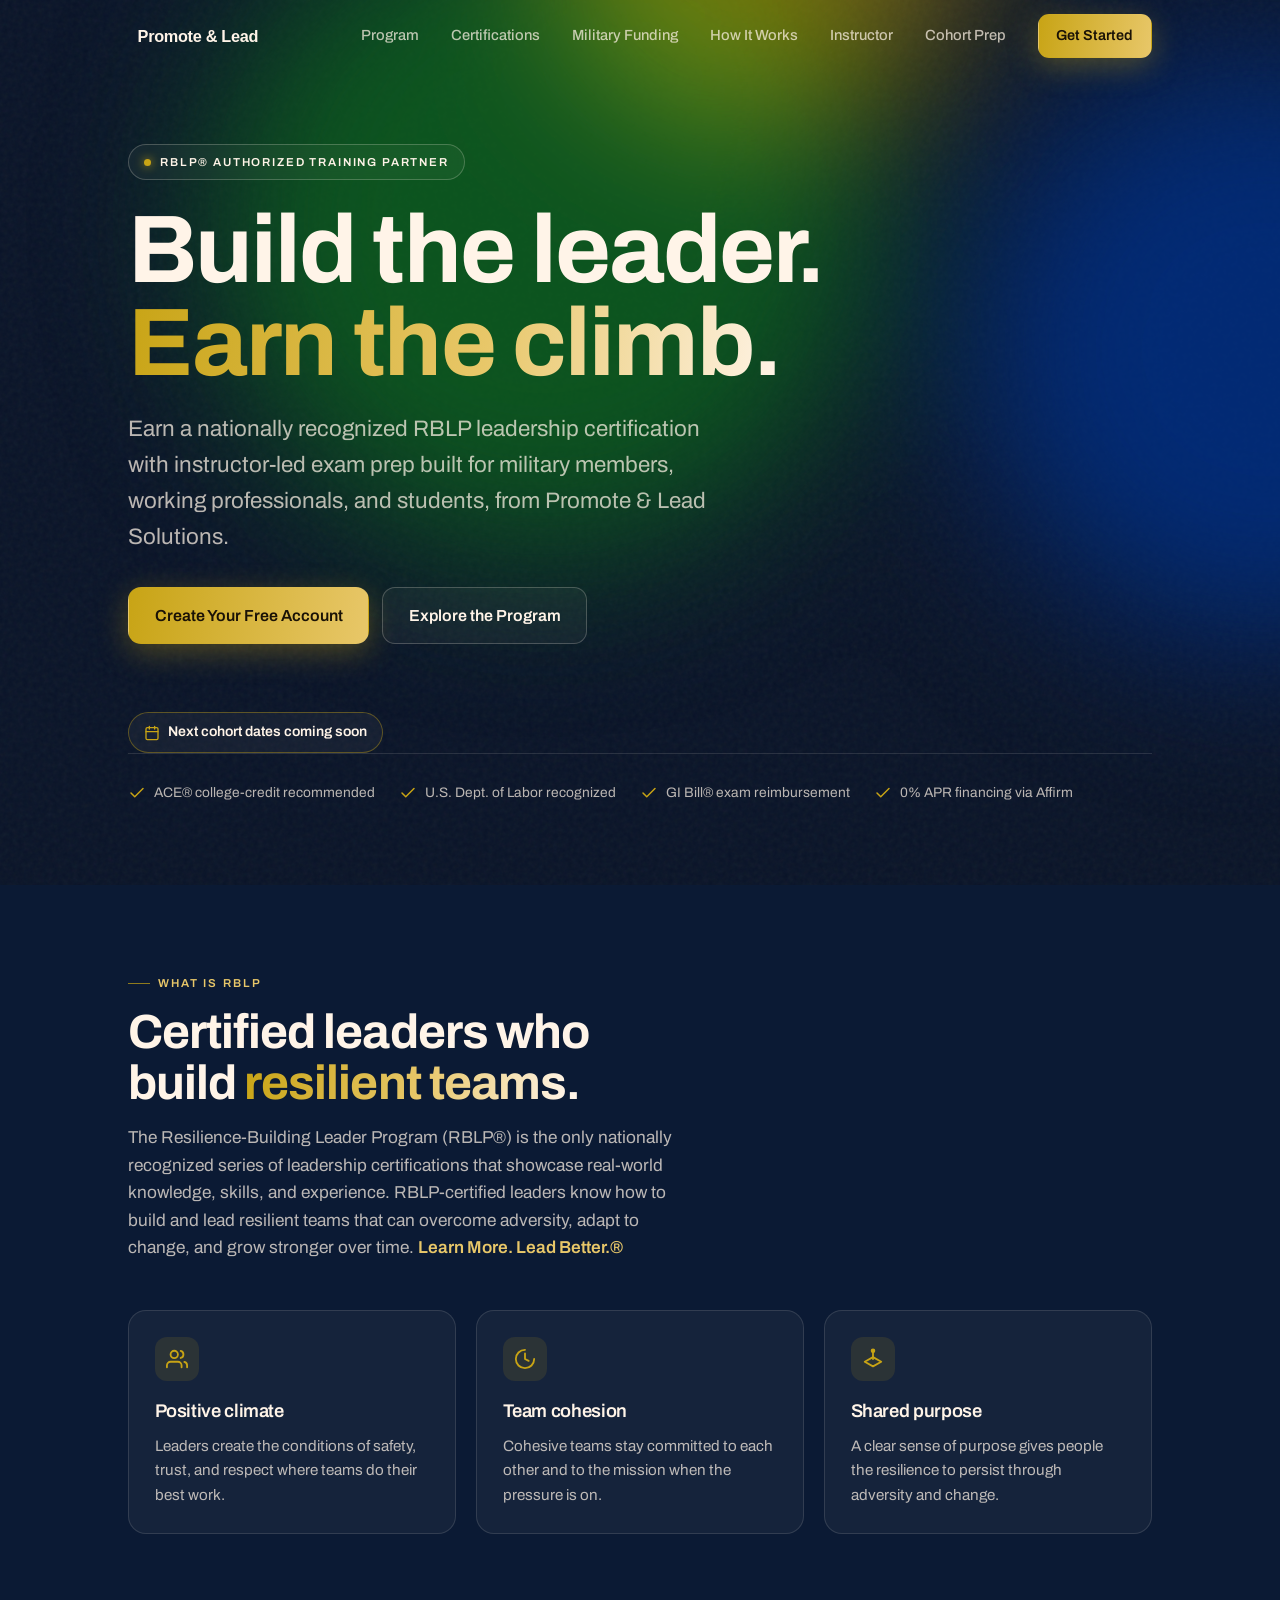
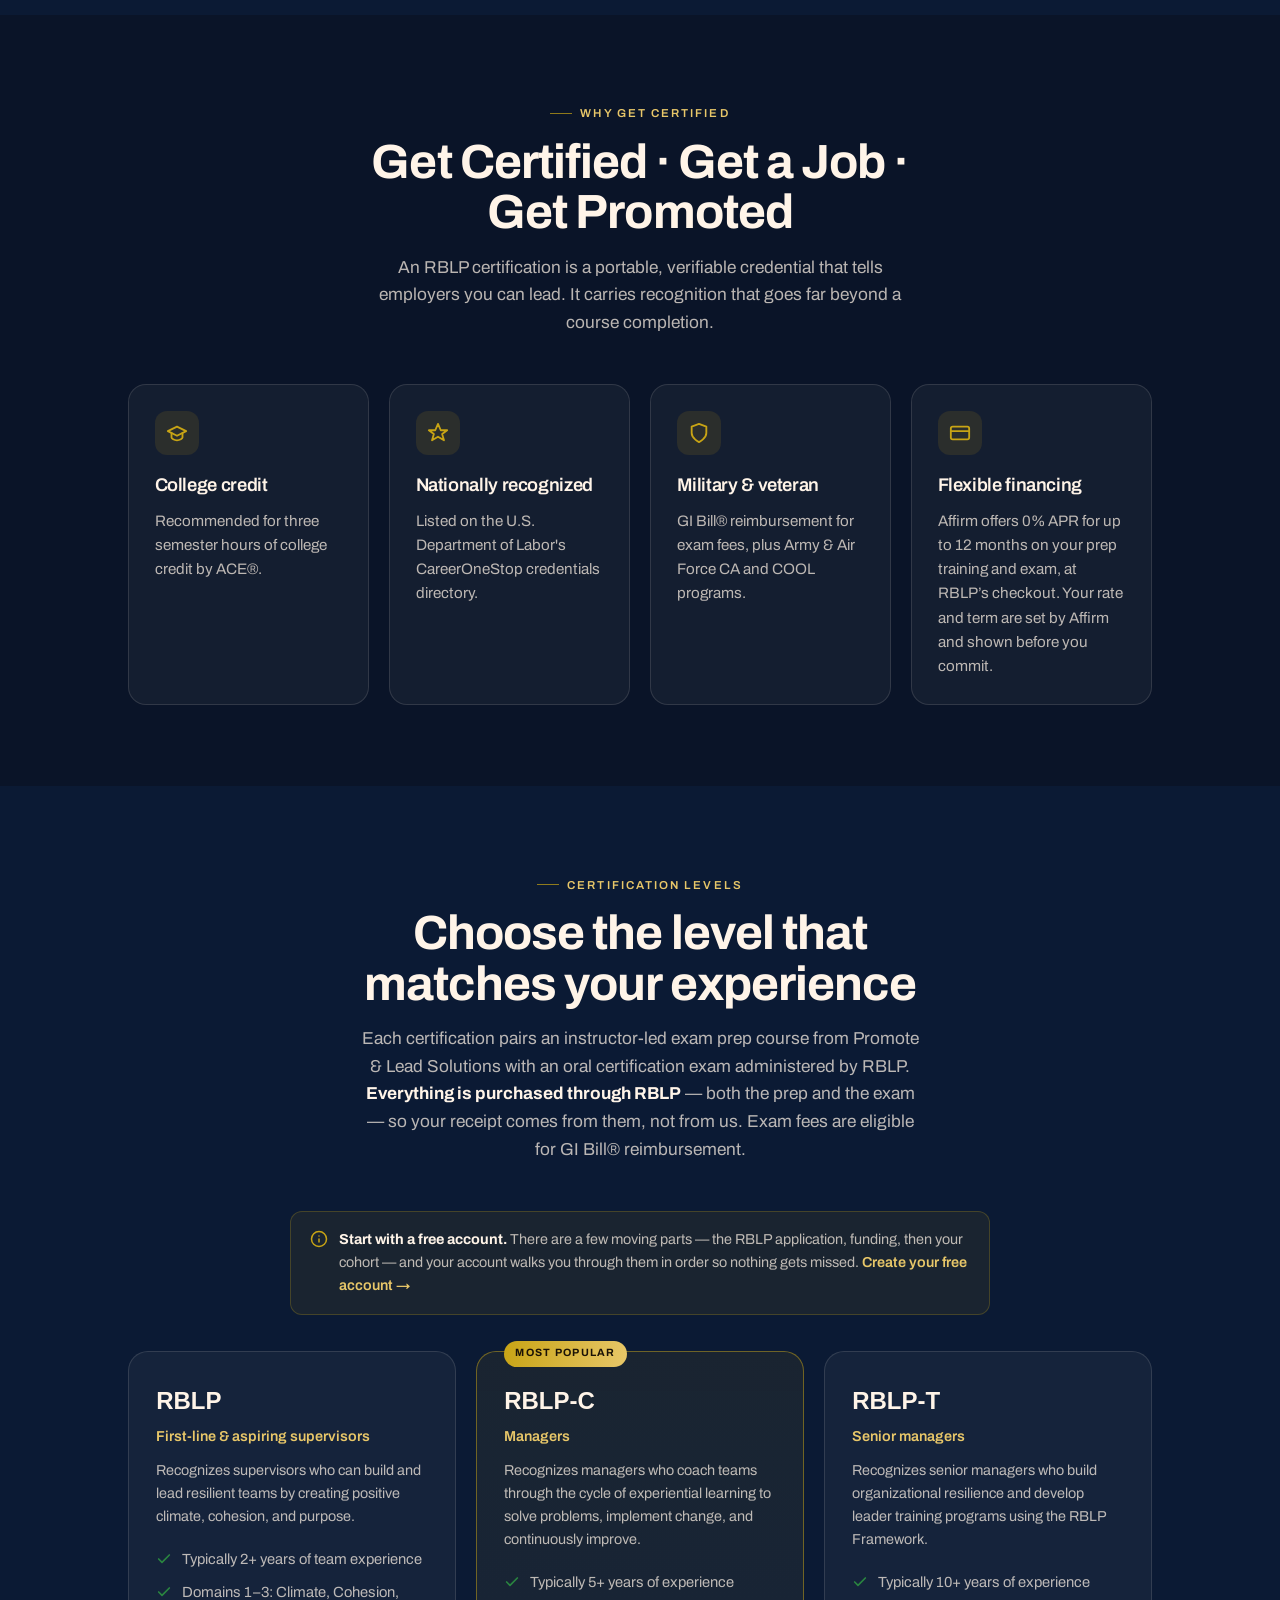
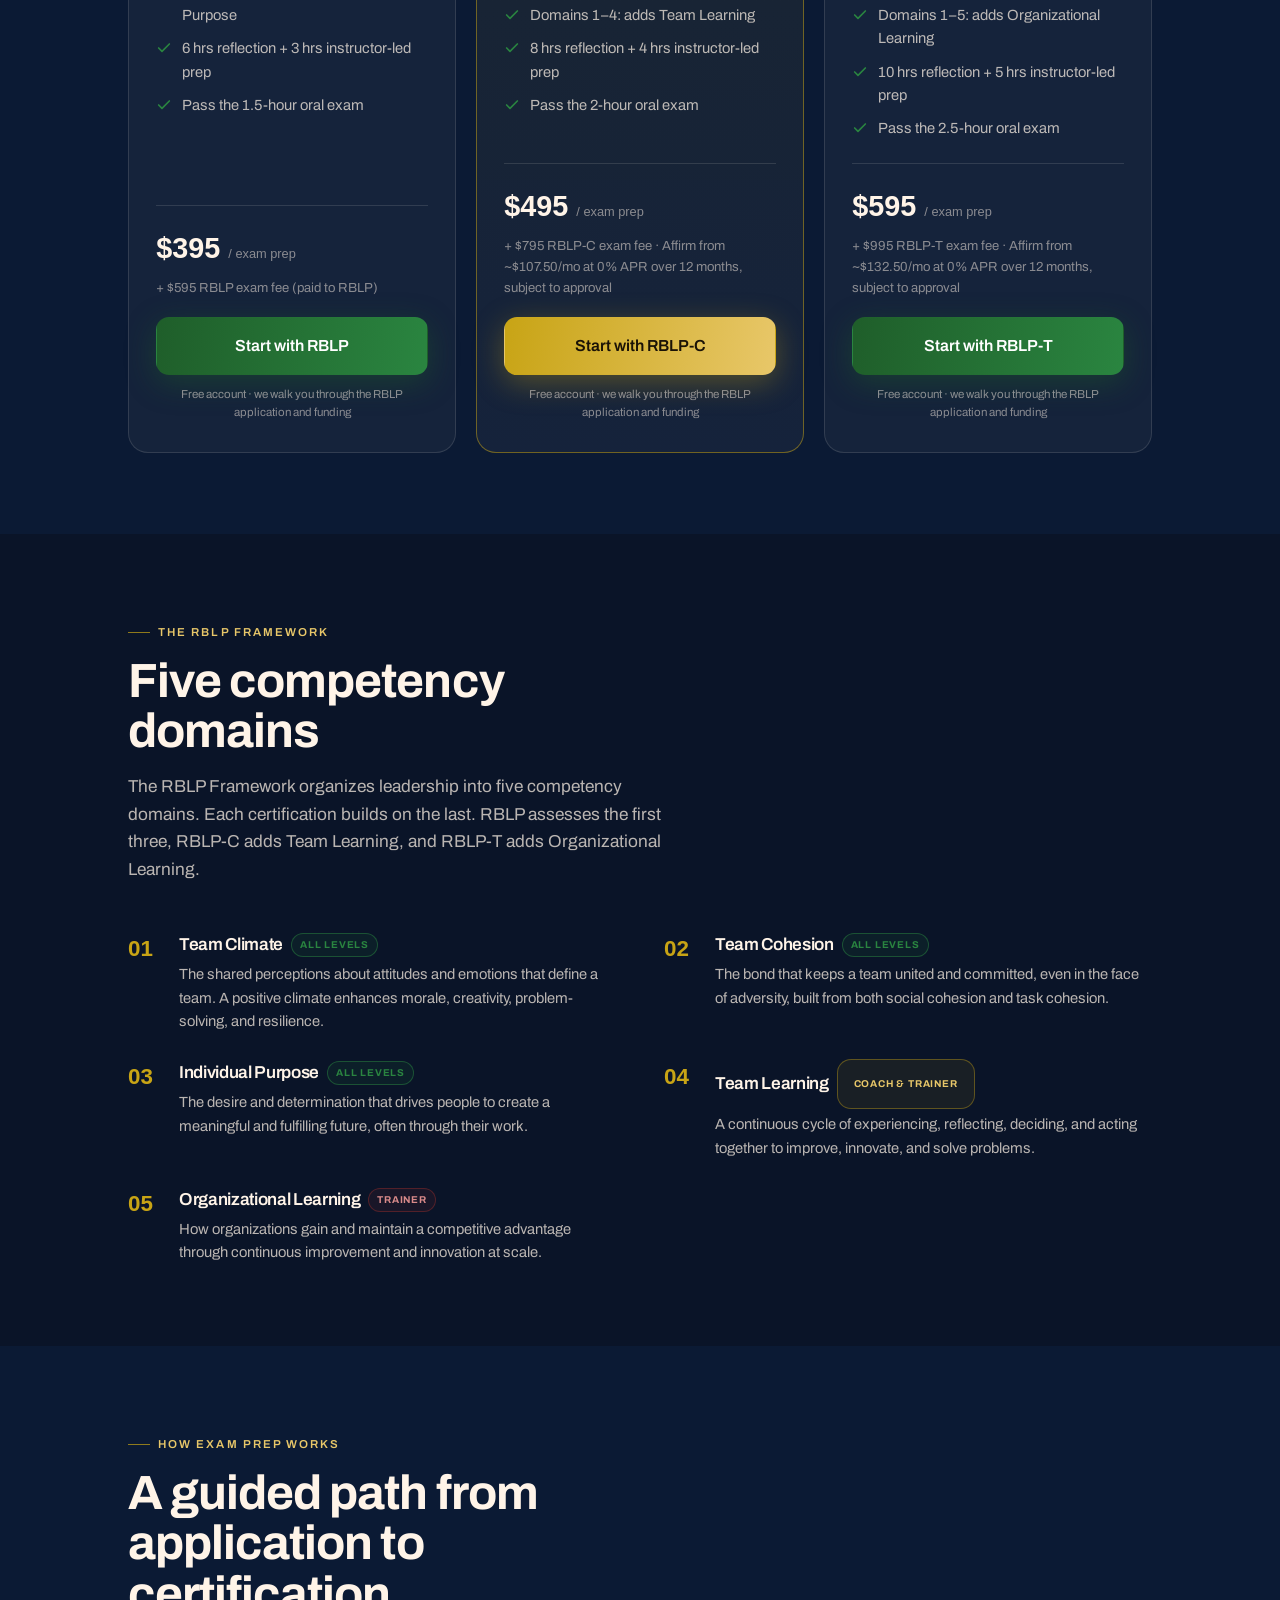
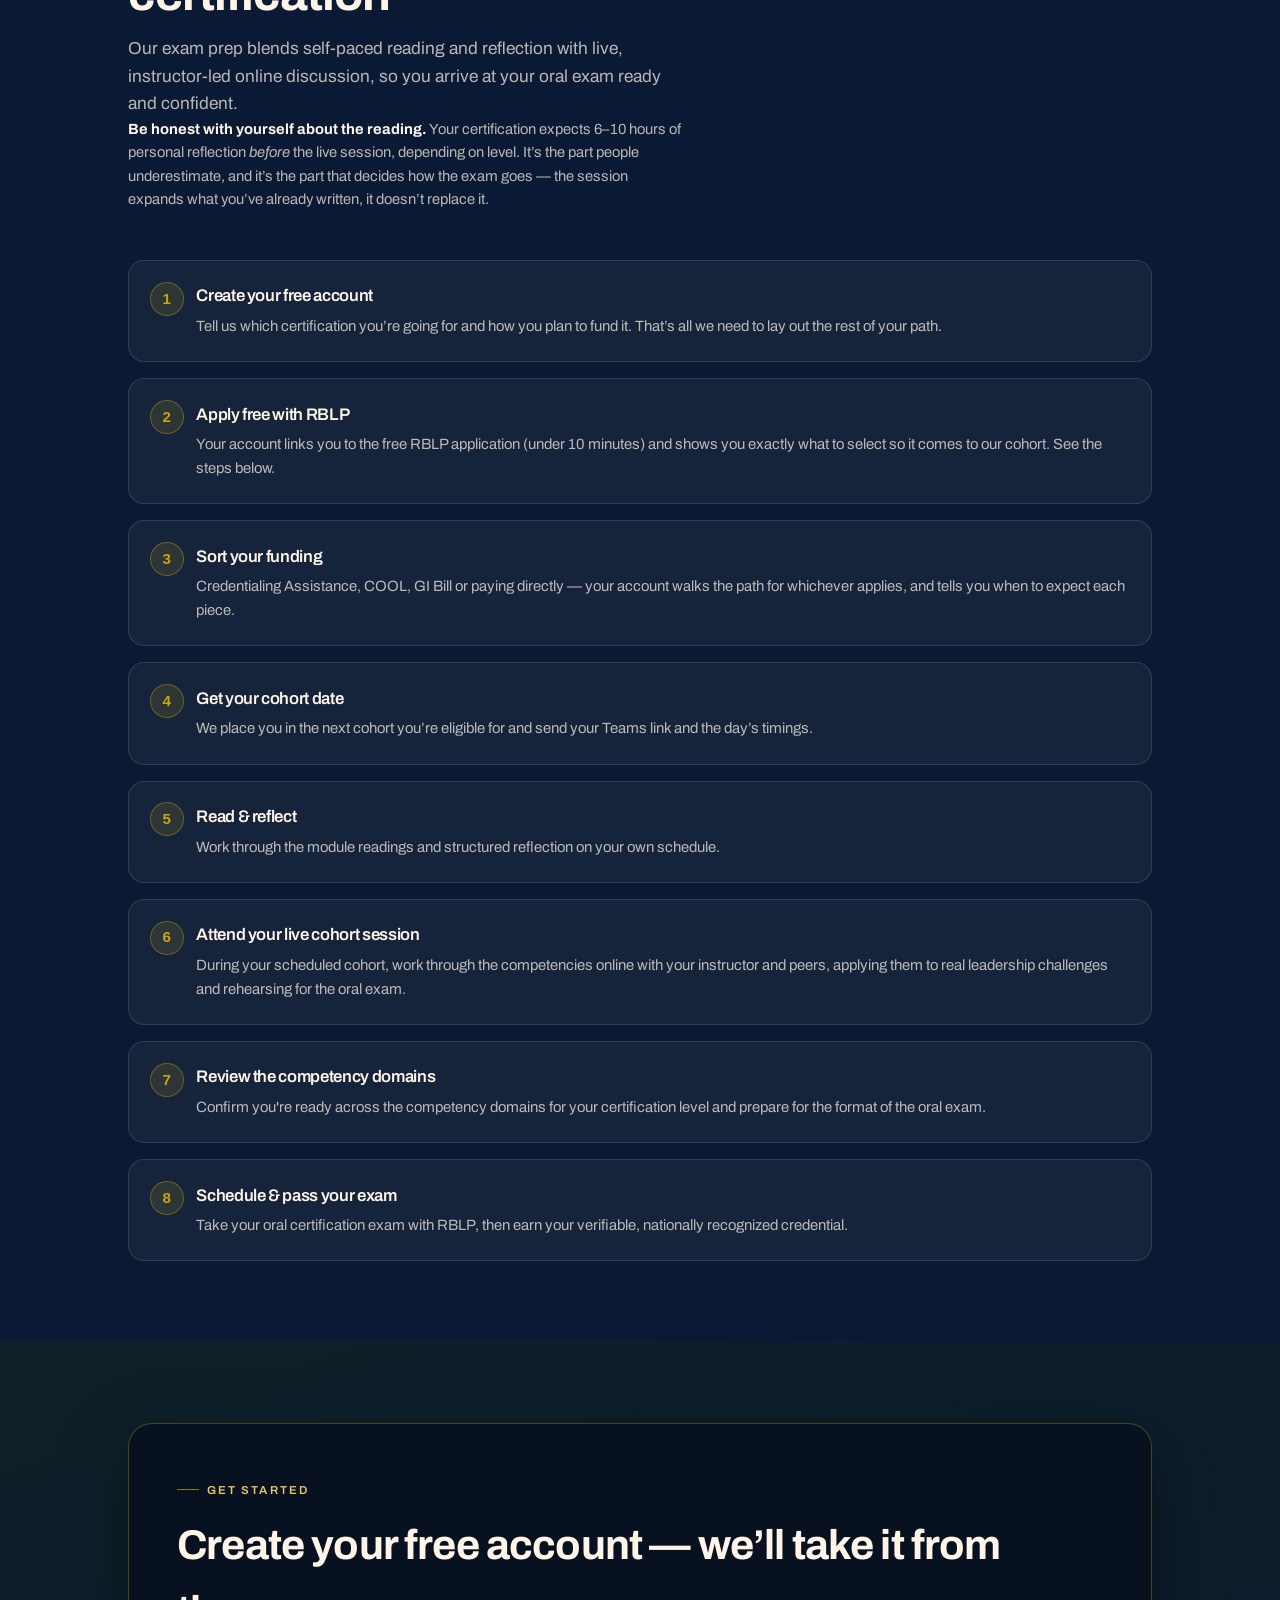
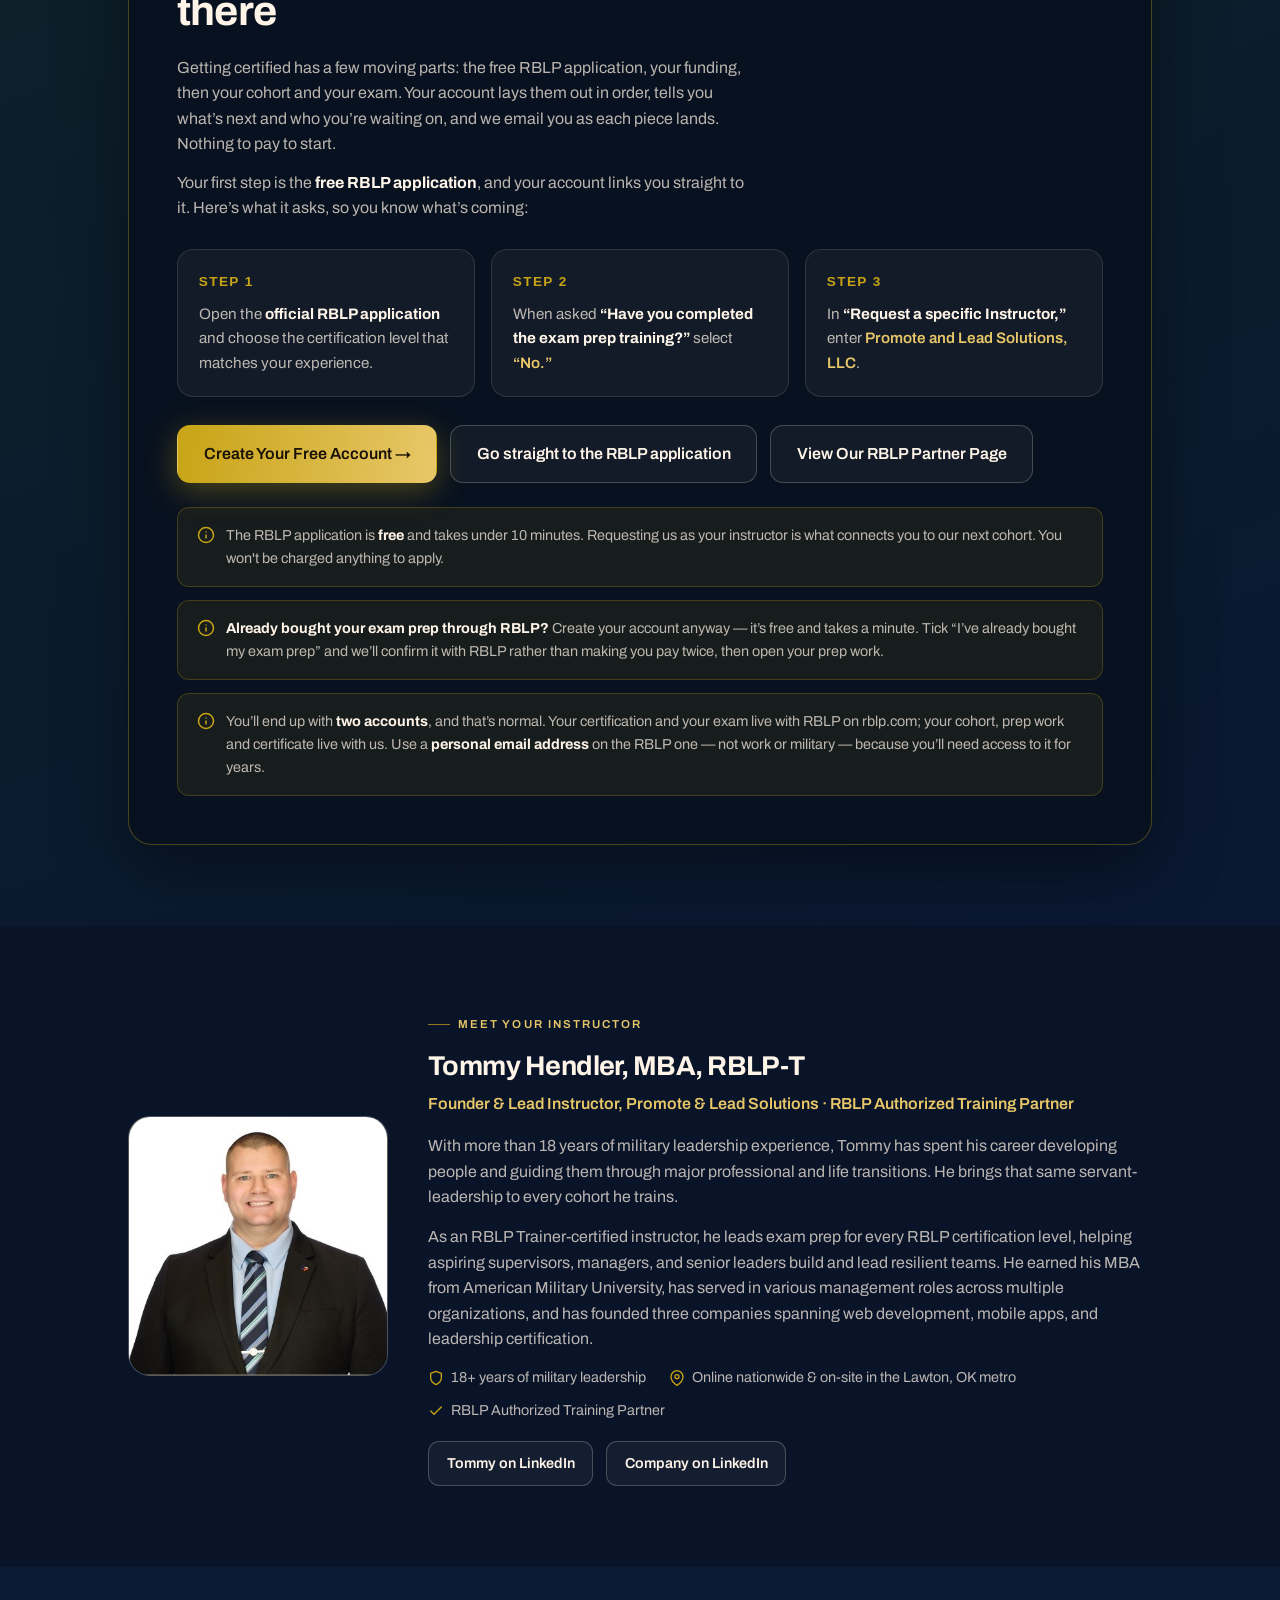
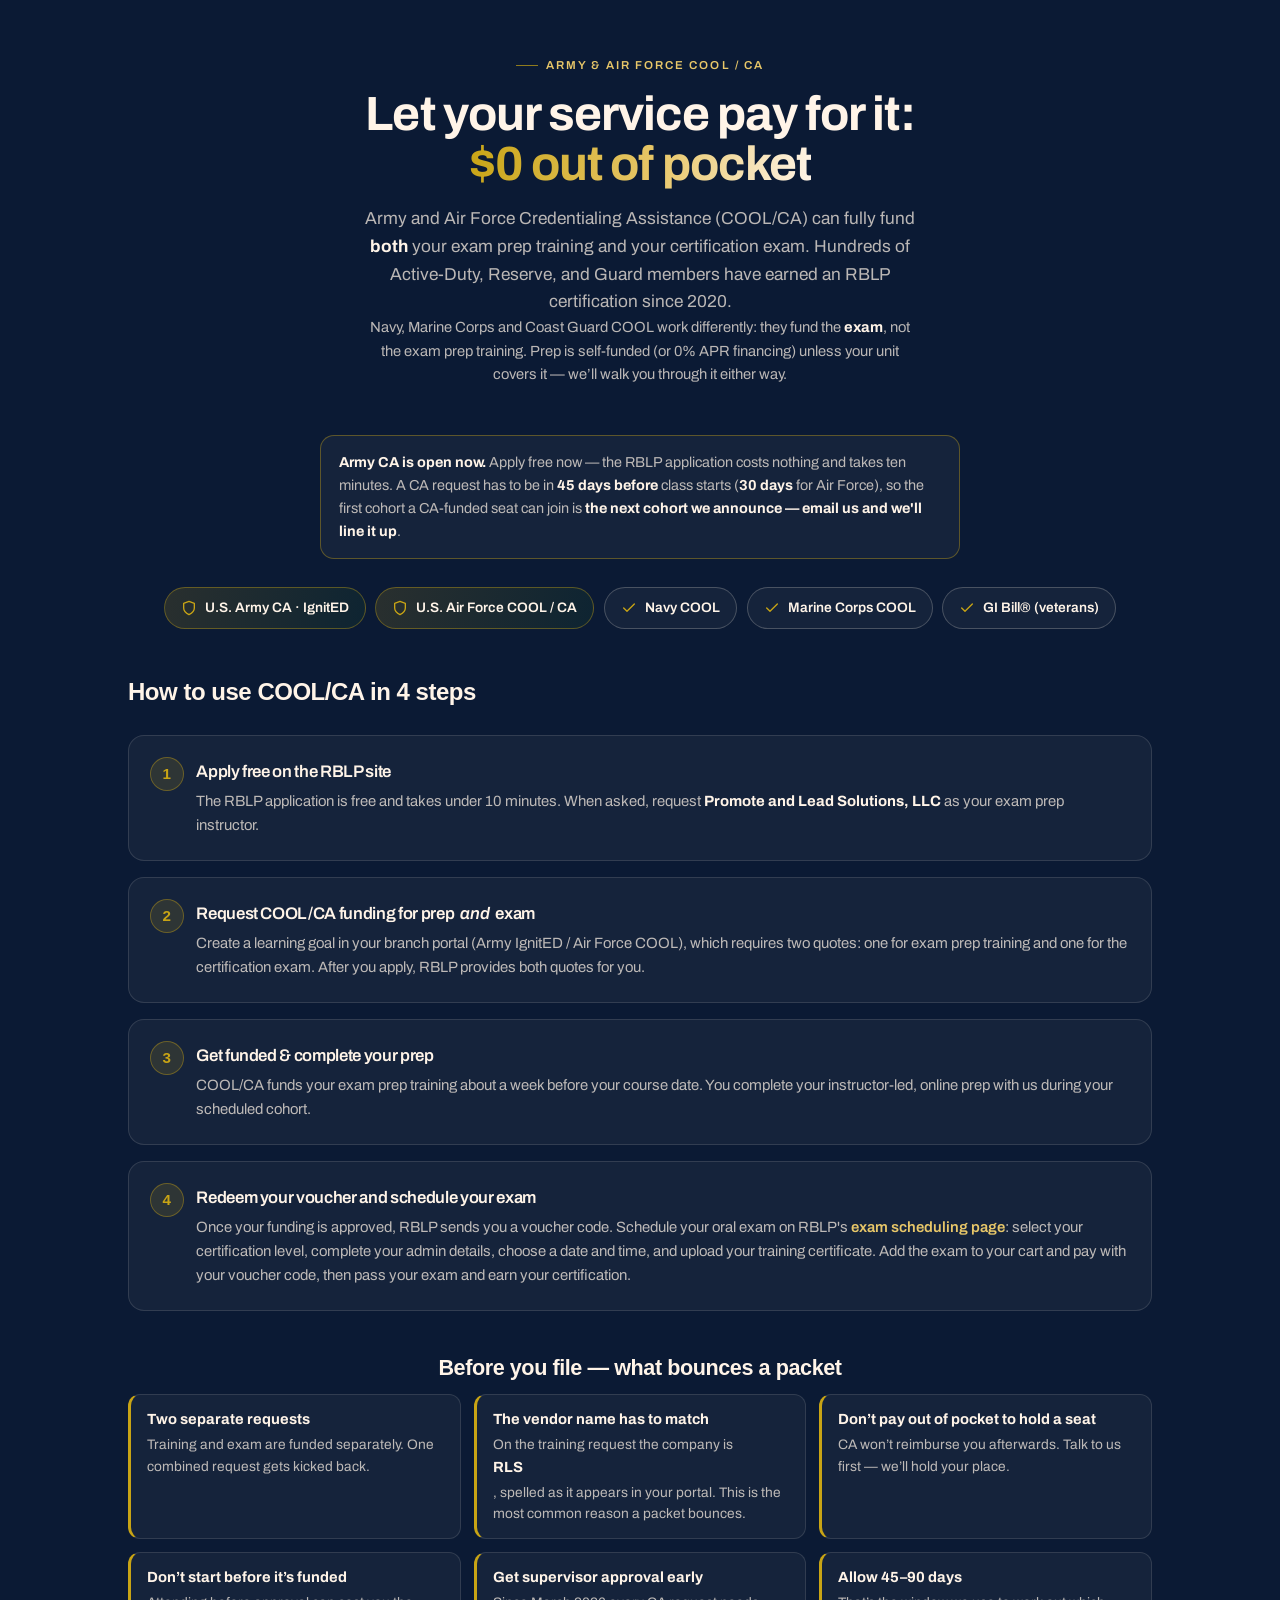
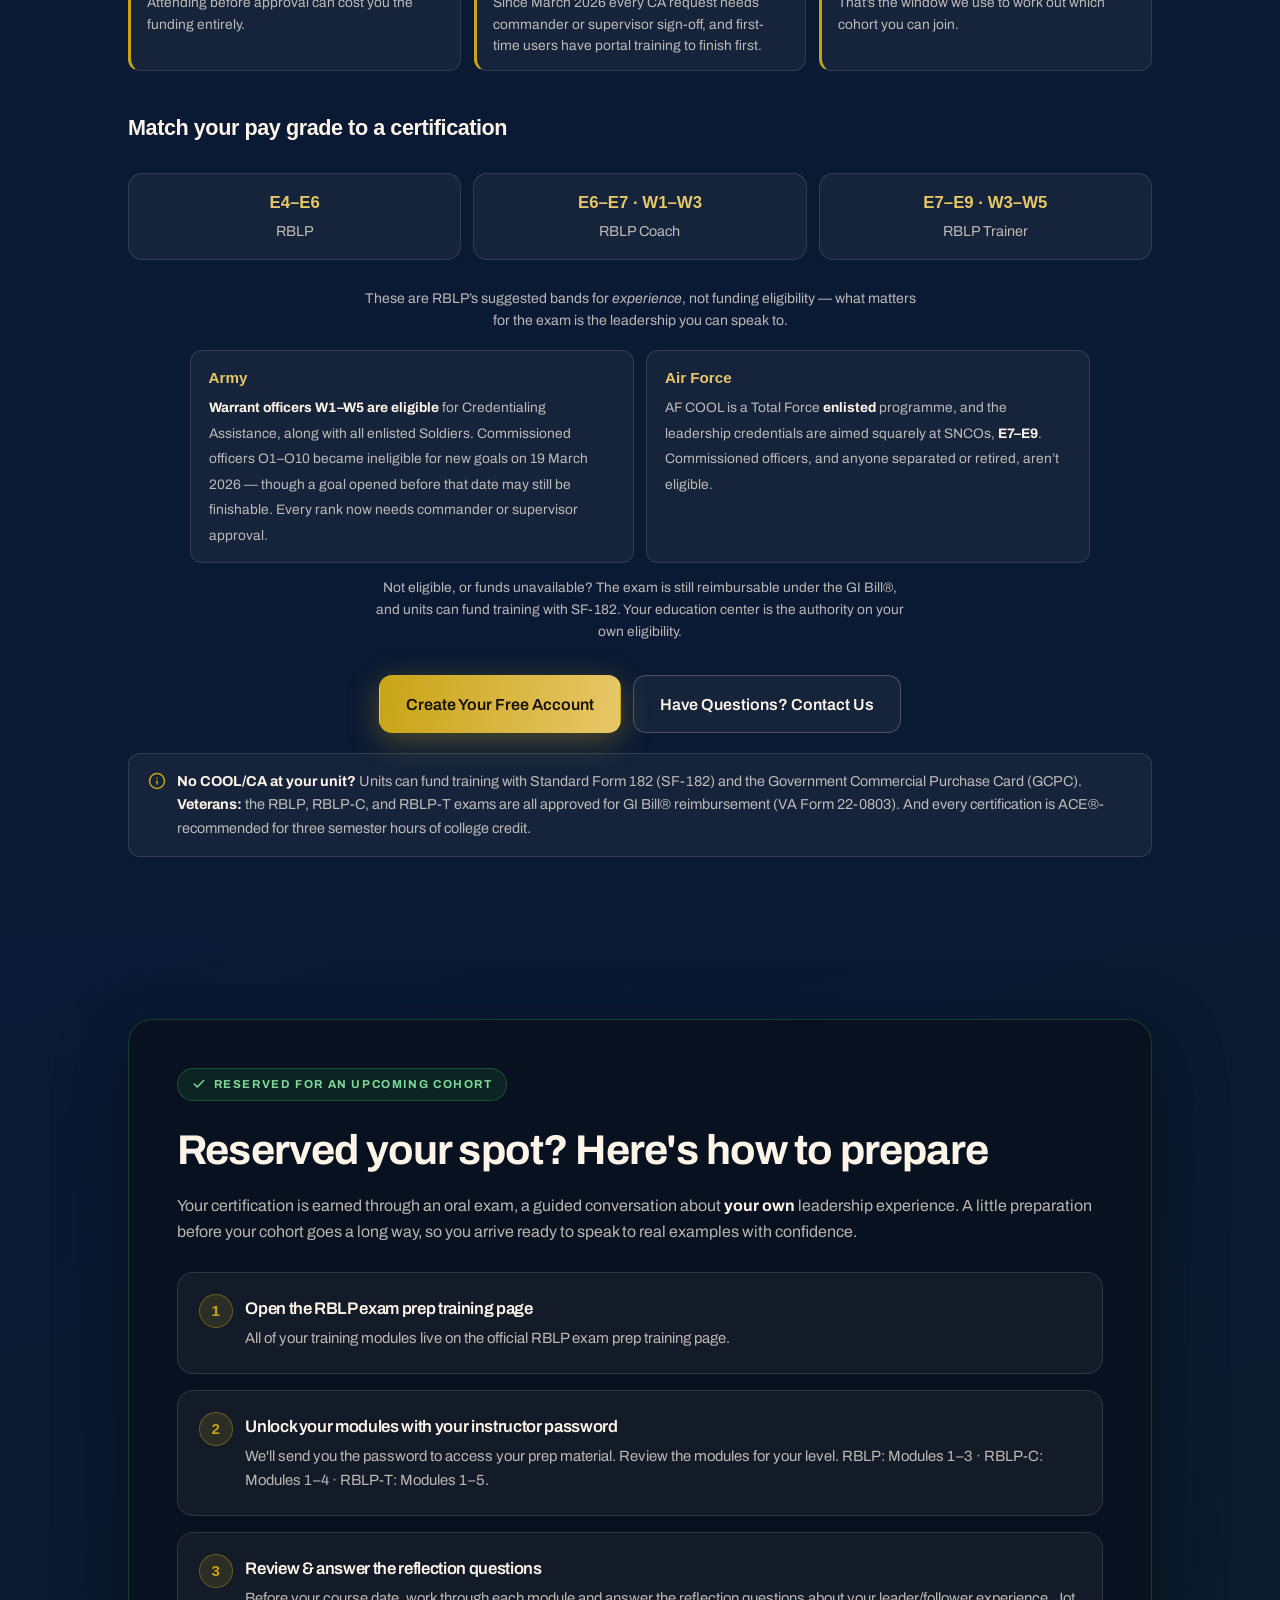
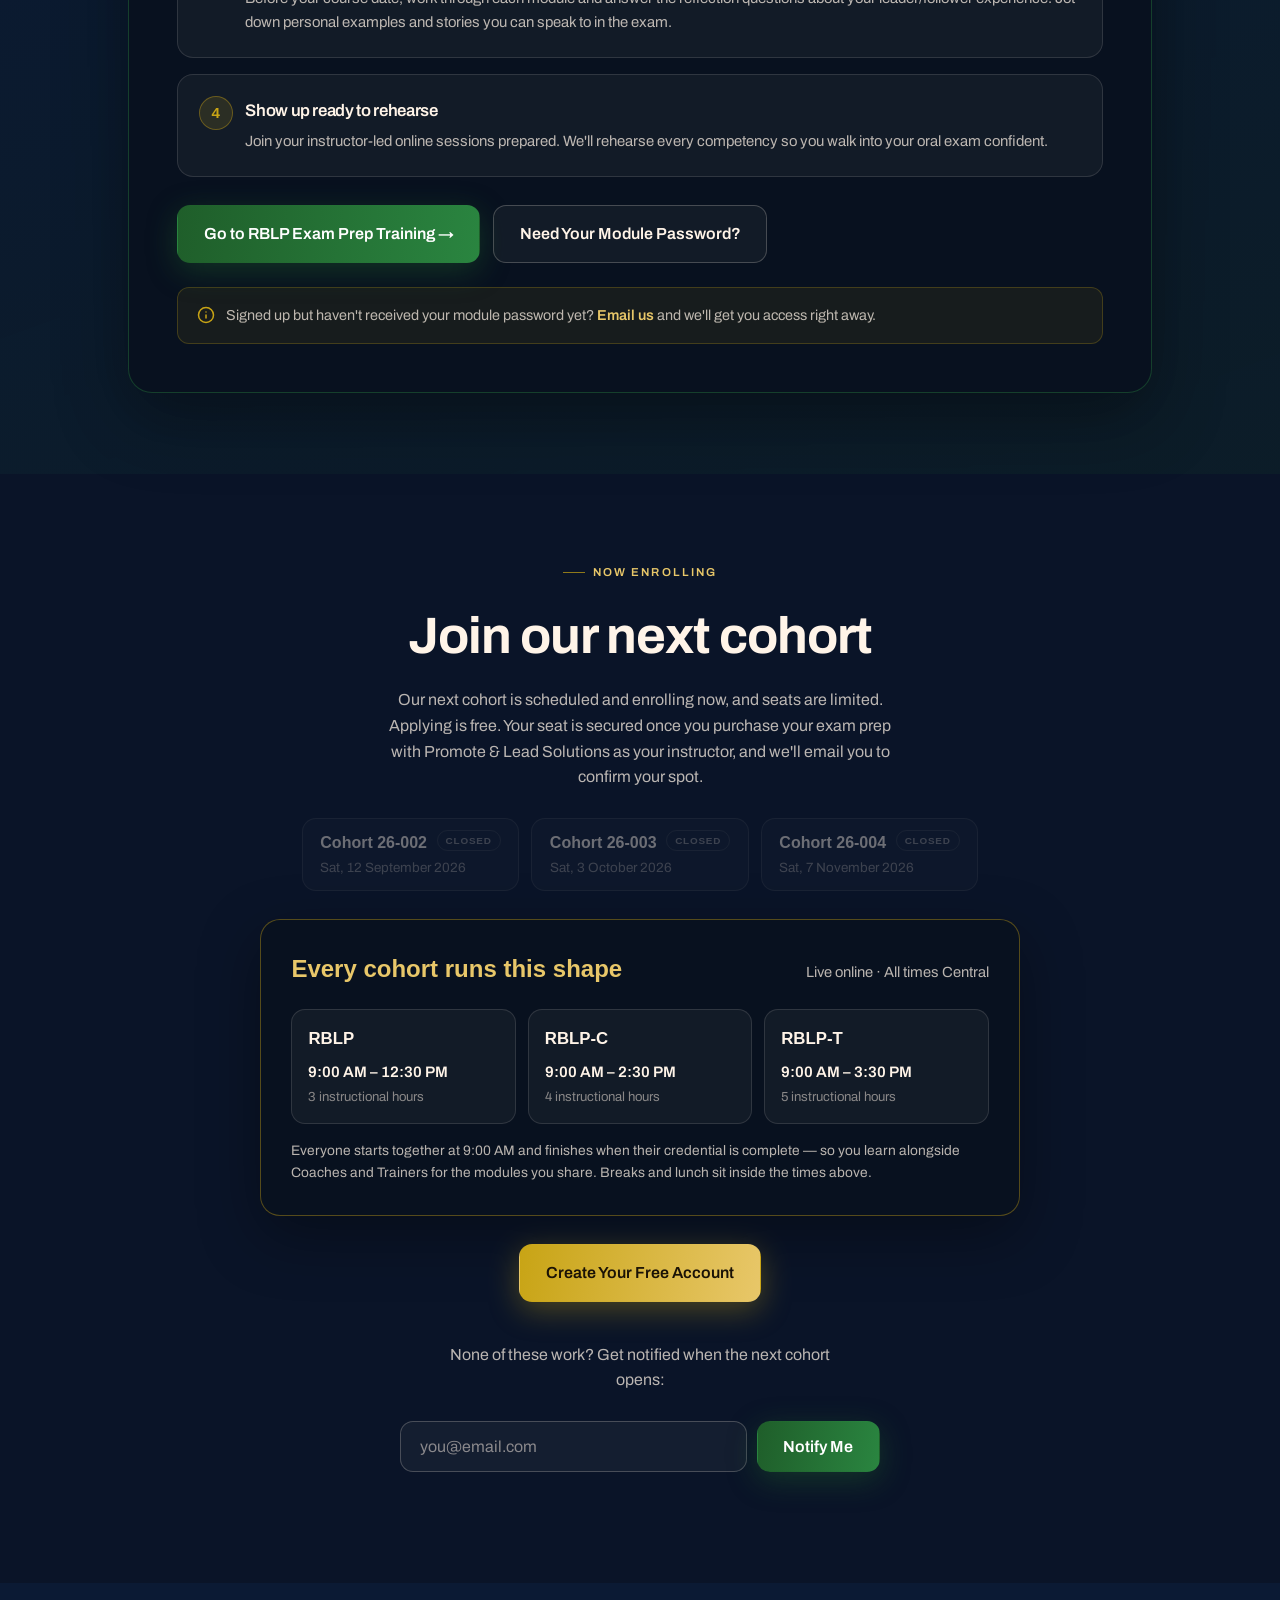
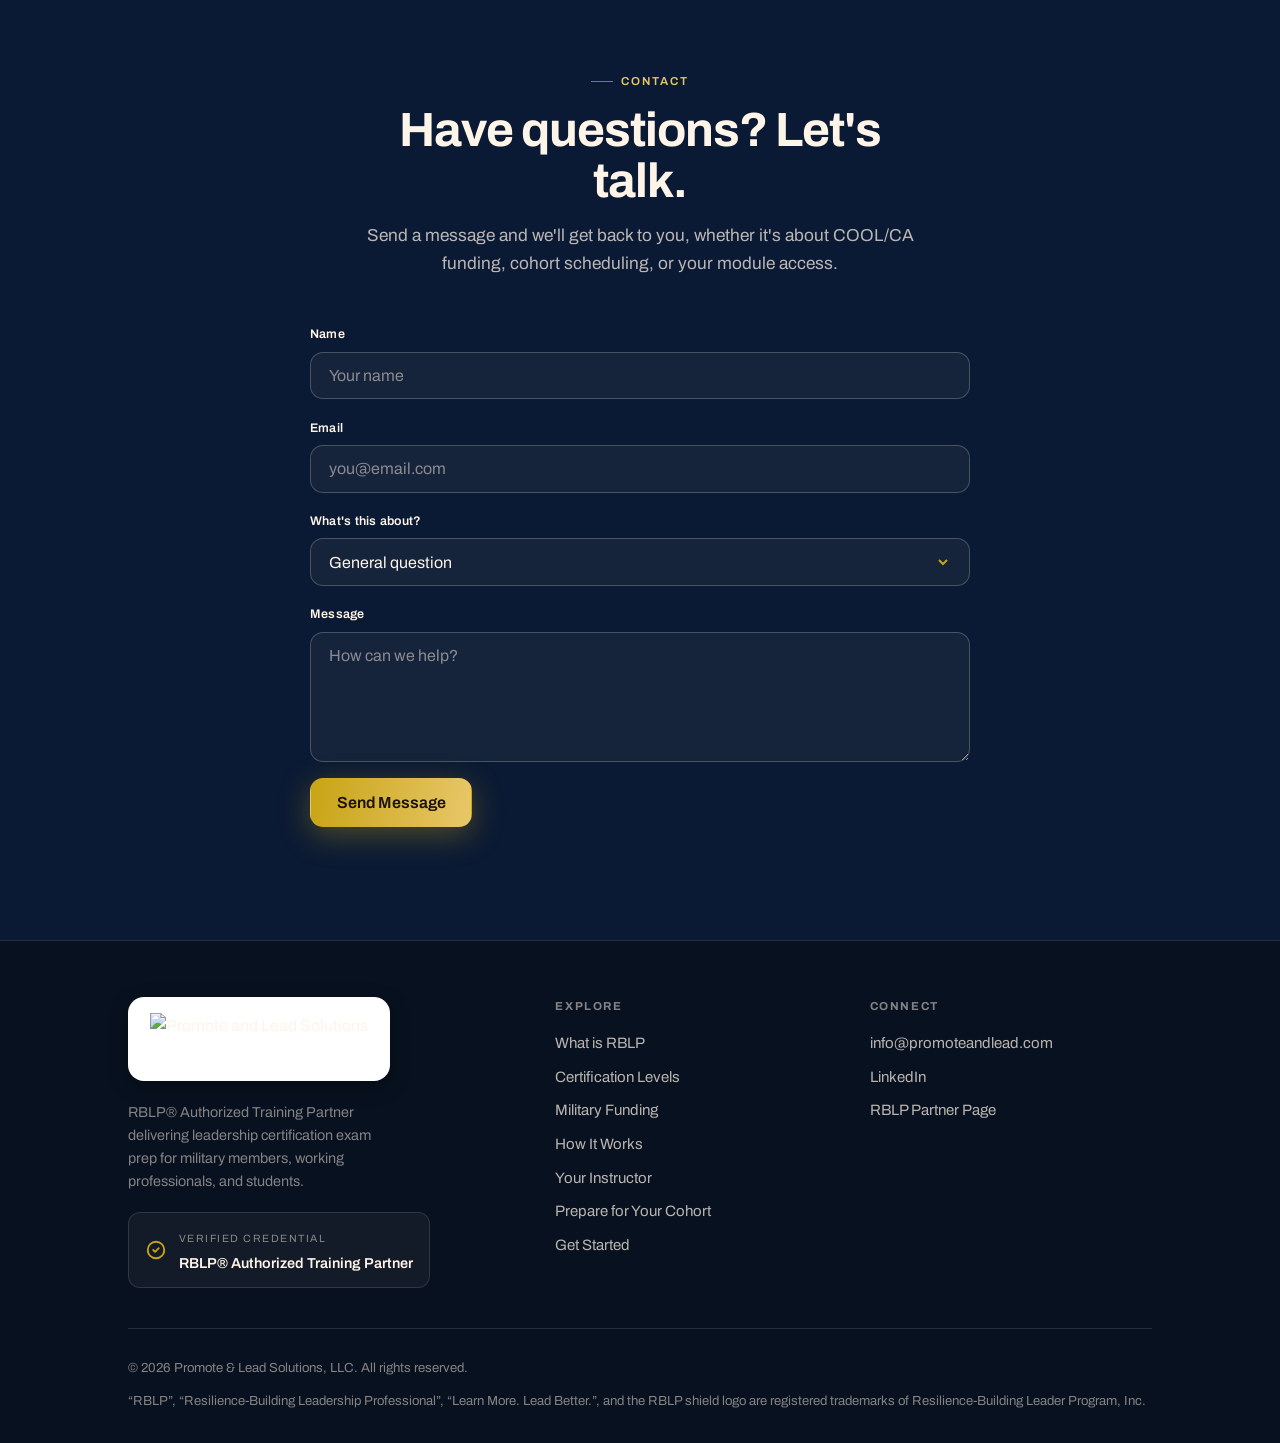
==== index.html @ 511f56ae "Scope CA rules per service — Army and Air Force are not the same programme An Air Force student was " ====
<!DOCTYPE html>
<html lang="en">
<head>
<meta charset="UTF-8" />
<meta name="viewport" content="width=device-width, initial-scale=1.0" />
<title>Promote &amp; Lead Solutions | RBLP Leadership Certification Training</title>
<meta name="description" content="Promote &amp; Lead Solutions is an RBLP Authorized Training Partner. Earn a nationally recognized RBLP, RBLP-C, or RBLP-T leadership certification with instructor-led exam prep for military members, working professionals, and students. ACE college credit, GI Bill eligible, 0% APR financing." />
<link rel="canonical" href="https://www.promoteandlead.com/" />

<!-- Open Graph -->
<meta property="og:title" content="Promote &amp; Lead Solutions | RBLP Leadership Certification Training" />
<meta property="og:description" content="Earn a nationally recognized RBLP leadership certification. Instructor-led exam prep for military members, working professionals, and students. ACE college credit, GI Bill eligible." />
<meta property="og:type" content="website" />
<meta property="og:url" content="https://www.promoteandlead.com/" />
<meta property="og:image" content="/assets/logo-full.png" />
<meta name="twitter:card" content="summary_large_image" />

<link rel="icon" type="image/png" sizes="32x32" href="/assets/favicon-32.png" />
<link rel="icon" type="image/png" sizes="16x16" href="/assets/favicon-16.png" />
<link rel="apple-touch-icon" sizes="180x180" href="/assets/apple-touch-icon.png" />

<link rel="preconnect" href="https://fonts.googleapis.com" />
<link rel="preconnect" href="https://fonts.gstatic.com" crossorigin />
<link href="https://fonts.googleapis.com/css2?family=Archivo:wght@400;500;600;700&display=swap" rel="stylesheet" />
<!-- Clash Display + General Sans via Fontshare -->
<link href="https://api.fontshare.com/v2/css?f[]=clash-display@600,700&f[]=general-sans@400,500,600&display=swap" rel="stylesheet" />

<!-- Structured data: Organization + Course offerings -->
<script type="application/ld+json">
{
  "@context": "https://schema.org",
  "@type": "ProfessionalService",
  "name": "Promote and Lead Solutions, LLC",
  "description": "RBLP Authorized Training Partner offering instructor-led exam prep for RBLP, RBLP-C, and RBLP-T leadership certifications.",
  "url": "https://www.promoteandlead.com/",
  "areaServed": "United States",
  "email": "info@promoteandlead.com",
  "founder": { "@type": "Person", "name": "Tommy Hendler" },
  "sameAs": [
    "https://www.linkedin.com/company/promote-and-lead-solutions/",
    "https://rblp.com/authorized-training-partners/promote-and-lead-solutions-llc/"
  ]
}
</script>

<style>
  :root {
    --ink:    #0a1428;
    --ink-2:  #0b1a34;
    --ink-3:  #08111f;
    --green:  #1F5E2A;
    --green-2:#2A8540;
    --navy:   #0B2E6D;
    --gold:   #C8A415;
    --gold-2: #e8c769;
    --red:    #8B2C2C;
    --cream:  #fff4e8;
    --surface:      rgba(255,244,232,0.045);
    --surface-2:    rgba(255,244,232,0.07);
    --border:       rgba(255,244,232,0.12);
    --border-strong:rgba(255,244,232,0.22);
    --text-soft:    rgba(255,244,232,0.72);
    --text-faint:   rgba(255,244,232,0.5);
    --maxw: 1120px;
  }

  * { margin: 0; padding: 0; box-sizing: border-box; }
  html { scroll-behavior: smooth; scroll-padding-top: 84px; }
  html, body { min-height: 100%; }

  body {
    font-family: "General Sans", "Archivo", sans-serif;
    background: var(--ink);
    color: var(--cream);
    overflow-x: hidden;
    -webkit-font-smoothing: antialiased;
    line-height: 1.6;
  }

  h1, h2, h3, .display { font-family: "Clash Display", "Archivo", sans-serif; letter-spacing: -0.02em; }

  a { color: inherit; }
  img { max-width: 100%; display: block; }

  .container { width: 100%; max-width: var(--maxw); margin: 0 auto; padding: 0 clamp(1.25rem, 5vw, 3rem); }

  .eyebrow {
    display: inline-flex; align-items: center; gap: 0.5rem;
    font-size: 0.72rem; font-weight: 600; letter-spacing: 0.18em; text-transform: uppercase;
    color: var(--gold-2);
  }
  .eyebrow::before { content: ""; width: 22px; height: 1px; background: var(--gold); opacity: 0.7; }

  .grad {
    background: linear-gradient(100deg, var(--gold), var(--gold-2) 55%, var(--cream));
    -webkit-background-clip: text; background-clip: text; color: transparent;
  }

  /* ---------------- buttons ---------------- */
  .btn {
    display: inline-flex; align-items: center; justify-content: center; gap: 0.5rem;
    padding: 0.95rem 1.6rem; font-size: 1rem; font-weight: 600; font-family: inherit;
    border-radius: 13px; border: 1px solid transparent; cursor: pointer;
    text-decoration: none; white-space: nowrap; transition: transform .15s, box-shadow .2s, background .2s, border-color .2s;
  }
  .btn-primary { color: #fff; background: linear-gradient(100deg, var(--green), var(--green-2)); box-shadow: 0 8px 30px rgba(31,94,42,.45); }
  .btn-primary:hover { transform: translateY(-2px); box-shadow: 0 12px 40px rgba(31,94,42,.6); }
  .btn-gold { color: #1a1206; background: linear-gradient(100deg, var(--gold), var(--gold-2)); box-shadow: 0 8px 30px rgba(200,164,21,.35); }
  .btn-gold:hover { transform: translateY(-2px); box-shadow: 0 12px 40px rgba(200,164,21,.5); }
  .btn-ghost { color: var(--cream); background: var(--surface); border-color: var(--border-strong); }
  .btn-ghost:hover { background: var(--surface-2); transform: translateY(-2px); }
  .btn-sm { padding: 0.6rem 1.1rem; font-size: 0.9rem; border-radius: 11px; }

  /* ---------------- header ---------------- */
  header.site {
    position: fixed; top: 0; left: 0; right: 0; z-index: 50;
    transition: background .3s, box-shadow .3s, border-color .3s;
    border-bottom: 1px solid transparent;
  }
  header.site.scrolled {
    background: rgba(8,17,31,0.82); backdrop-filter: blur(14px);
    border-bottom-color: var(--border); box-shadow: 0 6px 30px rgba(0,0,0,.35);
  }
  .nav { display: flex; align-items: center; justify-content: space-between; height: 72px; }
  .brand { display: flex; align-items: center; gap: 0.6rem; text-decoration: none; }
  .brand img { height: 34px; width: auto; filter: drop-shadow(0 2px 6px rgba(0,0,0,.45)); }
  .brand span { font-family: "Clash Display", sans-serif; font-weight: 700; font-size: 1.02rem; letter-spacing: -0.02em; }
  .nav-links { display: flex; align-items: center; gap: 2rem; }
  .nav-links a.link { font-size: 0.92rem; font-weight: 500; color: var(--text-soft); text-decoration: none; transition: color .2s; }
  .nav-links a.link:hover { color: var(--cream); }
  .nav-toggle { display: none; background: none; border: 1px solid var(--border-strong); border-radius: 10px; padding: 0.5rem; cursor: pointer; color: var(--cream); }
  .mobile-menu { display: none; flex-direction: column; padding: 0.25rem 1rem 1rem; background: rgba(8,17,31,0.98); backdrop-filter: blur(14px); border-bottom: 1px solid var(--border); }
  .mobile-menu a { padding: 0.95rem 0.4rem; color: var(--cream); text-decoration: none; font-weight: 500; border-bottom: 1px solid var(--border); }
  .mobile-menu a:last-child { border-bottom: none; }
  .mobile-menu a.mm-apply { color: var(--gold-2); font-weight: 700; }

  @media (max-width: 860px) {
    .nav-links .link { display: none; }
    .nav-toggle { display: inline-flex; }
    .nav-links { gap: 0.75rem; }
    header.site.menu-open { background: rgba(8,17,31,0.98); backdrop-filter: blur(14px); border-bottom-color: var(--border); }
    header.site.menu-open .mobile-menu { display: flex; }
  }

  /* ---------------- hero ---------------- */
  .hero { position: relative; overflow: hidden; padding: clamp(9rem, 16vh, 12rem) 0 clamp(4rem, 9vh, 7rem); }
  .hero-bg { position: absolute; inset: -25% -10% 0; z-index: 0; filter: blur(80px) saturate(140%); pointer-events: none; }
  .blob { position: absolute; border-radius: 50%; mix-blend-mode: screen; opacity: 0.8; animation: drift 20s ease-in-out infinite alternate; }
  .blob.a { width: 52vw; height: 52vw; background: var(--green); top: 10%; left: 22%; }
  .blob.b { width: 46vw; height: 46vw; background: var(--navy);  top: 25%; right: -10%; animation-delay: -7s; }
  .blob.c { width: 34vw; height: 34vw; background: var(--gold);  top: -8%; left: 44%; animation-delay: -13s; opacity: 0.5; }
  @keyframes drift { 0% { transform: translate(0,0) scale(1); } 100% { transform: translate(5%,7%) scale(1.16); } }

  .grain { position: fixed; inset: 0; z-index: 1; pointer-events: none; opacity: 0.05;
    background-image: url("data:image/svg+xml,%3Csvg viewBox='0 0 200 200' xmlns='http://www.w3.org/2000/svg'%3E%3Cfilter id='n'%3E%3CfeTurbulence type='fractalNoise' baseFrequency='0.9' numOctaves='3'/%3E%3C/filter%3E%3Crect width='100%25' height='100%25' filter='url(%23n)'/%3E%3C/svg%3E"); }

  .hero .container { position: relative; z-index: 2; }
  .hero-pill {
    display: inline-flex; align-items: center; gap: 0.55rem; margin-bottom: 1.5rem;
    font-size: 0.72rem; font-weight: 600; letter-spacing: 0.16em; text-transform: uppercase;
    padding: 0.5rem 0.95rem; border: 1px solid var(--border-strong); border-radius: 100px;
    background: var(--surface); backdrop-filter: blur(8px); color: var(--cream);
  }
  .hero-pill .dot { width: 7px; height: 7px; border-radius: 50%; background: var(--gold); box-shadow: 0 0 10px var(--gold); }
  .hero h1 { font-weight: 700; font-size: clamp(2.9rem, 8.5vw, 6rem); line-height: 0.96; margin-bottom: 1.4rem; }
  .hero .lead { font-size: clamp(1.08rem, 2.2vw, 1.4rem); max-width: 46ch; color: var(--text-soft); margin-bottom: 2rem; }
  .hero-cta { display: flex; flex-wrap: wrap; gap: 0.8rem; margin-bottom: 2.75rem; }

  .trust-strip { display: flex; flex-wrap: wrap; gap: 0.65rem 1.5rem; padding-top: 1.75rem; border-top: 1px solid var(--border); }
  .trust-item { display: flex; align-items: center; gap: 0.5rem; font-size: 0.86rem; color: var(--text-soft); }
  .trust-item svg { color: var(--gold); flex-shrink: 0; }

  /* ---------------- generic section ---------------- */
  section { position: relative; z-index: 2; padding: clamp(4rem, 9vh, 7rem) 0; }
  section.tint { background: var(--ink-2); }
  .section-head { max-width: 62ch; margin-bottom: 3rem; }
  .section-head.center { margin-left: auto; margin-right: auto; text-align: center; }
  .section-head h2 { font-weight: 700; font-size: clamp(2rem, 4.5vw, 3rem); line-height: 1.05; margin: 0.9rem 0 1rem; }
  .section-head p { font-size: 1.08rem; color: var(--text-soft); }

  /* ---------------- cards ---------------- */
  .grid { display: grid; gap: 1.25rem; }
  .grid-2 { grid-template-columns: repeat(2, 1fr); }
  .grid-3 { grid-template-columns: repeat(3, 1fr); }
  .grid-4 { grid-template-columns: repeat(4, 1fr); }
  @media (max-width: 900px) { .grid-3, .grid-4 { grid-template-columns: repeat(2, 1fr); } }
  @media (max-width: 620px) { .grid-2, .grid-3, .grid-4 { grid-template-columns: 1fr; } }

  .card {
    background: var(--surface); border: 1px solid var(--border); border-radius: 18px;
    padding: 1.6rem; transition: transform .2s, border-color .2s, background .2s;
  }
  .card:hover { transform: translateY(-3px); border-color: var(--border-strong); background: var(--surface-2); }
  .card .ico {
    width: 44px; height: 44px; border-radius: 12px; display: grid; place-items: center;
    background: rgba(200,164,21,0.12); color: var(--gold); margin-bottom: 1rem;
  }
  .card h3 { font-size: 1.15rem; font-weight: 600; margin-bottom: 0.5rem; }
  .card p { font-size: 0.95rem; color: var(--text-soft); }

  /* ---------------- level cards ---------------- */
  .levels { display: grid; grid-template-columns: repeat(3,1fr); gap: 1.25rem; align-items: stretch; }
  @media (max-width: 900px) { .levels { grid-template-columns: 1fr; } }
  .level {
    position: relative; background: var(--surface); border: 1px solid var(--border);
    border-radius: 20px; padding: 1.9rem 1.7rem; display: flex; flex-direction: column;
  }
  .level.featured { border-color: rgba(200,164,21,0.5); background: linear-gradient(180deg, rgba(200,164,21,0.08), var(--surface)); }
  .level .tag { position: absolute; top: -11px; left: 1.7rem; font-size: 0.66rem; font-weight: 700; letter-spacing: 0.12em; text-transform: uppercase; padding: 0.3rem 0.7rem; border-radius: 100px; background: linear-gradient(100deg, var(--gold), var(--gold-2)); color: #1a1206; }
  .level .code { font-family: "Clash Display", sans-serif; font-weight: 700; font-size: 1.5rem; }
  .level .who { font-size: 0.9rem; color: var(--gold-2); font-weight: 600; margin: 0.3rem 0 0.7rem; }
  .level .lvl-desc { font-size: 0.9rem; color: var(--text-soft); margin-bottom: 1.2rem; }
  .level ul { list-style: none; display: flex; flex-direction: column; gap: 0.6rem; margin-bottom: 1.4rem; }
  .level li { display: flex; gap: 0.6rem; font-size: 0.92rem; color: var(--text-soft); }
  .level li svg { color: var(--green-2); flex-shrink: 0; margin-top: 3px; }
  .level .price { margin-top: auto; padding-top: 1.2rem; border-top: 1px solid var(--border); }
  .level .price .amt { font-family: "Clash Display", sans-serif; font-weight: 700; font-size: 1.8rem; }
  .level .price .amt small { font-size: 0.8rem; font-weight: 500; color: var(--text-faint); font-family: inherit; }
  .level .price .exam { font-size: 0.82rem; color: var(--text-faint); margin-top: 0.35rem; }
  .lvl-cta { width: 100%; margin-top: 1.2rem; }
  .lvl-note { font-size: 0.72rem; color: var(--text-faint); text-align: center; margin-top: 0.6rem; }

  /* ---------------- modules ---------------- */
  .module { display: flex; gap: 1rem; align-items: flex-start; }
  .module .num { font-family: "Clash Display", sans-serif; font-weight: 700; font-size: 1.4rem; color: var(--gold); min-width: 2.2rem; }
  .module h3 { font-size: 1.08rem; font-weight: 600; margin-bottom: 0.25rem; display: flex; flex-wrap: wrap; align-items: center; gap: 0.5rem; }
  .module p { font-size: 0.92rem; color: var(--text-soft); }
  .cover { font-size: 0.62rem; font-weight: 700; letter-spacing: 0.08em; text-transform: uppercase; padding: 0.18rem 0.5rem; border-radius: 100px; border: 1px solid var(--border); color: var(--text-faint); white-space: nowrap; }
  .cover.all { color: var(--green-2); border-color: rgba(42,133,64,0.5); background: rgba(42,133,64,0.1); }
  .cover.ct  { color: var(--gold-2); border-color: rgba(200,164,21,0.4); background: rgba(200,164,21,0.08); }
  .cover.t   { color: #d98a8a; border-color: rgba(139,44,44,0.5); background: rgba(139,44,44,0.12); }

  /* ---------------- steps ---------------- */
  .steps { counter-reset: step; display: grid; gap: 1rem; }
  .step { position: relative; background: var(--surface); border: 1px solid var(--border); border-radius: 16px; padding: 1.4rem 1.4rem 1.4rem 4.2rem; }
  .step::before {
    counter-increment: step; content: counter(step);
    position: absolute; left: 1.3rem; top: 1.3rem; width: 2rem; height: 2rem; border-radius: 50%;
    display: grid; place-items: center; font-family: "Clash Display", sans-serif; font-weight: 700; font-size: 0.95rem;
    background: rgba(200,164,21,0.14); color: var(--gold); border: 1px solid rgba(200,164,21,0.4);
  }
  .step h3 { font-size: 1.05rem; font-weight: 600; margin-bottom: 0.3rem; }
  .step p { font-size: 0.93rem; color: var(--text-soft); }

  /* ---------------- APPLY (referral) block ---------------- */
  .apply-band { background: linear-gradient(160deg, rgba(31,94,42,0.18), rgba(11,46,109,0.14)); }
  .prep-band { background: linear-gradient(160deg, rgba(11,46,109,0.2), rgba(31,94,42,0.12)); }
  .prep-card { background: var(--ink-3); border: 1px solid rgba(42,133,64,0.4); border-radius: 24px; padding: clamp(1.75rem, 4vw, 3rem); box-shadow: 0 24px 70px rgba(0,0,0,0.4); }
  .prep-badge { display: inline-flex; align-items: center; gap: 0.5rem; font-size: 0.72rem; font-weight: 700; letter-spacing: 0.14em; text-transform: uppercase; padding: 0.4rem 0.85rem; border-radius: 100px; background: rgba(42,133,64,0.16); border: 1px solid rgba(42,133,64,0.5); color: #7fd897; margin-bottom: 1rem; }
  .apply-card {
    background: var(--ink-3); border: 1px solid rgba(200,164,21,0.35);
    border-radius: 24px; padding: clamp(1.75rem, 4vw, 3rem);
    box-shadow: 0 24px 70px rgba(0,0,0,0.4);
  }
  .apply-steps { display: grid; grid-template-columns: repeat(3,1fr); gap: 1rem; margin: 1.75rem 0; }
  @media (max-width: 780px) { .apply-steps { grid-template-columns: 1fr; } }
  .apply-step { background: var(--surface); border: 1px solid var(--border); border-radius: 16px; padding: 1.3rem; }
  .apply-step .n { font-family: "Clash Display", sans-serif; font-weight: 700; color: var(--gold); font-size: 0.85rem; letter-spacing: 0.1em; margin-bottom: 0.6rem; }
  .apply-step p { font-size: 0.95rem; color: var(--text-soft); }
  .apply-step strong { color: var(--cream); }
  .apply-step .hl { color: var(--gold-2); font-weight: 600; }
  .apply-note { display: flex; gap: 0.7rem; align-items: flex-start; margin-top: 1.5rem; padding: 1rem 1.2rem; background: rgba(200,164,21,0.08); border: 1px solid rgba(200,164,21,0.25); border-radius: 12px; font-size: 0.9rem; color: var(--text-soft); }
  .apply-note svg { color: var(--gold); flex-shrink: 0; margin-top: 2px; }

  /* ---------------- instructor ---------------- */
  .instructor { display: grid; grid-template-columns: 260px 1fr; gap: 2.5rem; align-items: center; }
  @media (max-width: 760px) { .instructor { grid-template-columns: 1fr; gap: 1.75rem; } }
  .headshot {
    aspect-ratio: 1; border-radius: 22px; overflow: hidden; position: relative;
    background: radial-gradient(120% 120% at 30% 20%, rgba(200,164,21,0.25), rgba(11,46,109,0.35));
    border: 1px solid var(--border-strong); display: grid; place-items: center;
  }
  .headshot img { position: absolute; inset: 0; width: 100%; height: 100%; object-fit: cover; z-index: 1; }
  .headshot .initials { font-family: "Clash Display", sans-serif; font-weight: 700; font-size: 4rem; color: var(--gold-2); }
  .instructor h3 { font-size: 1.7rem; font-weight: 700; }
  .instructor .role { color: var(--gold-2); font-weight: 600; margin: 0.2rem 0 1rem; }
  .instructor p { color: var(--text-soft); margin-bottom: 0.9rem; }
  .instructor .meta { display: flex; flex-wrap: wrap; gap: 0.6rem 1.4rem; font-size: 0.9rem; color: var(--text-soft); margin-bottom: 1.2rem; }
  .instructor .meta span { display: inline-flex; align-items: center; gap: 0.45rem; }
  .instructor .meta svg { color: var(--gold); }

  /* ---------------- military ---------------- */
  .mil { display: grid; grid-template-columns: 1.1fr 1fr; gap: 2.5rem; align-items: center; }
  @media (max-width: 820px) { .mil { grid-template-columns: 1fr; } }
  .mil ul { list-style: none; display: grid; gap: 0.9rem; }
  .mil li { display: flex; gap: 0.7rem; }
  .mil li svg { color: var(--gold); flex-shrink: 0; margin-top: 3px; }
  .mil li strong { display: block; color: var(--cream); font-weight: 600; }
  .mil li span { color: var(--text-soft); font-size: 0.94rem; }

  /* military funding section */
  .branches { display: flex; flex-wrap: wrap; gap: 0.6rem; justify-content: center; margin-bottom: 2.75rem; }
  .branch { display: inline-flex; align-items: center; gap: 0.5rem; font-size: 0.86rem; font-weight: 600; padding: 0.55rem 1rem; border-radius: 100px; background: var(--surface); border: 1px solid var(--border-strong); color: var(--cream); text-decoration: none; transition: transform .15s, border-color .2s, background .2s; }
  .branch:hover { transform: translateY(-2px); border-color: var(--gold); background: var(--surface-2); }
  .branch svg { color: var(--gold); }
  .branch.lead { background: linear-gradient(100deg, rgba(200,164,21,0.16), rgba(31,94,42,0.16)); border-color: rgba(200,164,21,0.4); }
  .grades { display: grid; grid-template-columns: repeat(3,1fr); gap: 0.75rem; margin: 1.75rem 0; }
  @media (max-width: 620px) { .grades { grid-template-columns: 1fr; } }
  .grade { text-align: center; padding: 1rem; background: var(--surface); border: 1px solid var(--border); border-radius: 14px; }
  .grade .rk { font-family: "Clash Display", sans-serif; font-weight: 700; color: var(--gold-2); font-size: 1.05rem; }
  .grade .lv { font-size: 0.9rem; color: var(--text-soft); margin-top: 0.15rem; }
  .fund-note { display: flex; gap: 0.7rem; align-items: flex-start; margin-top: 1.25rem; padding: 1rem 1.2rem; background: var(--surface); border: 1px solid var(--border); border-radius: 12px; font-size: 0.9rem; color: var(--text-soft); }
  .fund-note svg { color: var(--gold); flex-shrink: 0; margin-top: 2px; }
  .fund-note strong { color: var(--cream); }

  /* ---------------- final cta / form ---------------- */
  .cohort { text-align: center; }
  .cohort-card { max-width: 760px; margin: 1.75rem auto 0; text-align: left; background: var(--ink-3); border: 1px solid rgba(200,164,21,0.4); border-radius: 20px; padding: clamp(1.4rem, 3vw, 1.9rem); box-shadow: 0 20px 60px rgba(0,0,0,0.35); }
  .cohort-head { display: flex; flex-wrap: wrap; align-items: baseline; justify-content: space-between; gap: 0.4rem 1rem; margin-bottom: 1.25rem; }
  .cohort-id { font-family: "Clash Display", sans-serif; font-weight: 700; font-size: 1.5rem; color: var(--gold-2); }
  .cohort-date { color: var(--text-soft); font-size: 0.92rem; }
  .cohort-times { display: grid; grid-template-columns: repeat(3,1fr); gap: 0.75rem; }
  @media (max-width: 620px) { .cohort-times { grid-template-columns: 1fr; } }
  .ct { background: var(--surface); border: 1px solid var(--border); border-radius: 14px; padding: 1rem; }
  .ct-code { font-family: "Clash Display", sans-serif; font-weight: 700; color: var(--cream); font-size: 1.05rem; }
  .ct-time { color: var(--cream); font-weight: 600; font-size: 0.95rem; margin-top: 0.45rem; }
  .ct-dur { color: var(--text-faint); font-size: 0.82rem; margin-top: 0.15rem; }
  .cohort-note { color: var(--text-soft); font-size: 0.86rem; line-height: 1.6; margin: 1rem 0 0; }
  .ca-gotchas { display: grid; grid-template-columns: repeat(auto-fit,minmax(260px,1fr)); gap: 0.8rem; }
  .ca-gotchas div { background: var(--surface); border: 1px solid var(--border); border-left: 3px solid var(--gold); border-radius: 12px; padding: 0.85rem 1rem; color: var(--text-soft); font-size: 0.86rem; line-height: 1.55; }
  .ca-gotchas b { display: block; color: var(--cream); font-size: 0.92rem; margin-bottom: 0.2rem; }
  .elig { display: grid; grid-template-columns: repeat(auto-fit,minmax(300px,1fr)); gap: 0.8rem; max-width: 900px; margin: 1.1rem auto 0; text-align: left; }
  .elig div { background: var(--surface); border: 1px solid var(--border); border-radius: 12px; padding: 0.9rem 1.1rem; }
  .elig b { display: block; font-family: "Clash Display", sans-serif; color: var(--gold-2); font-size: 0.95rem; margin-bottom: 0.25rem; }
  .elig span { color: var(--text-soft); font-size: 0.86rem; line-height: 1.6; }
  .cohort-list { list-style: none; display: flex; flex-wrap: wrap; justify-content: center; gap: 0.75rem; margin: 1.75rem 0 0; padding: 0; }
  .cohort-list li { background: var(--surface); border: 1px solid var(--border); border-radius: 14px; padding: 0.7rem 1.1rem; text-align: left; min-width: 190px; }
  .cohort-list li b { display: block; font-family: "Clash Display", sans-serif; color: var(--cream); font-size: 1rem; }
  .cohort-list li span { display: block; color: var(--text-faint); font-size: 0.84rem; margin-top: 0.1rem; }
  .cohort-list li.next { border-color: rgba(200,164,21,0.55); background: rgba(200,164,21,0.08); }
  .cohort-list li.next b::after { content: "Next"; float: right; font-family: inherit; font-size: 0.62rem; letter-spacing: 0.08em; text-transform: uppercase; color: var(--ink-3); background: var(--gold-2); border-radius: 100px; padding: 0.1rem 0.5rem; margin-left: 0.6rem; }
  .cohort-list li.past { opacity: 0.4; }
  .cohort-list li.past b::after { content: "Closed"; float: right; font-size: 0.62rem; letter-spacing: 0.08em; text-transform: uppercase; color: var(--text-faint); border: 1px solid var(--border); border-radius: 100px; padding: 0.1rem 0.5rem; margin-left: 0.6rem; }
  .ca-status { max-width: 640px; margin: 0 auto 1.75rem; text-align: left; background: var(--surface); border: 1px solid rgba(200,164,21,0.4); border-radius: 14px; padding: 0.95rem 1.15rem; color: var(--text-soft); font-size: 0.9rem; line-height: 1.6; }
  .ca-status b { color: var(--cream); }
  .enroll-note { display: inline-flex; align-items: center; gap: 0.5rem; margin-top: 1.5rem; font-size: 0.88rem; font-weight: 600; color: var(--cream); text-decoration: none; padding: 0.5rem 0.95rem; border-radius: 100px; background: var(--surface); border: 1px solid rgba(200,164,21,0.4); transition: border-color .2s, transform .15s; }
  .enroll-note:hover { border-color: var(--gold); transform: translateY(-2px); }
  .enroll-note svg { color: var(--gold); }

  /* contact form */
  .contact-form { max-width: 660px; margin: 0 auto; display: flex; flex-direction: column; gap: 0.7rem; text-align: left; }
  .cf-label { font-size: 0.78rem; font-weight: 600; letter-spacing: 0.02em; color: var(--cream); margin: 0.5rem 0 -0.3rem; }
  .cf-label:first-child { margin-top: 0; }
  .cf-row { display: flex; gap: 0.8rem; }
  @media (max-width: 560px) { .cf-row { flex-direction: column; } }
  .contact-form input, .contact-form select, .contact-form textarea {
    width: 100%; padding: 0.9rem 1.1rem; font-size: 1rem; font-family: inherit; color: var(--cream);
    background: var(--surface); border: 1px solid var(--border-strong); border-radius: 13px; outline: none;
    transition: border-color .2s, box-shadow .2s;
  }
  .contact-form textarea { resize: vertical; min-height: 130px; }
  .contact-form select { appearance: none; cursor: pointer; background-image: url("data:image/svg+xml,%3Csvg xmlns='http://www.w3.org/2000/svg' width='16' height='16' fill='none' stroke='%23c8a415' stroke-width='2'%3E%3Cpath d='M4 6l4 4 4-4'/%3E%3C/svg%3E"); background-repeat: no-repeat; background-position: right 1.1rem center; padding-right: 2.6rem; }
  .contact-form option { background: var(--ink-2); color: var(--cream); }
  .contact-form input::placeholder, .contact-form textarea::placeholder { color: var(--text-faint); }
  .contact-form input:focus, .contact-form select:focus, .contact-form textarea:focus { border-color: var(--gold); box-shadow: 0 0 0 4px rgba(200,164,21,0.2); }
  .contact-form button { align-self: flex-start; margin-top: 0.3rem; }
  .contact-form .msg { font-size: 0.92rem; min-height: 1.4em; color: var(--gold-2); }
  .contact-form .msg.error { color: #ff8a8a; }
  .cohort form { margin: 1.75rem auto 0.6rem; display: flex; gap: 0.6rem; flex-wrap: wrap; max-width: 480px; justify-content: center; }
  .cohort input[type=email] {
    flex: 1 1 240px; padding: 1rem 1.2rem; font-size: 1rem; font-family: inherit; color: var(--cream);
    background: var(--surface); border: 1px solid var(--border-strong); border-radius: 13px; outline: none;
    transition: border-color .2s, box-shadow .2s;
  }
  .cohort input[type=email]::placeholder { color: var(--text-faint); }
  .cohort input[type=email]:focus { border-color: var(--gold); box-shadow: 0 0 0 4px rgba(200,164,21,0.2); }
  .cohort .msg { margin-top: 0.5rem; font-size: 0.92rem; min-height: 1.4em; color: var(--gold-2); opacity: 0; transition: opacity .3s; }
  .cohort .msg.show { opacity: 1; }
  .cohort .msg.error { color: #ff8a8a; }

  /* ---------------- footer ---------------- */
  footer.site { background: var(--ink-3); border-top: 1px solid var(--border); padding: 3.5rem 0 2rem; position: relative; z-index: 2; }
  .foot-grid { display: grid; grid-template-columns: 1.4fr 1fr 1fr; gap: 2rem; margin-bottom: 2.5rem; }
  @media (max-width: 760px) { .foot-grid { grid-template-columns: 1fr; gap: 1.75rem; } }
  .foot-brand img { height: 84px; width: auto; margin-bottom: 1.25rem; display: inline-block; background: #fff; padding: 16px 22px; border-radius: 16px; box-shadow: 0 6px 20px rgba(0,0,0,0.3); }
  .foot-brand p { color: var(--text-faint); font-size: 0.9rem; max-width: 34ch; }
  .foot-col h4 { font-size: 0.72rem; letter-spacing: 0.14em; text-transform: uppercase; color: var(--text-faint); margin-bottom: 1rem; }
  .foot-col a, .foot-col span { display: block; color: var(--text-soft); text-decoration: none; font-size: 0.94rem; margin-bottom: 0.6rem; transition: color .2s; }
  .foot-col a:hover { color: var(--gold); }
  .credential {
    display: inline-flex; align-items: center; gap: 0.75rem; padding: 0.7rem 1rem; margin-top: 1.2rem;
    background: var(--surface); border: 1px solid var(--border); border-radius: 12px; text-decoration: none; transition: background .2s, border-color .2s;
  }
  .credential:hover { background: rgba(200,164,21,0.08); border-color: rgba(200,164,21,0.35); }
  .credential .ci { color: var(--gold); display: flex; }
  .credential .cl { font-size: 0.66rem; letter-spacing: 0.14em; text-transform: uppercase; color: var(--text-faint); }
  .credential .cv { font-size: 0.9rem; font-weight: 600; color: var(--cream); }
  .foot-bottom { display: flex; justify-content: space-between; flex-wrap: wrap; gap: 0.75rem; padding-top: 1.75rem; border-top: 1px solid var(--border); font-size: 0.82rem; color: var(--text-faint); }
  .foot-bottom a { color: var(--text-faint); text-decoration: none; }
  .foot-bottom a:hover { color: var(--gold); }

  /* ---------------- reveal anim ---------------- */
  .reveal { opacity: 0; transform: translateY(26px); transition: opacity .7s cubic-bezier(.2,.8,.2,1), transform .7s cubic-bezier(.2,.8,.2,1); }
  .reveal.in { opacity: 1; transform: none; }

  @media (prefers-reduced-motion: reduce) {
    *, *::before, *::after { animation: none !important; transition: none !important; }
    .reveal { opacity: 1; transform: none; }
    html { scroll-behavior: auto; }
  }
</style>
</head>
<body>
  <div class="grain" aria-hidden="true"></div>

  <!-- ============ HEADER ============ -->
  <header class="site" id="siteHeader">
    <div class="container nav">
      <a class="brand" href="#top" aria-label="Promote and Lead Solutions home">
        <img src="/assets/logo-icon.png" alt="" />
        <span>Promote&nbsp;&amp;&nbsp;Lead</span>
      </a>
      <nav class="nav-links" aria-label="Primary">
        <a class="link" href="#program">Program</a>
        <a class="link" href="#levels">Certifications</a>
        <a class="link" href="#military">Military Funding</a>
        <a class="link" href="#how">How It Works</a>
        <a class="link" href="#instructor">Instructor</a>
        <a class="link" href="#prep">Cohort Prep</a>
        <a class="btn btn-gold btn-sm" href="#start">Get Started</a>
        <button class="nav-toggle" id="navToggle" aria-label="Menu" aria-expanded="false" aria-controls="mobileMenu">
          <svg width="20" height="20" viewBox="0 0 24 24" fill="none" stroke="currentColor" stroke-width="2" stroke-linecap="round"><path d="M4 6h16M4 12h16M4 18h16"/></svg>
        </button>
      </nav>
    </div>
    <div class="mobile-menu" id="mobileMenu">
      <a href="#program">Program</a>
      <a href="#levels">Certifications</a>
      <a href="#military">Military Funding</a>
      <a href="#how">How It Works</a>
      <a href="#instructor">Instructor</a>
      <a href="#prep">Cohort Prep</a>
      <a class="mm-apply" href="#start">Get Started</a>
    </div>
  </header>

  <!-- ============ HERO ============ -->
  <section class="hero" id="top">
    <div class="hero-bg" aria-hidden="true">
      <div class="blob a"></div><div class="blob b"></div><div class="blob c"></div>
    </div>
    <div class="container">
      <span class="hero-pill"><span class="dot"></span>RBLP&reg; Authorized Training Partner</span>
      <h1>Build the leader.<br /><span class="grad">Earn the climb.</span></h1>
      <p class="lead">Earn a nationally recognized RBLP leadership certification with instructor-led exam prep built for military members, working professionals, and students, from Promote &amp; Lead Solutions.</p>
      <div class="hero-cta">
        <a class="btn btn-gold" href="/classroom">Create Your Free Account</a>
        <a class="btn btn-ghost" href="#program">Explore the Program</a>
      </div>
      <a class="enroll-note" href="#schedule">
        <svg width="16" height="16" viewBox="0 0 24 24" fill="none" stroke="currentColor" stroke-width="2" stroke-linecap="round" stroke-linejoin="round"><rect x="3" y="4" width="18" height="18" rx="2"/><path d="M16 2v4M8 2v4M3 10h18"/></svg>
        <span id="heroCohort">Now enrolling: Cohort 26&#8209;002 &middot; Sat, 12 September (Central)</span>
      </a>
      <div class="trust-strip">
        <span class="trust-item"><svg width="18" height="18" viewBox="0 0 24 24" fill="none" stroke="currentColor" stroke-width="2" stroke-linecap="round" stroke-linejoin="round"><path d="M20 6L9 17l-5-5"/></svg>ACE&reg; college-credit recommended</span>
        <span class="trust-item"><svg width="18" height="18" viewBox="0 0 24 24" fill="none" stroke="currentColor" stroke-width="2" stroke-linecap="round" stroke-linejoin="round"><path d="M20 6L9 17l-5-5"/></svg>U.S. Dept. of Labor recognized</span>
        <span class="trust-item"><svg width="18" height="18" viewBox="0 0 24 24" fill="none" stroke="currentColor" stroke-width="2" stroke-linecap="round" stroke-linejoin="round"><path d="M20 6L9 17l-5-5"/></svg>GI Bill&reg; exam reimbursement</span>
        <span class="trust-item"><svg width="18" height="18" viewBox="0 0 24 24" fill="none" stroke="currentColor" stroke-width="2" stroke-linecap="round" stroke-linejoin="round"><path d="M20 6L9 17l-5-5"/></svg>0% APR financing via Affirm</span>
      </div>
    </div>
  </section>

  <!-- ============ WHAT IS RBLP ============ -->
  <section id="program" class="tint">
    <div class="container">
      <div class="section-head reveal">
        <span class="eyebrow">What is RBLP</span>
        <h2>Certified leaders who build <span class="grad">resilient teams</span>.</h2>
        <p>The Resilience-Building Leader Program (RBLP&reg;) is the only nationally recognized series of leadership certifications that showcase real-world knowledge, skills, and experience. RBLP-certified leaders know how to build and lead resilient teams that can overcome adversity, adapt to change, and grow stronger over time. <em style="color:var(--gold-2);font-style:normal;font-weight:600;">Learn More. Lead Better.&reg;</em></p>
      </div>
      <div class="grid grid-3">
        <div class="card reveal">
          <div class="ico"><svg width="22" height="22" viewBox="0 0 24 24" fill="none" stroke="currentColor" stroke-width="2" stroke-linecap="round" stroke-linejoin="round"><path d="M17 21v-2a4 4 0 0 0-4-4H5a4 4 0 0 0-4 4v2"/><circle cx="9" cy="7" r="4"/><path d="M23 21v-2a4 4 0 0 0-3-3.87M16 3.13a4 4 0 0 1 0 7.75"/></svg></div>
          <h3>Positive climate</h3>
          <p>Leaders create the conditions of safety, trust, and respect where teams do their best work.</p>
        </div>
        <div class="card reveal">
          <div class="ico"><svg width="22" height="22" viewBox="0 0 24 24" fill="none" stroke="currentColor" stroke-width="2" stroke-linecap="round" stroke-linejoin="round"><path d="M12 2a10 10 0 1 0 10 10"/><path d="M12 6v6l4 2"/></svg></div>
          <h3>Team cohesion</h3>
          <p>Cohesive teams stay committed to each other and to the mission when the pressure is on.</p>
        </div>
        <div class="card reveal">
          <div class="ico"><svg width="22" height="22" viewBox="0 0 24 24" fill="none" stroke="currentColor" stroke-width="2" stroke-linecap="round" stroke-linejoin="round"><path d="M12 20l9-5-9-5-9 5 9 5z"/><path d="M12 12V4"/><circle cx="12" cy="3" r="1.5" fill="currentColor"/></svg></div>
          <h3>Shared purpose</h3>
          <p>A clear sense of purpose gives people the resilience to persist through adversity and change.</p>
        </div>
      </div>
    </div>
  </section>

  <!-- ============ WHY CERTIFY ============ -->
  <section>
    <div class="container">
      <div class="section-head center reveal">
        <span class="eyebrow">Why get certified</span>
        <h2>Get Certified &middot; Get a Job &middot; Get Promoted</h2>
        <p>An RBLP certification is a portable, verifiable credential that tells employers you can lead. It carries recognition that goes far beyond a course completion.</p>
      </div>
      <div class="grid grid-4">
        <div class="card reveal">
          <div class="ico"><svg width="22" height="22" viewBox="0 0 24 24" fill="none" stroke="currentColor" stroke-width="2" stroke-linecap="round" stroke-linejoin="round"><path d="M22 10L12 5 2 10l10 5 10-5z"/><path d="M6 12v5c0 1 2.7 3 6 3s6-2 6-3v-5"/></svg></div>
          <h3>College credit</h3>
          <p>Recommended for three semester hours of college credit by ACE&reg;.</p>
        </div>
        <div class="card reveal">
          <div class="ico"><svg width="22" height="22" viewBox="0 0 24 24" fill="none" stroke="currentColor" stroke-width="2" stroke-linecap="round" stroke-linejoin="round"><path d="M12 2l3 7h7l-5.5 4 2 7L12 16l-6.5 4 2-7L2 9h7z"/></svg></div>
          <h3>Nationally recognized</h3>
          <p>Listed on the U.S. Department of Labor's CareerOneStop credentials directory.</p>
        </div>
        <div class="card reveal">
          <div class="ico"><svg width="22" height="22" viewBox="0 0 24 24" fill="none" stroke="currentColor" stroke-width="2" stroke-linecap="round" stroke-linejoin="round"><path d="M12 22s8-4 8-10V5l-8-3-8 3v7c0 6 8 10 8 10z"/></svg></div>
          <h3>Military &amp; veteran</h3>
          <p>GI Bill&reg; reimbursement for exam fees, plus Army &amp; Air Force CA and COOL programs.</p>
        </div>
        <div class="card reveal">
          <div class="ico"><svg width="22" height="22" viewBox="0 0 24 24" fill="none" stroke="currentColor" stroke-width="2" stroke-linecap="round" stroke-linejoin="round"><rect x="2" y="5" width="20" height="14" rx="2"/><path d="M2 10h20"/></svg></div>
          <h3>Flexible financing</h3>
          <p>Affirm offers 0% APR for up to 12 months on your prep training and exam, at RBLP&rsquo;s checkout. Your rate and term are set by Affirm and shown before you commit.</p>
        </div>
      </div>
    </div>
  </section>

  <!-- ============ CERTIFICATION LEVELS ============ -->
  <section id="levels" class="tint">
    <div class="container">
      <div class="section-head center reveal">
        <span class="eyebrow">Certification levels</span>
        <h2>Choose the level that matches your experience</h2>
        <p>Each certification pairs an instructor-led exam prep course from Promote &amp; Lead Solutions with an oral certification exam administered by RBLP. <strong style="color:var(--cream)">Everything is purchased through RBLP</strong> &mdash; both the prep and the exam &mdash; so your receipt comes from them, not from us. Exam fees are eligible for GI Bill&reg; reimbursement.</p>
      </div>
      <div class="apply-note reveal" style="max-width:700px;margin:0 auto 2.25rem;">
        <svg width="18" height="18" viewBox="0 0 24 24" fill="none" stroke="currentColor" stroke-width="2" stroke-linecap="round" stroke-linejoin="round"><circle cx="12" cy="12" r="10"/><path d="M12 16v-4M12 8h.01"/></svg>
        <span><strong style="color:var(--cream)">Start with a free account.</strong> There are a few moving parts &mdash; the RBLP application, funding, then your cohort &mdash; and your account walks you through them in order so nothing gets missed. <a href="/classroom" style="color:var(--gold-2);font-weight:600;text-decoration:none;">Create your free account &rarr;</a></span>
      </div>
      <div class="levels">
        <div class="level reveal">
          <div class="code">RBLP</div>
          <div class="who">First-line &amp; aspiring supervisors</div>
          <p class="lvl-desc">Recognizes supervisors who can build and lead resilient teams by creating positive climate, cohesion, and purpose.</p>
          <ul>
            <li><svg width="16" height="16" viewBox="0 0 24 24" fill="none" stroke="currentColor" stroke-width="2.5" stroke-linecap="round" stroke-linejoin="round"><path d="M20 6L9 17l-5-5"/></svg>Typically 2+ years of team experience</li>
            <li><svg width="16" height="16" viewBox="0 0 24 24" fill="none" stroke="currentColor" stroke-width="2.5" stroke-linecap="round" stroke-linejoin="round"><path d="M20 6L9 17l-5-5"/></svg>Domains 1&ndash;3: Climate, Cohesion, Purpose</li>
            <li><svg width="16" height="16" viewBox="0 0 24 24" fill="none" stroke="currentColor" stroke-width="2.5" stroke-linecap="round" stroke-linejoin="round"><path d="M20 6L9 17l-5-5"/></svg>6 hrs reflection + 3 hrs instructor-led prep</li>
            <li><svg width="16" height="16" viewBox="0 0 24 24" fill="none" stroke="currentColor" stroke-width="2.5" stroke-linecap="round" stroke-linejoin="round"><path d="M20 6L9 17l-5-5"/></svg>Pass the 1.5-hour oral exam</li>
          </ul>
          <div class="price">
            <div class="amt">$395 <small>/ exam prep</small></div>
            <div class="exam">+ $595 RBLP exam fee (paid to RBLP)</div>
          </div>
          <a class="btn btn-primary lvl-cta" href="/classroom">Start with RBLP</a>
          <div class="lvl-note">Free account &middot; we walk you through the RBLP application and funding</div>
        </div>

        <div class="level featured reveal">
          <span class="tag">Most popular</span>
          <div class="code">RBLP&#8209;C</div>
          <div class="who">Managers</div>
          <p class="lvl-desc">Recognizes managers who coach teams through the cycle of experiential learning to solve problems, implement change, and continuously improve.</p>
          <ul>
            <li><svg width="16" height="16" viewBox="0 0 24 24" fill="none" stroke="currentColor" stroke-width="2.5" stroke-linecap="round" stroke-linejoin="round"><path d="M20 6L9 17l-5-5"/></svg>Typically 5+ years of experience</li>
            <li><svg width="16" height="16" viewBox="0 0 24 24" fill="none" stroke="currentColor" stroke-width="2.5" stroke-linecap="round" stroke-linejoin="round"><path d="M20 6L9 17l-5-5"/></svg>Domains 1&ndash;4: adds Team Learning</li>
            <li><svg width="16" height="16" viewBox="0 0 24 24" fill="none" stroke="currentColor" stroke-width="2.5" stroke-linecap="round" stroke-linejoin="round"><path d="M20 6L9 17l-5-5"/></svg>8 hrs reflection + 4 hrs instructor-led prep</li>
            <li><svg width="16" height="16" viewBox="0 0 24 24" fill="none" stroke="currentColor" stroke-width="2.5" stroke-linecap="round" stroke-linejoin="round"><path d="M20 6L9 17l-5-5"/></svg>Pass the 2-hour oral exam</li>
          </ul>
          <div class="price">
            <div class="amt">$495 <small>/ exam prep</small></div>
            <div class="exam">+ $795 RBLP&#8209;C exam fee &middot; Affirm from ~$107.50/mo at 0% APR over 12 months, subject to approval</div>
          </div>
          <a class="btn btn-gold lvl-cta" href="/classroom">Start with RBLP&#8209;C</a>
          <div class="lvl-note">Free account &middot; we walk you through the RBLP application and funding</div>
        </div>

        <div class="level reveal">
          <div class="code">RBLP&#8209;T</div>
          <div class="who">Senior managers</div>
          <p class="lvl-desc">Recognizes senior managers who build organizational resilience and develop leader training programs using the RBLP Framework.</p>
          <ul>
            <li><svg width="16" height="16" viewBox="0 0 24 24" fill="none" stroke="currentColor" stroke-width="2.5" stroke-linecap="round" stroke-linejoin="round"><path d="M20 6L9 17l-5-5"/></svg>Typically 10+ years of experience</li>
            <li><svg width="16" height="16" viewBox="0 0 24 24" fill="none" stroke="currentColor" stroke-width="2.5" stroke-linecap="round" stroke-linejoin="round"><path d="M20 6L9 17l-5-5"/></svg>Domains 1&ndash;5: adds Organizational Learning</li>
            <li><svg width="16" height="16" viewBox="0 0 24 24" fill="none" stroke="currentColor" stroke-width="2.5" stroke-linecap="round" stroke-linejoin="round"><path d="M20 6L9 17l-5-5"/></svg>10 hrs reflection + 5 hrs instructor-led prep</li>
            <li><svg width="16" height="16" viewBox="0 0 24 24" fill="none" stroke="currentColor" stroke-width="2.5" stroke-linecap="round" stroke-linejoin="round"><path d="M20 6L9 17l-5-5"/></svg>Pass the 2.5-hour oral exam</li>
          </ul>
          <div class="price">
            <div class="amt">$595 <small>/ exam prep</small></div>
            <div class="exam">+ $995 RBLP&#8209;T exam fee &middot; Affirm from ~$132.50/mo at 0% APR over 12 months, subject to approval</div>
          </div>
          <a class="btn btn-primary lvl-cta" href="/classroom">Start with RBLP&#8209;T</a>
          <div class="lvl-note">Free account &middot; we walk you through the RBLP application and funding</div>
        </div>
      </div>
    </div>
  </section>

  <!-- ============ MODULES ============ -->
  <section>
    <div class="container">
      <div class="section-head reveal">
        <span class="eyebrow">The RBLP Framework</span>
        <h2>Five competency domains</h2>
        <p>The RBLP Framework organizes leadership into five competency domains. Each certification builds on the last. RBLP assesses the first three, RBLP&#8209;C adds Team Learning, and RBLP&#8209;T adds Organizational Learning.</p>
      </div>
      <div class="grid grid-2" style="gap:1.6rem 3rem;">
        <div class="module reveal"><div class="num">01</div><div><h3>Team Climate <span class="cover all">All levels</span></h3><p>The shared perceptions about attitudes and emotions that define a team. A positive climate enhances morale, creativity, problem-solving, and resilience.</p></div></div>
        <div class="module reveal"><div class="num">02</div><div><h3>Team Cohesion <span class="cover all">All levels</span></h3><p>The bond that keeps a team united and committed, even in the face of adversity, built from both social cohesion and task cohesion.</p></div></div>
        <div class="module reveal"><div class="num">03</div><div><h3>Individual Purpose <span class="cover all">All levels</span></h3><p>The desire and determination that drives people to create a meaningful and fulfilling future, often through their work.</p></div></div>
        <div class="module reveal"><div class="num">04</div><div><h3>Team Learning <span class="cover ct">Coach &amp; Trainer</span></h3><p>A continuous cycle of experiencing, reflecting, deciding, and acting together to improve, innovate, and solve problems.</p></div></div>
        <div class="module reveal"><div class="num">05</div><div><h3>Organizational Learning <span class="cover t">Trainer</span></h3><p>How organizations gain and maintain a competitive advantage through continuous improvement and innovation at scale.</p></div></div>
      </div>
    </div>
  </section>

  <!-- ============ HOW IT WORKS ============ -->
  <section id="how" class="tint">
    <div class="container">
      <div class="section-head reveal">
        <span class="eyebrow">How exam prep works</span>
        <h2>A guided path from application to certification</h2>
        <p>Our exam prep blends self-paced reading and reflection with live, instructor-led online discussion, so you arrive at your oral exam ready and confident.</p>
        <p style="font-size:0.92rem;"><strong style="color:var(--cream)">Be honest with yourself about the reading.</strong> Your certification expects 6&ndash;10 hours of personal reflection <em>before</em> the live session, depending on level. It&rsquo;s the part people underestimate, and it&rsquo;s the part that decides how the exam goes &mdash; the session expands what you&rsquo;ve already written, it doesn&rsquo;t replace it.</p>
      </div>
      <div class="steps">
        <div class="step reveal"><h3>Create your free account</h3><p>Tell us which certification you&rsquo;re going for and how you plan to fund it. That&rsquo;s all we need to lay out the rest of your path.</p></div>
        <div class="step reveal"><h3>Apply free with RBLP</h3><p>Your account links you to the free RBLP application (under 10 minutes) and shows you exactly what to select so it comes to our cohort. See the steps below.</p></div>
        <div class="step reveal"><h3>Sort your funding</h3><p>Credentialing Assistance, COOL, GI Bill or paying directly &mdash; your account walks the path for whichever applies, and tells you when to expect each piece.</p></div>
        <div class="step reveal"><h3>Get your cohort date</h3><p>We place you in the next cohort you&rsquo;re eligible for and send your Teams link and the day&rsquo;s timings.</p></div>
        <div class="step reveal"><h3>Read &amp; reflect</h3><p>Work through the module readings and structured reflection on your own schedule.</p></div>
        <div class="step reveal"><h3>Attend your live cohort session</h3><p>During your scheduled cohort, work through the competencies online with your instructor and peers, applying them to real leadership challenges and rehearsing for the oral exam.</p></div>
        <div class="step reveal"><h3>Review the competency domains</h3><p>Confirm you're ready across the competency domains for your certification level and prepare for the format of the oral exam.</p></div>
        <div class="step reveal"><h3>Schedule &amp; pass your exam</h3><p>Take your oral certification exam with RBLP, then earn your verifiable, nationally recognized credential.</p></div>
      </div>
    </div>
  </section>

  <!-- ============ APPLY (referral) ============ -->
  <section id="start" class="apply-band">
    <div class="container">
      <div class="apply-card reveal">
        <span class="eyebrow">Get started</span>
        <h2 style="font-size:clamp(1.8rem,4vw,2.6rem);font-weight:700;margin:0.8rem 0 0.6rem;">Create your free account &mdash; we&rsquo;ll take it from there</h2>
        <p style="color:var(--text-soft);max-width:64ch;">Getting certified has a few moving parts: the free RBLP application, your funding, then your cohort and your exam. Your account lays them out in order, tells you what&rsquo;s next and who you&rsquo;re waiting on, and we email you as each piece lands. Nothing to pay to start.</p>
        <p style="color:var(--text-soft);max-width:64ch;margin-top:0.8rem;">Your first step is the <strong style="color:var(--cream)">free RBLP application</strong>, and your account links you straight to it. Here&rsquo;s what it asks, so you know what&rsquo;s coming:</p>

        <div class="apply-steps">
          <div class="apply-step">
            <div class="n">STEP 1</div>
            <p>Open the <strong>official RBLP application</strong> and choose the certification level that matches your experience.</p>
          </div>
          <div class="apply-step">
            <div class="n">STEP 2</div>
            <p>When asked <strong>&ldquo;Have you completed the exam prep training?&rdquo;</strong> select <span class="hl">&ldquo;No.&rdquo;</span></p>
          </div>
          <div class="apply-step">
            <div class="n">STEP 3</div>
            <p>In <strong>&ldquo;Request a specific Instructor,&rdquo;</strong> enter <span class="hl">Promote and Lead Solutions, LLC</span>.</p>
          </div>
        </div>

        <div class="hero-cta" style="margin:0;">
          <a class="btn btn-gold" href="/classroom">Create Your Free Account &rarr;</a>
          <a class="btn btn-ghost" href="https://rblp.com/leadership-certifications/apply/" target="_blank" rel="noopener">Go straight to the RBLP application</a>
          <a class="btn btn-ghost" href="https://rblp.com/authorized-training-partners/promote-and-lead-solutions-llc/" target="_blank" rel="noopener">View Our RBLP Partner Page</a>
        </div>

        <div class="apply-note">
          <svg width="18" height="18" viewBox="0 0 24 24" fill="none" stroke="currentColor" stroke-width="2" stroke-linecap="round" stroke-linejoin="round"><circle cx="12" cy="12" r="10"/><path d="M12 16v-4M12 8h.01"/></svg>
          <span>The RBLP application is <strong style="color:var(--cream)">free</strong> and takes under 10 minutes. Requesting us as your instructor is what connects you to our next cohort. You won't be charged anything to apply.</span>
        </div>
        <div class="apply-note" style="margin-top:0.8rem;">
          <svg width="18" height="18" viewBox="0 0 24 24" fill="none" stroke="currentColor" stroke-width="2" stroke-linecap="round" stroke-linejoin="round"><circle cx="12" cy="12" r="10"/><path d="M12 16v-4M12 8h.01"/></svg>
          <span><strong style="color:var(--cream)">Already bought your exam prep through RBLP?</strong> Create your account anyway &mdash; it&rsquo;s free and takes a minute. Tick &ldquo;I&rsquo;ve already bought my exam prep&rdquo; and we&rsquo;ll confirm it with RBLP rather than making you pay twice, then open your prep work.</span>
        </div>
        <div class="apply-note" style="margin-top:0.8rem;">
          <svg width="18" height="18" viewBox="0 0 24 24" fill="none" stroke="currentColor" stroke-width="2" stroke-linecap="round" stroke-linejoin="round"><circle cx="12" cy="12" r="10"/><path d="M12 16v-4M12 8h.01"/></svg>
          <span>You&rsquo;ll end up with <strong style="color:var(--cream)">two accounts</strong>, and that&rsquo;s normal. Your certification and your exam live with RBLP on rblp.com; your cohort, prep work and certificate live with us. Use a <strong style="color:var(--cream)">personal email address</strong> on the RBLP one &mdash; not work or military &mdash; because you&rsquo;ll need access to it for years.</span>
        </div>
      </div>
    </div>
  </section>

  <!-- ============ INSTRUCTOR ============ -->
  <section id="instructor">
    <div class="container">
      <div class="instructor reveal">
        <div class="headshot">
          <span class="initials" aria-hidden="true">TH</span>
          <img src="/assets/instructor.jpg" alt="Tommy Hendler, MBA, RBLP-T" onerror="this.remove()" />
        </div>
        <div>
          <span class="eyebrow">Meet your instructor</span>
          <h3 style="margin-top:0.7rem;">Tommy Hendler, MBA, RBLP&#8209;T</h3>
          <div class="role">Founder &amp; Lead Instructor, Promote &amp; Lead Solutions &middot; RBLP Authorized Training Partner</div>
          <p>With more than 18 years of military leadership experience, Tommy has spent his career developing people and guiding them through major professional and life transitions. He brings that same servant-leadership to every cohort he trains.</p>
          <p>As an RBLP Trainer-certified instructor, he leads exam prep for every RBLP certification level, helping aspiring supervisors, managers, and senior leaders build and lead resilient teams. He earned his MBA from American Military University, has served in various management roles across multiple organizations, and has founded three companies spanning web development, mobile apps, and leadership certification.</p>
          <div class="meta">
            <span><svg width="16" height="16" viewBox="0 0 24 24" fill="none" stroke="currentColor" stroke-width="2" stroke-linecap="round" stroke-linejoin="round"><path d="M12 22s8-4 8-10V5l-8-3-8 3v7c0 6 8 10 8 10z"/></svg>18+ years of military leadership</span>
            <span><svg width="16" height="16" viewBox="0 0 24 24" fill="none" stroke="currentColor" stroke-width="2" stroke-linecap="round" stroke-linejoin="round"><path d="M21 10c0 7-9 13-9 13s-9-6-9-13a9 9 0 0 1 18 0z"/><circle cx="12" cy="10" r="3"/></svg>Online nationwide &amp; on-site in the Lawton, OK metro</span>
            <span><svg width="16" height="16" viewBox="0 0 24 24" fill="none" stroke="currentColor" stroke-width="2" stroke-linecap="round" stroke-linejoin="round"><path d="M20 6L9 17l-5-5"/></svg>RBLP Authorized Training Partner</span>
          </div>
          <div class="hero-cta" style="margin:0;">
            <a class="btn btn-ghost btn-sm" href="https://www.linkedin.com/in/tommy-hendler-mba-rblp-t-6b7a83110/" target="_blank" rel="noopener">Tommy on LinkedIn</a>
            <a class="btn btn-ghost btn-sm" href="https://www.linkedin.com/company/promote-and-lead-solutions/" target="_blank" rel="noopener">Company on LinkedIn</a>
          </div>
        </div>
      </div>
    </div>
  </section>

  <!-- ============ MILITARY FUNDING (ad landing target: /#military) ============ -->
  <section id="military" class="tint">
    <div class="container">
      <div class="section-head center reveal">
        <span class="eyebrow" style="justify-content:center;">Army &amp; Air Force COOL / CA</span>
        <h2>Let your service pay for it: <span class="grad">$0 out of pocket</span></h2>
        <p>Army and Air Force Credentialing Assistance (COOL/CA) can fully fund <strong style="color:var(--cream)">both</strong> your exam prep training and your certification exam. Hundreds of Active-Duty, Reserve, and Guard members have earned an RBLP certification since 2020.</p>
        <p style="font-size:0.92rem;">Navy, Marine Corps and Coast Guard COOL work differently: they fund the <strong style="color:var(--cream)">exam</strong>, not the exam prep training. Prep is self-funded (or 0% APR financing) unless your unit covers it &mdash; we&rsquo;ll walk you through it either way.</p>
      </div>

      <!-- Default wording is the pre-reopen one on purpose: with JS off we under-claim rather
           than advertise CA before the Army window is actually open. -->
      <div class="ca-status" id="caStatus">
        <b id="caLead">Army CA reopens 14 September 2026.</b>
        Apply free now &mdash; the RBLP application costs nothing and takes ten minutes. A CA request
        has to be in <b>45 days before</b> class starts (<b>30 days</b> for Air Force), so the first
        cohort a CA-funded seat can join is <b id="caCohort">Cohort 26&#8209;004 &middot; Sat, 7 November 2026</b><span id="caDeadline"></span>.
      </div>

      <div class="branches reveal">
        <a class="branch lead" href="https://rblp.com/follow-these-steps-to-use-army-cool-ca/" target="_blank" rel="noopener"><svg width="16" height="16" viewBox="0 0 24 24" fill="none" stroke="currentColor" stroke-width="2" stroke-linecap="round" stroke-linejoin="round"><path d="M12 22s8-4 8-10V5l-8-3-8 3v7c0 6 8 10 8 10z"/></svg>U.S. Army CA &middot; IgnitED</a>
        <a class="branch lead" href="https://rblp.com/follow-these-steps-to-use-air-force-cool-ca/" target="_blank" rel="noopener"><svg width="16" height="16" viewBox="0 0 24 24" fill="none" stroke="currentColor" stroke-width="2" stroke-linecap="round" stroke-linejoin="round"><path d="M12 22s8-4 8-10V5l-8-3-8 3v7c0 6 8 10 8 10z"/></svg>U.S. Air Force COOL / CA</a>
        <a class="branch" href="https://rblp.com/follow-these-steps-to-use-navy-cool/" target="_blank" rel="noopener"><svg width="16" height="16" viewBox="0 0 24 24" fill="none" stroke="currentColor" stroke-width="2" stroke-linecap="round" stroke-linejoin="round"><path d="M20 6L9 17l-5-5"/></svg>Navy COOL</a>
        <a class="branch" href="https://rblp.com/follow-these-steps-to-use-marine-corps-cool/" target="_blank" rel="noopener"><svg width="16" height="16" viewBox="0 0 24 24" fill="none" stroke="currentColor" stroke-width="2" stroke-linecap="round" stroke-linejoin="round"><path d="M20 6L9 17l-5-5"/></svg>Marine Corps COOL</a>
        <a class="branch" href="https://rblp.com/does-the-gi-bill-pay-for-rblp-leadership-certifications/" target="_blank" rel="noopener"><svg width="16" height="16" viewBox="0 0 24 24" fill="none" stroke="currentColor" stroke-width="2" stroke-linecap="round" stroke-linejoin="round"><path d="M20 6L9 17l-5-5"/></svg>GI Bill&reg; (veterans)</a>
      </div>

      <div class="section-head reveal" style="margin-bottom:1.5rem;">
        <h3 style="font-family:'Clash Display',sans-serif;font-weight:700;font-size:1.5rem;">How to use COOL/CA in 4 steps</h3>
      </div>
      <div class="steps">
        <div class="step reveal"><h3>Apply free on the RBLP site</h3><p>The RBLP application is free and takes under 10 minutes. When asked, request <strong style="color:var(--cream)">Promote and Lead Solutions, LLC</strong> as your exam prep instructor.</p></div>
        <div class="step reveal"><h3>Request COOL/CA funding for prep <em style="margin:0 0.2em;">and</em> exam</h3><p>Create a learning goal in your branch portal (Army IgnitED / Air Force COOL), which requires two quotes: one for exam prep training and one for the certification exam. After you apply, RBLP provides both quotes for you.</p></div>
        <div class="step reveal"><h3>Get funded &amp; complete your prep</h3><p>COOL/CA funds your exam prep training about a week before your course date. You complete your instructor-led, online prep with us during your scheduled cohort.</p></div>
        <div class="step reveal"><h3>Redeem your voucher and schedule your exam</h3><p>Once your funding is approved, RBLP sends you a voucher code. Schedule your oral exam on RBLP's <a href="https://rblp.com/leadership-certifications/schedule-exam/" target="_blank" rel="noopener" style="color:var(--gold-2);text-decoration:none;font-weight:600;">exam scheduling page</a>: select your certification level, complete your admin details, choose a date and time, and upload your training certificate. Add the exam to your cart and pay with your voucher code, then pass your exam and earn your certification.</p></div>
      </div>

      <div class="section-head reveal" style="margin:2.5rem auto 0.5rem;text-align:center;">
        <h3 style="font-family:'Clash Display',sans-serif;font-weight:700;font-size:1.35rem;">Before you file &mdash; what bounces a packet</h3>
      </div>
      <div class="ca-gotchas reveal">
        <div><b>Two separate requests</b>Training and exam are funded separately. One combined request gets kicked back.</div>
        <div><b>The vendor name has to match</b>On the training request the company is <b style="color:var(--cream)">RLS</b>, spelled as it appears in your portal. This is the most common reason a packet bounces.</div>
        <div><b>Don&rsquo;t pay out of pocket to hold a seat</b>CA won&rsquo;t reimburse you afterwards. Talk to us first &mdash; we&rsquo;ll hold your place.</div>
        <div><b>Don&rsquo;t start before it&rsquo;s funded</b>Attending before approval can cost you the funding entirely.</div>
        <div><b>Get supervisor approval early</b>Since March 2026 every CA request needs commander or supervisor sign-off, and first-time users have portal training to finish first.</div>
        <div><b>Allow 45&ndash;90 days</b>That&rsquo;s the window we use to work out which cohort you can join.</div>
      </div>

      <div class="section-head reveal" style="margin:2.5rem 0 1.5rem;">
        <h3 style="font-family:'Clash Display',sans-serif;font-weight:700;font-size:1.35rem;">Match your pay grade to a certification</h3>
      </div>
      <div class="grades reveal">
        <div class="grade"><div class="rk">E4&ndash;E6</div><div class="lv">RBLP</div></div>
        <div class="grade"><div class="rk">E6&ndash;E7 &middot; W1&ndash;W3</div><div class="lv">RBLP Coach</div></div>
        <div class="grade"><div class="rk">E7&ndash;E9 &middot; W3&ndash;W5</div><div class="lv">RBLP Trainer</div></div>
      </div>
      <p style="color:var(--text-soft);font-size:0.88rem;text-align:center;margin:0.9rem auto 0;max-width:70ch;">These are RBLP&rsquo;s suggested bands for <em>experience</em>, not funding eligibility &mdash; what matters for the exam is the leadership you can speak to.</p>
      <div class="elig">
        <div>
          <b>Army</b>
          <span><strong style="color:var(--cream)">Warrant officers W1&ndash;W5 are eligible</strong> for Credentialing Assistance, along with all enlisted Soldiers. Commissioned officers O1&ndash;O10 became ineligible for new goals on 19 March 2026 &mdash; though a goal opened before that date may still be finishable. Every rank now needs commander or supervisor approval.</span>
        </div>
        <div>
          <b>Air Force</b>
          <span>AF COOL is a Total Force <strong style="color:var(--cream)">enlisted</strong> programme, and the leadership credentials are aimed squarely at SNCOs, <strong style="color:var(--cream)">E7&ndash;E9</strong>. Commissioned officers, and anyone separated or retired, aren&rsquo;t eligible.</span>
        </div>
      </div>
      <p style="color:var(--text-soft);font-size:0.86rem;text-align:center;margin:0.9rem auto 0;max-width:66ch;">Not eligible, or funds unavailable? The exam is still reimbursable under the GI Bill&reg;, and units can fund training with SF&#8209;182. Your education center is the authority on your own eligibility.</p>

      <div class="hero-cta reveal" style="justify-content:center;margin:2rem 0 0;">
        <a class="btn btn-gold" href="/classroom">Create Your Free Account</a>
        <a class="btn btn-ghost" href="#contact" onclick="var t=document.getElementById('cf-topic'); if(t) t.value='COOL/CA or GI Bill funding';">Have Questions? Contact Us</a>
      </div>

      <div class="fund-note reveal">
        <svg width="18" height="18" viewBox="0 0 24 24" fill="none" stroke="currentColor" stroke-width="2" stroke-linecap="round" stroke-linejoin="round"><circle cx="12" cy="12" r="10"/><path d="M12 16v-4M12 8h.01"/></svg>
        <span><strong>No COOL/CA at your unit?</strong> Units can fund training with Standard Form 182 (SF-182) and the Government Commercial Purchase Card (GCPC). <strong>Veterans:</strong> the RBLP, RBLP&#8209;C, and RBLP&#8209;T exams are all approved for GI Bill&reg; reimbursement (VA Form 22-0803). And every certification is ACE&reg;-recommended for three semester hours of college credit.</span>
      </div>
    </div>
  </section>

  <!--
  ============ TESTIMONIALS (add real quotes, then uncomment) ============
  Replace each placeholder with a genuine cohort/client quote before publishing.
  <section id="stories">
    <div class="container">
      <div class="section-head center reveal">
        <span class="eyebrow">Stories from our cohorts</span>
        <h2>What leaders say</h2>
      </div>
      <div class="grid grid-3">
        <blockquote class="card reveal"><p>&ldquo;REAL QUOTE HERE.&rdquo;</p><footer style="margin-top:1rem;color:var(--gold-2);font-weight:600;">Name, Title</footer></blockquote>
        <blockquote class="card reveal"><p>&ldquo;REAL QUOTE HERE.&rdquo;</p><footer style="margin-top:1rem;color:var(--gold-2);font-weight:600;">Name, Title</footer></blockquote>
        <blockquote class="card reveal"><p>&ldquo;REAL QUOTE HERE.&rdquo;</p><footer style="margin-top:1rem;color:var(--gold-2);font-weight:600;">Name, Title</footer></blockquote>
      </div>
    </div>
  </section>
  -->

  <!-- ============ COHORT PREP (deep-link enrolled students: /#prep) ============ -->
  <section id="prep" class="prep-band">
    <div class="container">
      <div class="prep-card reveal">
        <span class="prep-badge"><svg width="14" height="14" viewBox="0 0 24 24" fill="none" stroke="currentColor" stroke-width="2.5" stroke-linecap="round" stroke-linejoin="round"><path d="M20 6L9 17l-5-5"/></svg>Reserved for an upcoming cohort</span>
        <h2 style="font-size:clamp(1.8rem,4vw,2.6rem);font-weight:700;margin:0 0 0.6rem;">Reserved your spot? Here's how to prepare</h2>
        <p style="color:var(--text-soft);">Your certification is earned through an oral exam, a guided conversation about <strong style="color:var(--cream)">your own</strong> leadership experience. A little preparation before your cohort goes a long way, so you arrive ready to speak to real examples with confidence.</p>

        <div class="steps" style="margin-top:1.75rem;">
          <div class="step reveal"><h3>Open the RBLP exam prep training page</h3><p>All of your training modules live on the official RBLP exam prep training page.</p></div>
          <div class="step reveal"><h3>Unlock your modules with your instructor password</h3><p>We'll send you the password to access your prep material. Review the modules for your level. RBLP: Modules 1&ndash;3 &middot; RBLP&#8209;C: Modules 1&ndash;4 &middot; RBLP&#8209;T: Modules 1&ndash;5.</p></div>
          <div class="step reveal"><h3>Review &amp; answer the reflection questions</h3><p>Before your course date, work through each module and answer the reflection questions about your leader/follower experience. Jot down personal examples and stories you can speak to in the exam.</p></div>
          <div class="step reveal"><h3>Show up ready to rehearse</h3><p>Join your instructor-led online sessions prepared. We'll rehearse every competency so you walk into your oral exam confident.</p></div>
        </div>

        <div class="hero-cta" style="margin:1.75rem 0 0;">
          <a class="btn btn-primary" href="https://rblp.com/exam-prep-training/" target="_blank" rel="noopener">Go to RBLP Exam Prep Training &rarr;</a>
          <a class="btn btn-ghost" href="#contact" onclick="var t=document.getElementById('cf-topic'); if(t) t.value='Module password / access';">Need Your Module Password?</a>
        </div>

        <div class="apply-note" style="margin-top:1.5rem;">
          <svg width="18" height="18" viewBox="0 0 24 24" fill="none" stroke="currentColor" stroke-width="2" stroke-linecap="round" stroke-linejoin="round"><circle cx="12" cy="12" r="10"/><path d="M12 16v-4M12 8h.01"/></svg>
          <span>Signed up but haven't received your module password yet? <a href="#contact" onclick="var t=document.getElementById('cf-topic'); if(t) t.value='Module password / access';" style="color:var(--gold-2);font-weight:600;text-decoration:none;">Email us</a> and we'll get you access right away.</span>
        </div>
      </div>
    </div>
  </section>

  <!-- ============ NEXT COHORT + CTA / COHORT LIST ============ -->
  <section class="cohort" id="schedule">
    <div class="container reveal">
      <span class="eyebrow" style="justify-content:center;">Now enrolling</span>
      <h2 style="font-size:clamp(2rem,5vw,3.2rem);font-weight:700;margin:0.9rem 0 0.6rem;">Join our next cohort</h2>
      <p style="color:var(--text-soft);max-width:56ch;margin:0 auto;">Our next cohort is scheduled and enrolling now, and seats are limited. Applying is free. Your seat is secured once you purchase your exam prep with Promote &amp; Lead Solutions as your instructor, and we'll email you to confirm your spot.</p>

      <ul class="cohort-list" id="cohortList">
        <li data-date="2026-09-12"><b>Cohort 26&#8209;002</b><span>Sat, 12 September 2026</span></li>
        <li data-date="2026-10-03"><b>Cohort 26&#8209;003</b><span>Sat, 3 October 2026</span></li>
        <li data-date="2026-11-07"><b>Cohort 26&#8209;004</b><span>Sat, 7 November 2026</span></li>
      </ul>

      <div class="cohort-card">
        <div class="cohort-head">
          <div class="cohort-id">Every cohort runs this shape</div>
          <div class="cohort-date">Live online &middot; All times Central</div>
        </div>
        <div class="cohort-times">
          <div class="ct"><div class="ct-code">RBLP</div><div class="ct-time">9:00 AM &ndash; 12:30 PM</div><div class="ct-dur">3 instructional hours</div></div>
          <div class="ct"><div class="ct-code">RBLP&#8209;C</div><div class="ct-time">9:00 AM &ndash; 2:30 PM</div><div class="ct-dur">4 instructional hours</div></div>
          <div class="ct"><div class="ct-code">RBLP&#8209;T</div><div class="ct-time">9:00 AM &ndash; 3:30 PM</div><div class="ct-dur">5 instructional hours</div></div>
        </div>
        <p class="cohort-note">Everyone starts together at 9:00 AM and finishes when their credential is complete &mdash; so you learn alongside Coaches and Trainers for the modules you share. Breaks and lunch sit inside the times above.</p>
      </div>

      <div class="hero-cta" style="justify-content:center;margin:1.75rem 0 0;">
        <a class="btn btn-gold" href="/classroom">Create Your Free Account</a>
      </div>

      <p style="color:var(--text-soft);max-width:44ch;margin:2.5rem auto 0;">None of these work? Get notified when the next cohort opens:</p>
      <form id="waitlist" novalidate>
        <input type="email" id="email" name="email" placeholder="you@email.com" required autocomplete="email" aria-label="Email address" />
        <button type="submit" class="btn btn-primary" id="submitBtn">Notify Me</button>
      </form>
      <p class="msg" id="msg" role="status" aria-live="polite"></p>
    </div>
  </section>

  <!-- ============ CONTACT ============ -->
  <section id="contact" class="tint">
    <div class="container">
      <div class="section-head center reveal">
        <span class="eyebrow" style="justify-content:center;">Contact</span>
        <h2>Have questions? Let's talk.</h2>
        <p>Send a message and we'll get back to you, whether it's about COOL/CA funding, cohort scheduling, or your module access.</p>
      </div>
      <form id="contactForm" class="contact-form reveal" novalidate>
        <label class="cf-label" for="cf-name">Name</label>
        <input id="cf-name" name="name" placeholder="Your name" required autocomplete="name" />
        <label class="cf-label" for="cf-email">Email</label>
        <input id="cf-email" type="email" name="email" placeholder="you@email.com" required autocomplete="email" />
        <label class="cf-label" for="cf-topic">What's this about?</label>
        <select id="cf-topic" name="topic">
          <option value="General question">General question</option>
          <option value="COOL/CA or GI Bill funding">COOL/CA or GI Bill funding</option>
          <option value="Cohort scheduling">Cohort scheduling</option>
          <option value="Module password / access">Module password / access</option>
          <option value="Something else">Something else</option>
        </select>
        <label class="cf-label" for="cf-message">Message</label>
        <textarea id="cf-message" name="message" rows="5" placeholder="How can we help?" required></textarea>
        <button type="submit" class="btn btn-gold" id="contactBtn">Send Message</button>
        <p class="msg" id="contactMsg" role="status" aria-live="polite"></p>
      </form>
    </div>
  </section>

  <!-- ============ FOOTER ============ -->
  <footer class="site">
    <div class="container">
      <div class="foot-grid">
        <div class="foot-brand">
          <img src="/assets/logo-full.png" alt="Promote and Lead Solutions" />
          <p>RBLP&reg; Authorized Training Partner delivering leadership certification exam prep for military members, working professionals, and students.</p>
          <a class="credential" href="https://www.credly.com/badges/c2d5768a-b165-4a51-a8f9-cc6739038cb9/public_url" target="_blank" rel="noopener noreferrer" aria-label="Verify our RBLP Authorized Training Partner credential on Credly">
            <span class="ci" aria-hidden="true"><svg viewBox="0 0 24 24" width="22" height="22" fill="none" stroke="currentColor" stroke-width="2" stroke-linecap="round" stroke-linejoin="round"><path d="M9 12l2 2 4-4"/><path d="M21 12a9 9 0 1 1-18 0 9 9 0 0 1 18 0z"/></svg></span>
            <span><span class="cl">Verified Credential</span><br /><span class="cv">RBLP&reg; Authorized Training Partner</span></span>
          </a>
        </div>
        <div class="foot-col">
          <h4>Explore</h4>
          <a href="#program">What is RBLP</a>
          <a href="#levels">Certification Levels</a>
          <a href="#military">Military Funding</a>
          <a href="#how">How It Works</a>
          <a href="#instructor">Your Instructor</a>
          <a href="#prep">Prepare for Your Cohort</a>
          <a href="#start">Get Started</a>
        </div>
        <div class="foot-col">
          <h4>Connect</h4>
          <a href="mailto:info@promoteandlead.com">info@promoteandlead.com</a>
          <a href="https://www.linkedin.com/company/promote-and-lead-solutions/" target="_blank" rel="noopener">LinkedIn</a>
          <a href="https://rblp.com/authorized-training-partners/promote-and-lead-solutions-llc/" target="_blank" rel="noopener">RBLP Partner Page</a>
        </div>
      </div>
      <div class="foot-bottom">
        <span>&copy; <span id="year"></span> Promote &amp; Lead Solutions, LLC. All rights reserved.</span>
        <span>&ldquo;RBLP&rdquo;, &ldquo;Resilience-Building Leadership Professional&rdquo;, &ldquo;Learn More. Lead Better.&rdquo;, and the RBLP shield logo are registered trademarks of Resilience-Building Leader Program, Inc.</span>
      </div>
    </div>
  </footer>

<script>
  // year
  document.getElementById("year").textContent = new Date().getFullYear();

  // sticky header shadow
  var header = document.getElementById("siteHeader");
  var onScroll = function () { header.classList.toggle("scrolled", window.scrollY > 12); };
  onScroll(); window.addEventListener("scroll", onScroll, { passive: true });

  // mobile menu toggle
  var navToggle = document.getElementById("navToggle");
  if (navToggle) {
    navToggle.addEventListener("click", function () {
      var open = header.classList.toggle("menu-open");
      navToggle.setAttribute("aria-expanded", open ? "true" : "false");
    });
    document.querySelectorAll("#mobileMenu a").forEach(function (a) {
      a.addEventListener("click", function () {
        header.classList.remove("menu-open");
        navToggle.setAttribute("aria-expanded", "false");
      });
    });
  }

  // scroll reveal
  if ("IntersectionObserver" in window && !window.matchMedia("(prefers-reduced-motion: reduce)").matches) {
    var io = new IntersectionObserver(function (entries) {
      entries.forEach(function (e) { if (e.isIntersecting) { e.target.classList.add("in"); io.unobserve(e.target); } });
    }, { threshold: 0.12, rootMargin: "0px 0px -8% 0px" });
    document.querySelectorAll(".reveal").forEach(function (el) { io.observe(el); });
  } else {
    document.querySelectorAll(".reveal").forEach(function (el) { el.classList.add("in"); });
  }

  // cohort email capture -> /api/subscribe
  var form = document.getElementById("waitlist");
  var emailInput = document.getElementById("email");
  var msg = document.getElementById("msg");
  var btn = document.getElementById("submitBtn");

  function showMsg(text, isError) {
    msg.textContent = text;
    msg.classList.add("show");
    msg.classList.toggle("error", !!isError);
  }

  form.addEventListener("submit", async function (e) {
    e.preventDefault();
    var email = emailInput.value.trim();
    var valid = /^[^\s@]+@[^\s@]+\.[^\s@]+$/.test(email);
    if (!valid) { showMsg("Please enter a valid email address.", true); emailInput.focus(); return; }

    btn.disabled = true; btn.textContent = "Joining…";
    try {
      var res = await fetch("/api/subscribe", {
        method: "POST",
        headers: { "Content-Type": "application/json" },
        body: JSON.stringify({ email: email })
      });
      if (res.ok) {
        form.style.display = "none";
        showMsg("You're on the list. We'll be in touch about our next cohort.", false);
      } else {
        var data = await res.json().catch(function () { return {}; });
        showMsg(data.error || "Something went wrong. Please try again.", true);
        btn.disabled = false; btn.textContent = "Notify Me";
      }
    } catch (err) {
      showMsg("Network error. Please try again.", true);
      btn.disabled = false; btn.textContent = "Notify Me";
    }
  });

  // contact form -> /api/contact
  var cForm = document.getElementById("contactForm");
  if (cForm) {
    var cBtn = document.getElementById("contactBtn");
    var cMsg = document.getElementById("contactMsg");
    cForm.addEventListener("submit", async function (e) {
      e.preventDefault();
      var payload = {
        name: document.getElementById("cf-name").value.trim(),
        email: document.getElementById("cf-email").value.trim(),
        topic: document.getElementById("cf-topic").value,
        message: document.getElementById("cf-message").value.trim()
      };
      var okEmail = /^[^\s@]+@[^\s@]+\.[^\s@]+$/.test(payload.email);
      if (!payload.name || !okEmail || !payload.message) {
        cMsg.classList.add("error");
        cMsg.textContent = "Please add your name, a valid email, and a message.";
        return;
      }
      cBtn.disabled = true; cBtn.textContent = "Sending…";
      try {
        var res = await fetch("/api/contact", {
          method: "POST",
          headers: { "Content-Type": "application/json" },
          body: JSON.stringify(payload)
        });
        if (res.ok) {
          cForm.reset();
          cMsg.classList.remove("error");
          cMsg.textContent = "Thanks! Your message is on its way. We'll be in touch soon.";
          cBtn.textContent = "Sent ✓";
        } else {
          var d = await res.json().catch(function () { return {}; });
          cMsg.classList.add("error");
          cMsg.textContent = d.error || "Something went wrong. Please email info@promoteandlead.com.";
          cBtn.disabled = false; cBtn.textContent = "Send Message";
        }
      } catch (err) {
        cMsg.classList.add("error");
        cMsg.textContent = "Network error. Please email info@promoteandlead.com.";
        cBtn.disabled = false; cBtn.textContent = "Send Message";
      }
    });
  }

  // ---------------------------------------------------------------- cohort schedule + CA
  // The cohort dates live in the markup (crawlable, and correct with JS off); this only marks
  // which one is next and which have closed, and swaps the CA line once the Army window opens.
  //
  // CA_WINDOW_DAYS mirrors admin/index.html — a request has to be in this many days before the
  // class starts, so a CA student's first possible cohort is the first one that far out. Keep
  // the two in step if a branch ever changes its lead time.
  var CA_WINDOW_DAYS = { Army: 45, "Air Force": 30 };
  var CA_REOPENS = "2026-09-14";

  (function () {
    var todayIso = new Date().toISOString().slice(0, 10);
    var items = Array.prototype.slice.call(document.querySelectorAll("#cohortList li"));
    if (!items.length) return;

    var upcoming = items.filter(function (li) { return li.dataset.date >= todayIso; });
    items.forEach(function (li) { if (li.dataset.date < todayIso) li.classList.add("past"); });
    if (upcoming.length) upcoming[0].classList.add("next");

    // The hero badge names a date, so it goes stale the morning after that cohort runs.
    var hero = document.getElementById("heroCohort");
    if (hero) {
      hero.textContent = upcoming.length
        ? "Now enrolling: " + upcoming[0].querySelector("b").textContent.trim() + " \u00b7 " +
          upcoming[0].querySelector("span").textContent.trim().replace(/^Sat, /, "Sat, ") + " (Central)"
        : "Next cohort dates coming soon";
    }

    // First cohort far enough out to satisfy the longest branch window, counted from whichever
    // is later: today, or the day the Army window reopens.
    var from = todayIso > CA_REOPENS ? todayIso : CA_REOPENS;
    var lead = Math.max(CA_WINDOW_DAYS.Army, CA_WINDOW_DAYS["Air Force"]);
    var earliest = new Date(from + "T12:00:00Z");
    earliest.setUTCDate(earliest.getUTCDate() + lead);
    var earliestIso = earliest.toISOString().slice(0, 10);

    var target = items.filter(function (li) { return li.dataset.date >= earliestIso; })[0];
    var label = document.getElementById("caCohort");
    var deadlineEl = document.getElementById("caDeadline");
    if (label) {
      // Once every announced cohort is inside the lead time, naming one would promise a seat
      // CA can't fund in time. Say so rather than leave a date that has quietly gone stale.
      label.textContent = target
        ? target.querySelector("b").textContent.trim() + " \u00b7 " + target.querySelector("span").textContent.trim()
        : "the next cohort we announce \u2014 email us and we'll line it up";
    }
    // The actionable number isn't the class date, it's the day the paperwork has to be in by.
    if (deadlineEl && target) {
      var due = new Date(target.dataset.date + "T12:00:00Z");
      due.setUTCDate(due.getUTCDate() - CA_WINDOW_DAYS.Army);
      if (due.toISOString().slice(0, 10) >= todayIso) {
        deadlineEl.textContent = " \u2014 get your Army request in by " +
          due.toLocaleDateString("en-GB", { day: "numeric", month: "long", timeZone: "UTC" });
      }
    }

    // Once the window is open, lead with that instead of the reopening date.
    if (todayIso >= CA_REOPENS) {
      var box = document.getElementById("caStatus");
      var lead1 = document.getElementById("caLead");
      if (box && box.firstChild && box.firstChild.nodeType === 3) box.firstChild.nodeValue = "";
      if (lead1) lead1.textContent = "Army CA is open now.";
    }
  })();

  // lightweight visit beacon — coarse geo (state/country/city) added server-side
  try {
    fetch("/api/track", {
      method: "POST",
      headers: { "Content-Type": "application/json" },
      body: JSON.stringify({ path: location.pathname, ref: document.referrer || "" }),
      keepalive: true
    });
  } catch (e) {}
</script>
</body>
</html>
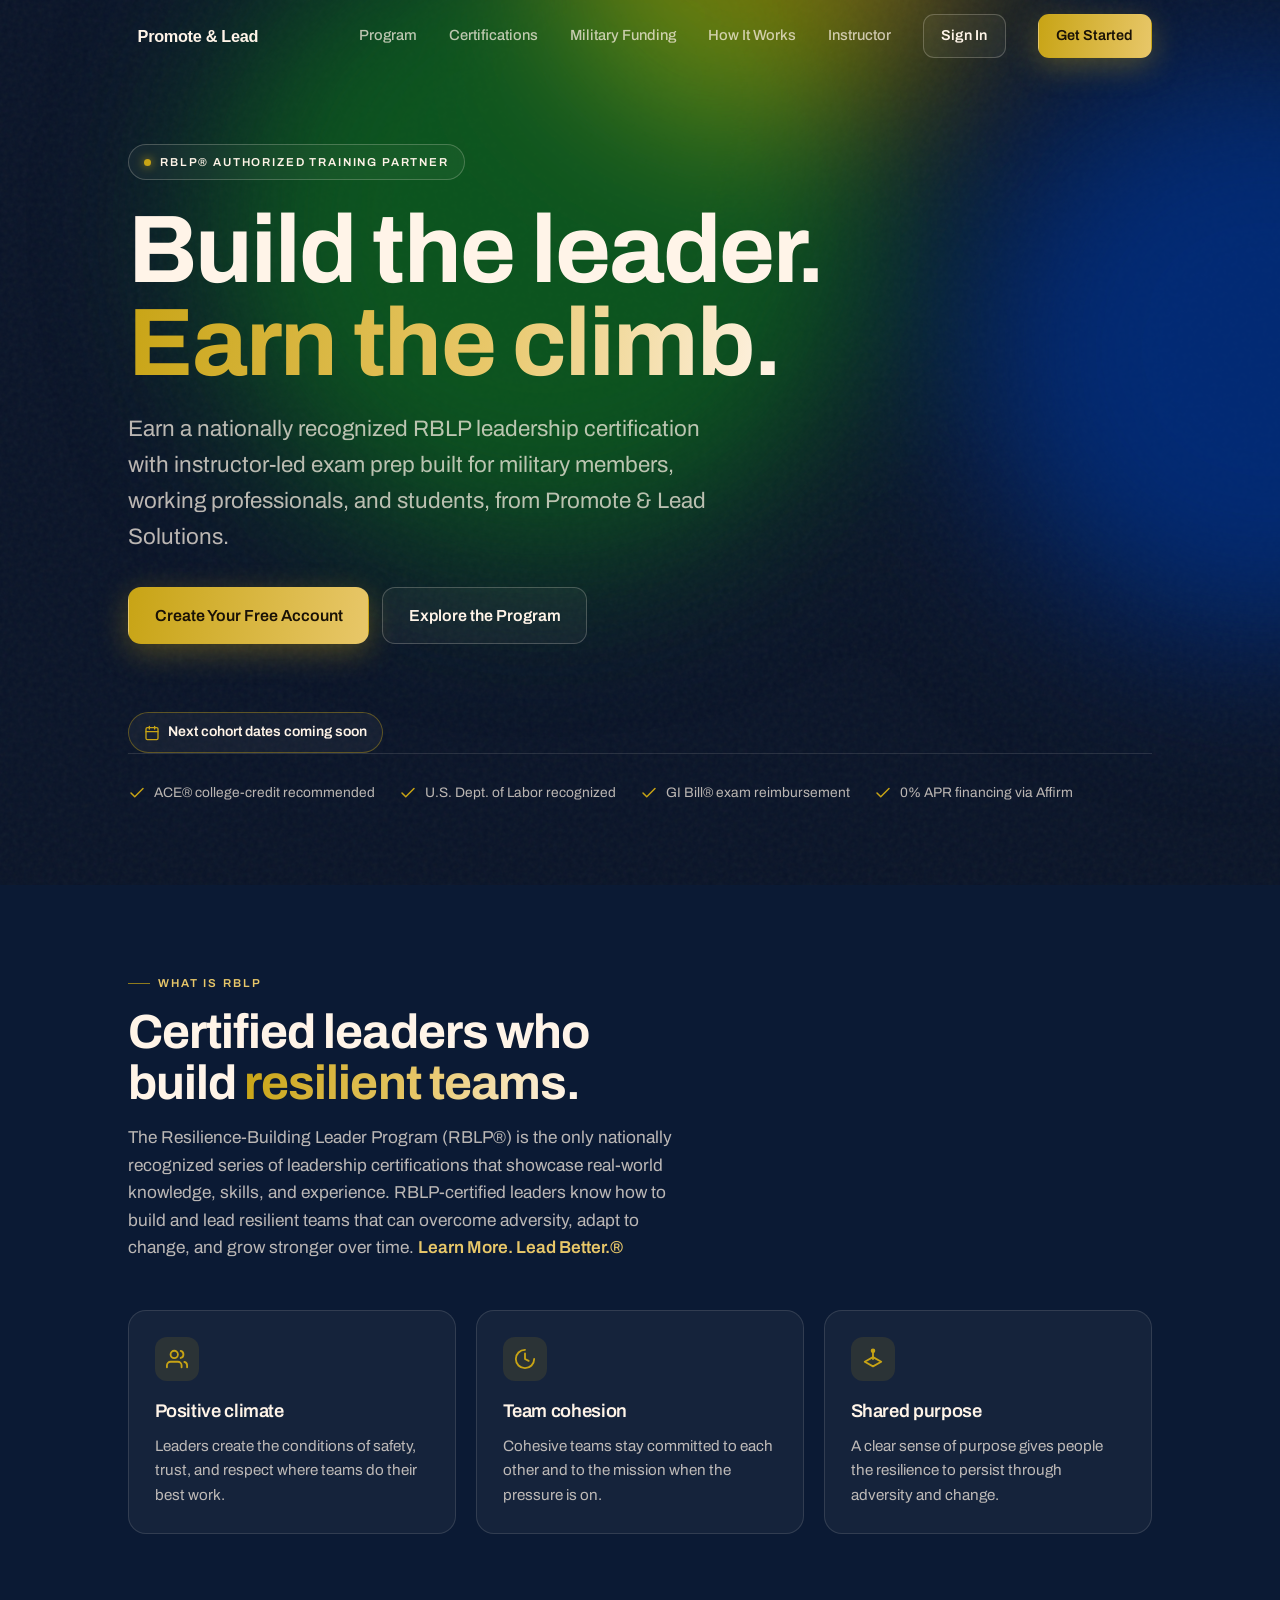
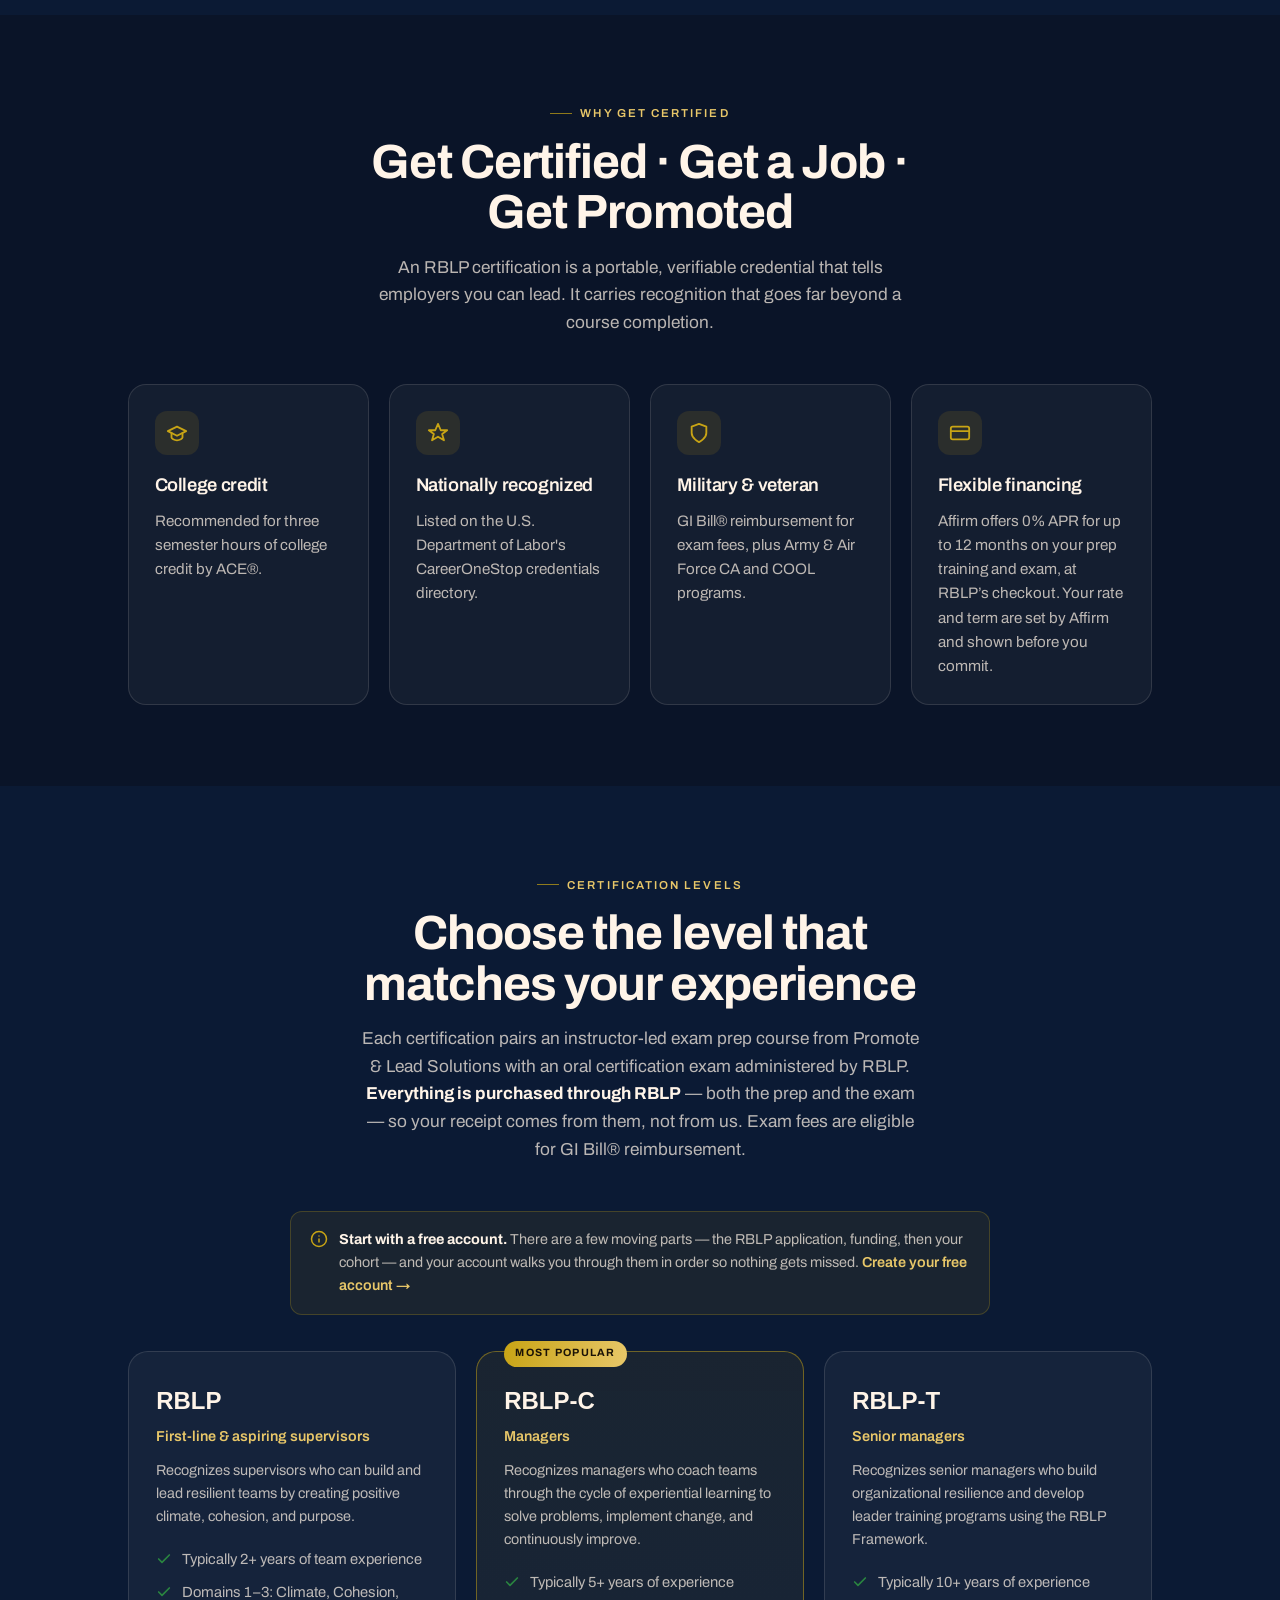
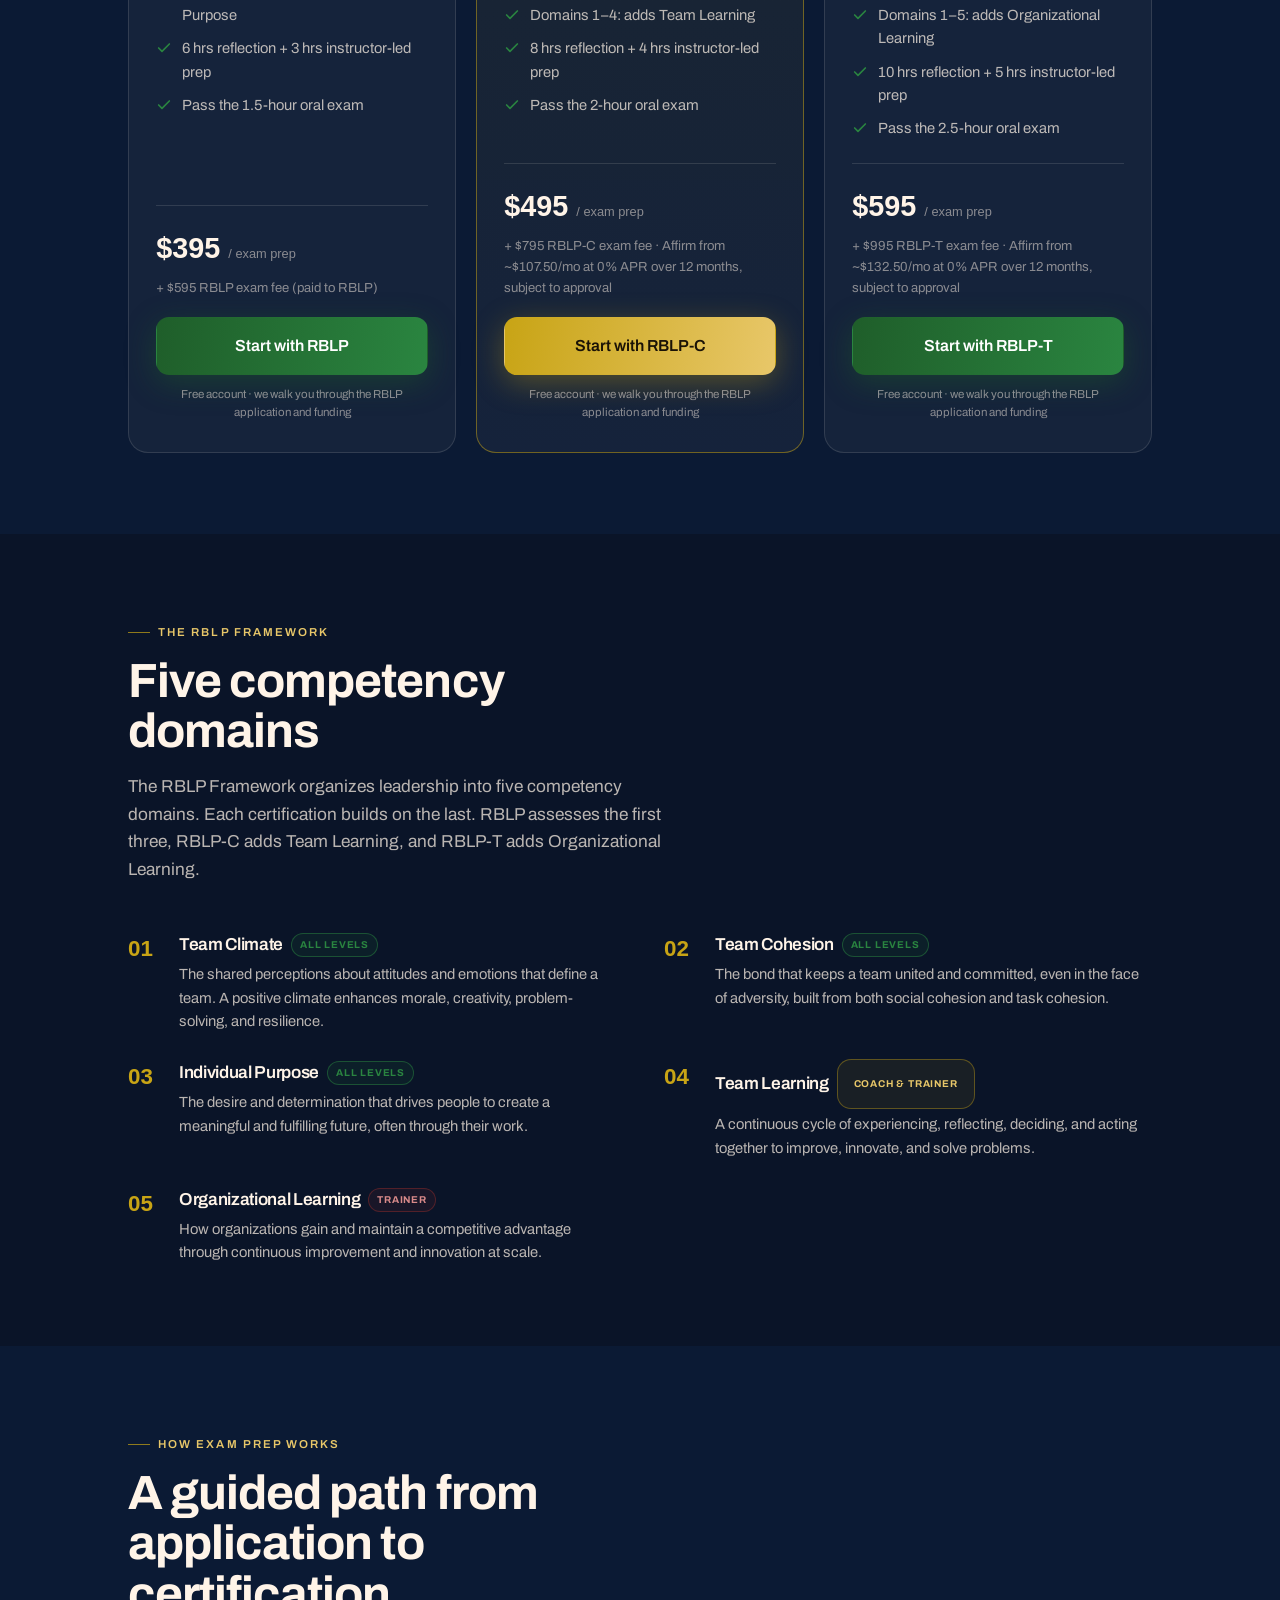
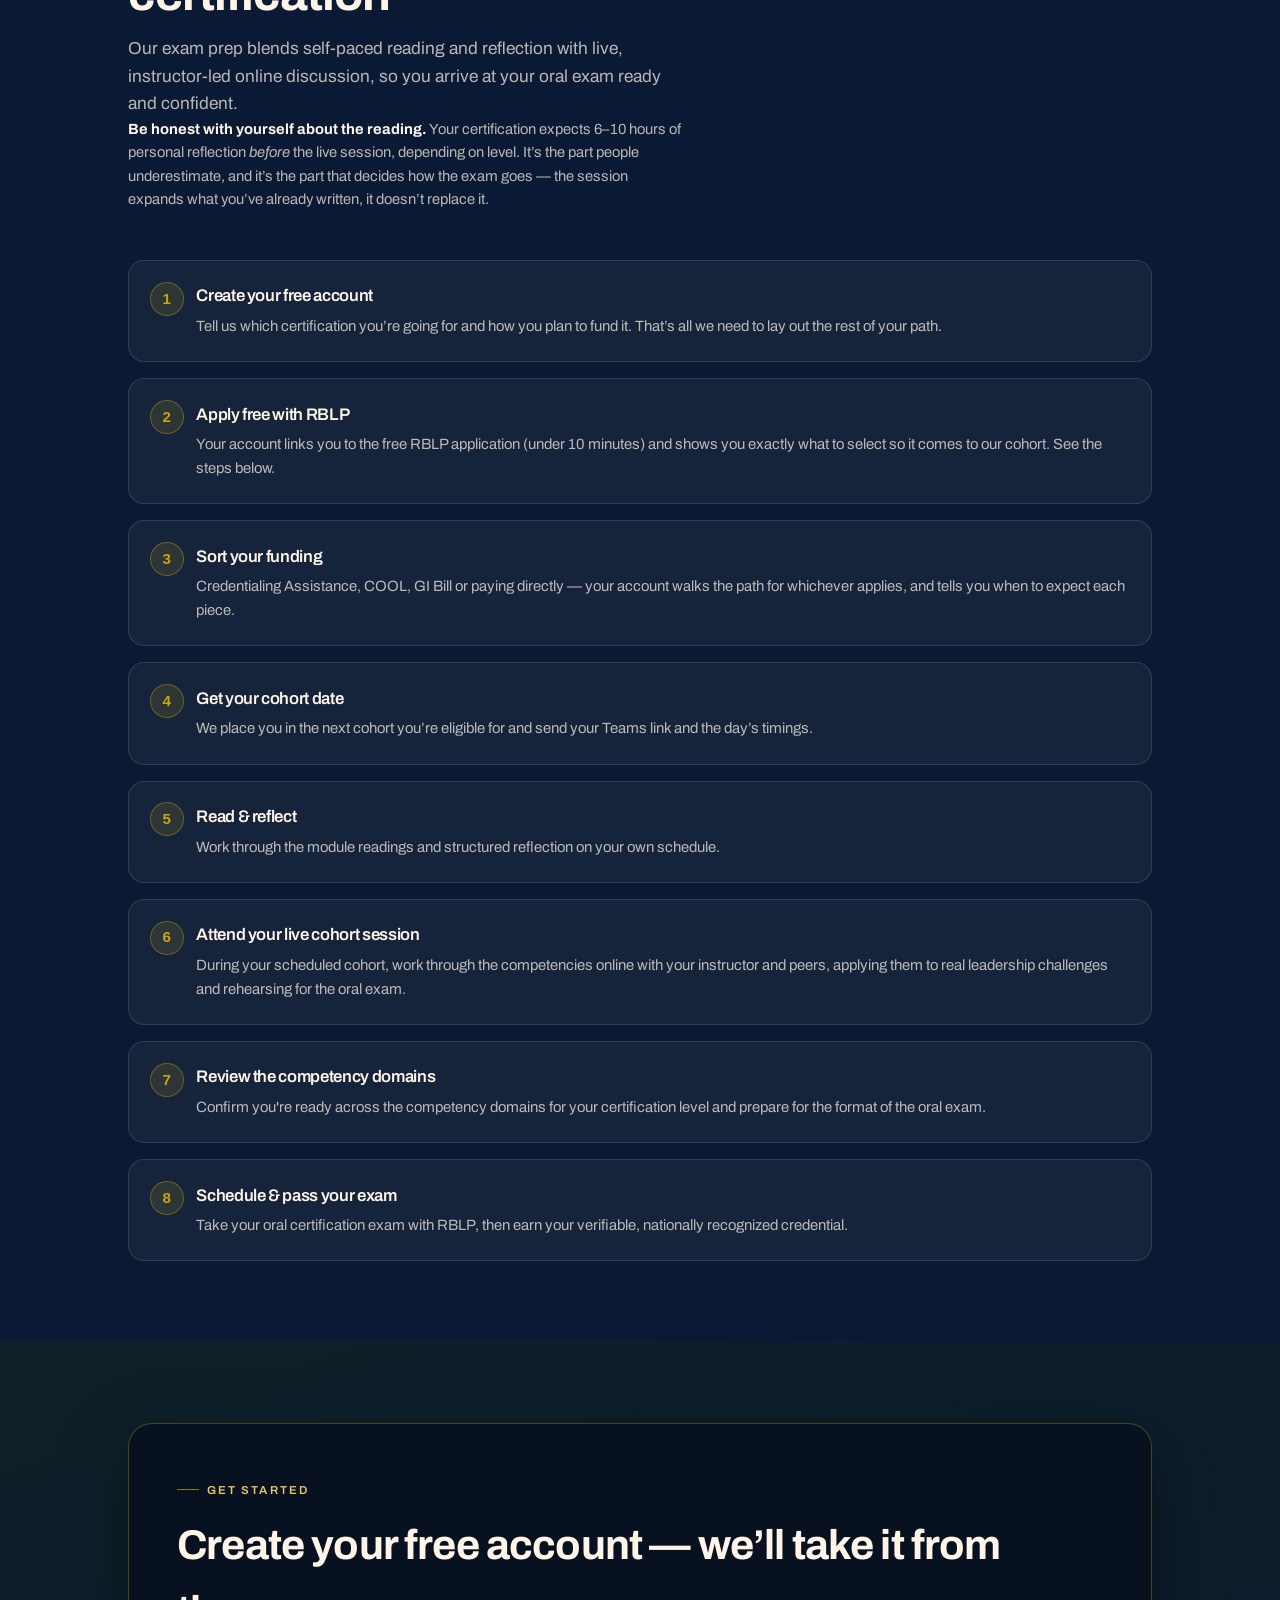
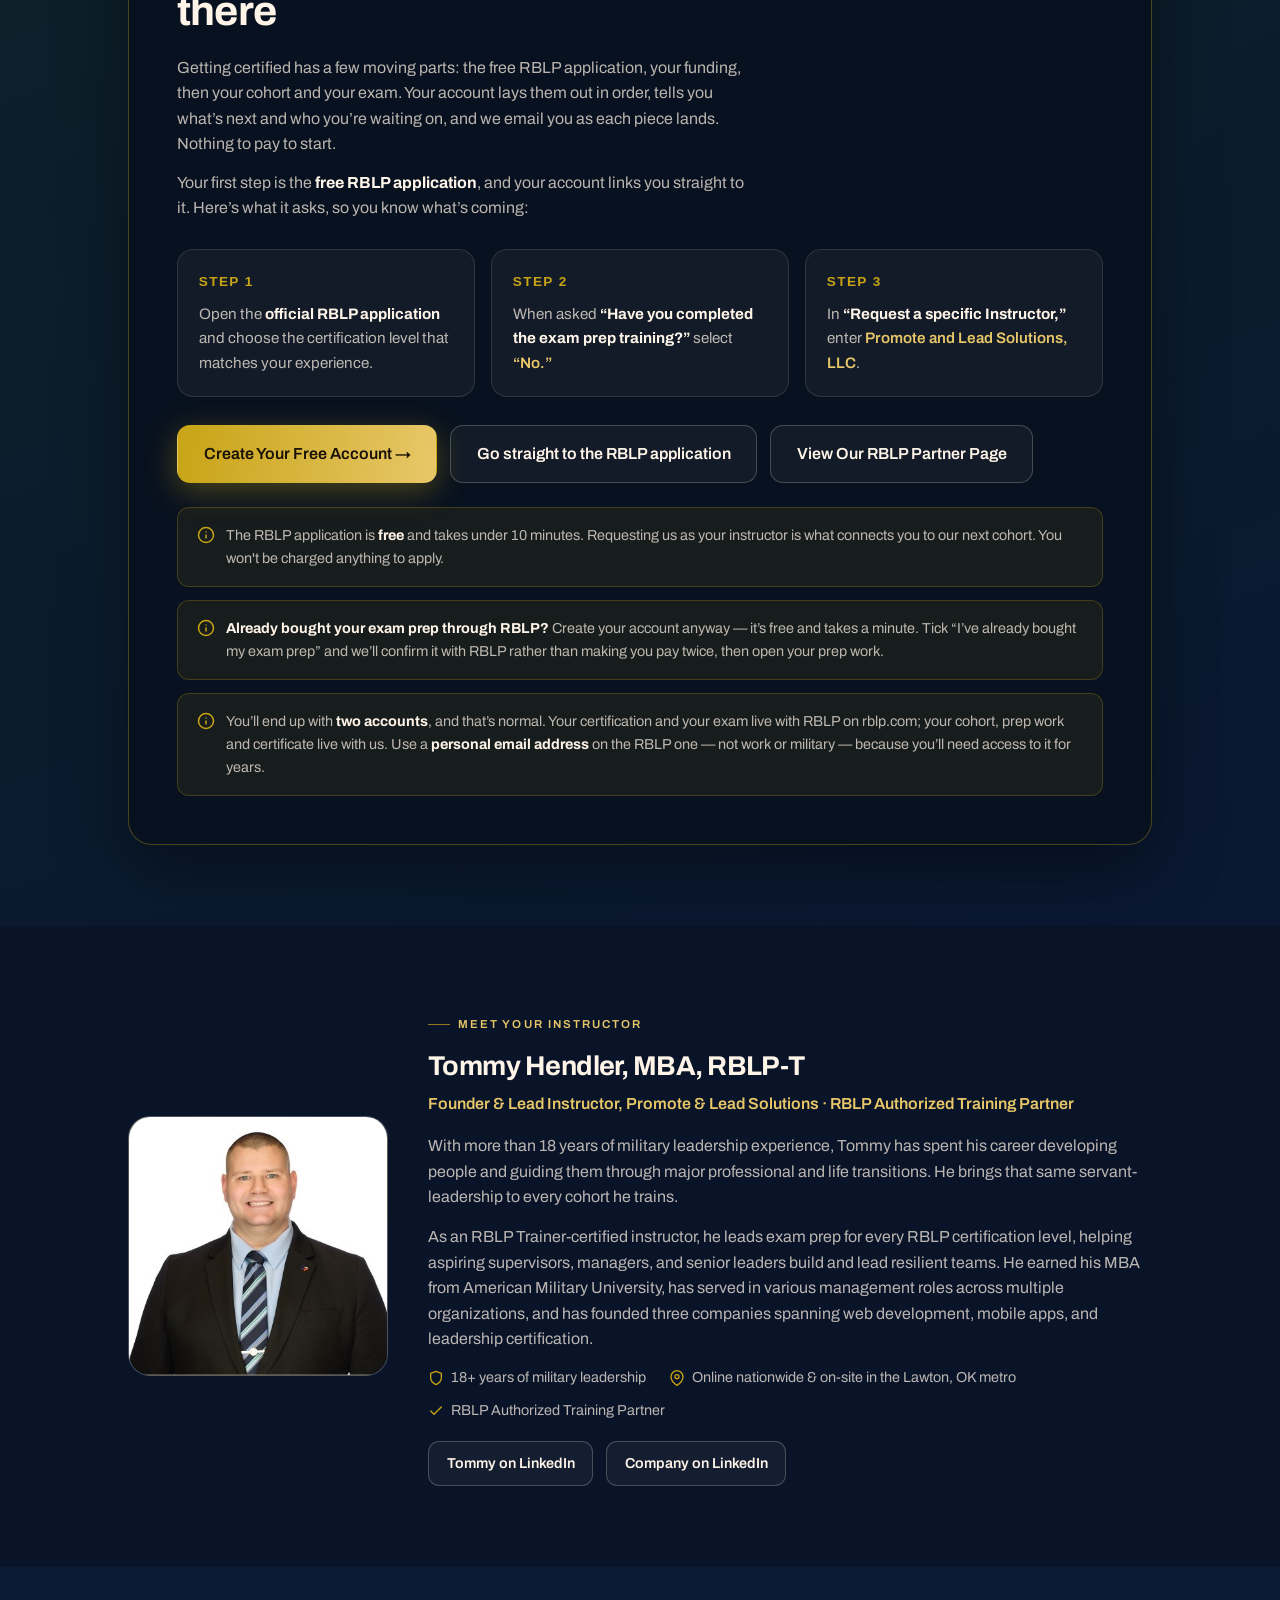
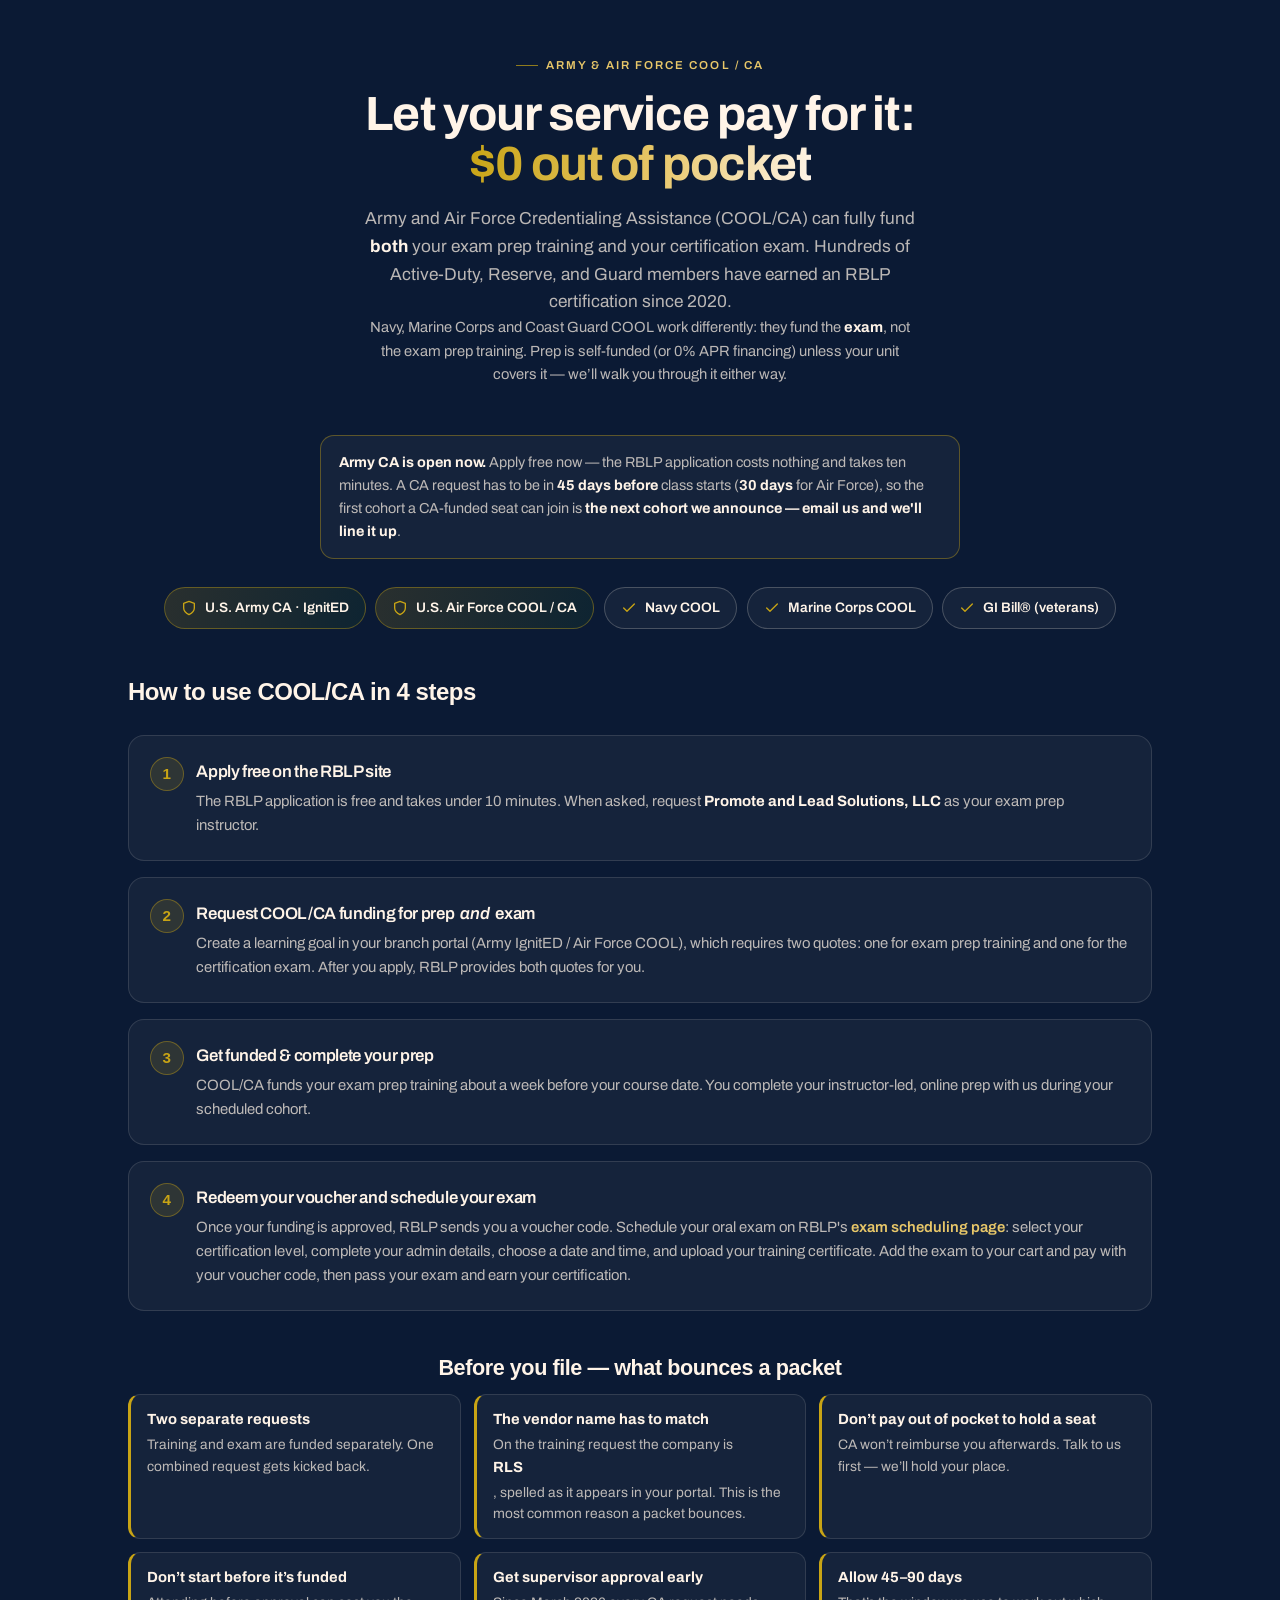
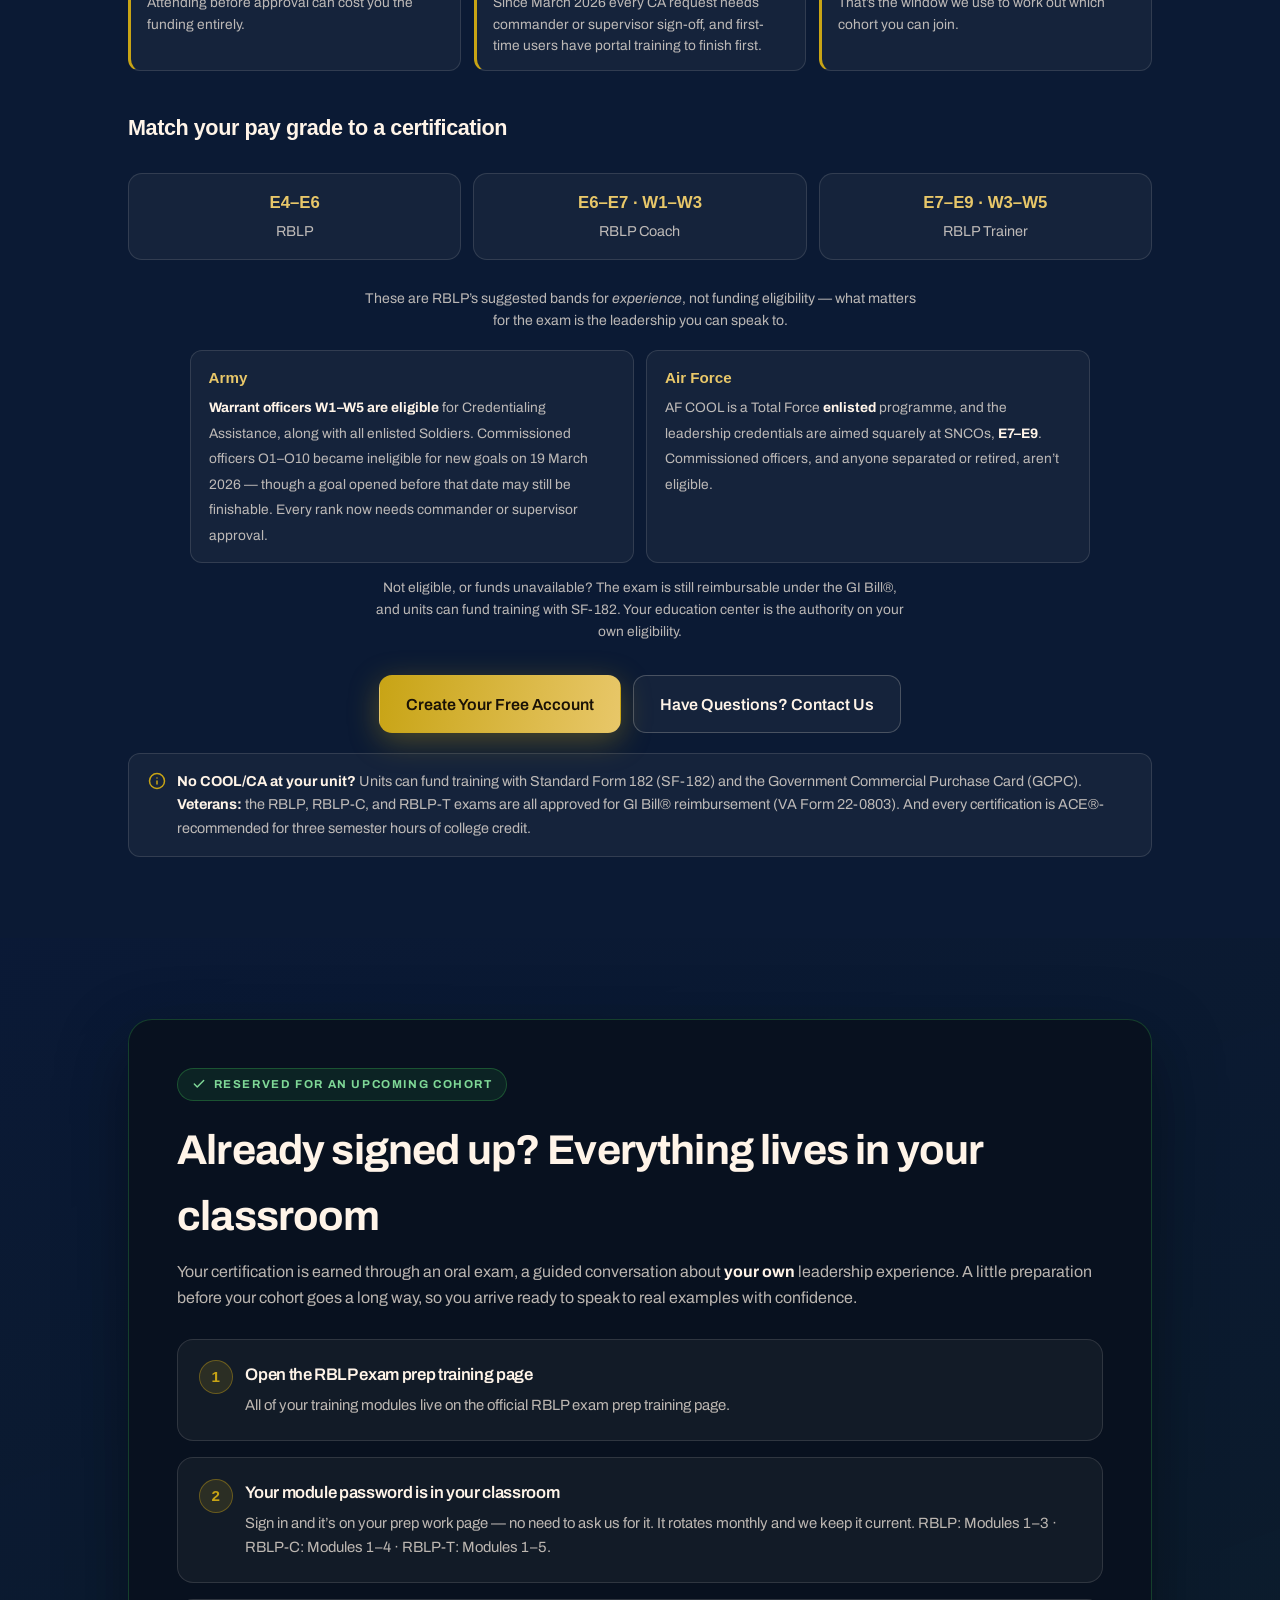
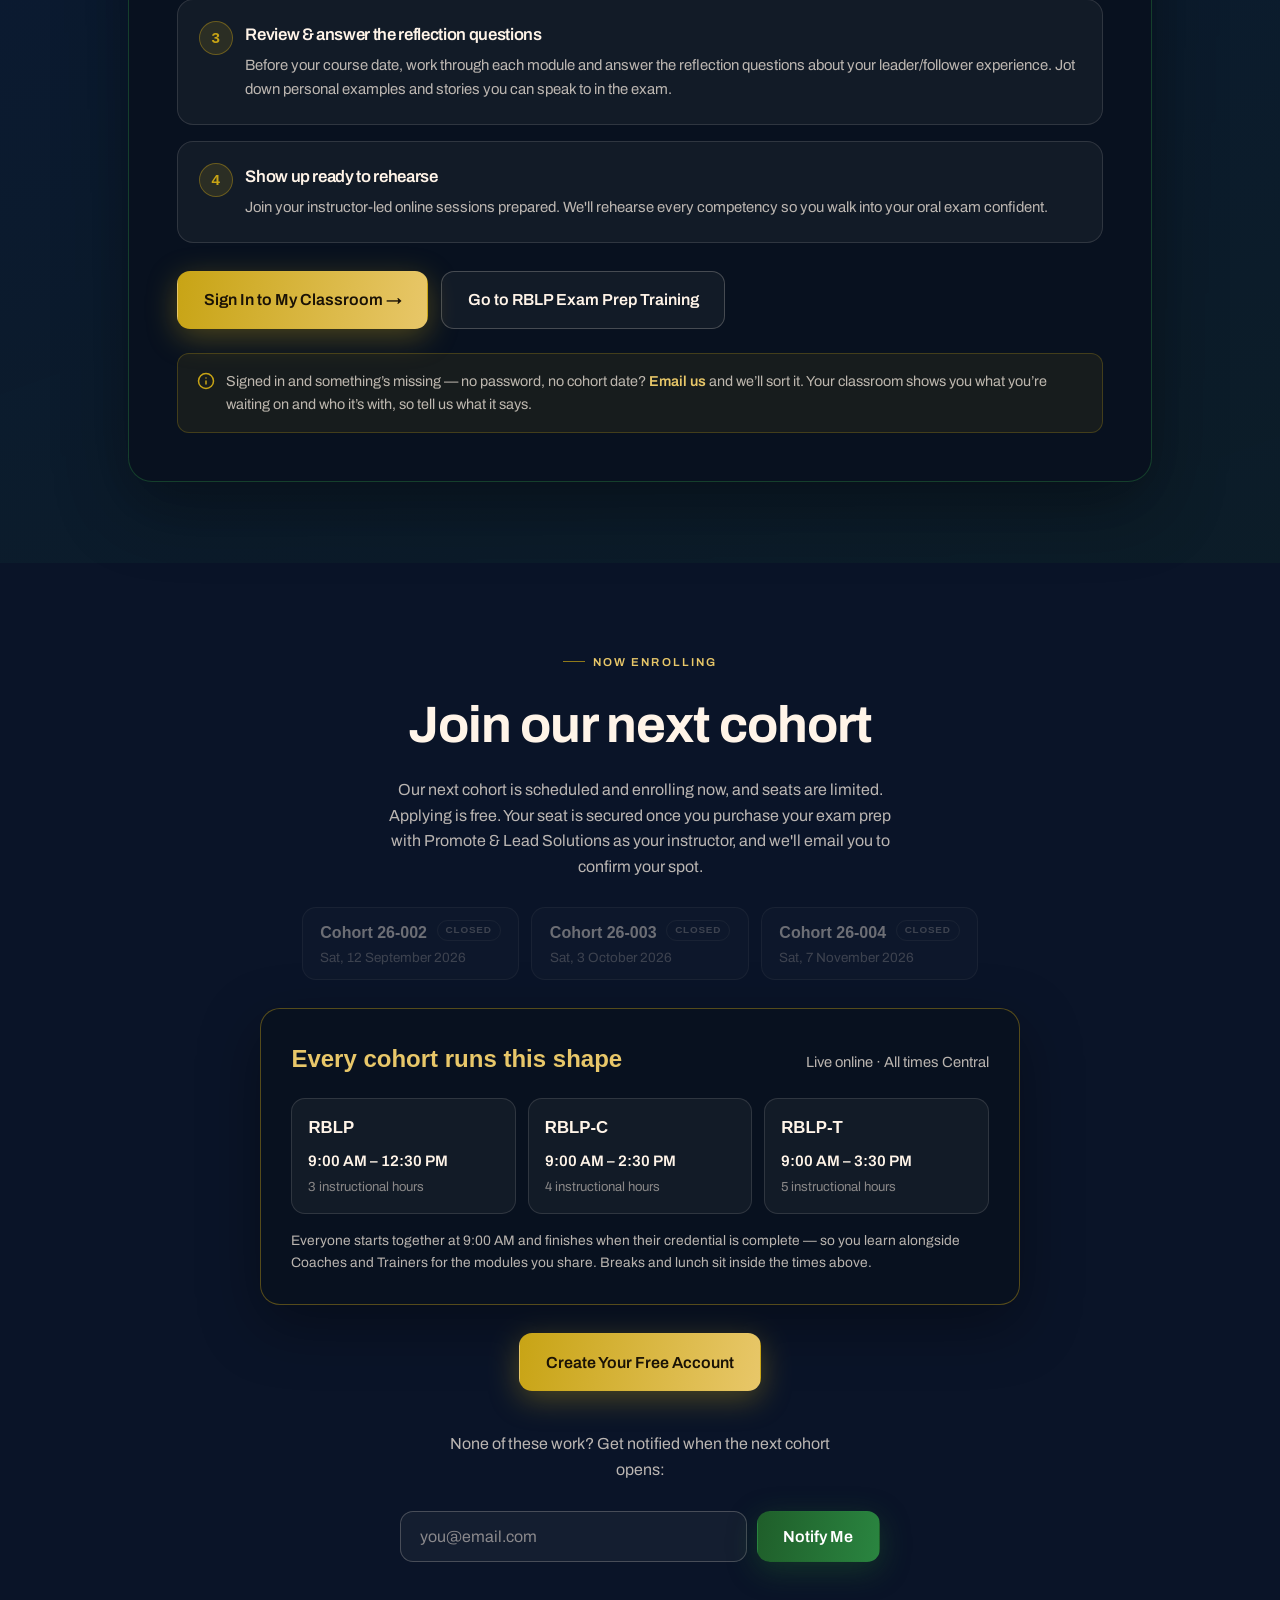
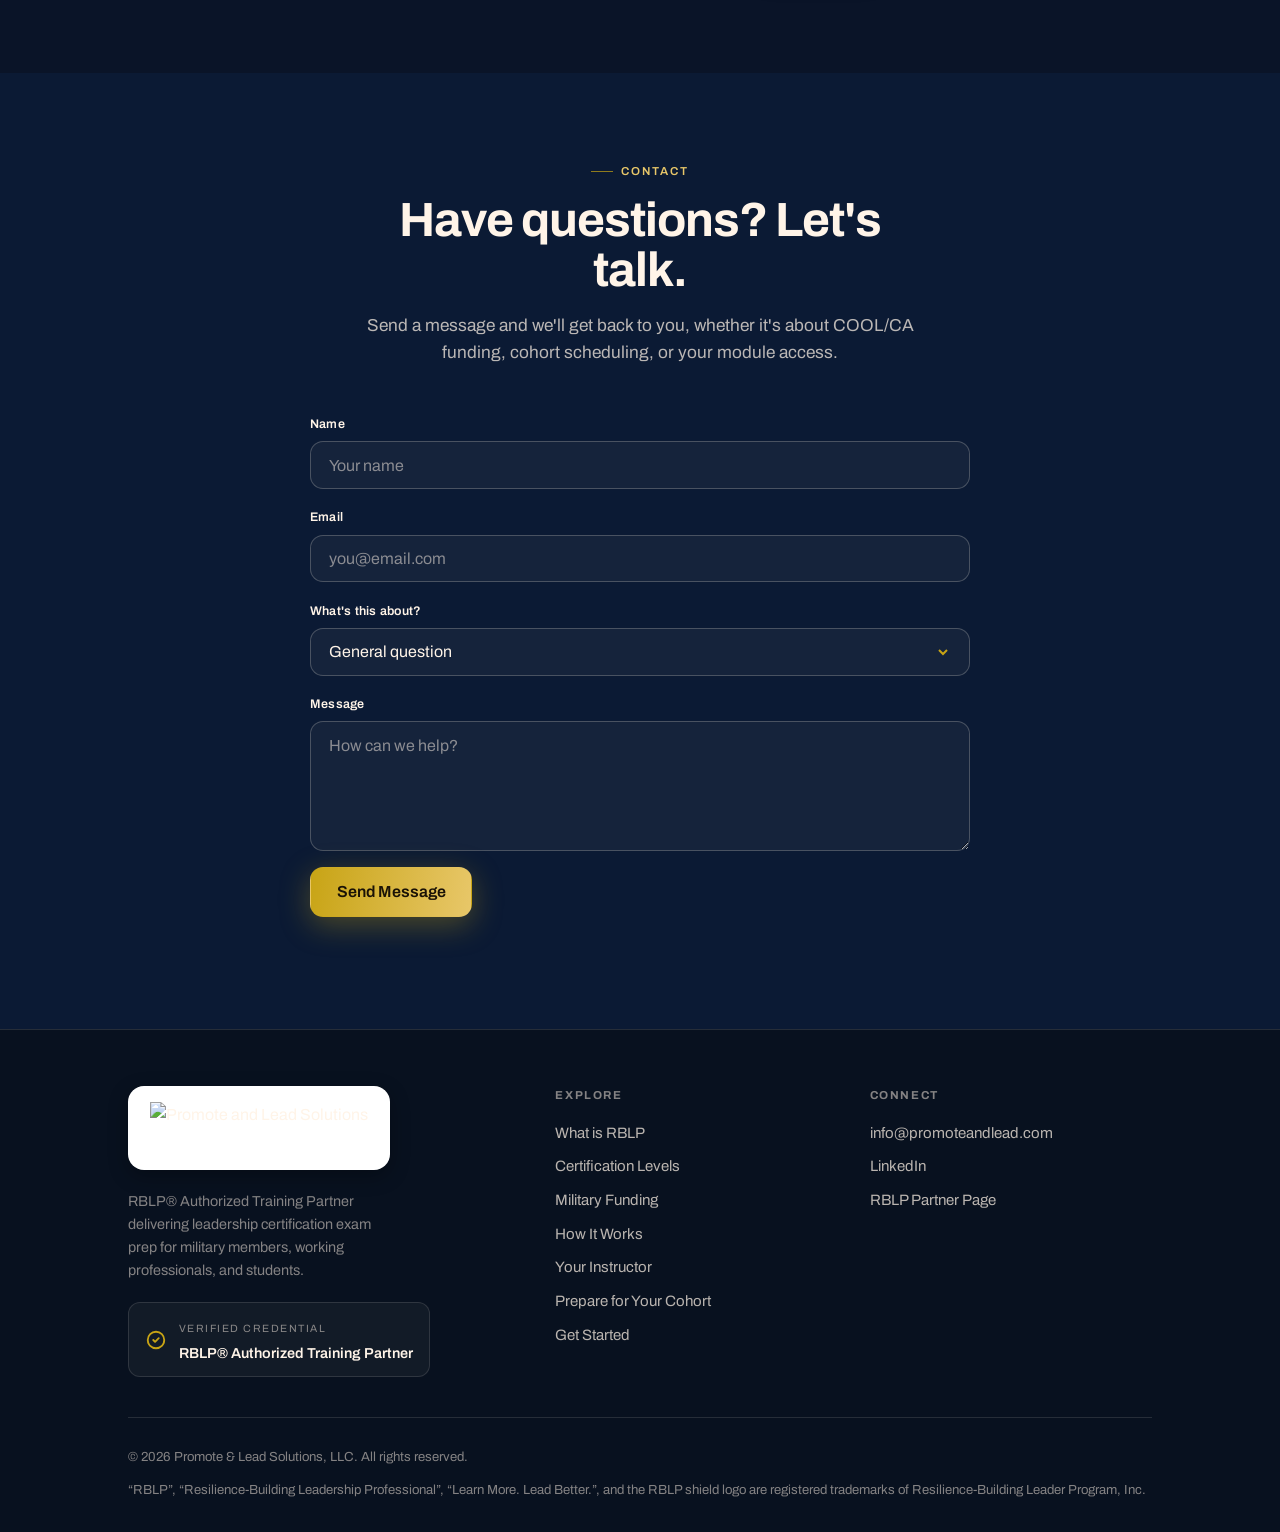
==== commit 5c4a6e0f: "Add a real Sign In button; retire the "Cohort Prep" jump link There was no way into the classroom fr" ====
--- a/index.html
+++ b/index.html
@@ -133,6 +133,7 @@
   .mobile-menu a { padding: 0.95rem 0.4rem; color: var(--cream); text-decoration: none; font-weight: 500; border-bottom: 1px solid var(--border); }
   .mobile-menu a:last-child { border-bottom: none; }
   .mobile-menu a.mm-apply { color: var(--gold-2); font-weight: 700; }
+  .mobile-menu a.mm-signin { color: var(--cream); font-weight: 700; }
 
   @media (max-width: 860px) {
     .nav-links .link { display: none; }
@@ -416,7 +417,7 @@
         <a class="link" href="#military">Military Funding</a>
         <a class="link" href="#how">How It Works</a>
         <a class="link" href="#instructor">Instructor</a>
-        <a class="link" href="#prep">Cohort Prep</a>
+        <a class="btn btn-ghost btn-sm" href="/classroom">Sign In</a>
         <a class="btn btn-gold btn-sm" href="#start">Get Started</a>
         <button class="nav-toggle" id="navToggle" aria-label="Menu" aria-expanded="false" aria-controls="mobileMenu">
           <svg width="20" height="20" viewBox="0 0 24 24" fill="none" stroke="currentColor" stroke-width="2" stroke-linecap="round"><path d="M4 6h16M4 12h16M4 18h16"/></svg>
@@ -429,7 +430,7 @@
       <a href="#military">Military Funding</a>
       <a href="#how">How It Works</a>
       <a href="#instructor">Instructor</a>
-      <a href="#prep">Cohort Prep</a>
+      <a class="mm-signin" href="/classroom">Sign in to my classroom</a>
       <a class="mm-apply" href="#start">Get Started</a>
     </div>
   </header>
@@ -811,24 +812,24 @@
     <div class="container">
       <div class="prep-card reveal">
         <span class="prep-badge"><svg width="14" height="14" viewBox="0 0 24 24" fill="none" stroke="currentColor" stroke-width="2.5" stroke-linecap="round" stroke-linejoin="round"><path d="M20 6L9 17l-5-5"/></svg>Reserved for an upcoming cohort</span>
-        <h2 style="font-size:clamp(1.8rem,4vw,2.6rem);font-weight:700;margin:0 0 0.6rem;">Reserved your spot? Here's how to prepare</h2>
+        <h2 style="font-size:clamp(1.8rem,4vw,2.6rem);font-weight:700;margin:0 0 0.6rem;">Already signed up? Everything lives in your classroom</h2>
         <p style="color:var(--text-soft);">Your certification is earned through an oral exam, a guided conversation about <strong style="color:var(--cream)">your own</strong> leadership experience. A little preparation before your cohort goes a long way, so you arrive ready to speak to real examples with confidence.</p>
 
         <div class="steps" style="margin-top:1.75rem;">
           <div class="step reveal"><h3>Open the RBLP exam prep training page</h3><p>All of your training modules live on the official RBLP exam prep training page.</p></div>
-          <div class="step reveal"><h3>Unlock your modules with your instructor password</h3><p>We'll send you the password to access your prep material. Review the modules for your level. RBLP: Modules 1&ndash;3 &middot; RBLP&#8209;C: Modules 1&ndash;4 &middot; RBLP&#8209;T: Modules 1&ndash;5.</p></div>
+          <div class="step reveal"><h3>Your module password is in your classroom</h3><p>Sign in and it&rsquo;s on your prep work page &mdash; no need to ask us for it. It rotates monthly and we keep it current. RBLP: Modules 1&ndash;3 &middot; RBLP&#8209;C: Modules 1&ndash;4 &middot; RBLP&#8209;T: Modules 1&ndash;5.</p></div>
           <div class="step reveal"><h3>Review &amp; answer the reflection questions</h3><p>Before your course date, work through each module and answer the reflection questions about your leader/follower experience. Jot down personal examples and stories you can speak to in the exam.</p></div>
           <div class="step reveal"><h3>Show up ready to rehearse</h3><p>Join your instructor-led online sessions prepared. We'll rehearse every competency so you walk into your oral exam confident.</p></div>
         </div>
 
         <div class="hero-cta" style="margin:1.75rem 0 0;">
-          <a class="btn btn-primary" href="https://rblp.com/exam-prep-training/" target="_blank" rel="noopener">Go to RBLP Exam Prep Training &rarr;</a>
-          <a class="btn btn-ghost" href="#contact" onclick="var t=document.getElementById('cf-topic'); if(t) t.value='Module password / access';">Need Your Module Password?</a>
+          <a class="btn btn-gold" href="/classroom">Sign In to My Classroom &rarr;</a>
+          <a class="btn btn-ghost" href="https://rblp.com/exam-prep-training/" target="_blank" rel="noopener">Go to RBLP Exam Prep Training</a>
         </div>
 
         <div class="apply-note" style="margin-top:1.5rem;">
           <svg width="18" height="18" viewBox="0 0 24 24" fill="none" stroke="currentColor" stroke-width="2" stroke-linecap="round" stroke-linejoin="round"><circle cx="12" cy="12" r="10"/><path d="M12 16v-4M12 8h.01"/></svg>
-          <span>Signed up but haven't received your module password yet? <a href="#contact" onclick="var t=document.getElementById('cf-topic'); if(t) t.value='Module password / access';" style="color:var(--gold-2);font-weight:600;text-decoration:none;">Email us</a> and we'll get you access right away.</span>
+          <span>Signed in and something&rsquo;s missing &mdash; no password, no cohort date? <a href="#contact" onclick="var t=document.getElementById('cf-topic'); if(t) t.value='Module password / access';" style="color:var(--gold-2);font-weight:600;text-decoration:none;">Email us</a> and we&rsquo;ll sort it. Your classroom shows you what you&rsquo;re waiting on and who it&rsquo;s with, so tell us what it says.</span>
         </div>
       </div>
     </div>
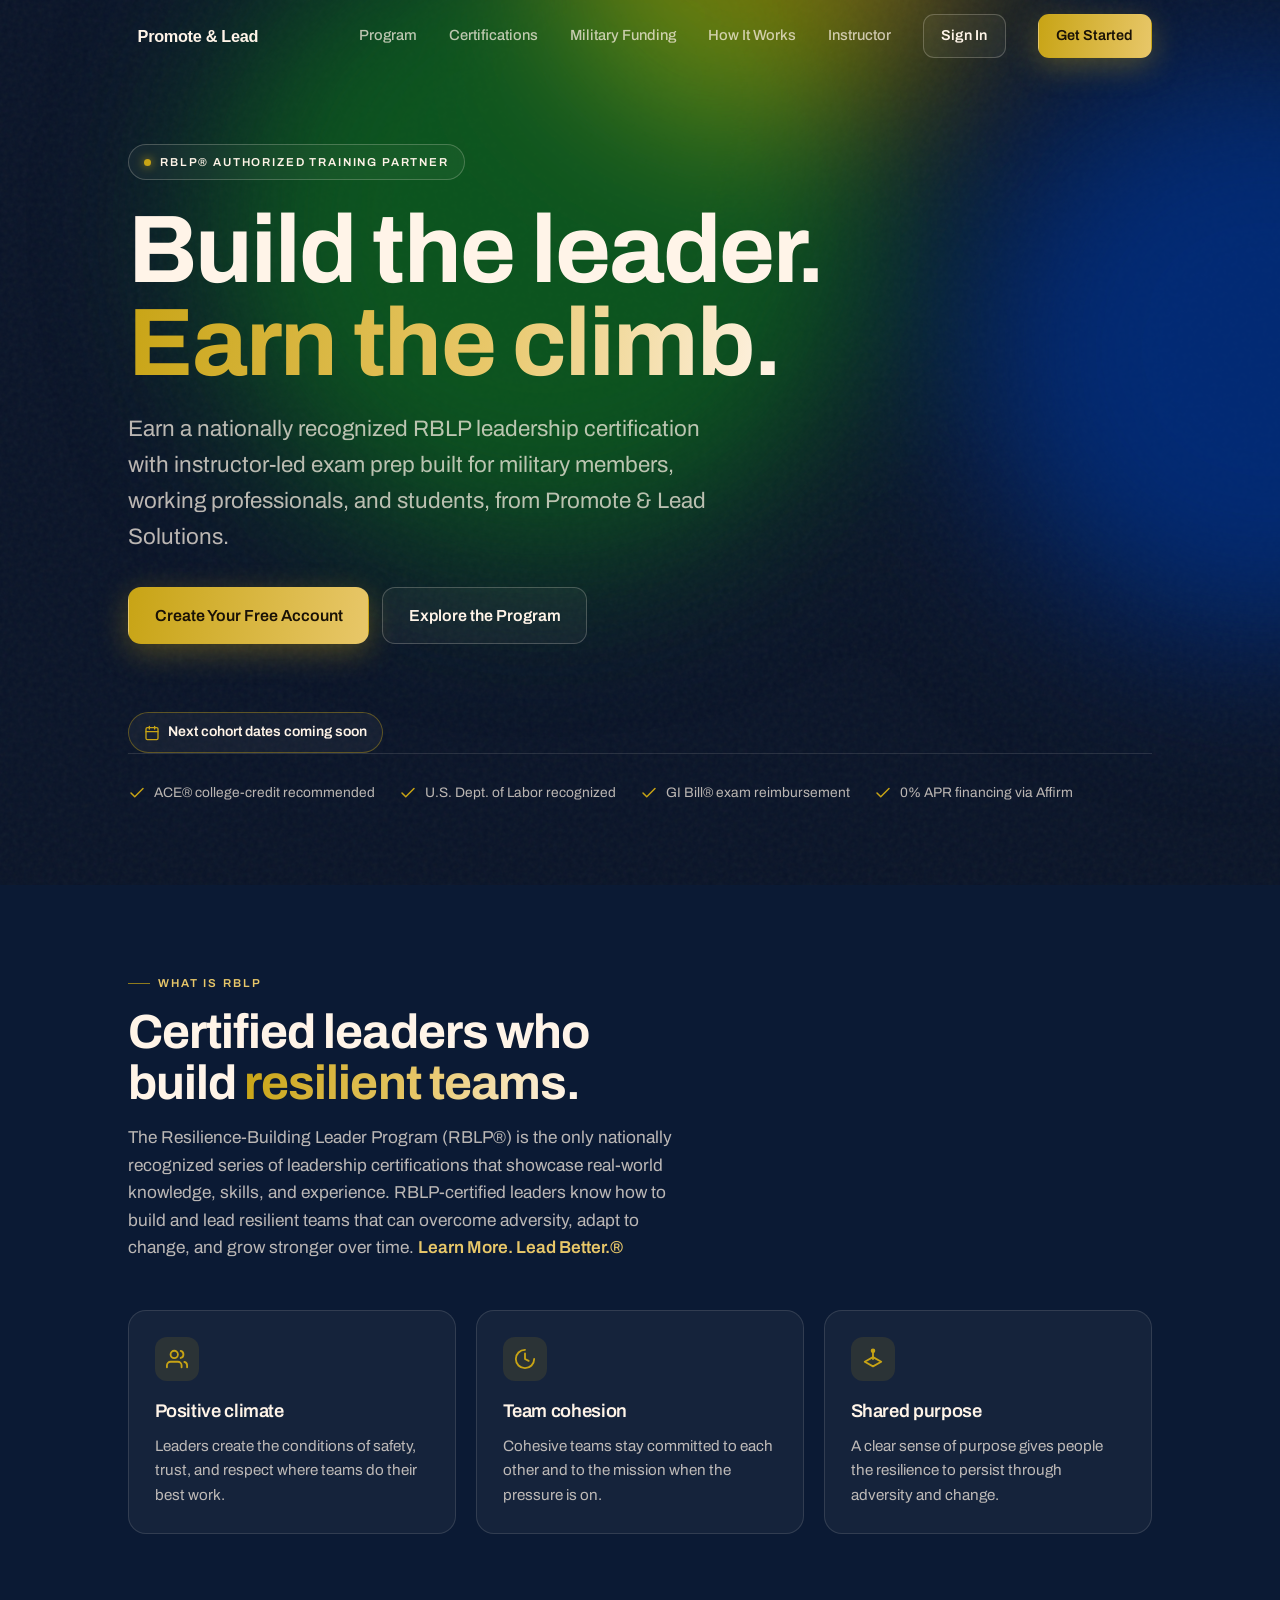
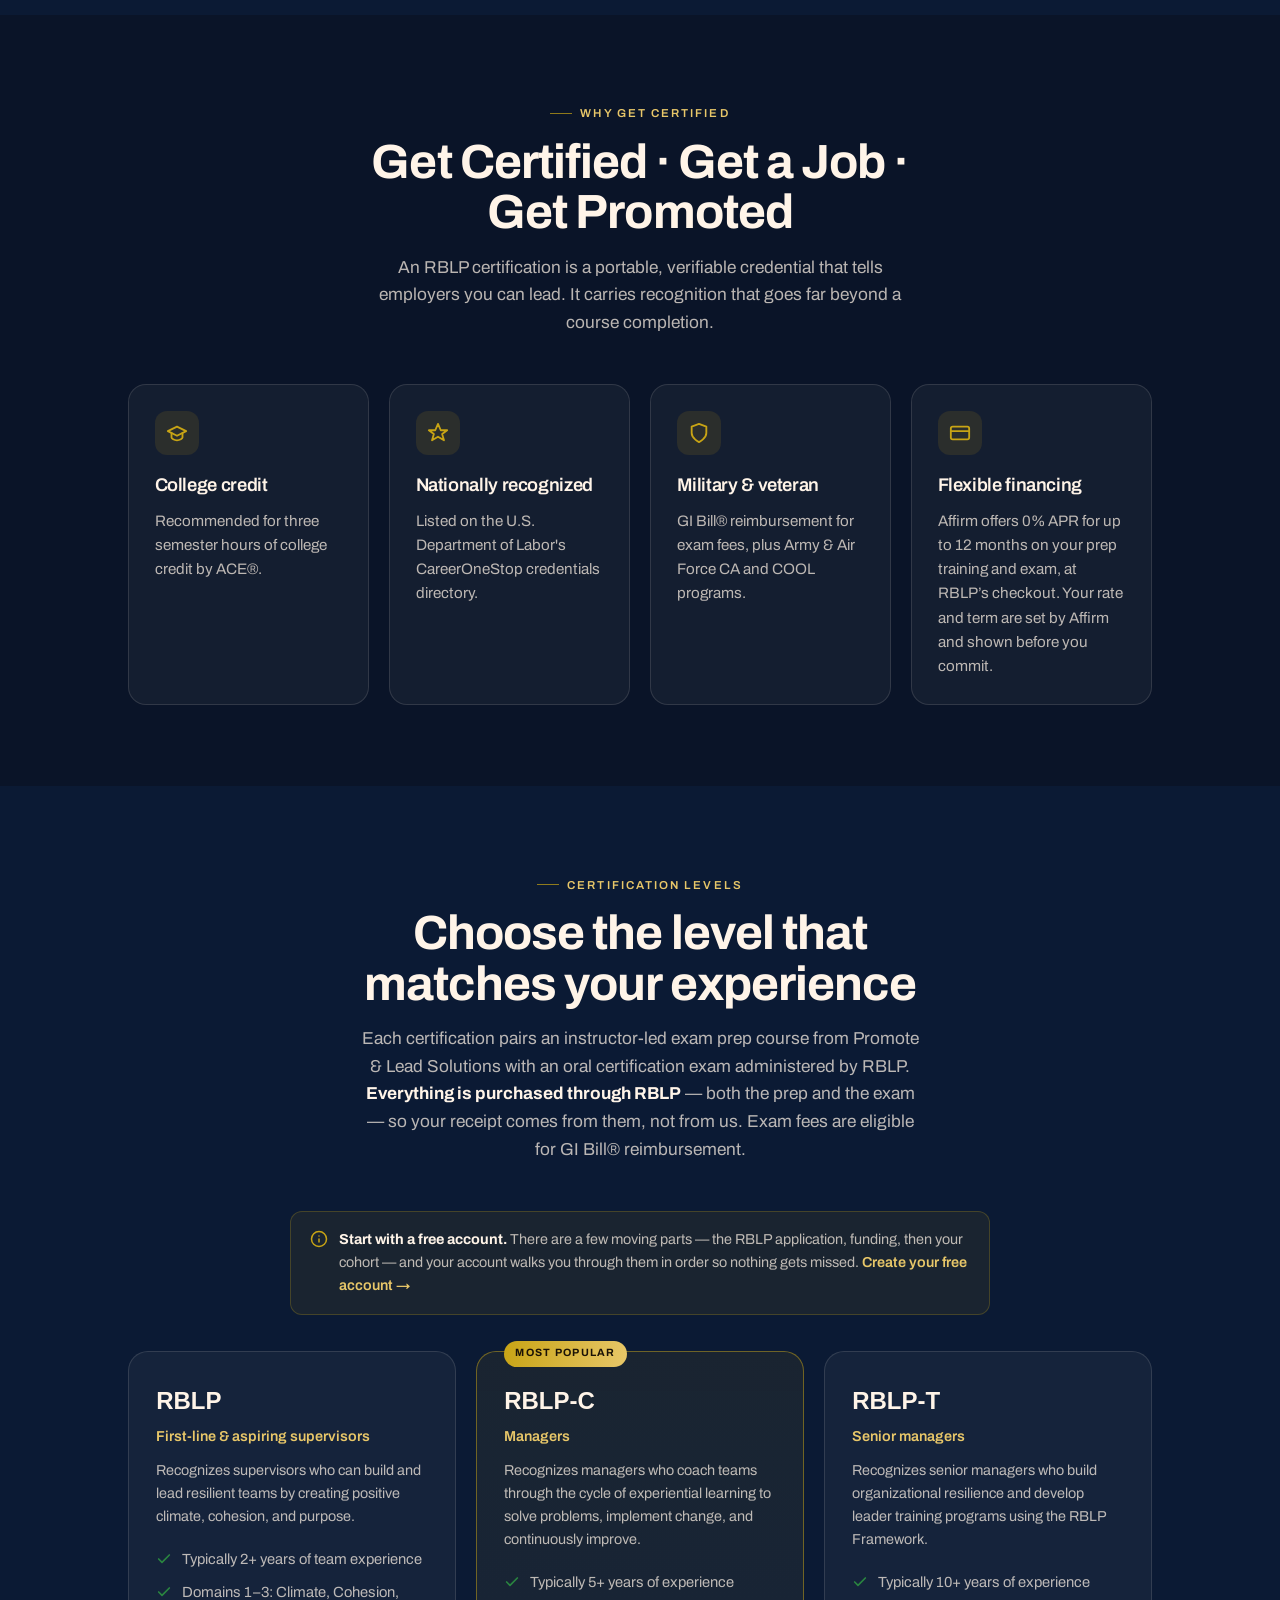
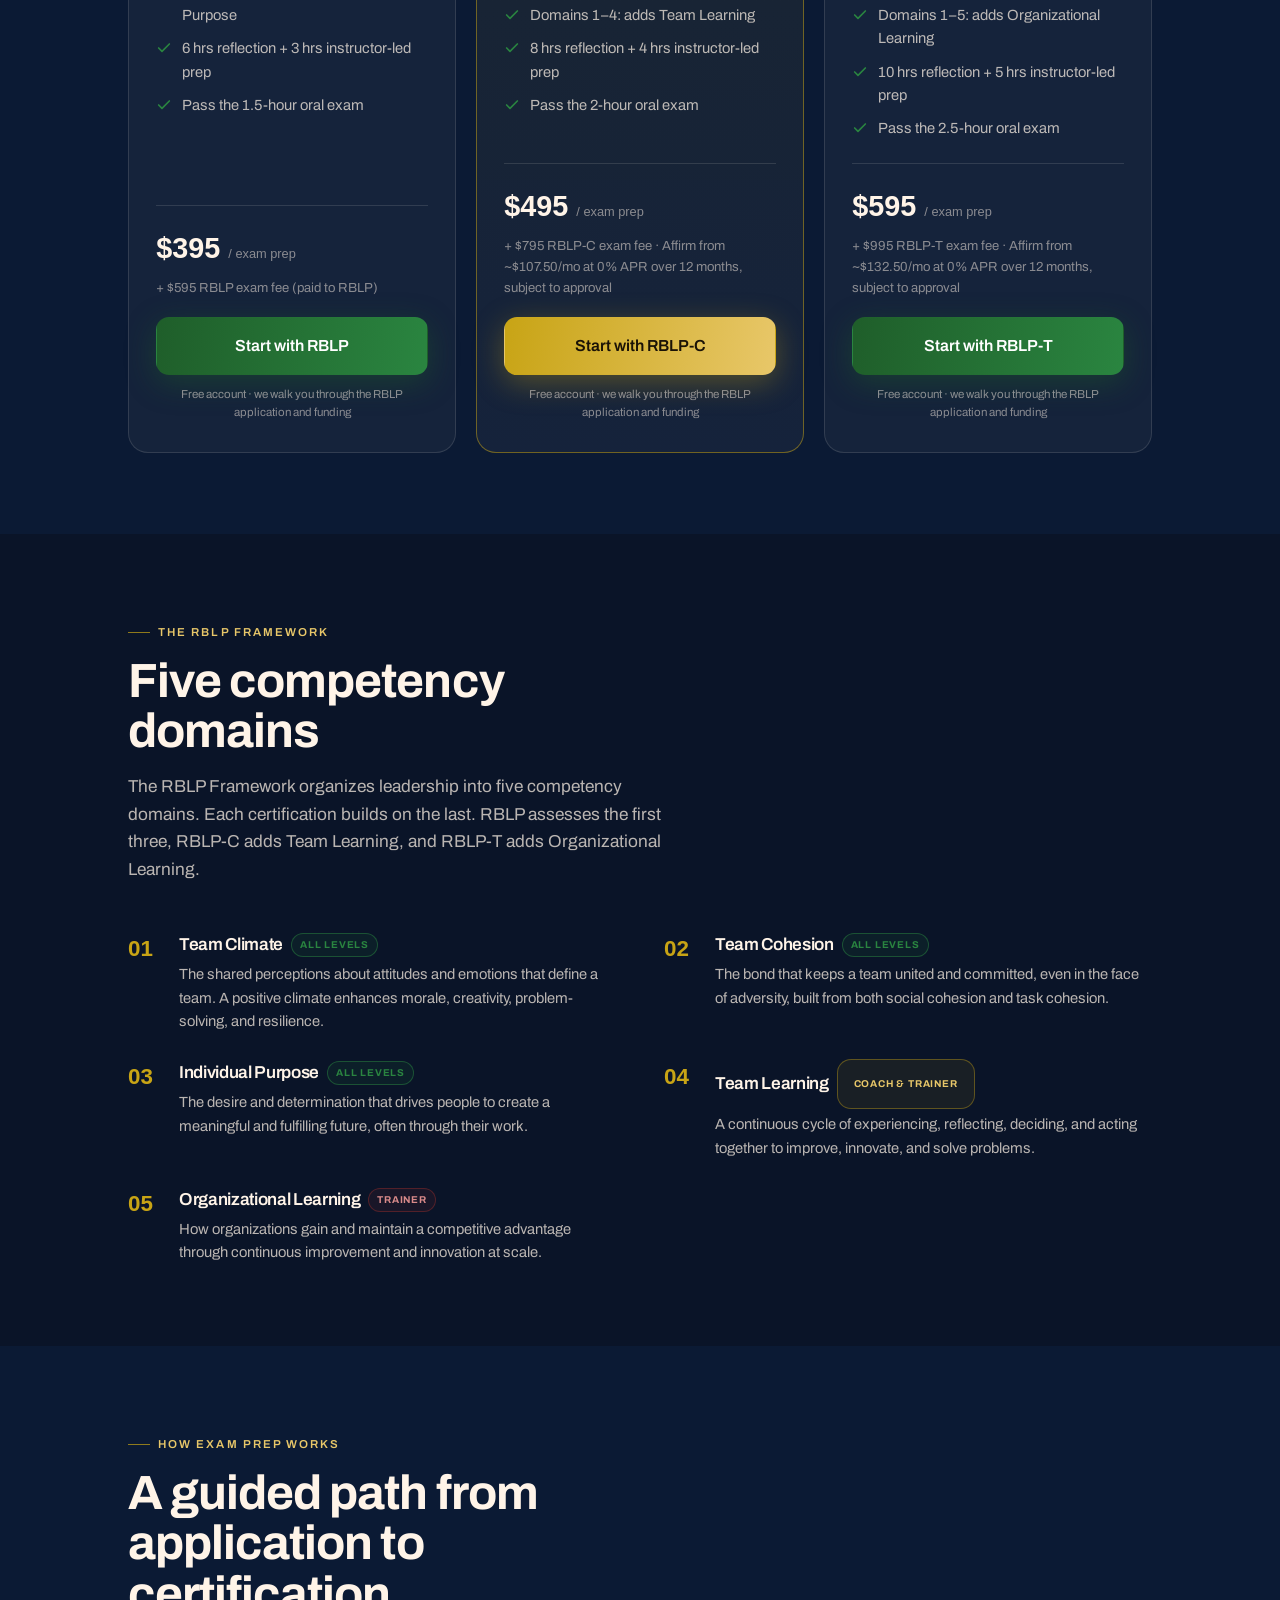
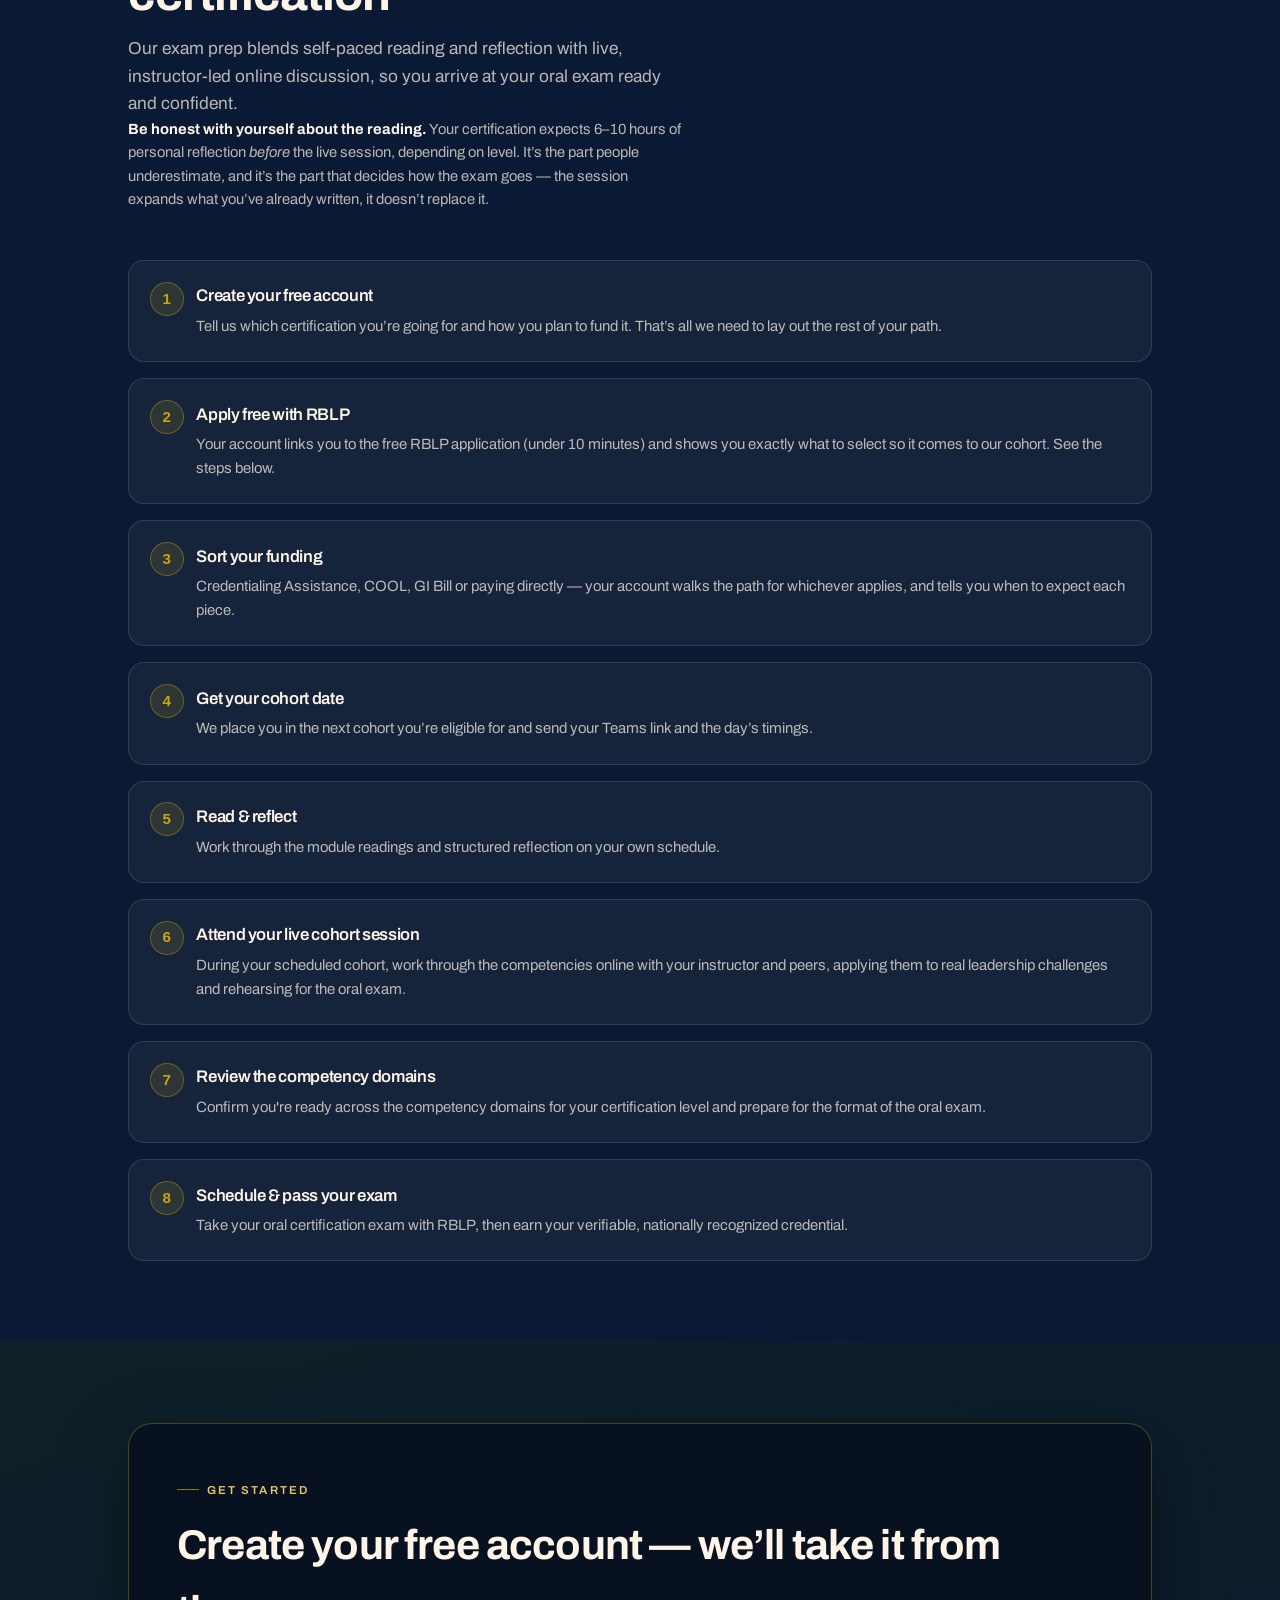
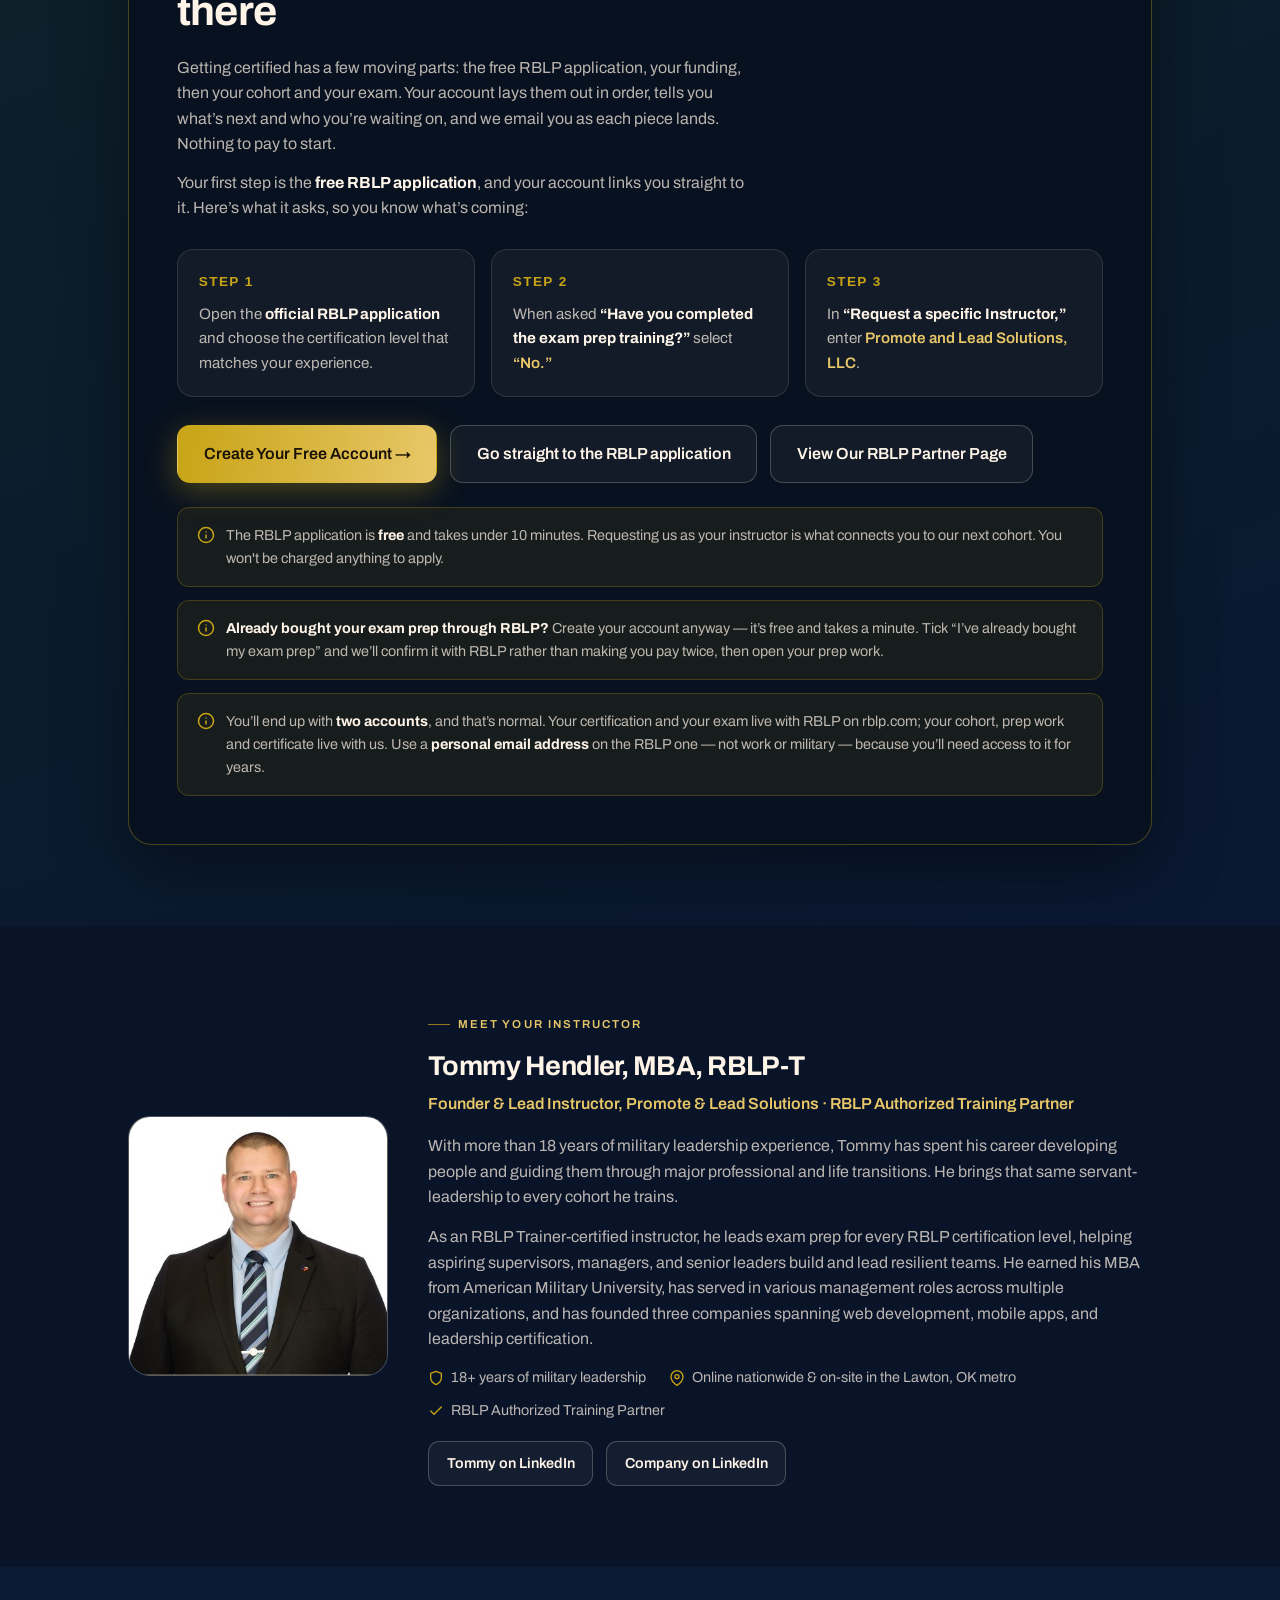
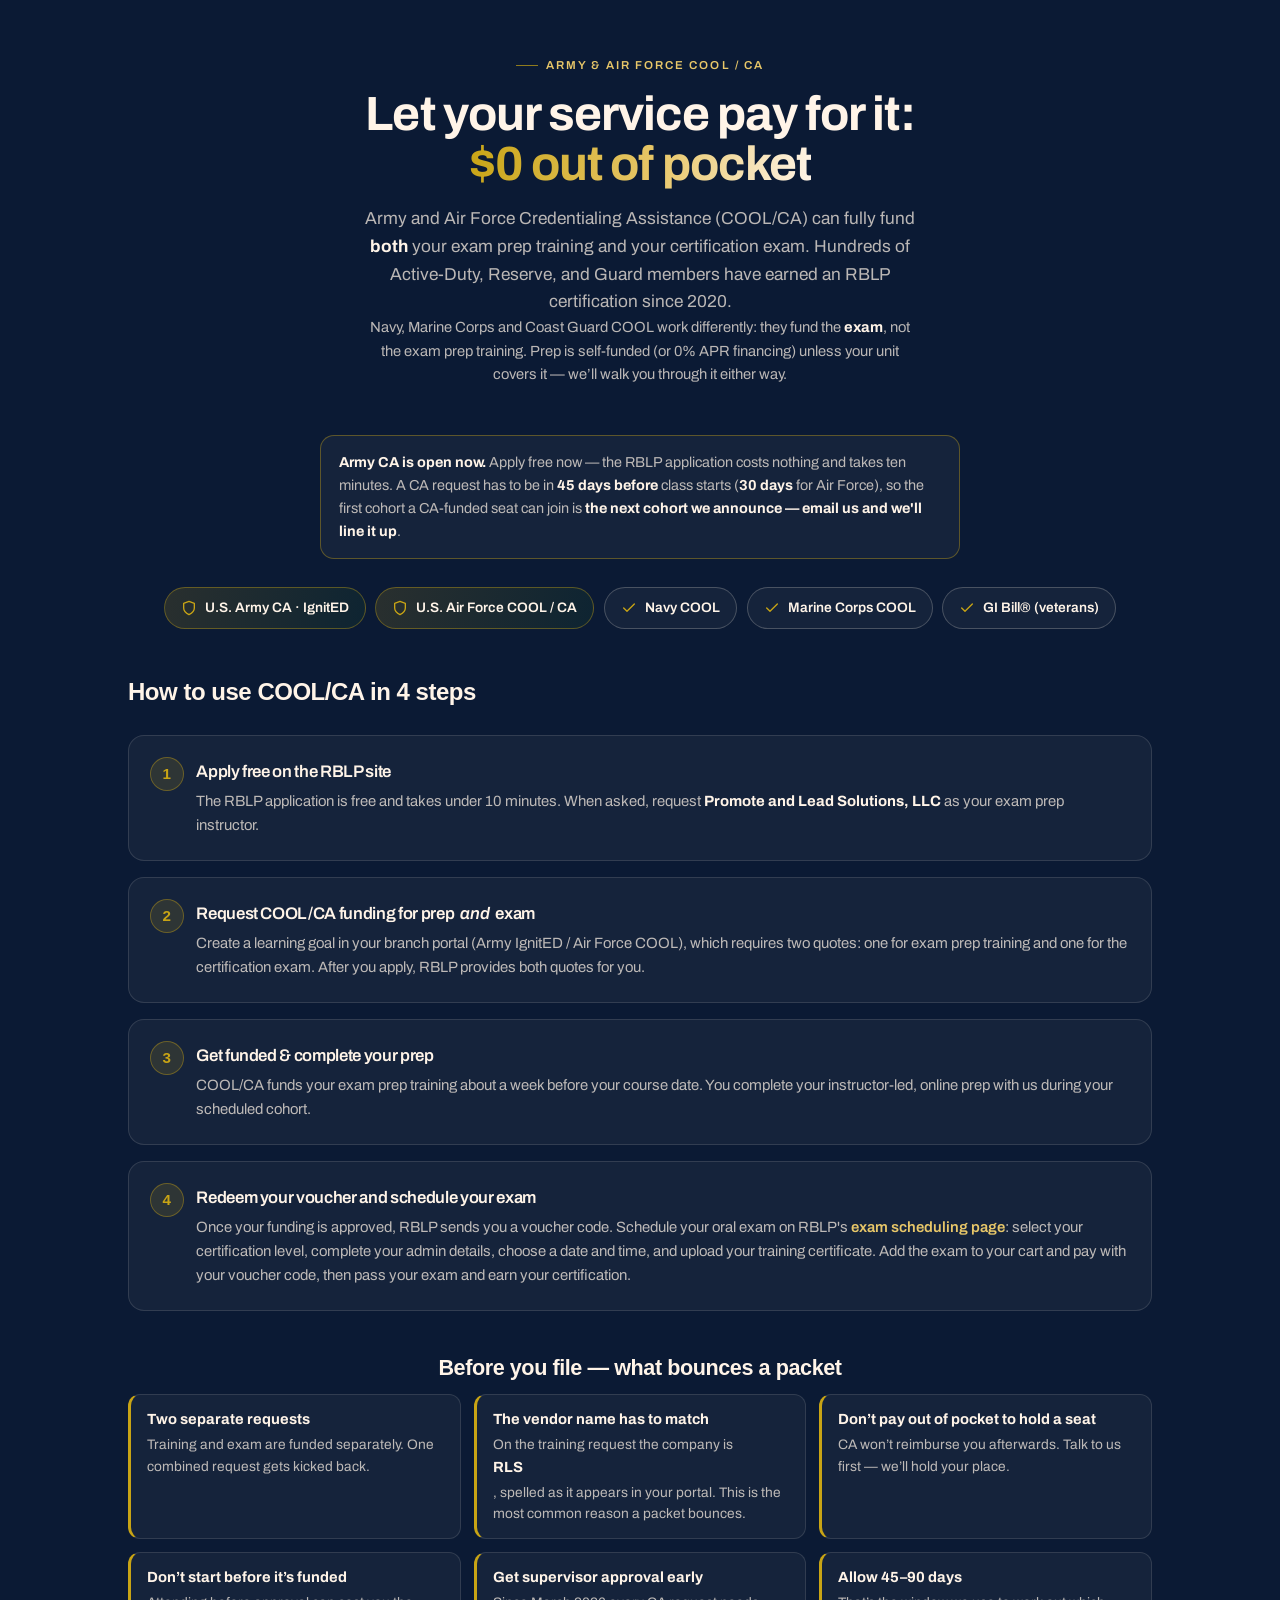
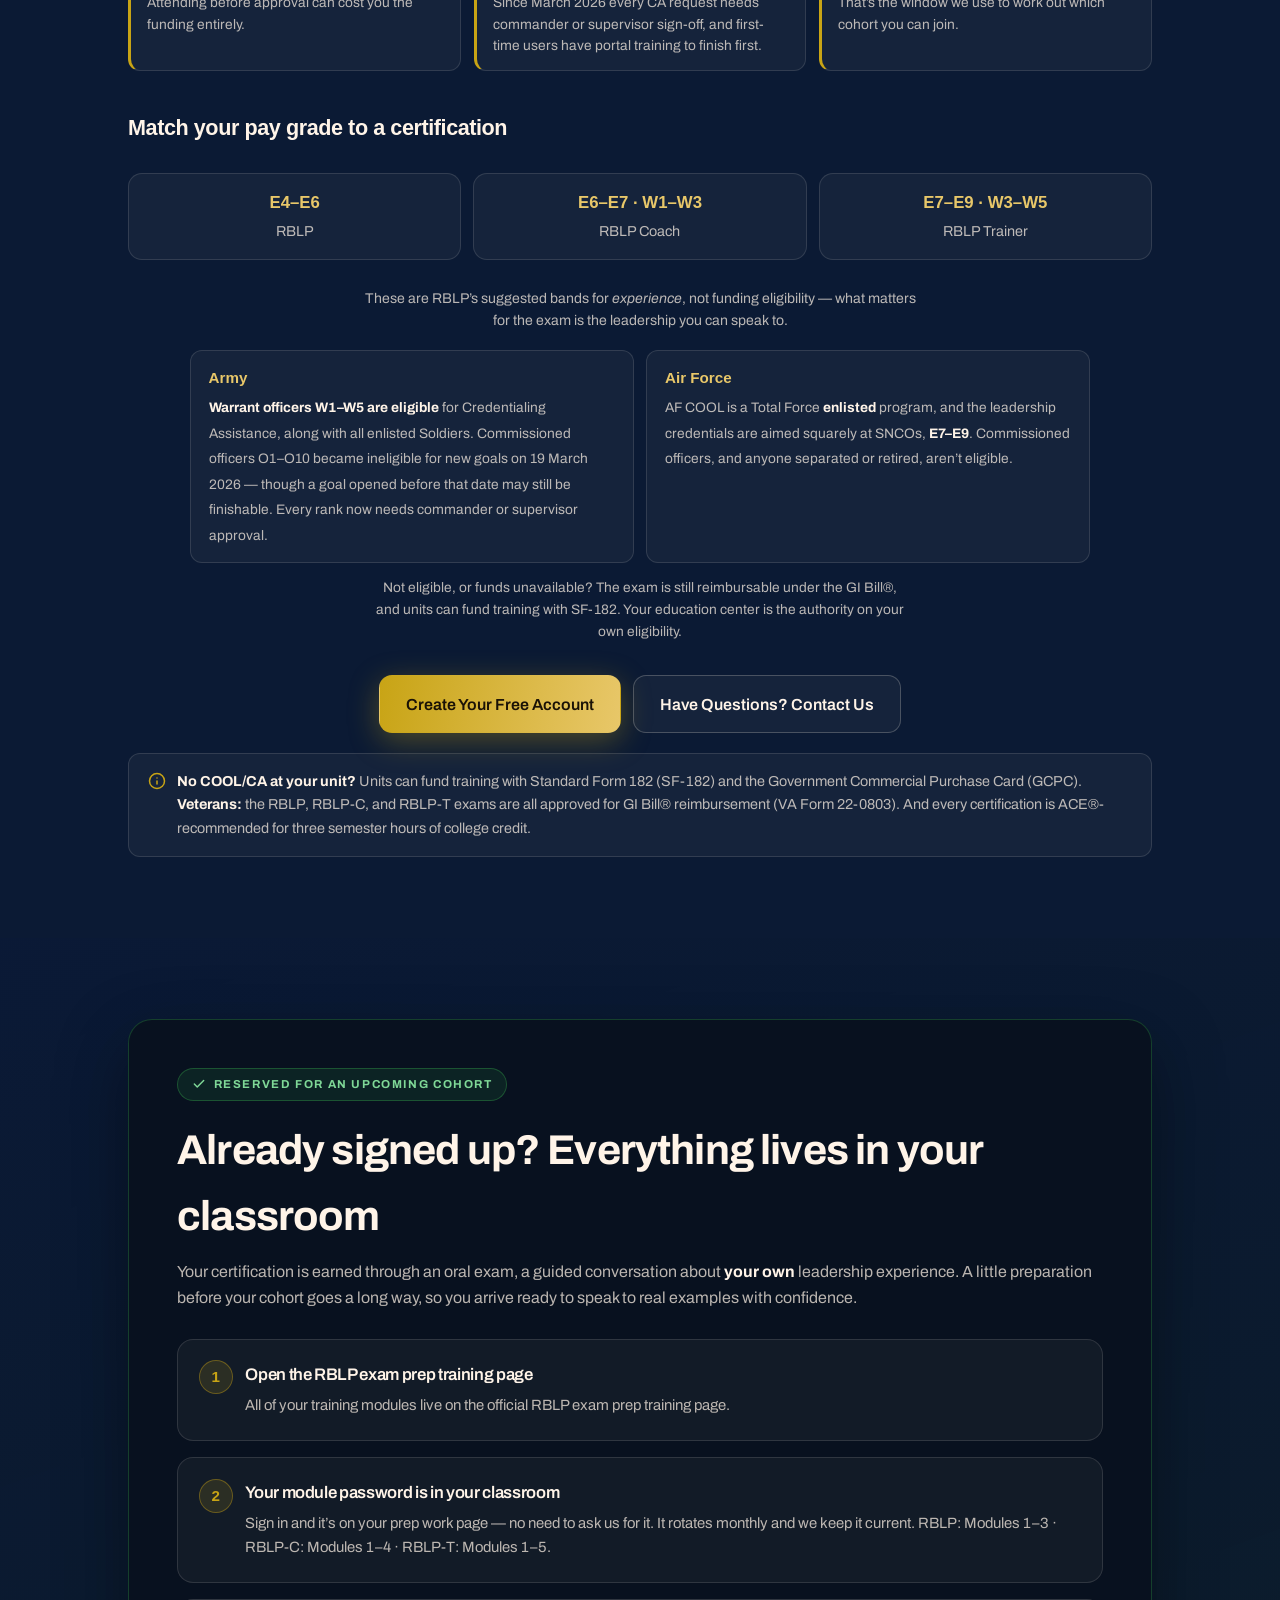
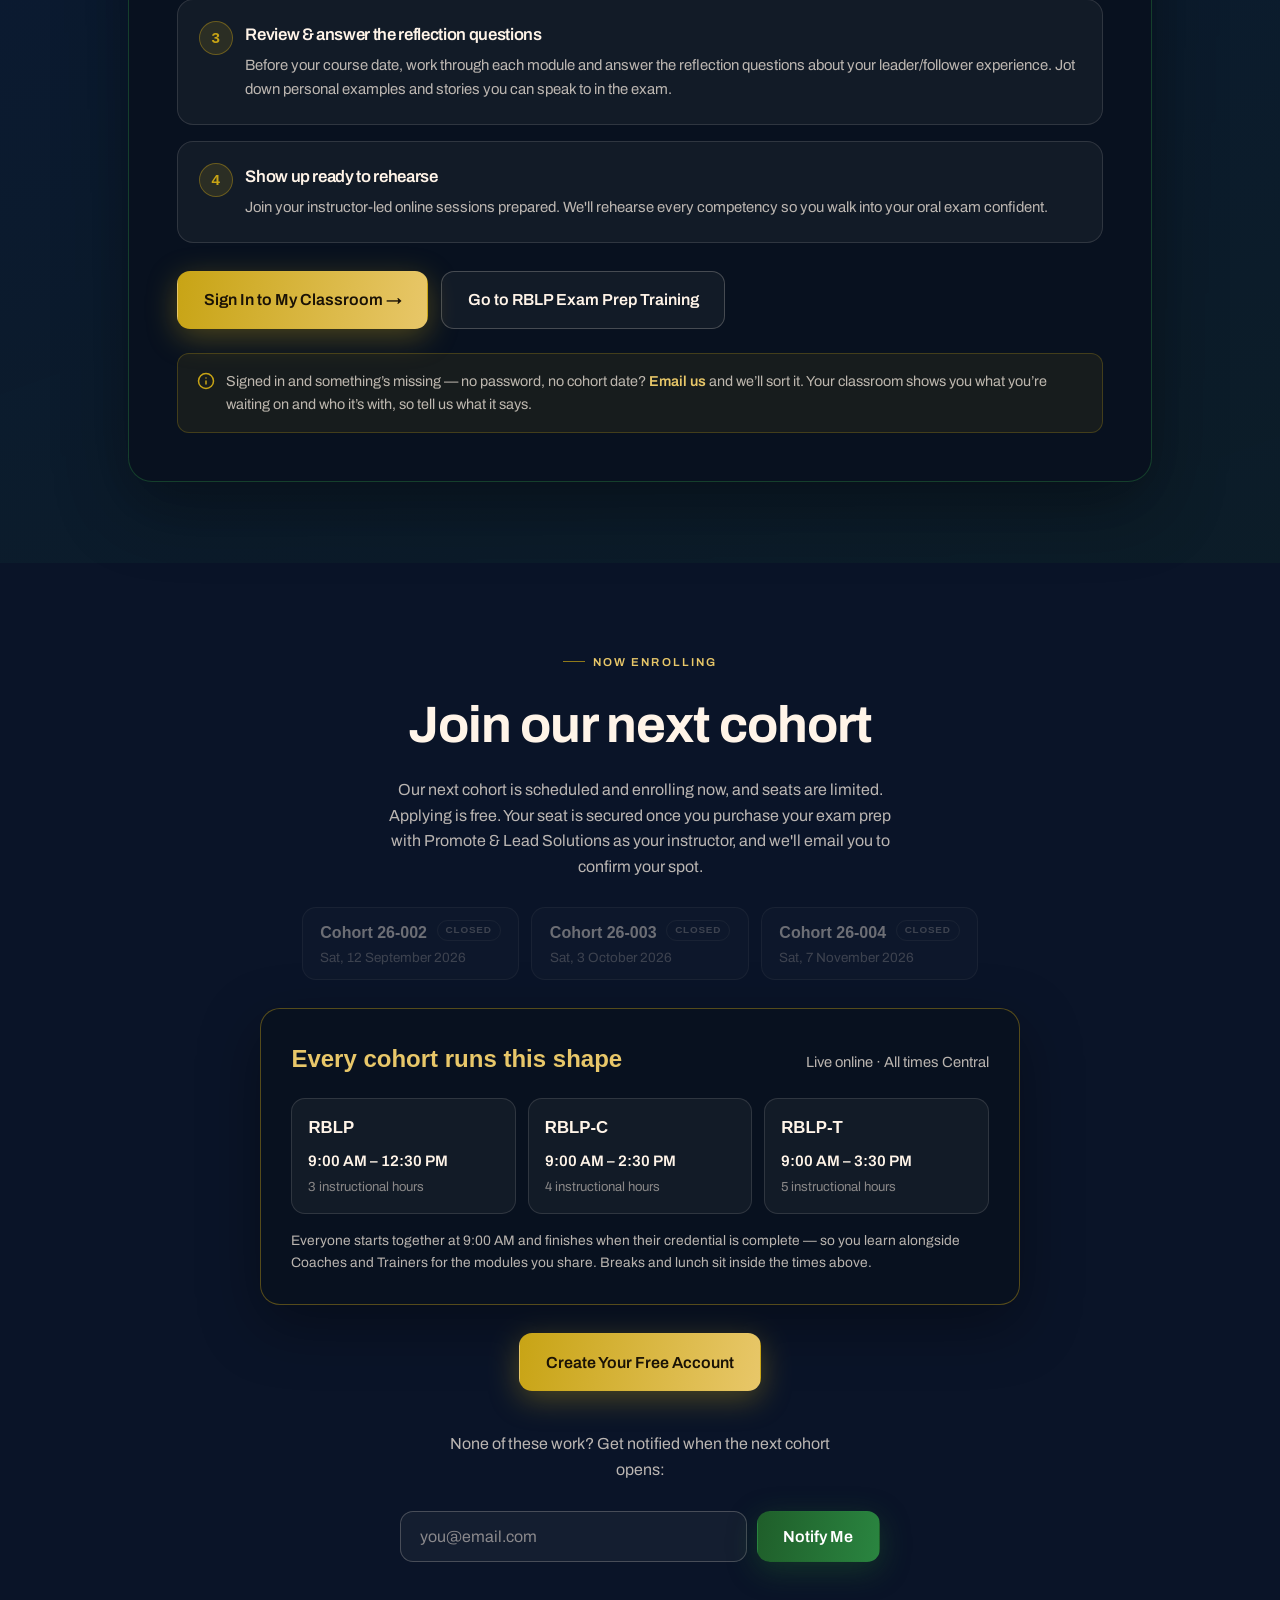
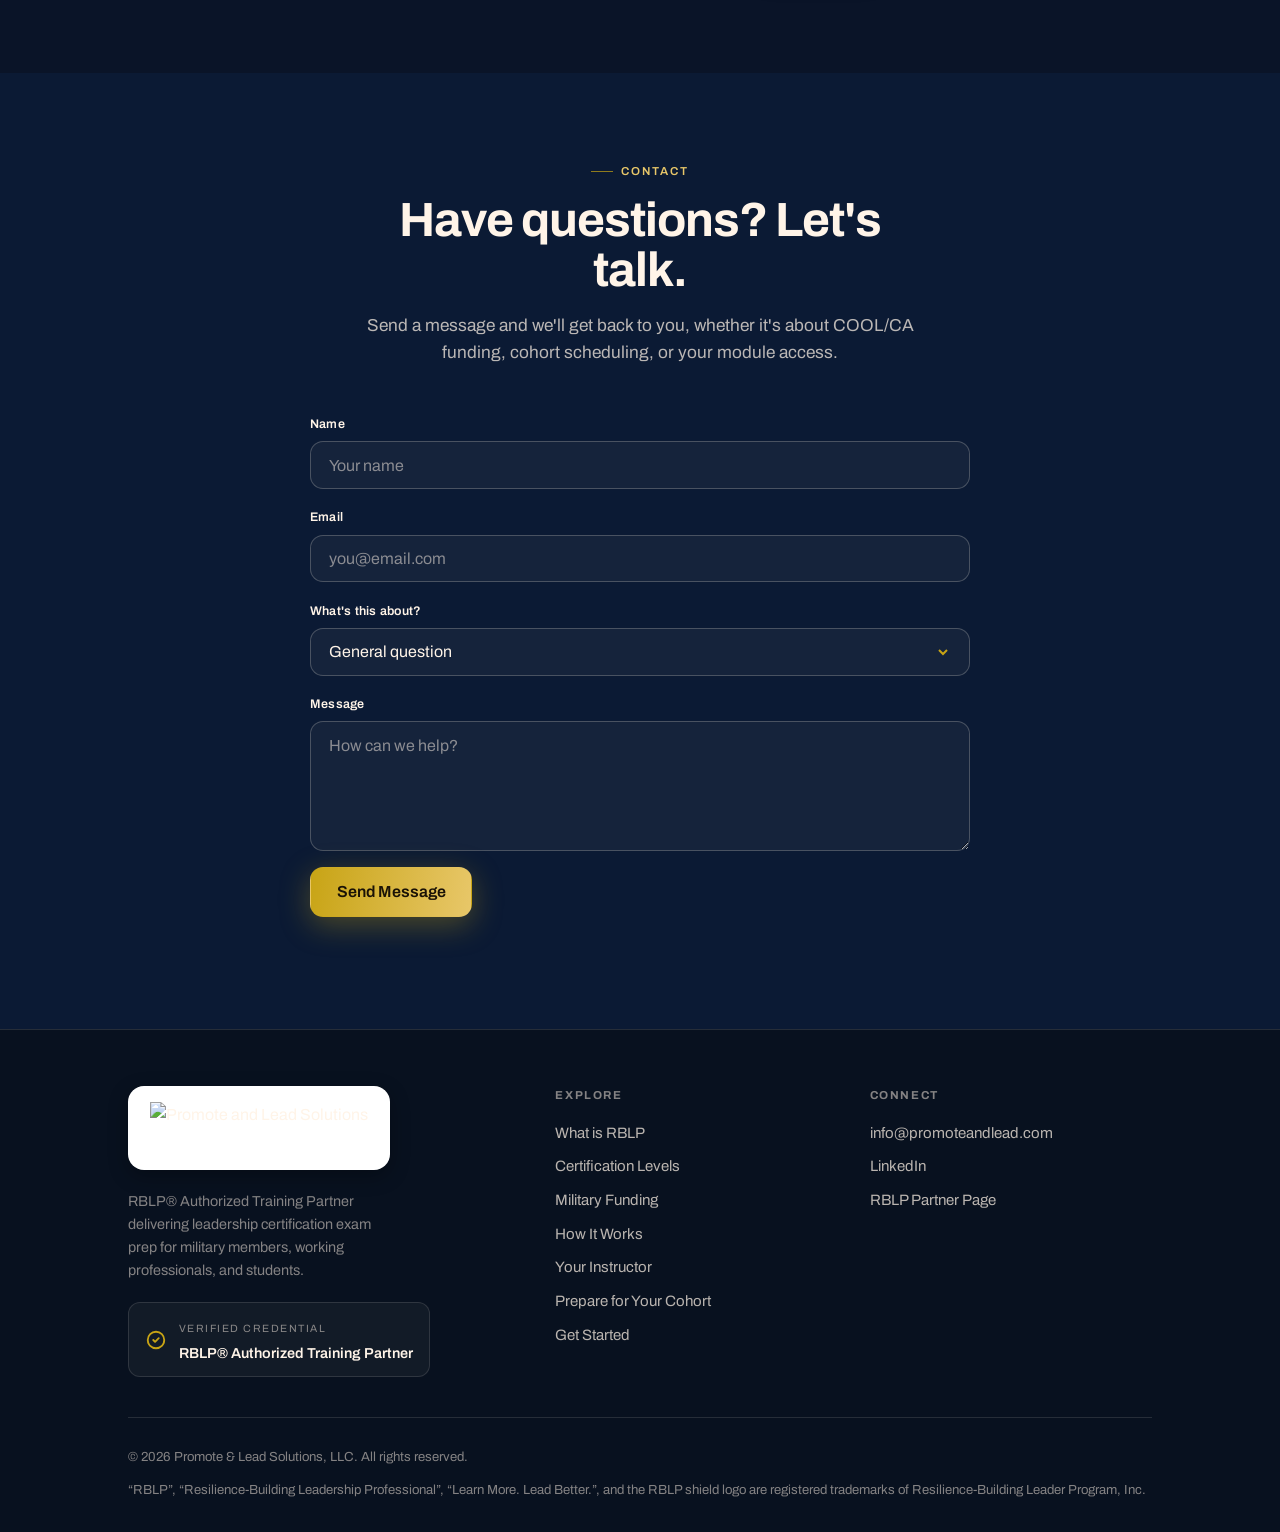
==== commit 5fe4cb62: "American English throughout — the audience is US military "RBLP raise that one" is British business " ====
--- a/index.html
+++ b/index.html
@@ -772,7 +772,7 @@
         </div>
         <div>
           <b>Air Force</b>
-          <span>AF COOL is a Total Force <strong style="color:var(--cream)">enlisted</strong> programme, and the leadership credentials are aimed squarely at SNCOs, <strong style="color:var(--cream)">E7&ndash;E9</strong>. Commissioned officers, and anyone separated or retired, aren&rsquo;t eligible.</span>
+          <span>AF COOL is a Total Force <strong style="color:var(--cream)">enlisted</strong> program, and the leadership credentials are aimed squarely at SNCOs, <strong style="color:var(--cream)">E7&ndash;E9</strong>. Commissioned officers, and anyone separated or retired, aren&rsquo;t eligible.</span>
         </div>
       </div>
       <p style="color:var(--text-soft);font-size:0.86rem;text-align:center;margin:0.9rem auto 0;max-width:66ch;">Not eligible, or funds unavailable? The exam is still reimbursable under the GI Bill&reg;, and units can fund training with SF&#8209;182. Your education center is the authority on your own eligibility.</p>
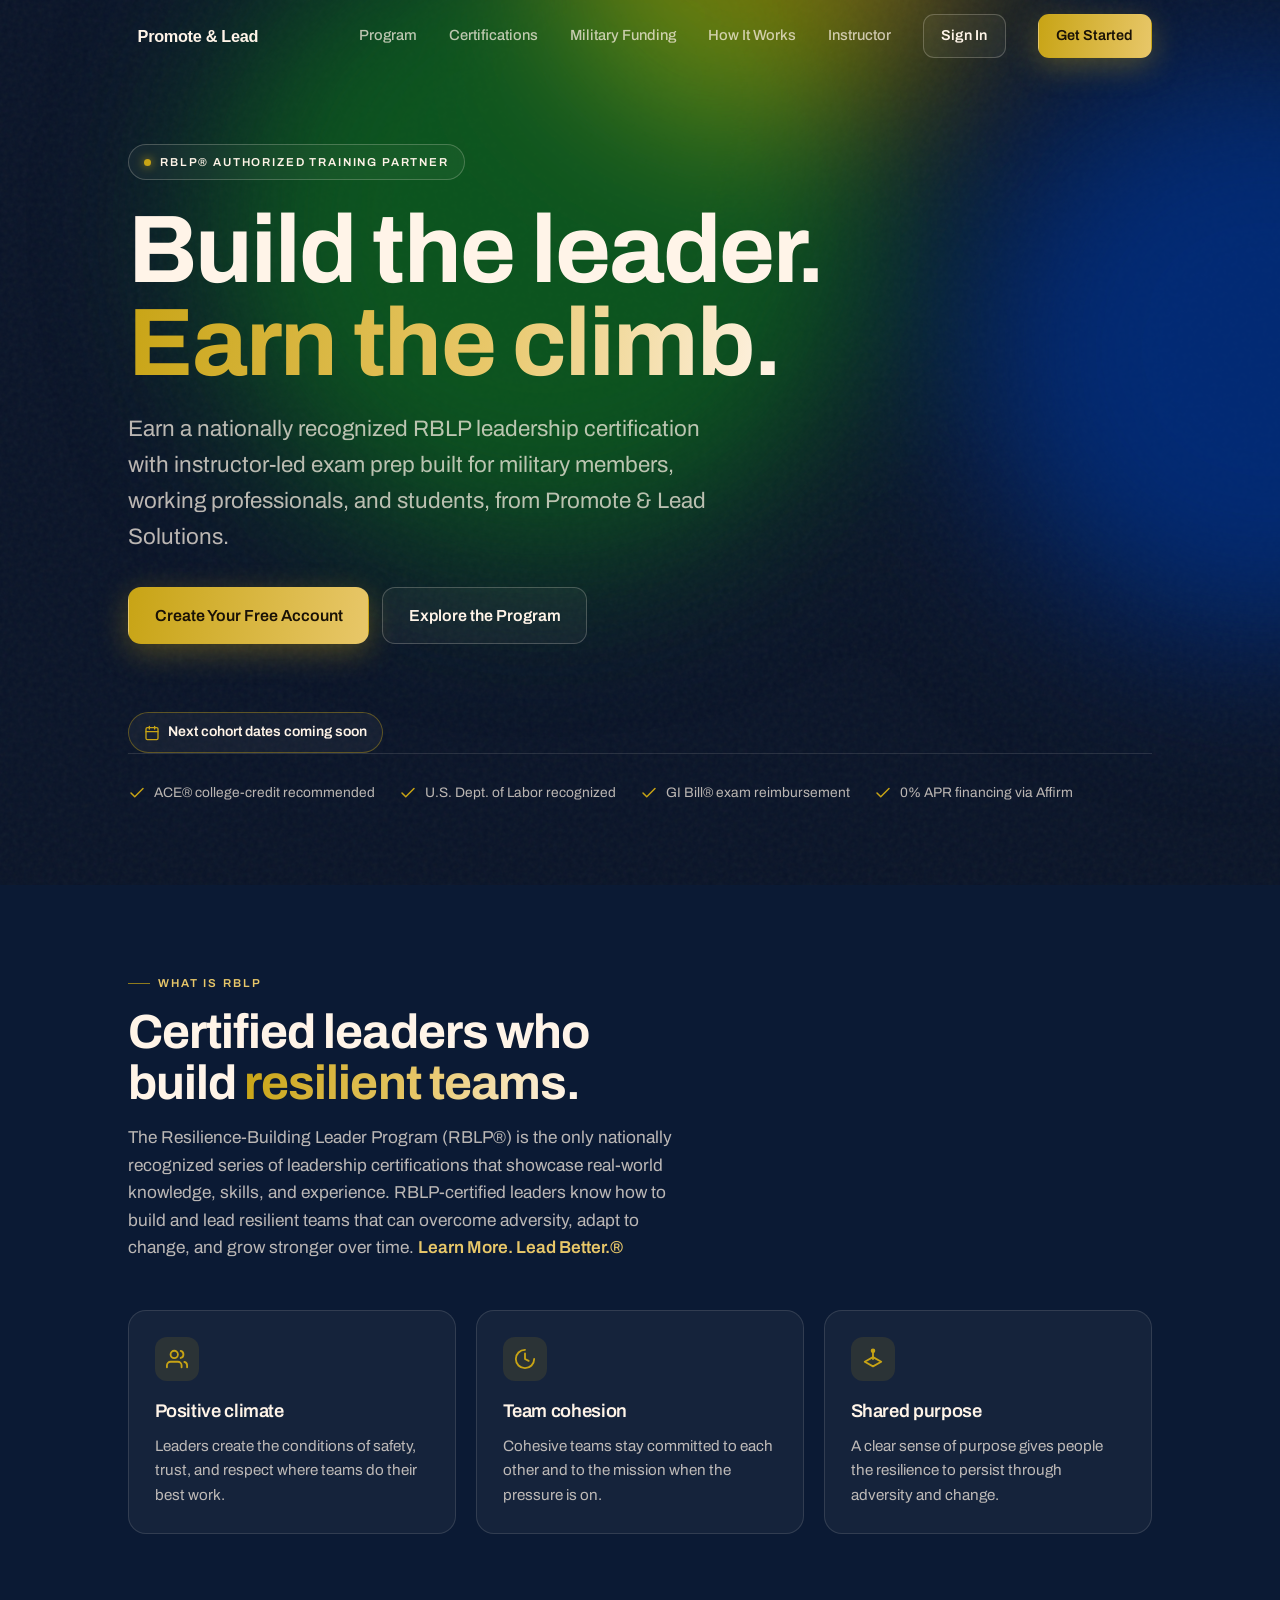
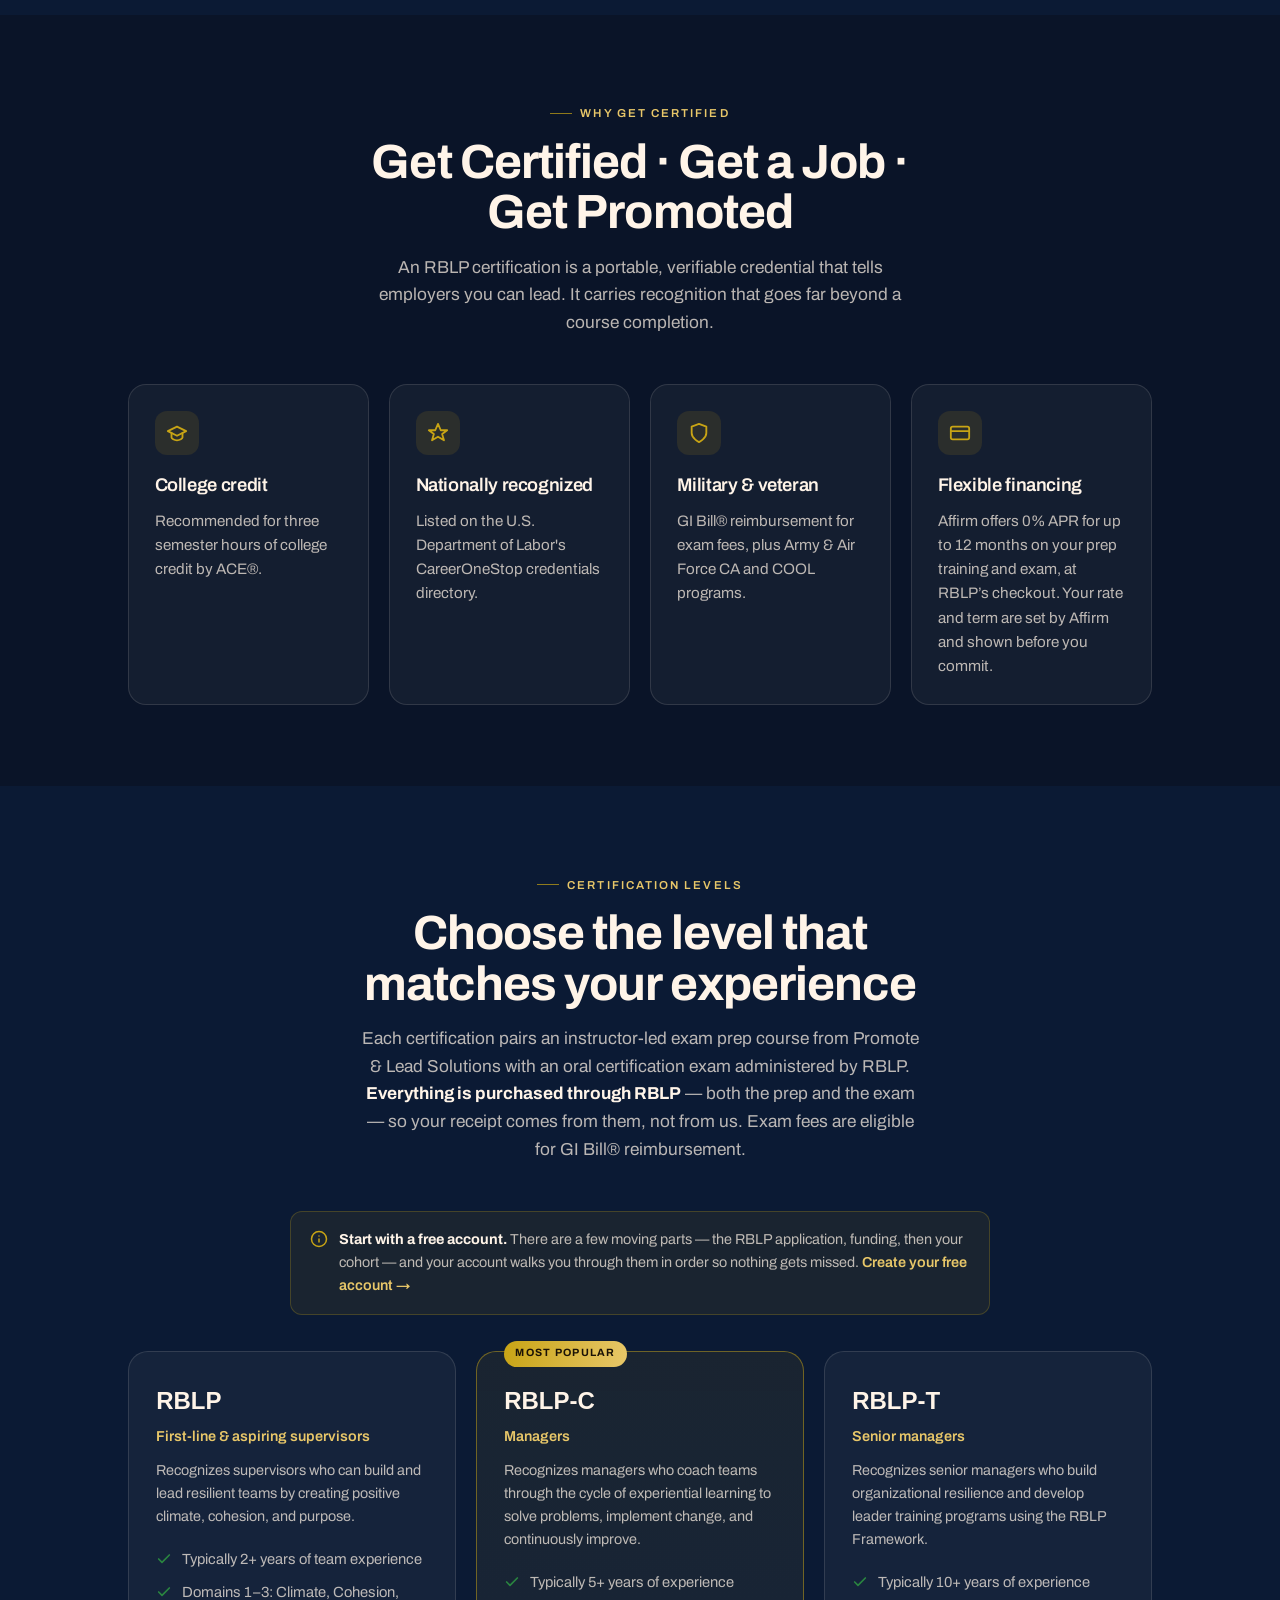
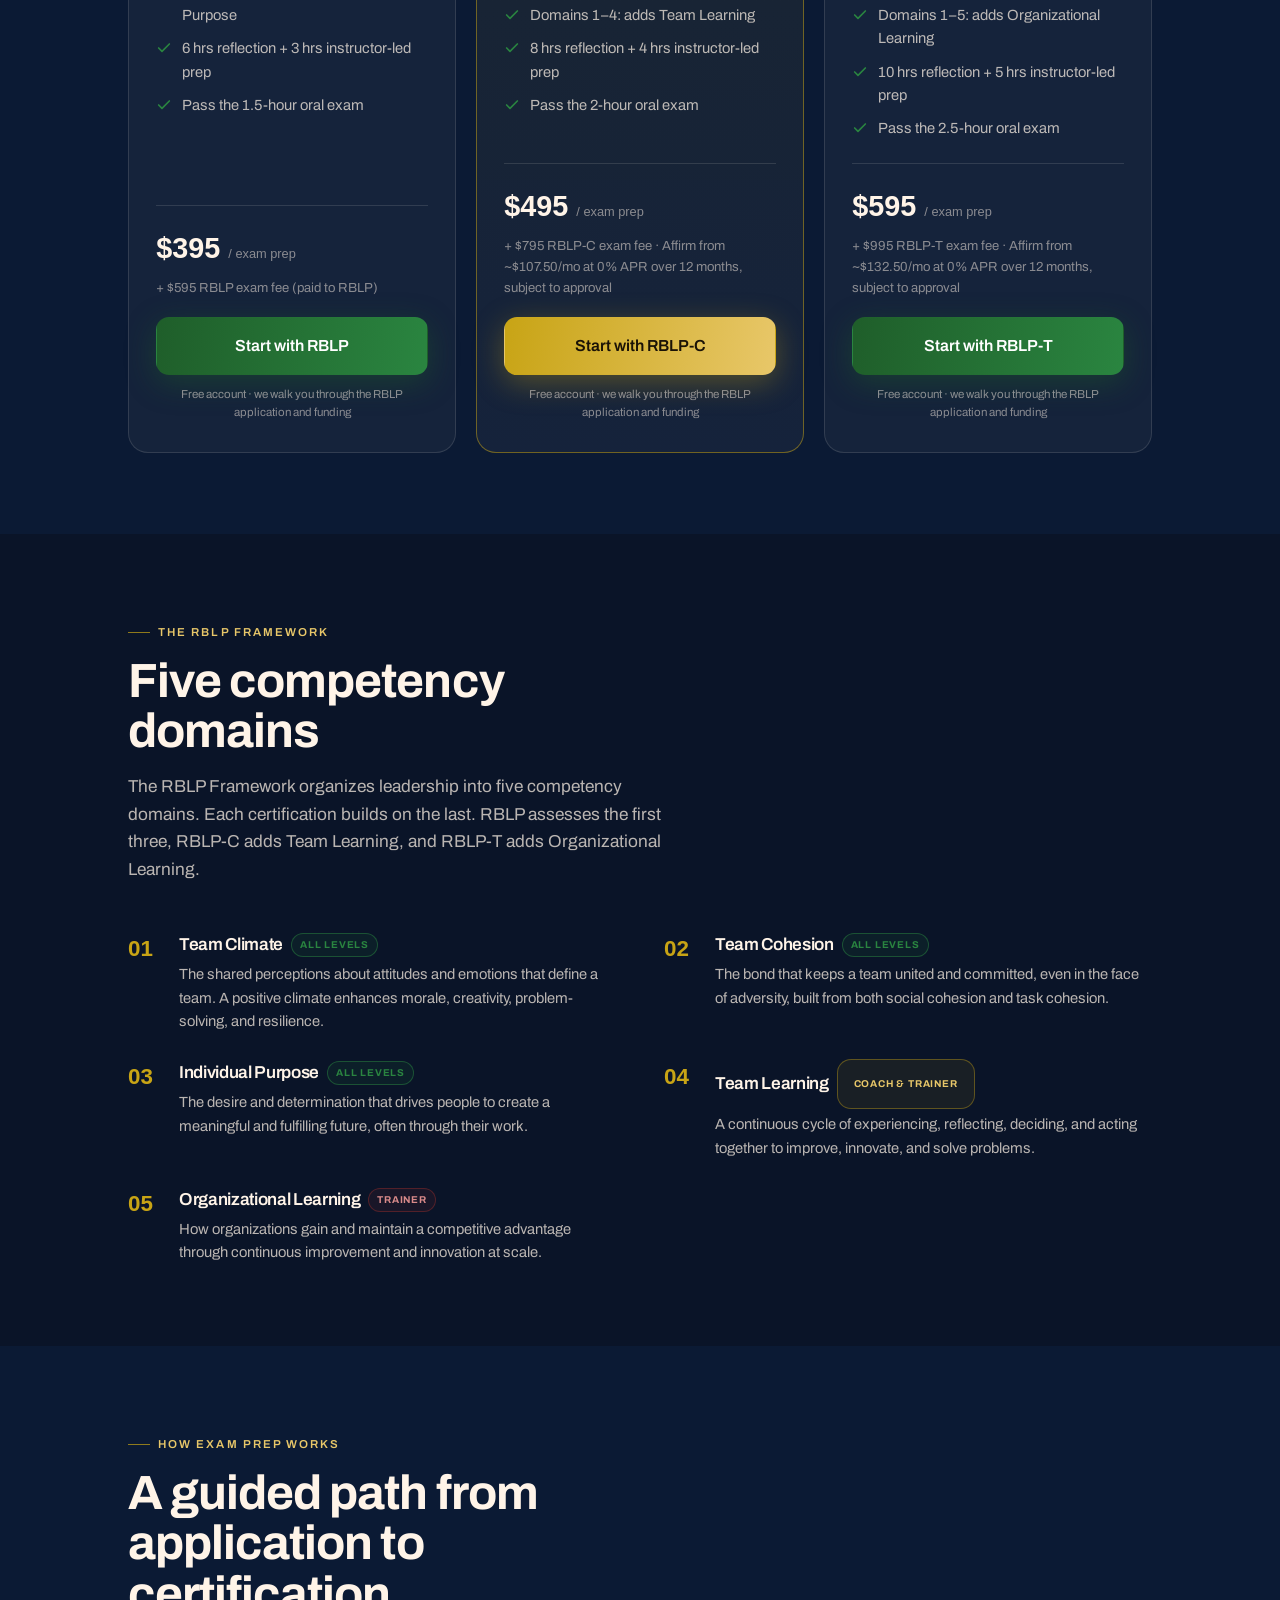
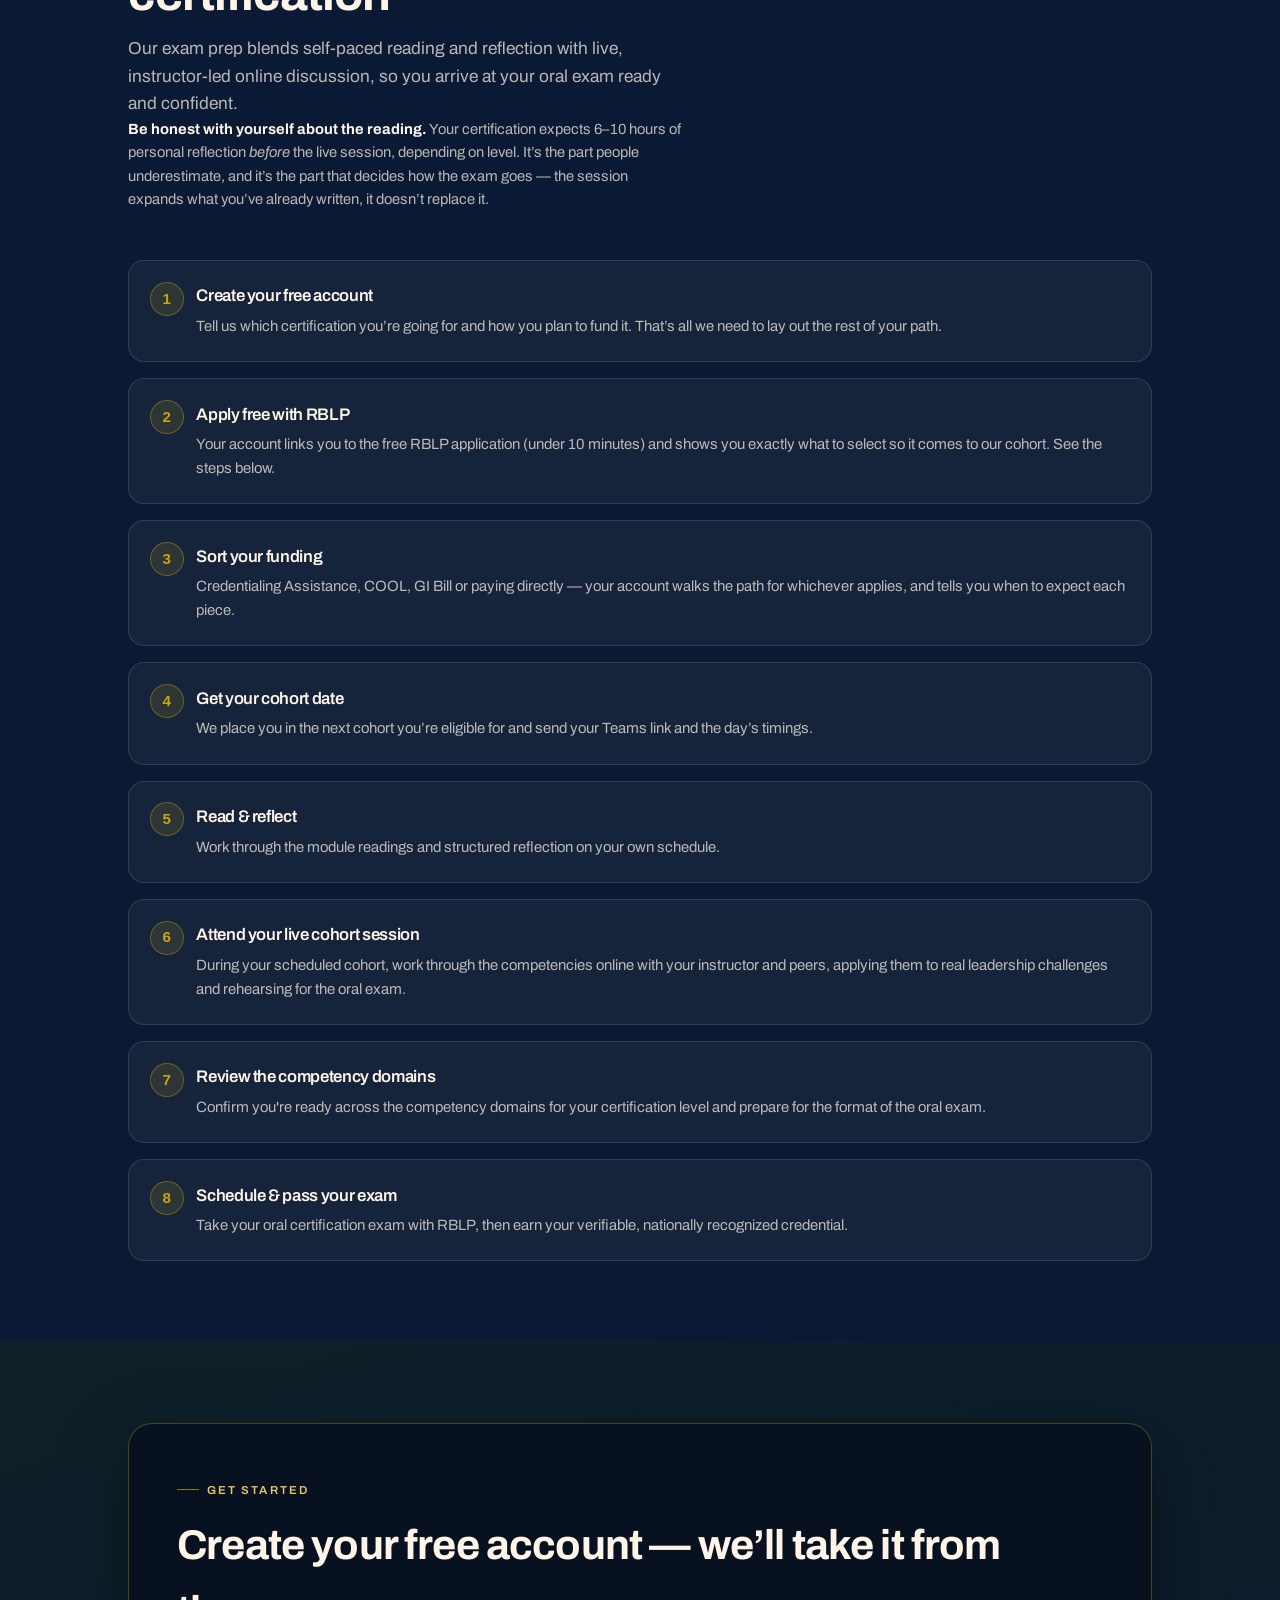
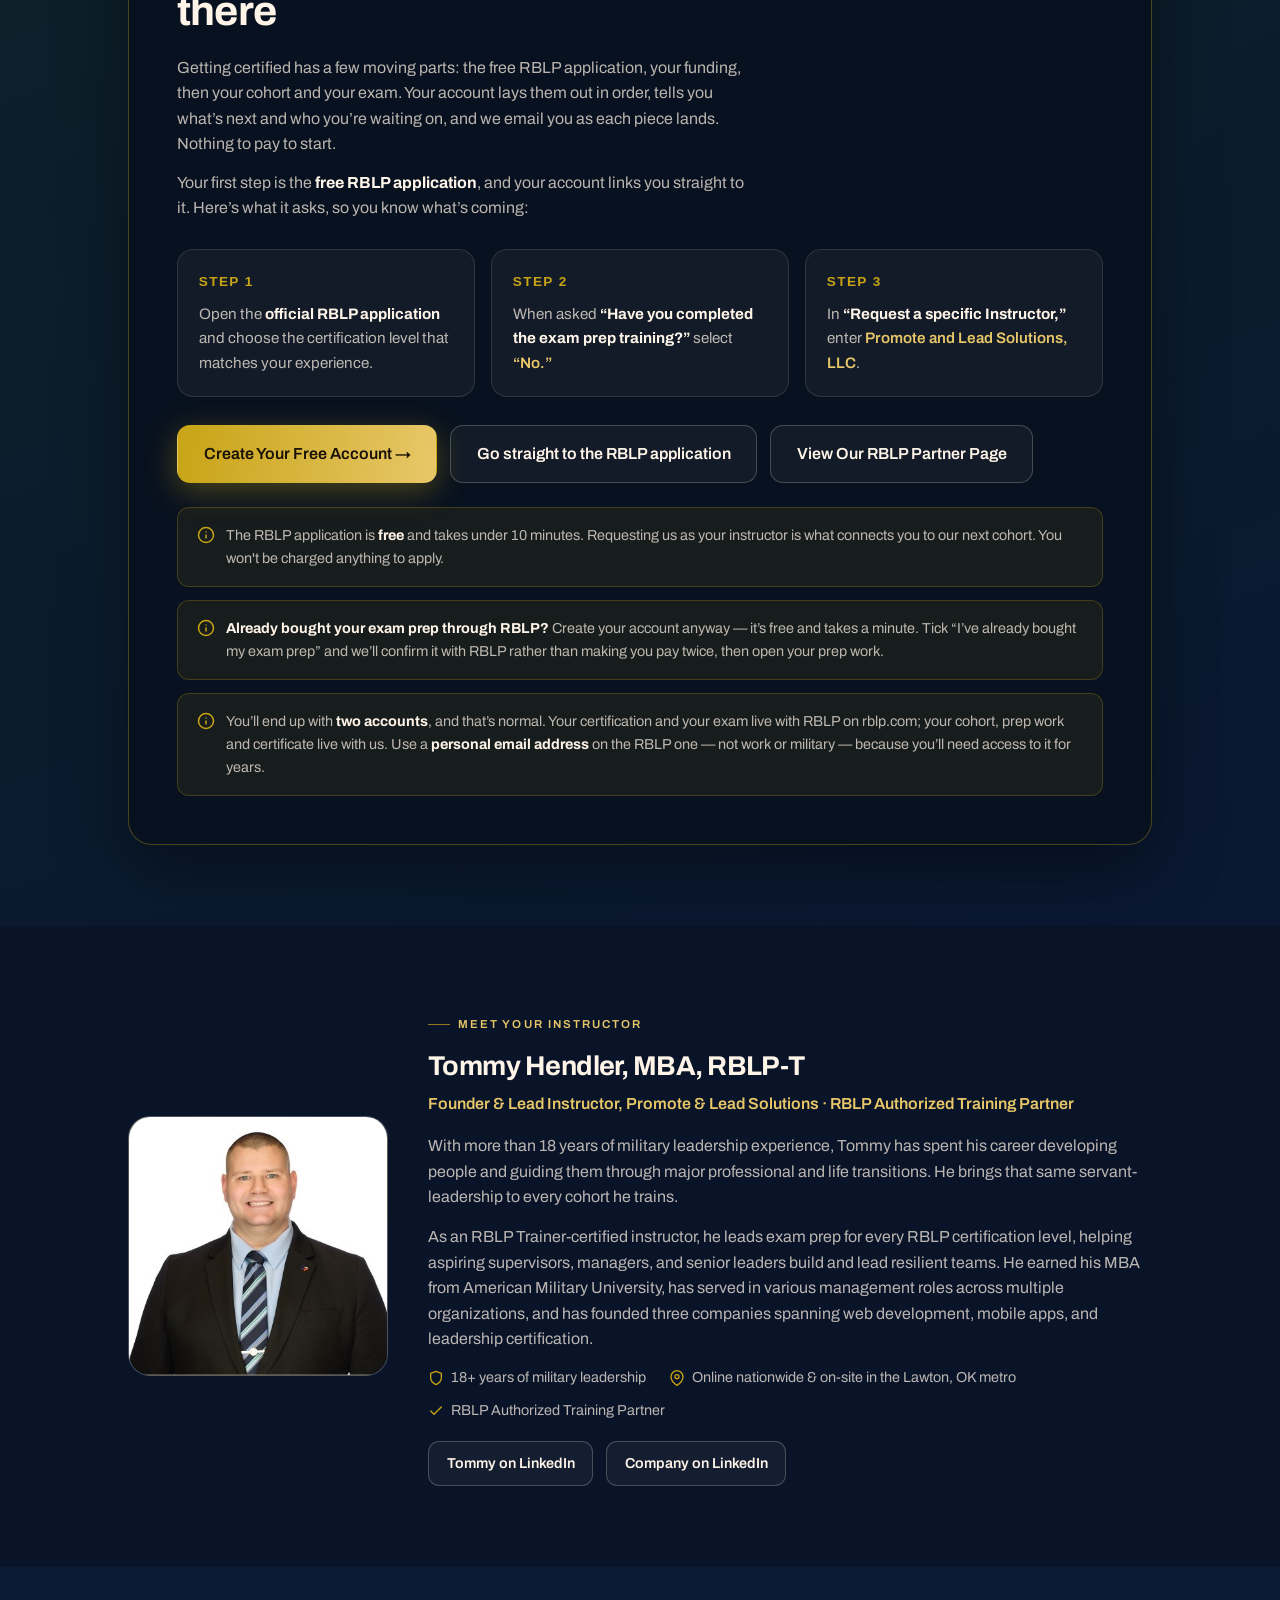
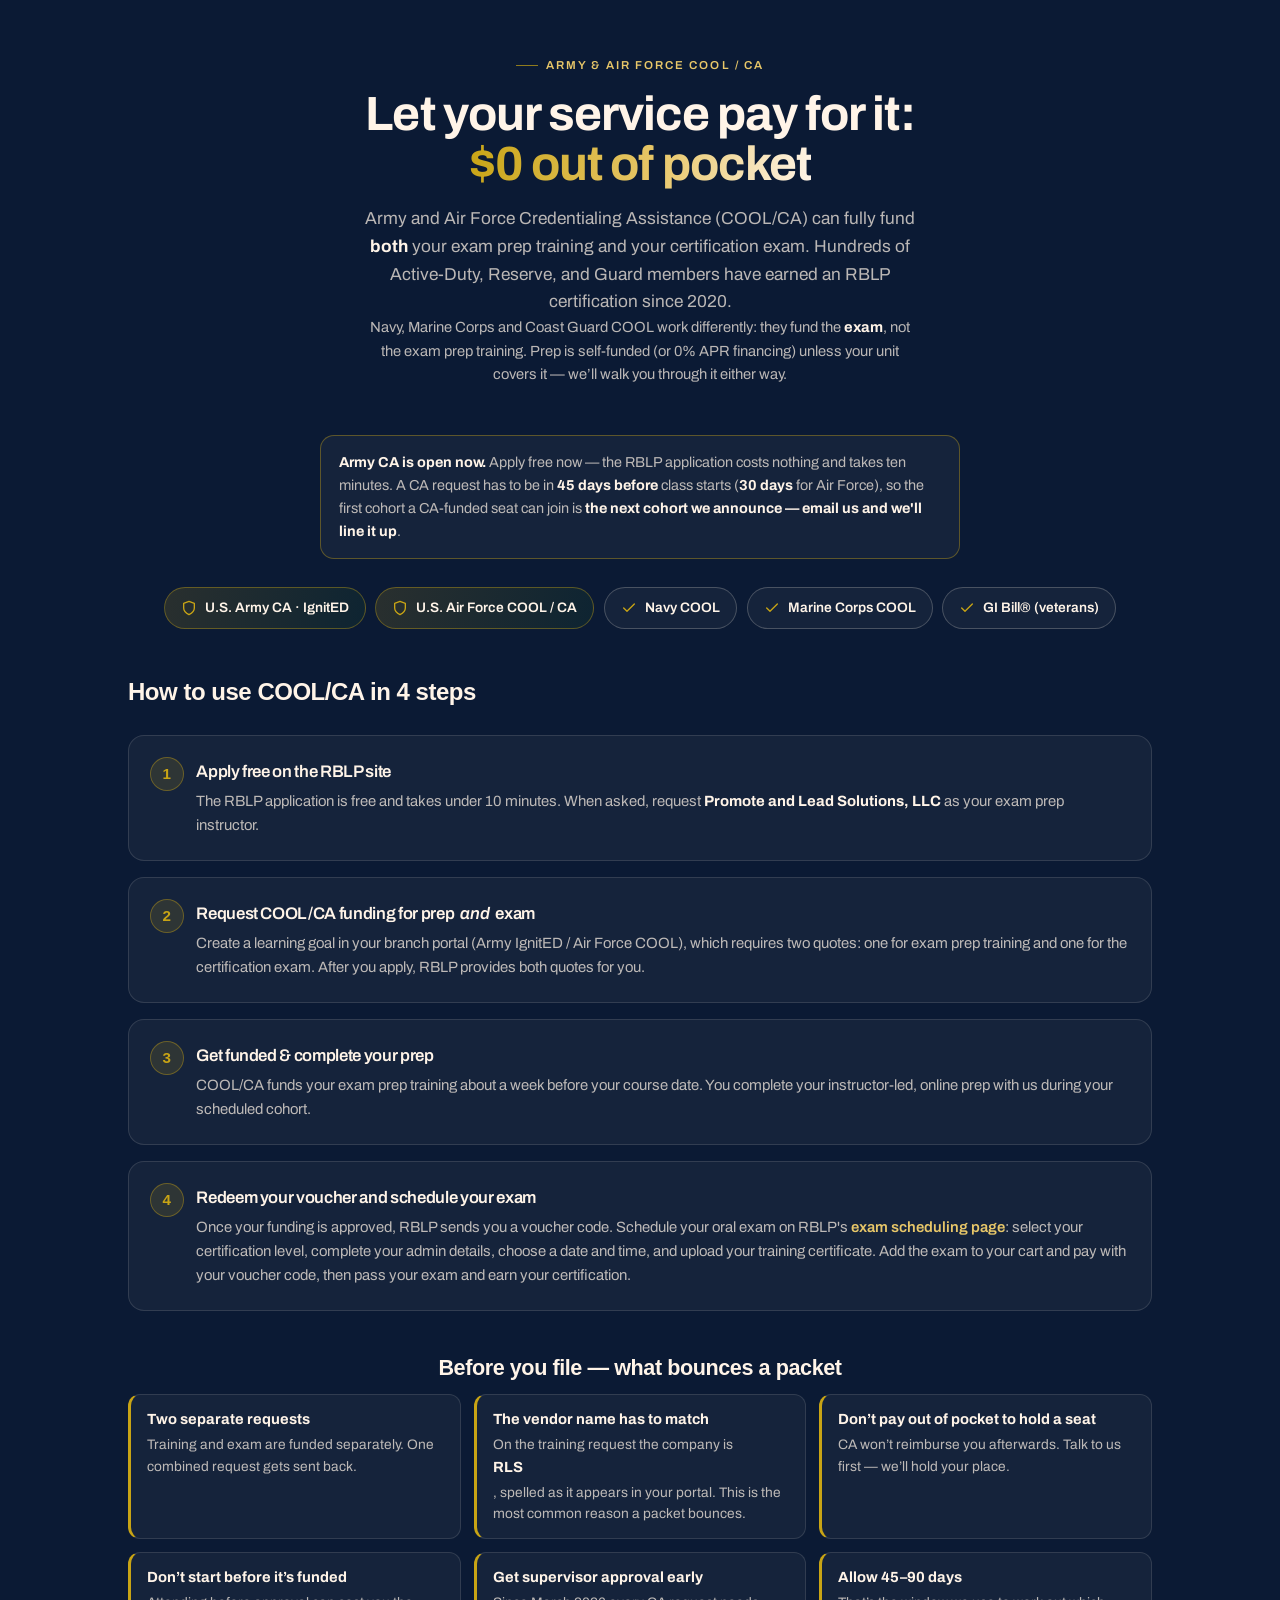
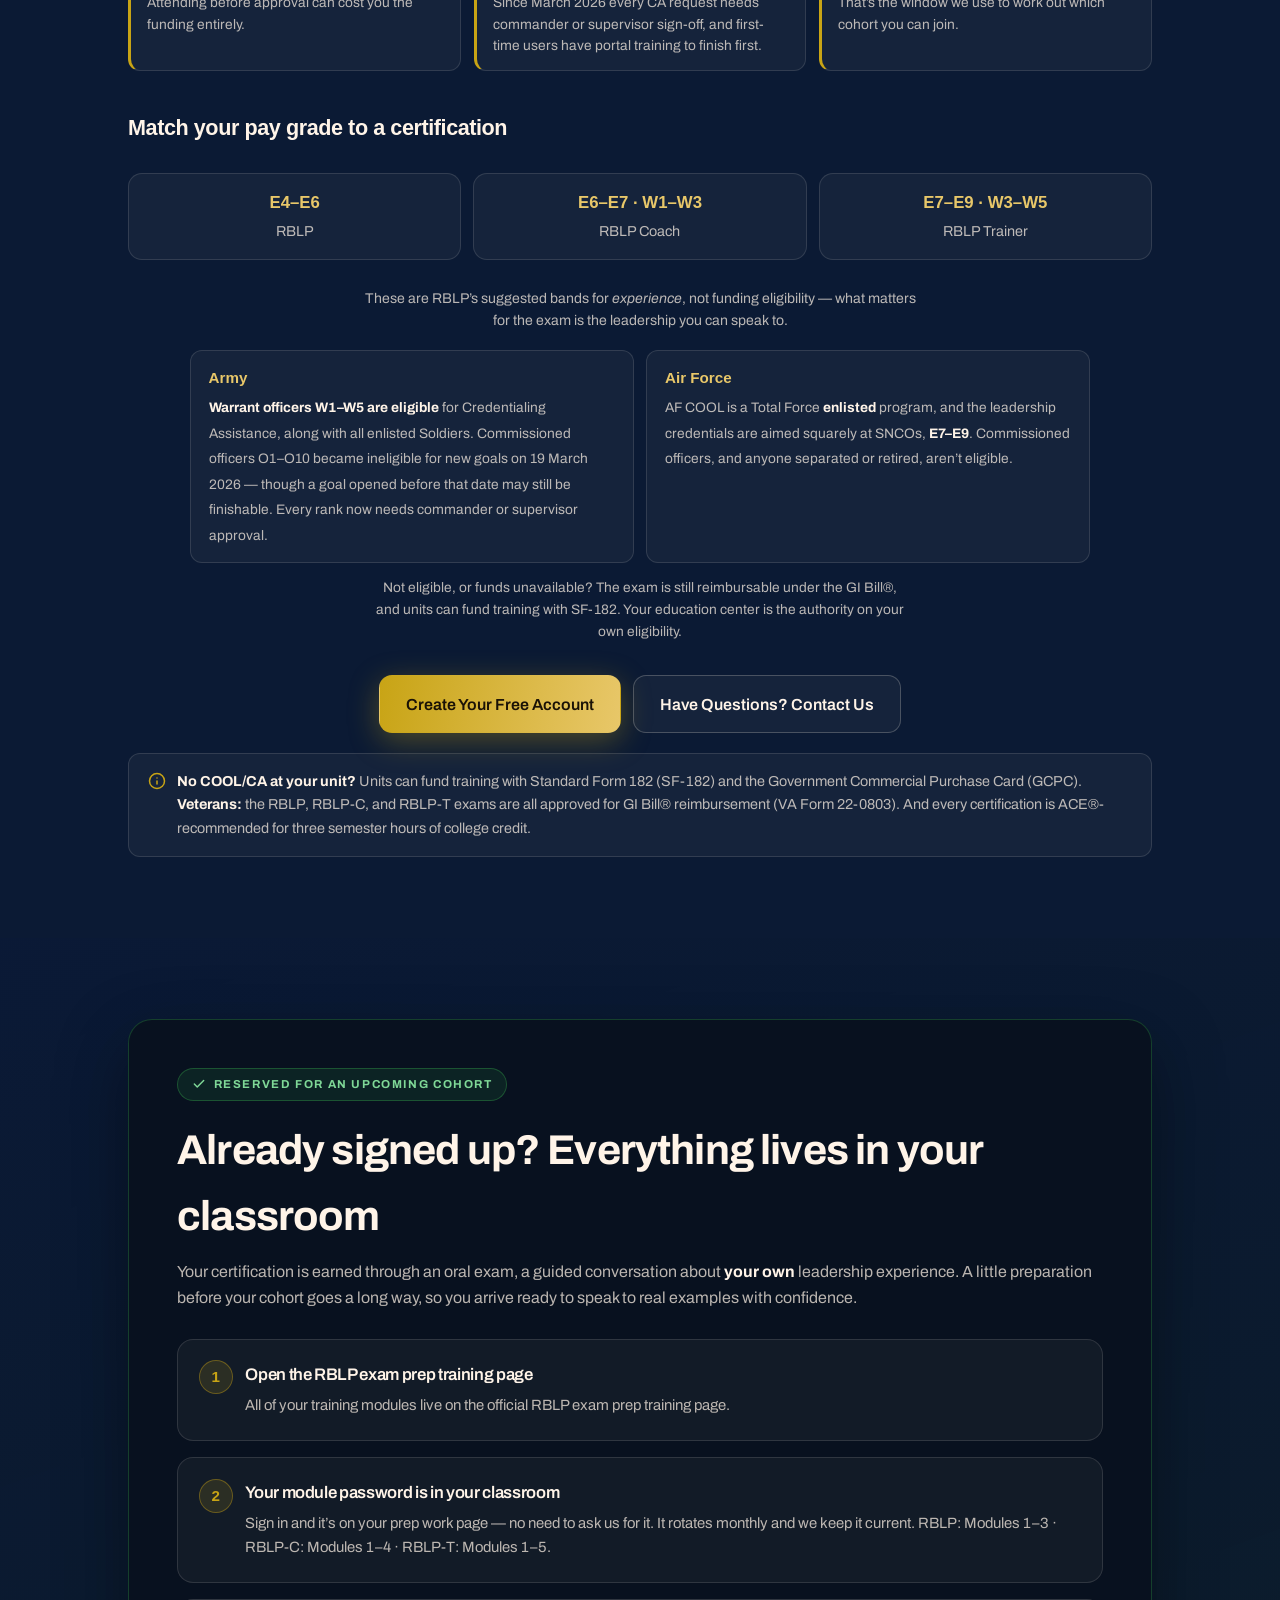
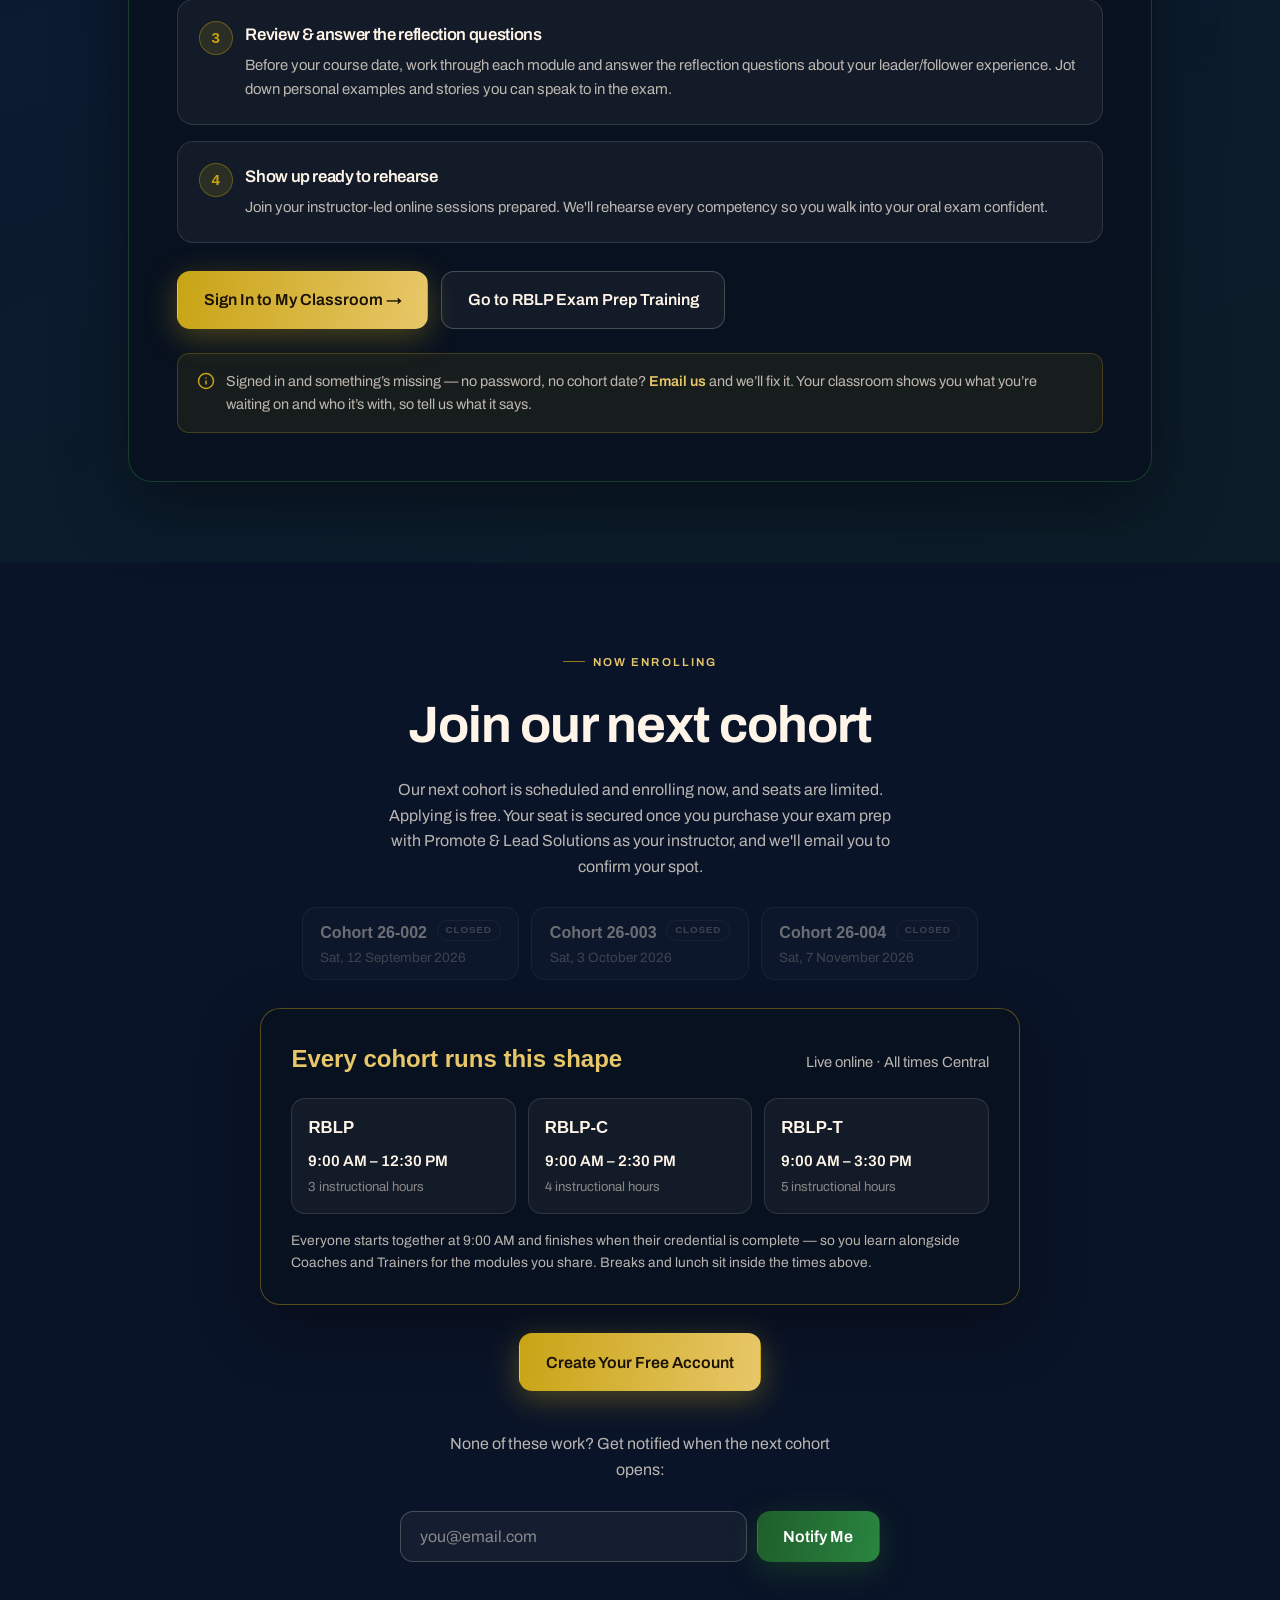
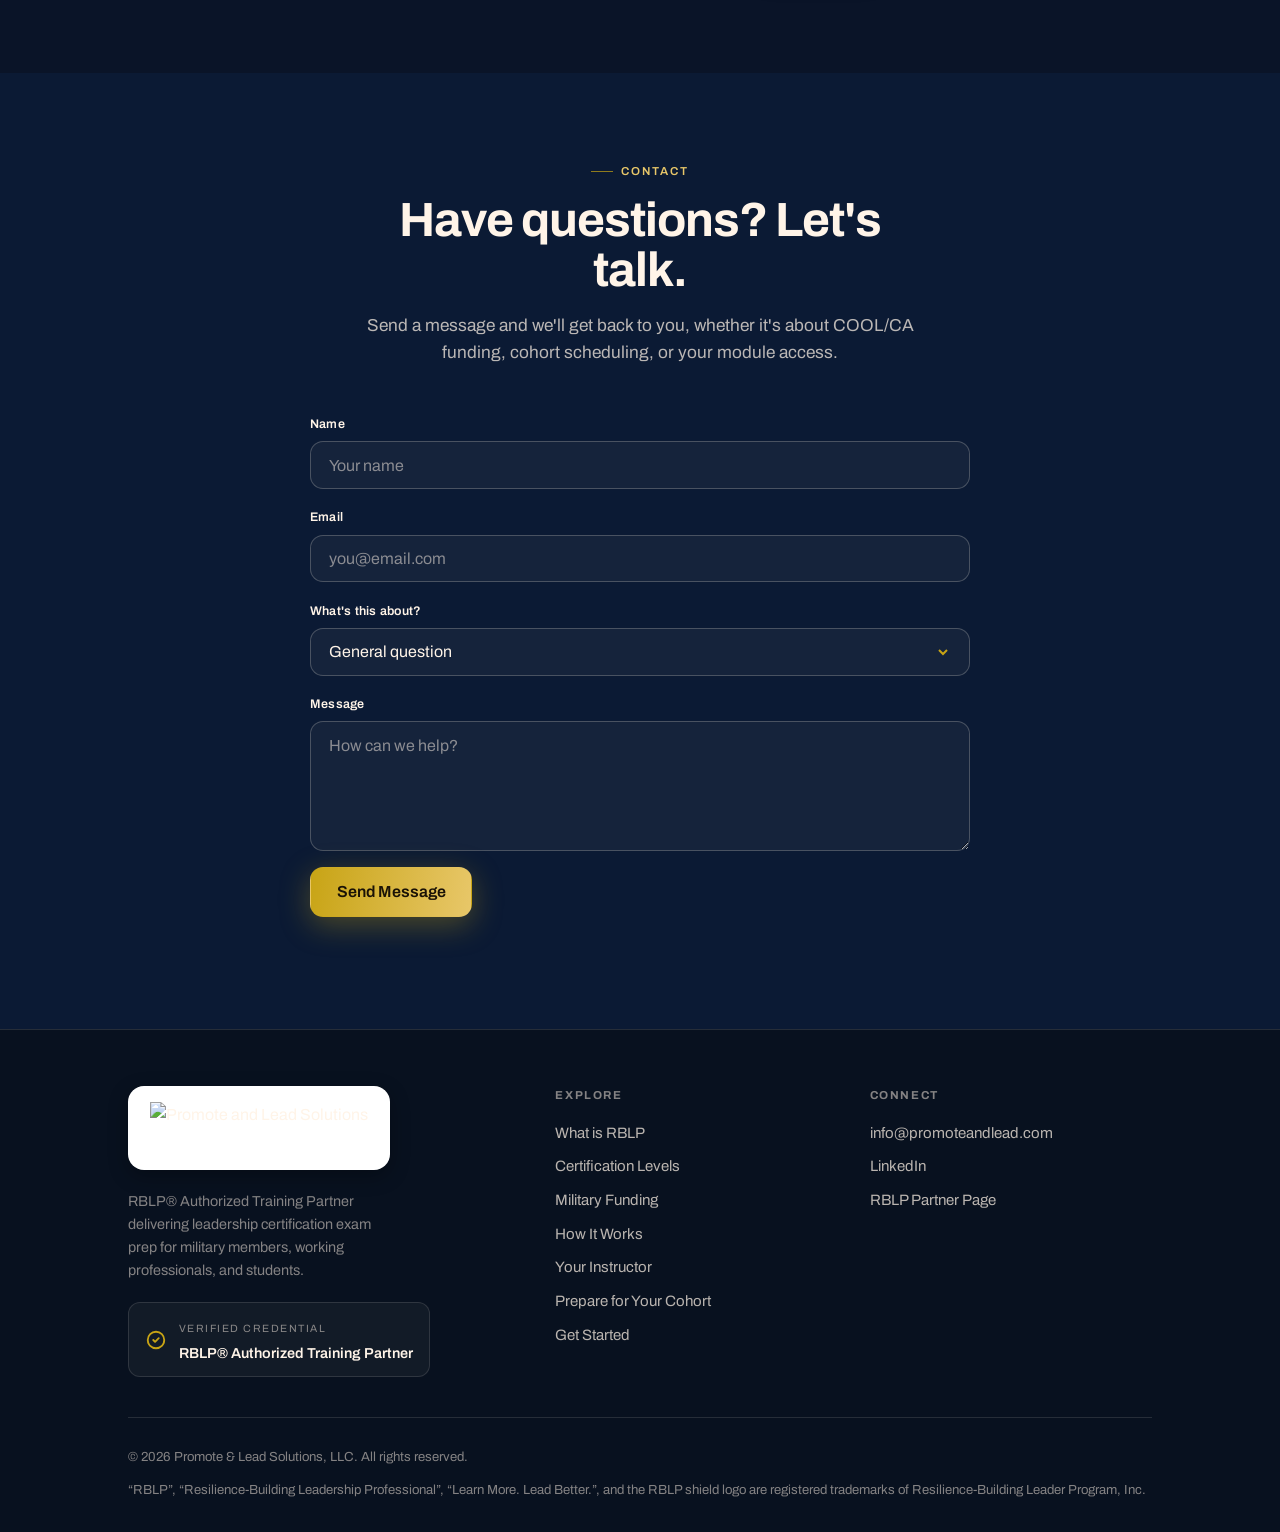
==== commit c29e34ea: ""Take the exam", not "sit the exam" More British idiom, and the spelling test couldn't see it. Fixed" ====
--- a/index.html
+++ b/index.html
@@ -748,7 +748,7 @@
         <h3 style="font-family:'Clash Display',sans-serif;font-weight:700;font-size:1.35rem;">Before you file &mdash; what bounces a packet</h3>
       </div>
       <div class="ca-gotchas reveal">
-        <div><b>Two separate requests</b>Training and exam are funded separately. One combined request gets kicked back.</div>
+        <div><b>Two separate requests</b>Training and exam are funded separately. One combined request gets sent back.</div>
         <div><b>The vendor name has to match</b>On the training request the company is <b style="color:var(--cream)">RLS</b>, spelled as it appears in your portal. This is the most common reason a packet bounces.</div>
         <div><b>Don&rsquo;t pay out of pocket to hold a seat</b>CA won&rsquo;t reimburse you afterwards. Talk to us first &mdash; we&rsquo;ll hold your place.</div>
         <div><b>Don&rsquo;t start before it&rsquo;s funded</b>Attending before approval can cost you the funding entirely.</div>
@@ -829,7 +829,7 @@
 
         <div class="apply-note" style="margin-top:1.5rem;">
           <svg width="18" height="18" viewBox="0 0 24 24" fill="none" stroke="currentColor" stroke-width="2" stroke-linecap="round" stroke-linejoin="round"><circle cx="12" cy="12" r="10"/><path d="M12 16v-4M12 8h.01"/></svg>
-          <span>Signed in and something&rsquo;s missing &mdash; no password, no cohort date? <a href="#contact" onclick="var t=document.getElementById('cf-topic'); if(t) t.value='Module password / access';" style="color:var(--gold-2);font-weight:600;text-decoration:none;">Email us</a> and we&rsquo;ll sort it. Your classroom shows you what you&rsquo;re waiting on and who it&rsquo;s with, so tell us what it says.</span>
+          <span>Signed in and something&rsquo;s missing &mdash; no password, no cohort date? <a href="#contact" onclick="var t=document.getElementById('cf-topic'); if(t) t.value='Module password / access';" style="color:var(--gold-2);font-weight:600;text-decoration:none;">Email us</a> and we&rsquo;ll fix it. Your classroom shows you what you&rsquo;re waiting on and who it&rsquo;s with, so tell us what it says.</span>
         </div>
       </div>
     </div>
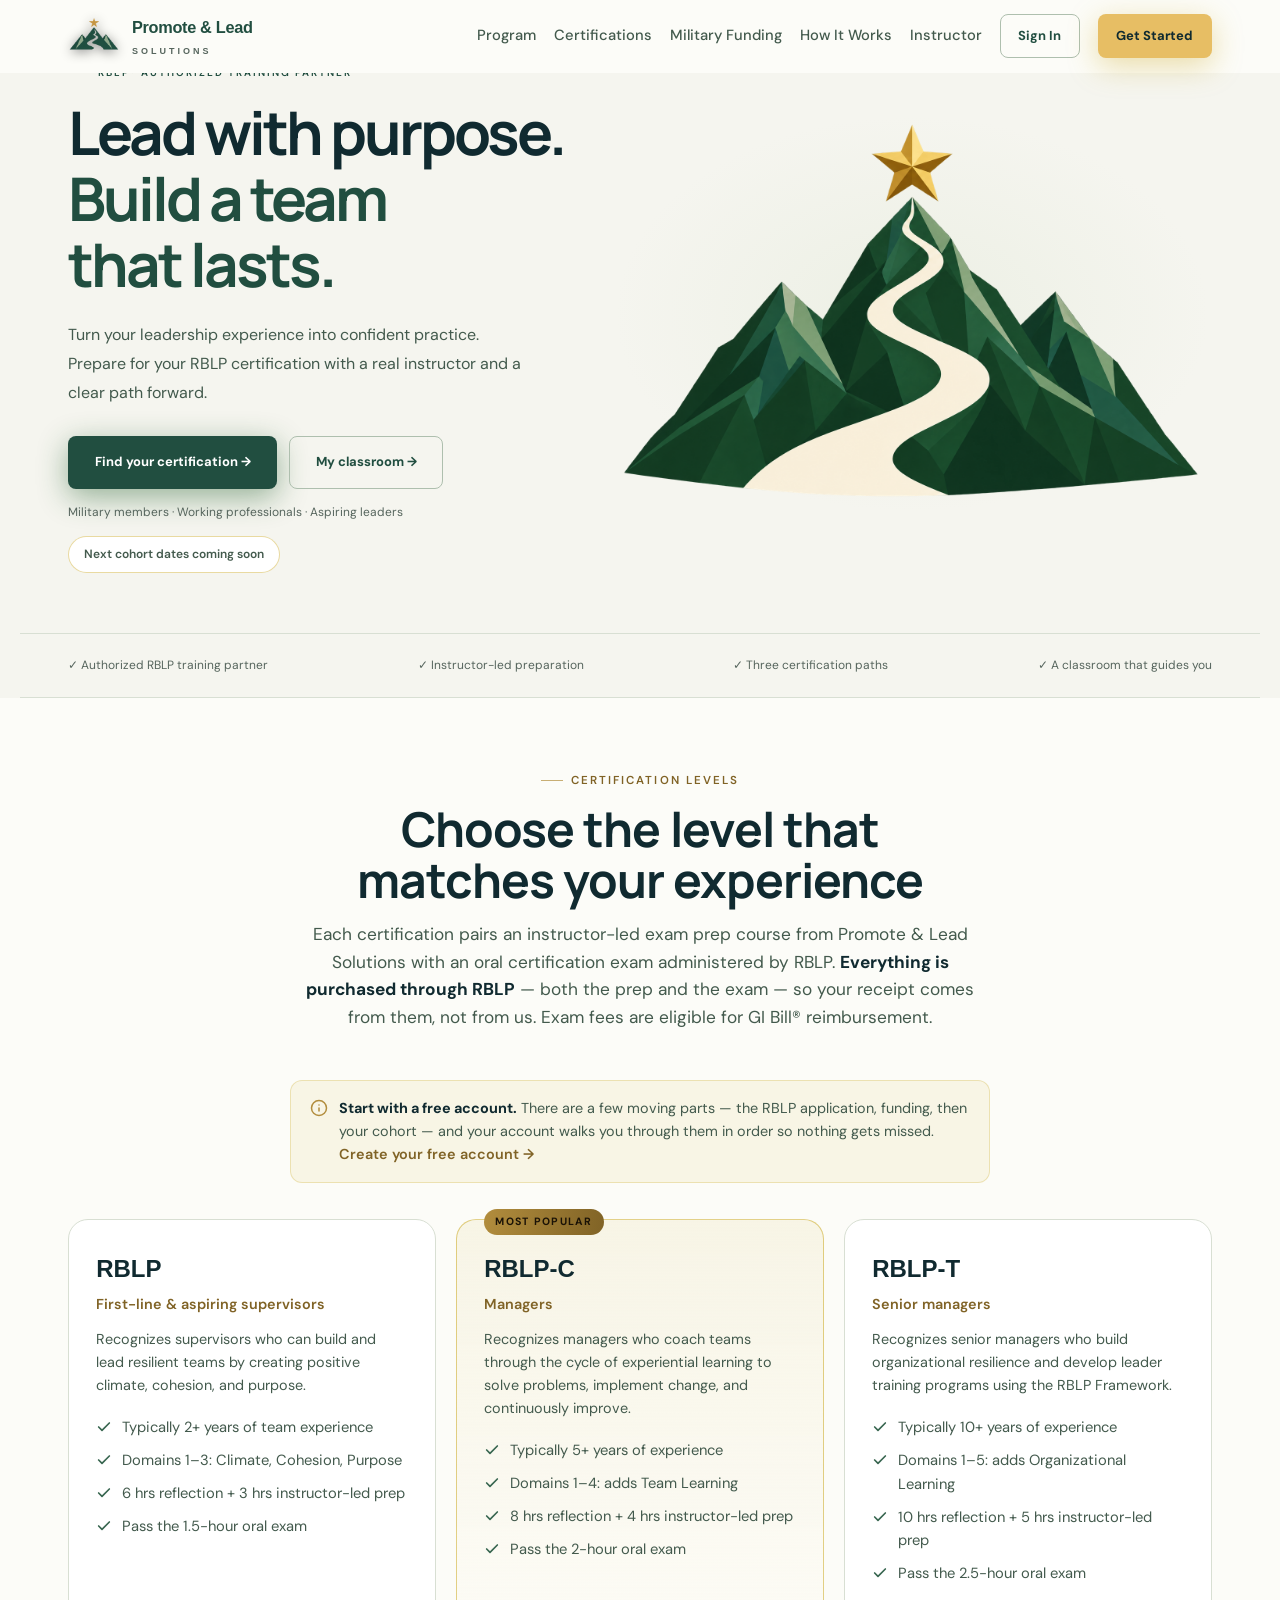
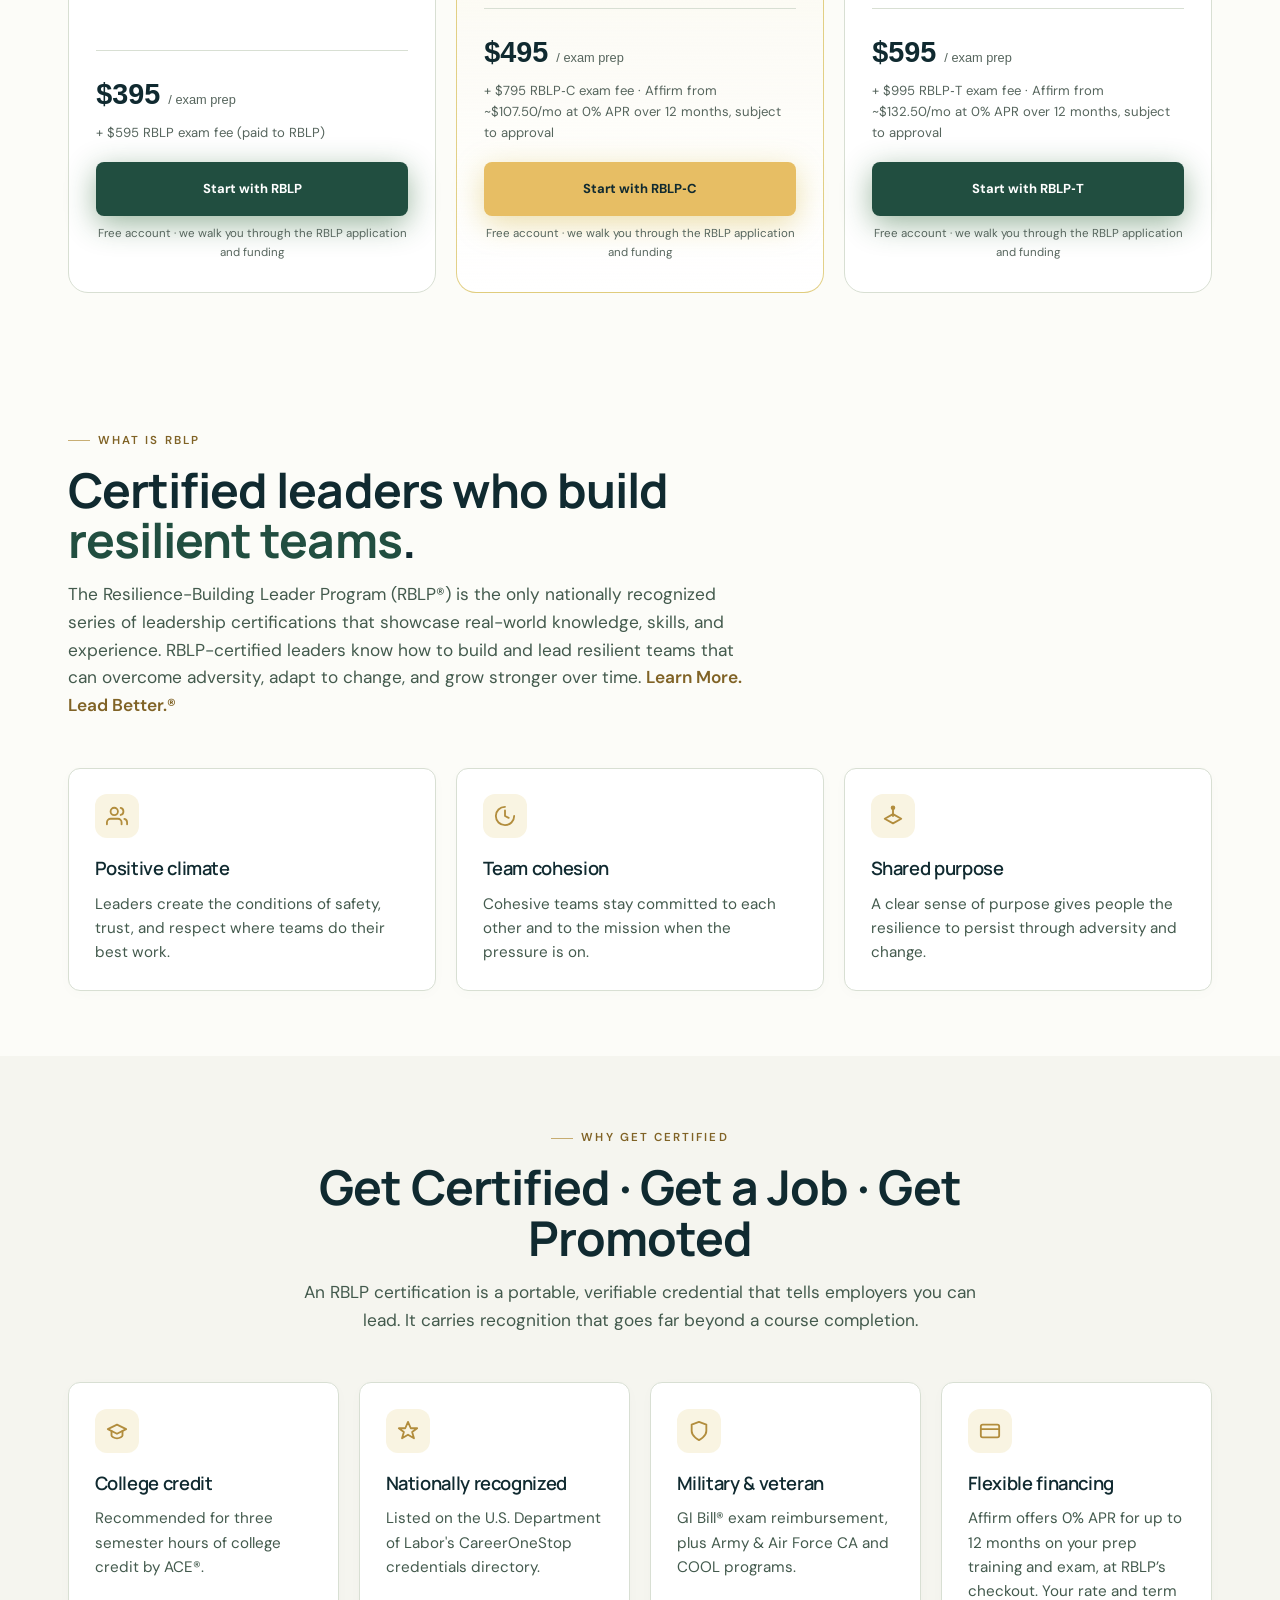
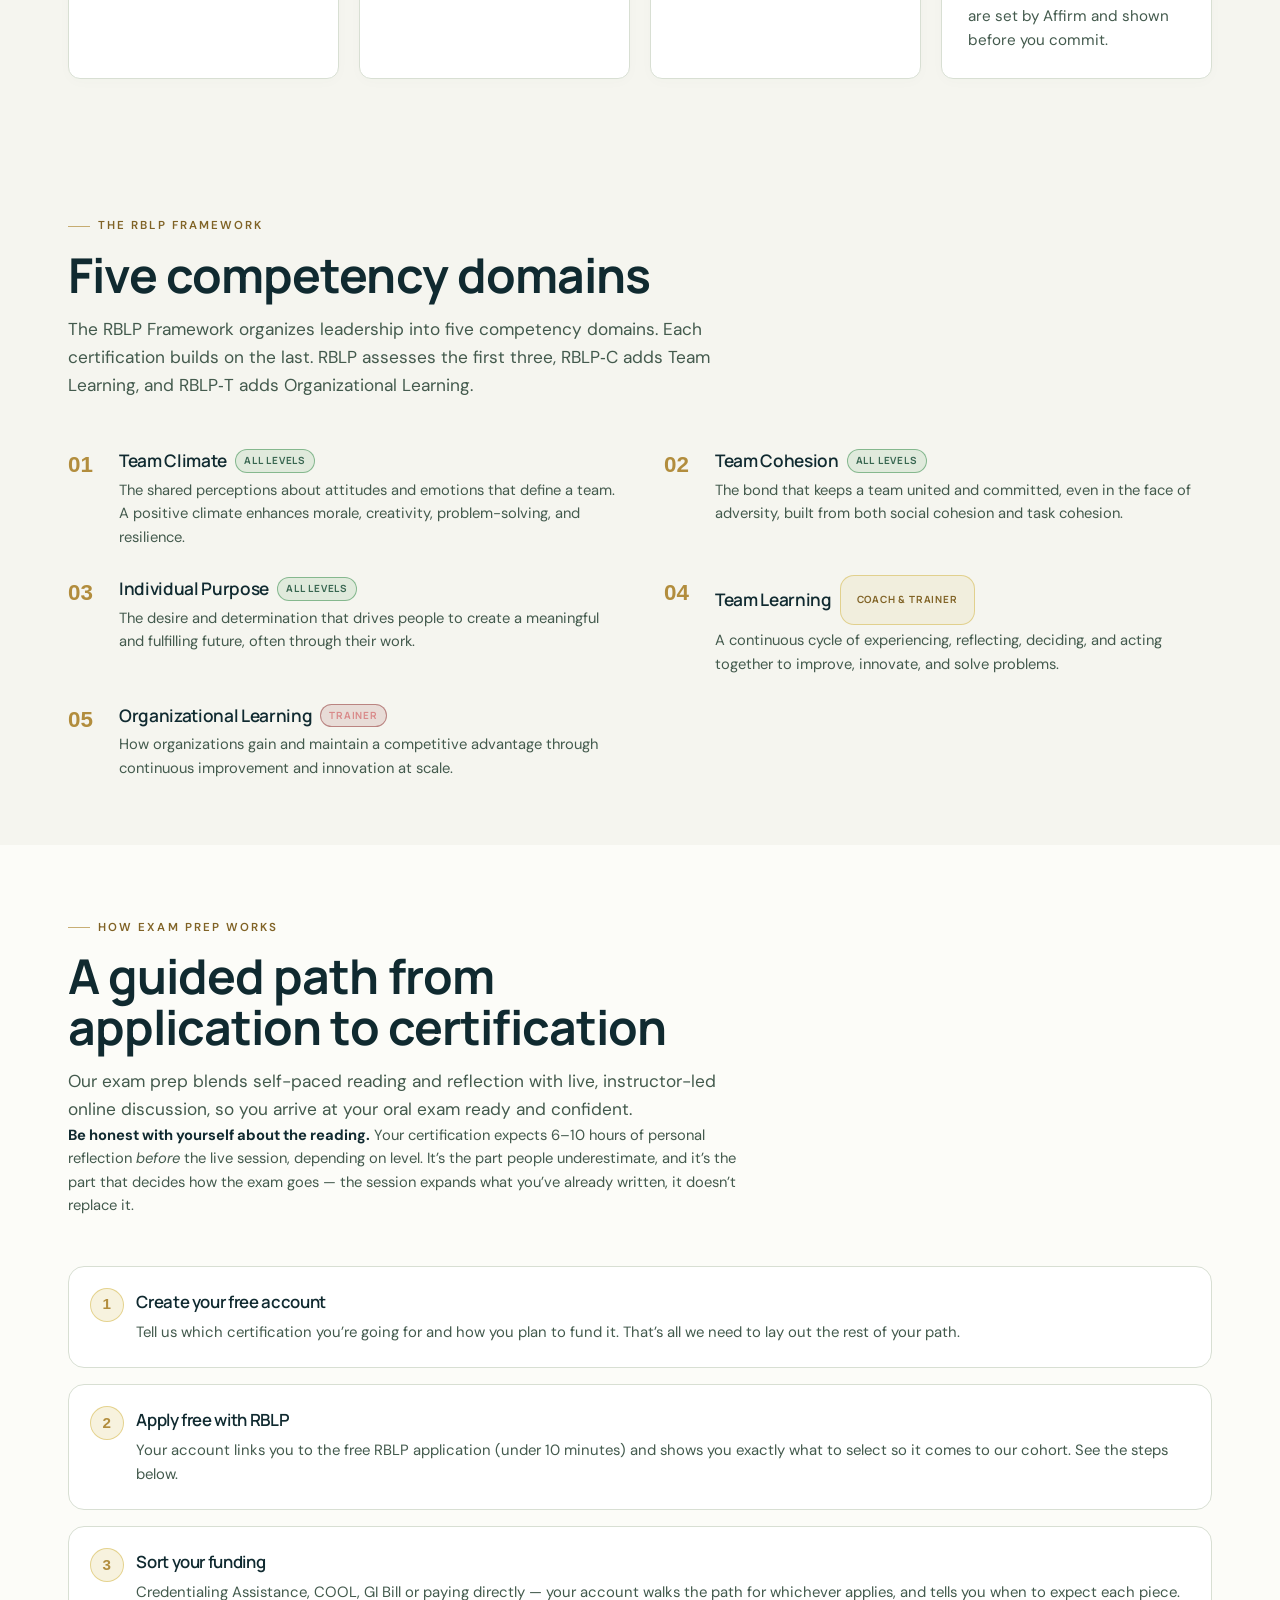
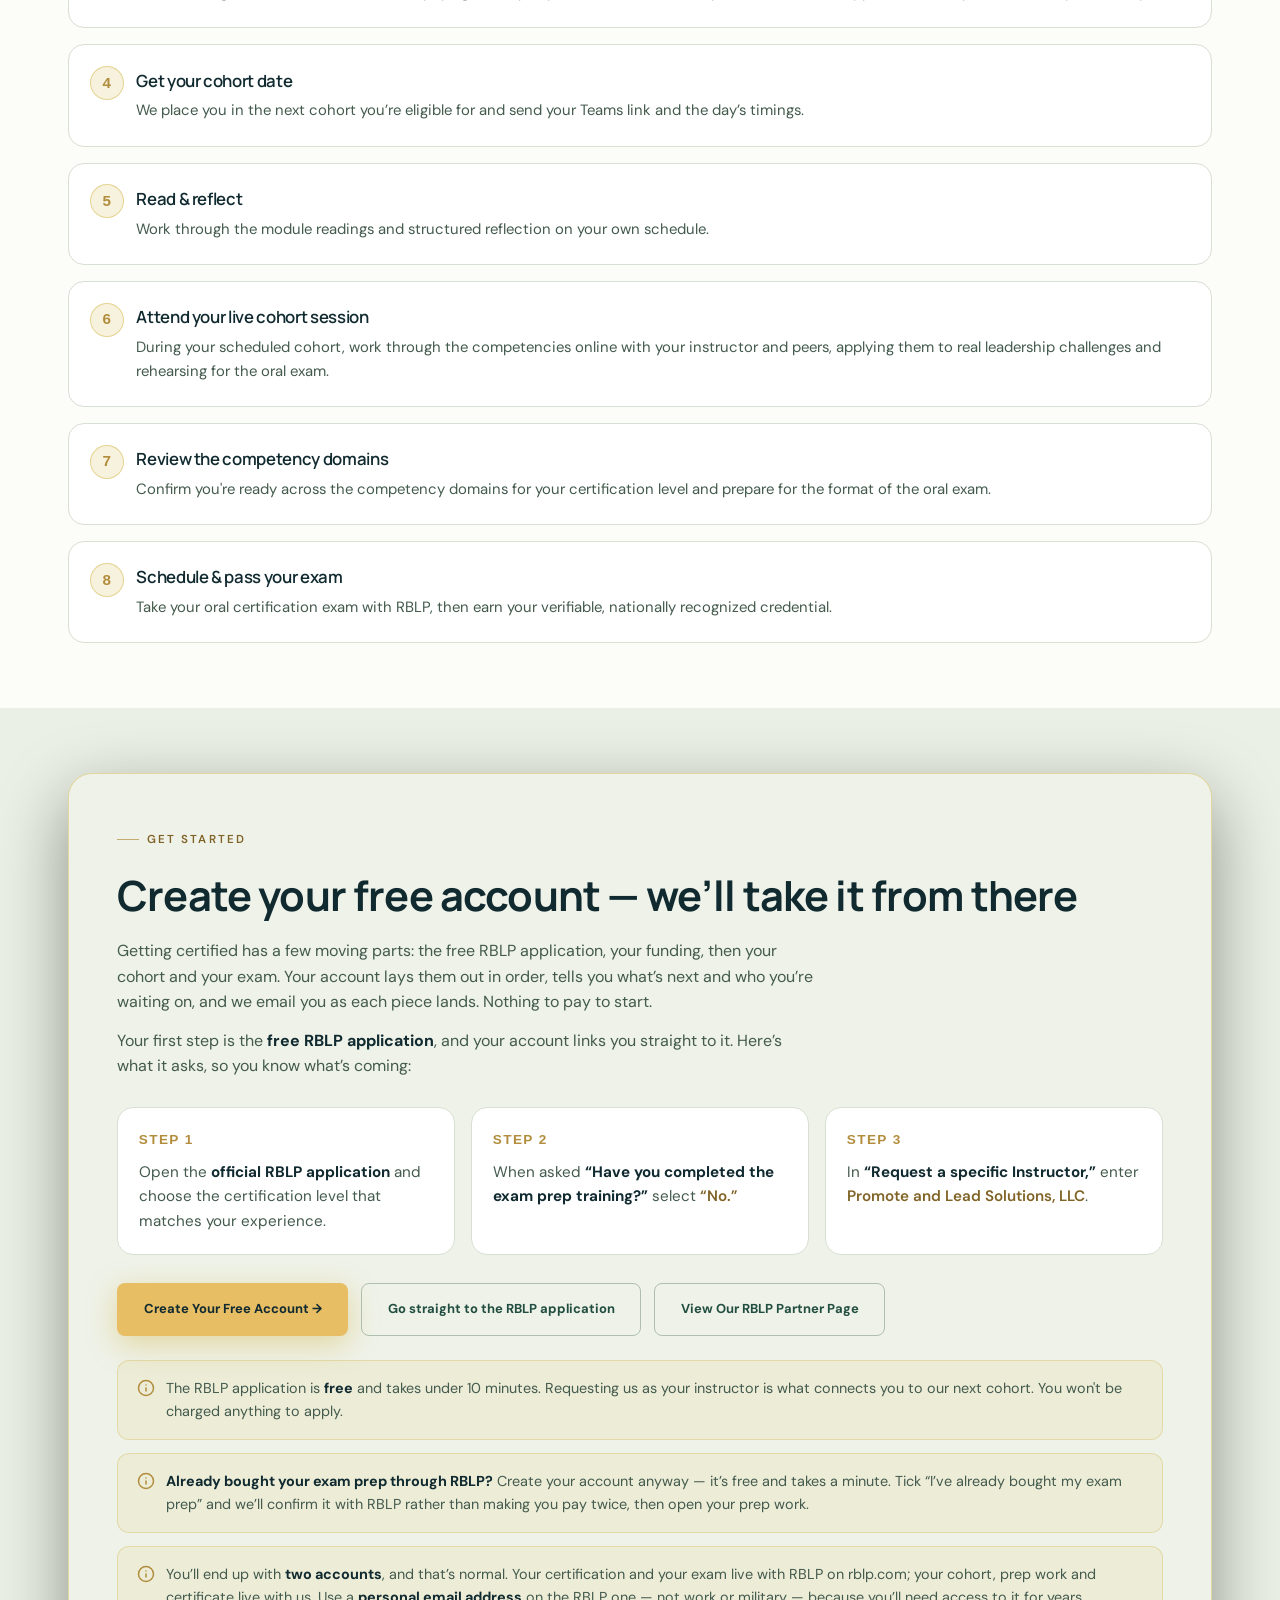
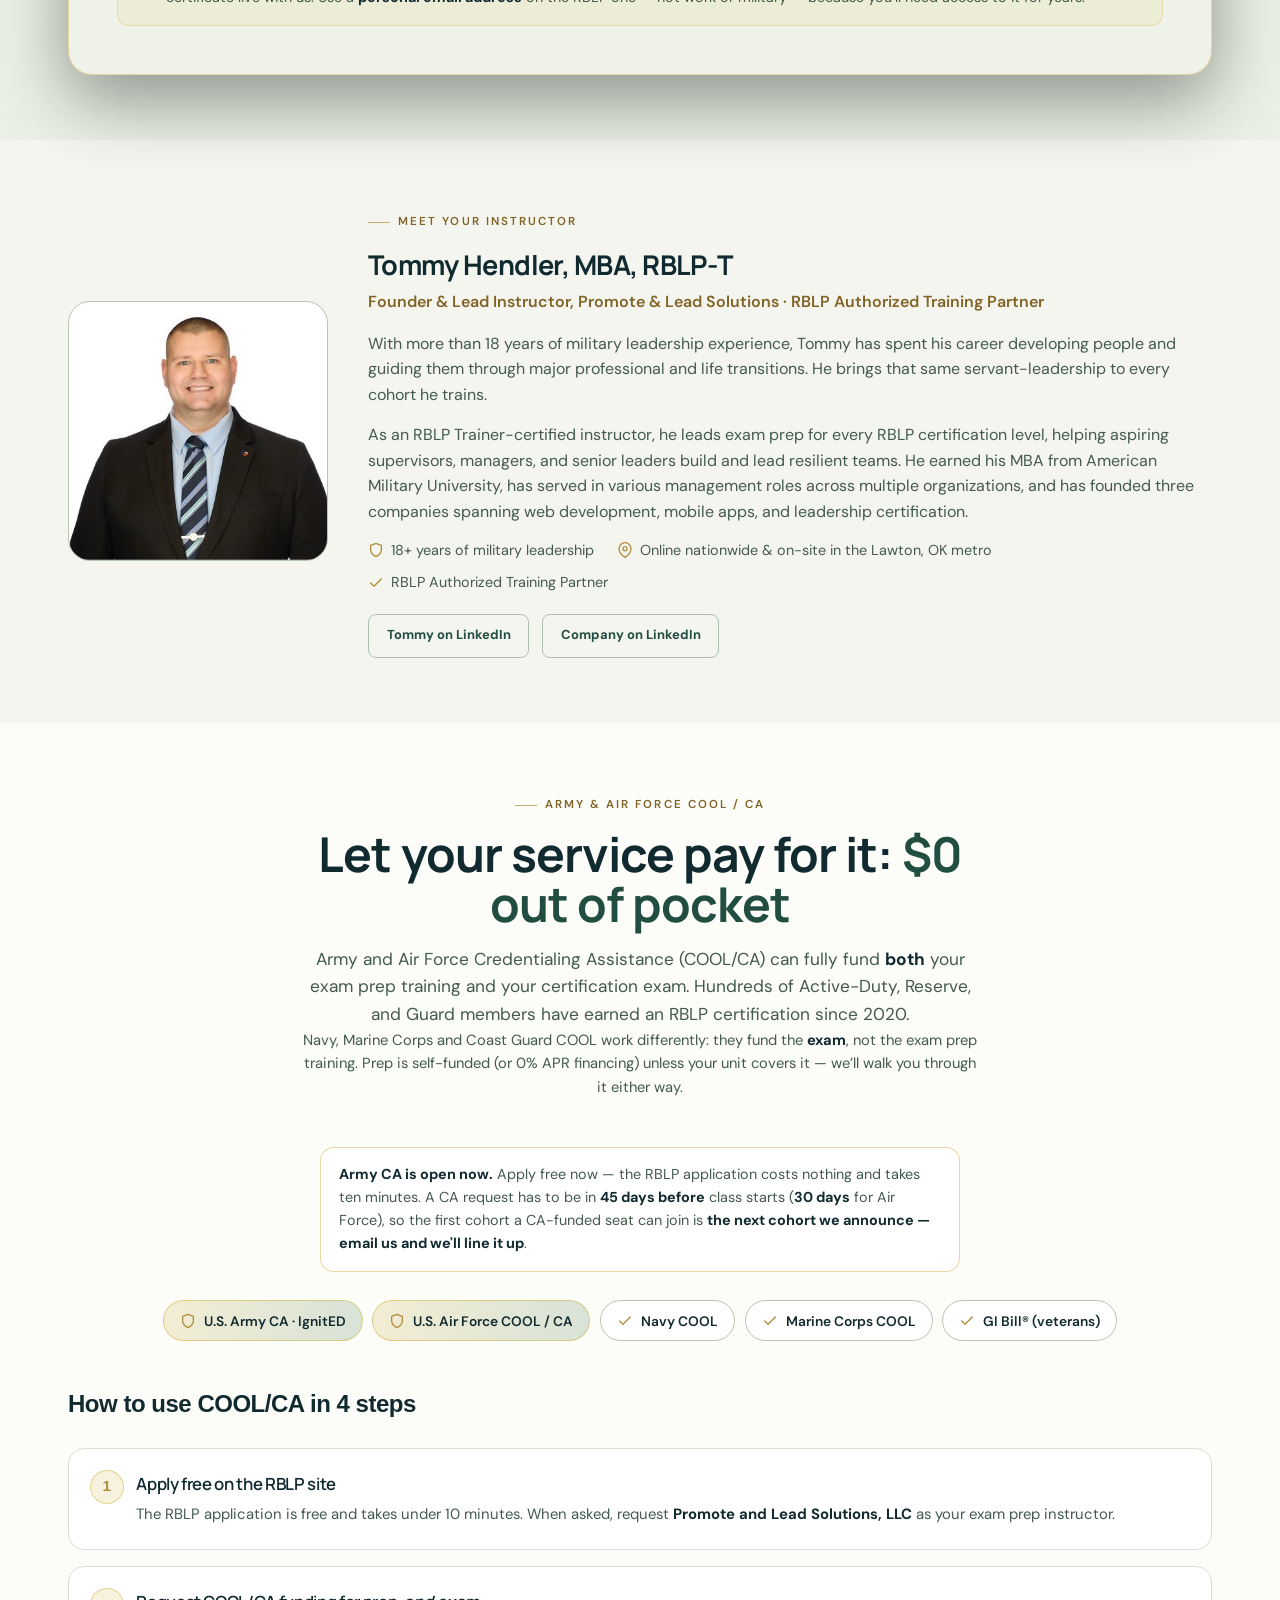
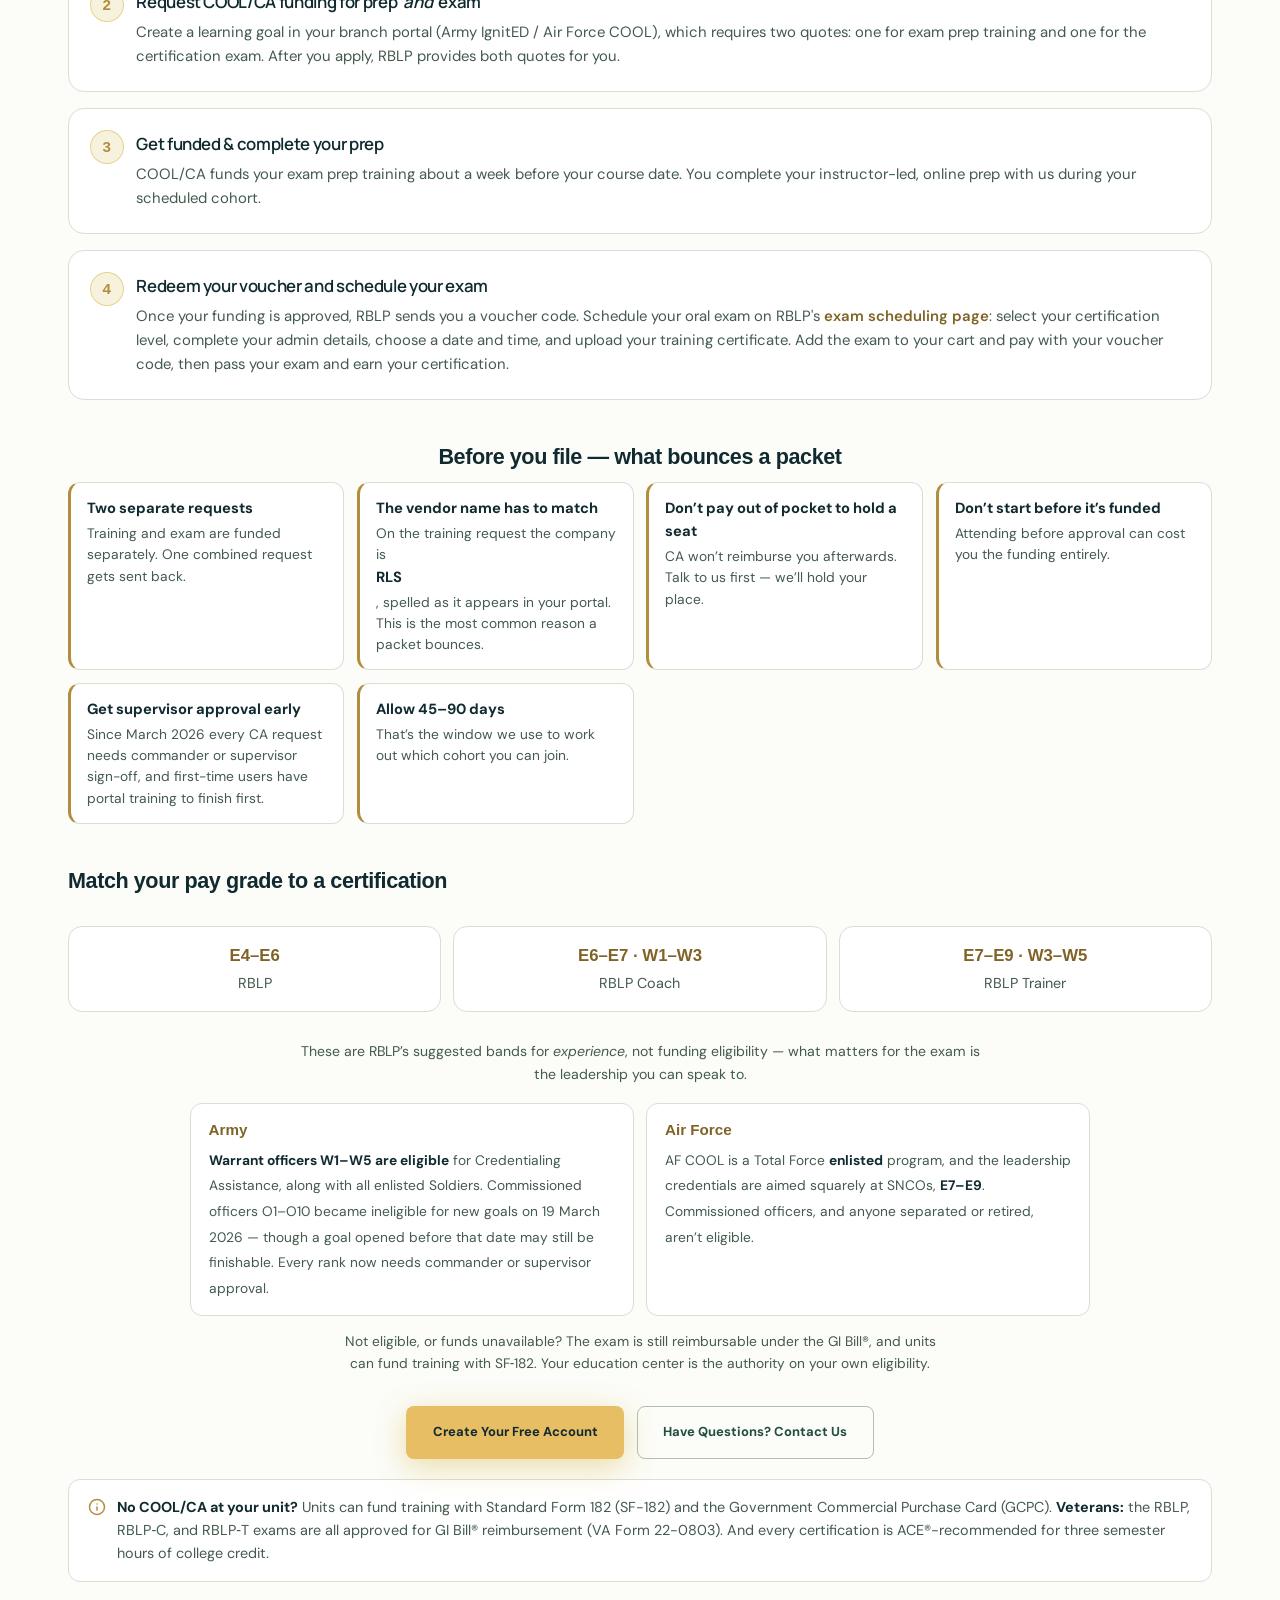
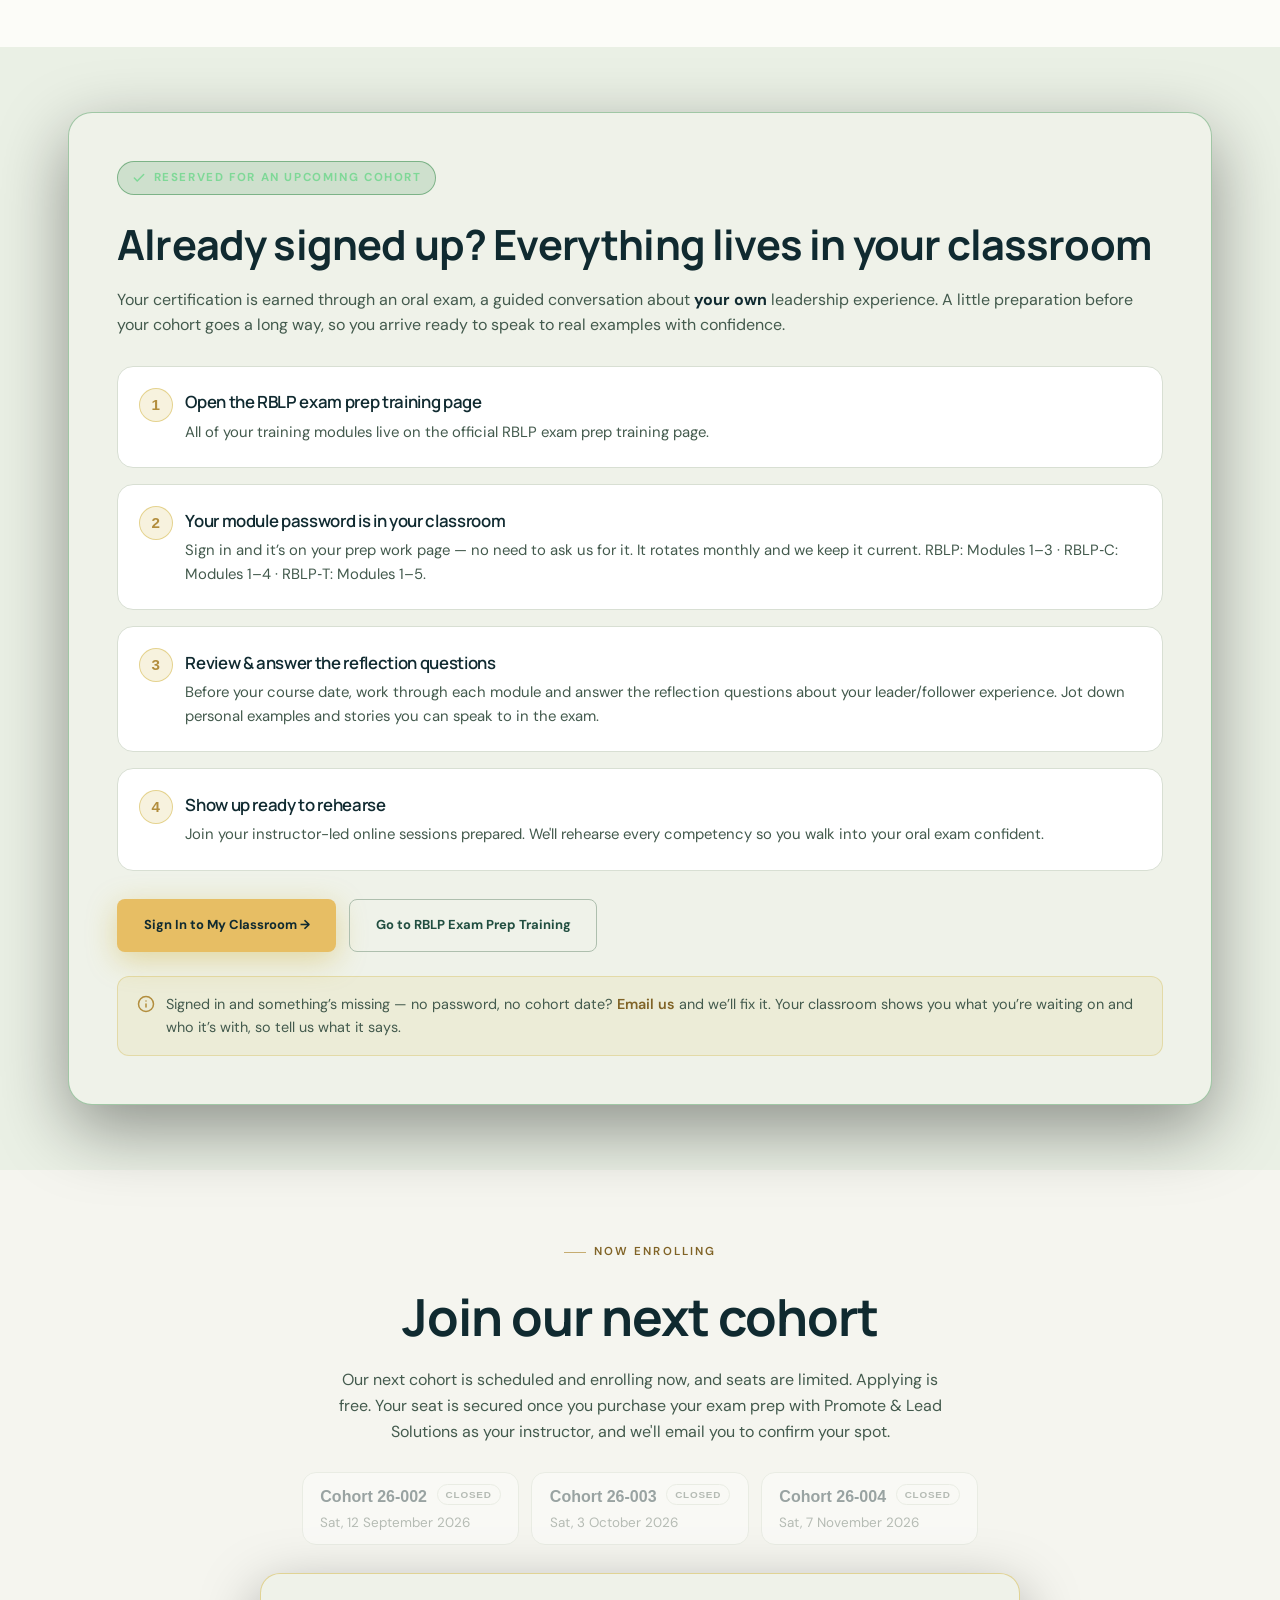
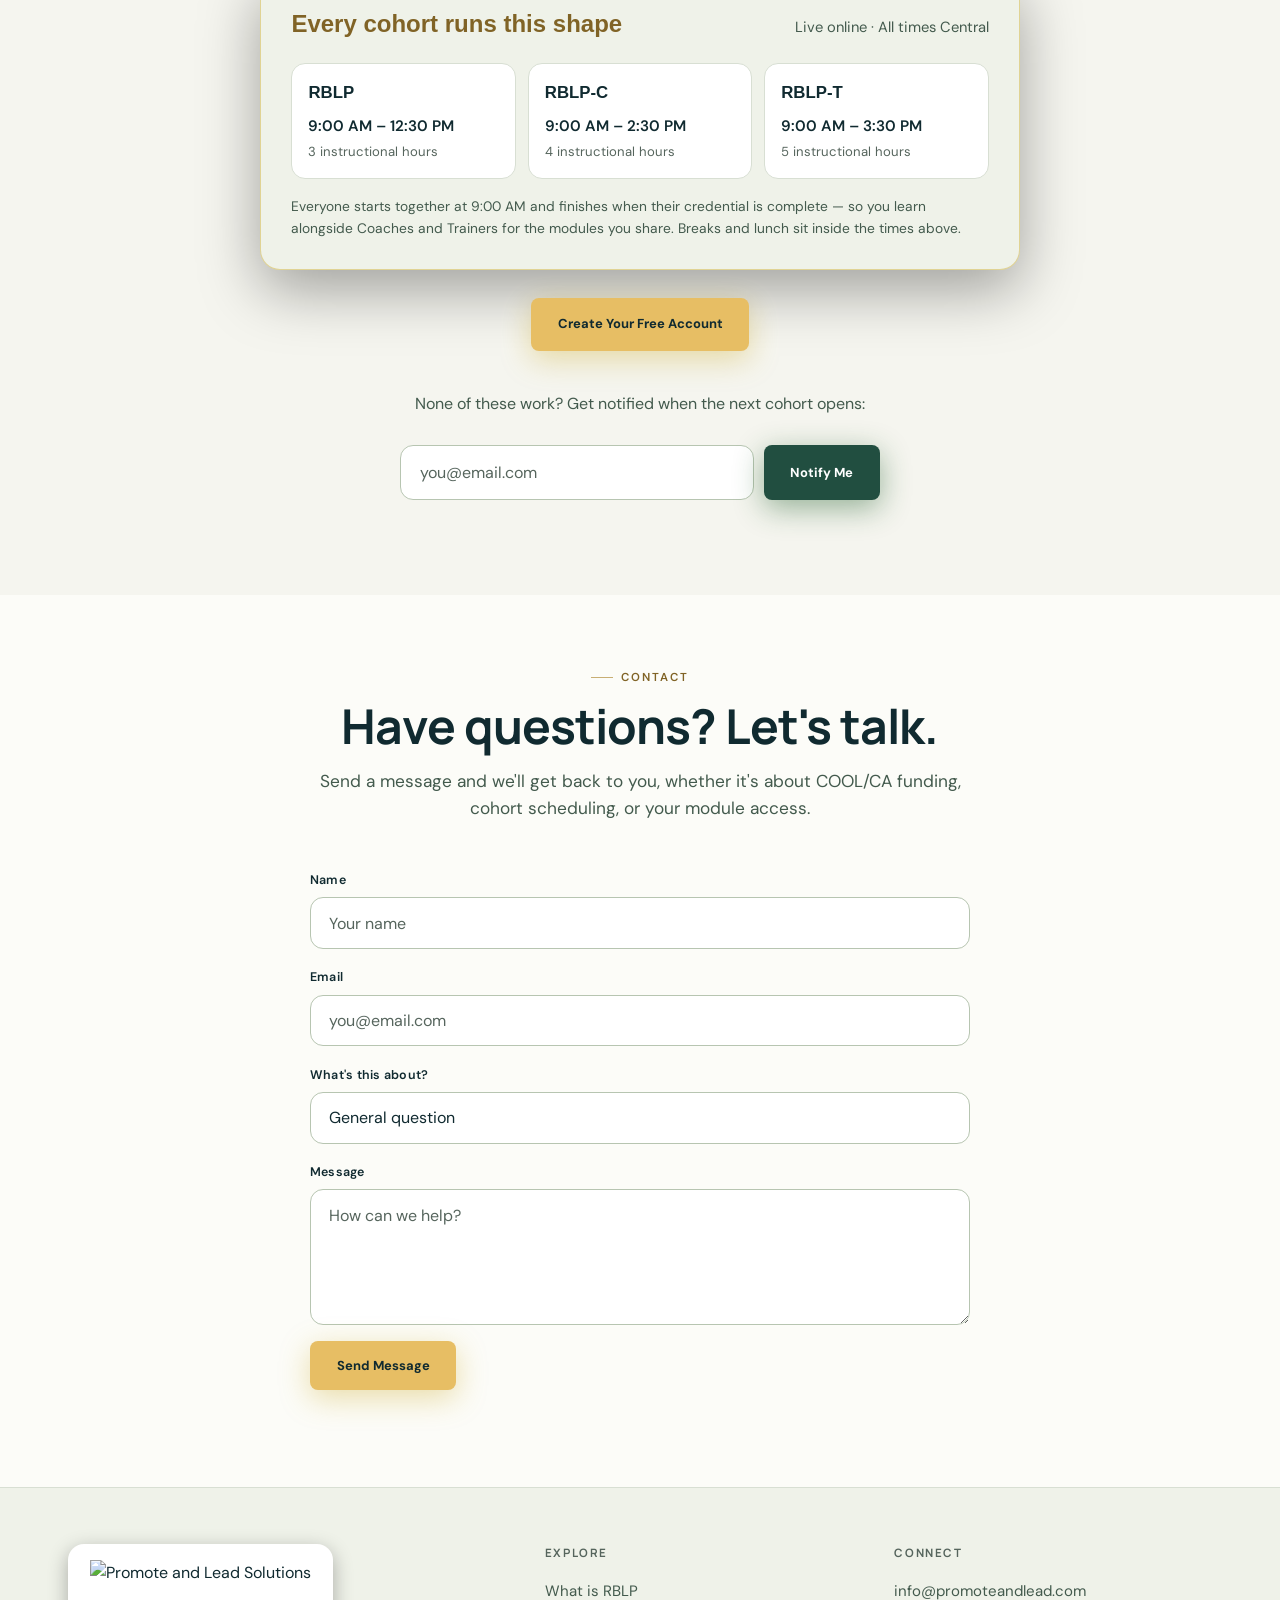
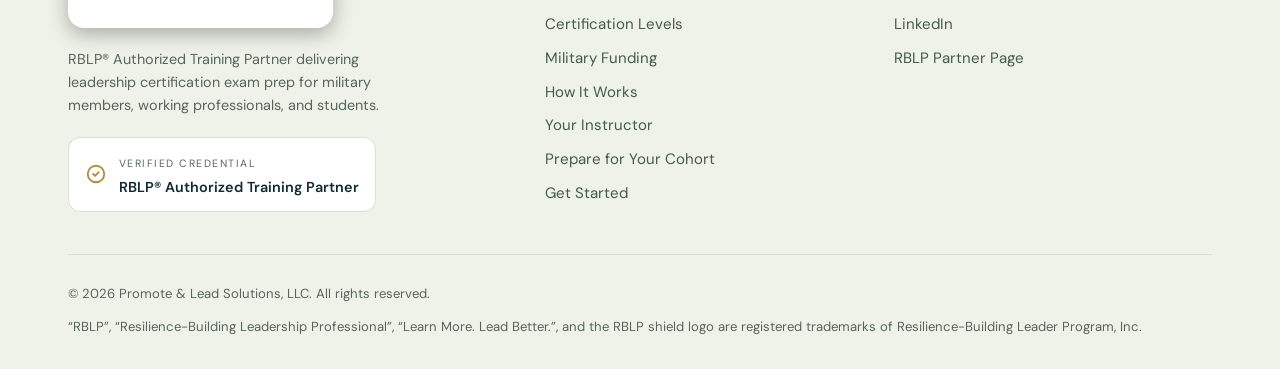
==== commit 4639d7d7: "Integrate approved design and authenticated instructor guide" ====
--- a/index.html
+++ b/index.html
@@ -4,12 +4,12 @@
 <meta charset="UTF-8" />
 <meta name="viewport" content="width=device-width, initial-scale=1.0" />
 <title>Promote &amp; Lead Solutions | RBLP Leadership Certification Training</title>
-<meta name="description" content="Promote &amp; Lead Solutions is an RBLP Authorized Training Partner. Earn a nationally recognized RBLP, RBLP-C, or RBLP-T leadership certification with instructor-led exam prep for military members, working professionals, and students. ACE college credit, GI Bill eligible, 0% APR financing." />
+<meta name="description" content="Promote &amp; Lead Solutions is an RBLP Authorized Training Partner. Earn a nationally recognized RBLP, RBLP-C, or RBLP-T leadership certification with instructor-led exam prep for military members, working professionals, and students. ACE college credit, GI Bill exam reimbursement, 0% APR financing." />
 <link rel="canonical" href="https://www.promoteandlead.com/" />
 
 <!-- Open Graph -->
 <meta property="og:title" content="Promote &amp; Lead Solutions | RBLP Leadership Certification Training" />
-<meta property="og:description" content="Earn a nationally recognized RBLP leadership certification. Instructor-led exam prep for military members, working professionals, and students. ACE college credit, GI Bill eligible." />
+<meta property="og:description" content="Earn a nationally recognized RBLP leadership certification. Instructor-led exam prep for military members, working professionals, and students. ACE college credit, GI Bill exam reimbursement." />
 <meta property="og:type" content="website" />
 <meta property="og:url" content="https://www.promoteandlead.com/" />
 <meta property="og:image" content="/assets/logo-full.png" />
@@ -400,6 +400,7 @@
     html { scroll-behavior: auto; }
   }
 </style>
+<link rel="stylesheet" href="/assets/site-design.css?v=20260914">
 </head>
 <body>
   <div class="grain" aria-hidden="true"></div>
@@ -407,10 +408,7 @@
   <!-- ============ HEADER ============ -->
   <header class="site" id="siteHeader">
     <div class="container nav">
-      <a class="brand" href="#top" aria-label="Promote and Lead Solutions home">
-        <img src="/assets/logo-icon.png" alt="" />
-        <span>Promote&nbsp;&amp;&nbsp;Lead</span>
-      </a>
+      <a class="brand refreshed-brand" href="#top"><img src="/assets/proposal-logo-v5.png" width="52" height="52" alt=""><span>Promote &amp; Lead<small>SOLUTIONS</small></span></a>
       <nav class="nav-links" aria-label="Primary">
         <a class="link" href="#program">Program</a>
         <a class="link" href="#levels">Certifications</a>
@@ -436,93 +434,7 @@
   </header>
 
   <!-- ============ HERO ============ -->
-  <section class="hero" id="top">
-    <div class="hero-bg" aria-hidden="true">
-      <div class="blob a"></div><div class="blob b"></div><div class="blob c"></div>
-    </div>
-    <div class="container">
-      <span class="hero-pill"><span class="dot"></span>RBLP&reg; Authorized Training Partner</span>
-      <h1>Build the leader.<br /><span class="grad">Earn the climb.</span></h1>
-      <p class="lead">Earn a nationally recognized RBLP leadership certification with instructor-led exam prep built for military members, working professionals, and students, from Promote &amp; Lead Solutions.</p>
-      <div class="hero-cta">
-        <a class="btn btn-gold" href="/classroom">Create Your Free Account</a>
-        <a class="btn btn-ghost" href="#program">Explore the Program</a>
-      </div>
-      <a class="enroll-note" href="#schedule">
-        <svg width="16" height="16" viewBox="0 0 24 24" fill="none" stroke="currentColor" stroke-width="2" stroke-linecap="round" stroke-linejoin="round"><rect x="3" y="4" width="18" height="18" rx="2"/><path d="M16 2v4M8 2v4M3 10h18"/></svg>
-        <span id="heroCohort">Now enrolling: Cohort 26&#8209;002 &middot; Sat, 12 September (Central)</span>
-      </a>
-      <div class="trust-strip">
-        <span class="trust-item"><svg width="18" height="18" viewBox="0 0 24 24" fill="none" stroke="currentColor" stroke-width="2" stroke-linecap="round" stroke-linejoin="round"><path d="M20 6L9 17l-5-5"/></svg>ACE&reg; college-credit recommended</span>
-        <span class="trust-item"><svg width="18" height="18" viewBox="0 0 24 24" fill="none" stroke="currentColor" stroke-width="2" stroke-linecap="round" stroke-linejoin="round"><path d="M20 6L9 17l-5-5"/></svg>U.S. Dept. of Labor recognized</span>
-        <span class="trust-item"><svg width="18" height="18" viewBox="0 0 24 24" fill="none" stroke="currentColor" stroke-width="2" stroke-linecap="round" stroke-linejoin="round"><path d="M20 6L9 17l-5-5"/></svg>GI Bill&reg; exam reimbursement</span>
-        <span class="trust-item"><svg width="18" height="18" viewBox="0 0 24 24" fill="none" stroke="currentColor" stroke-width="2" stroke-linecap="round" stroke-linejoin="round"><path d="M20 6L9 17l-5-5"/></svg>0% APR financing via Affirm</span>
-      </div>
-    </div>
-  </section>
-
-  <!-- ============ WHAT IS RBLP ============ -->
-  <section id="program" class="tint">
-    <div class="container">
-      <div class="section-head reveal">
-        <span class="eyebrow">What is RBLP</span>
-        <h2>Certified leaders who build <span class="grad">resilient teams</span>.</h2>
-        <p>The Resilience-Building Leader Program (RBLP&reg;) is the only nationally recognized series of leadership certifications that showcase real-world knowledge, skills, and experience. RBLP-certified leaders know how to build and lead resilient teams that can overcome adversity, adapt to change, and grow stronger over time. <em style="color:var(--gold-2);font-style:normal;font-weight:600;">Learn More. Lead Better.&reg;</em></p>
-      </div>
-      <div class="grid grid-3">
-        <div class="card reveal">
-          <div class="ico"><svg width="22" height="22" viewBox="0 0 24 24" fill="none" stroke="currentColor" stroke-width="2" stroke-linecap="round" stroke-linejoin="round"><path d="M17 21v-2a4 4 0 0 0-4-4H5a4 4 0 0 0-4 4v2"/><circle cx="9" cy="7" r="4"/><path d="M23 21v-2a4 4 0 0 0-3-3.87M16 3.13a4 4 0 0 1 0 7.75"/></svg></div>
-          <h3>Positive climate</h3>
-          <p>Leaders create the conditions of safety, trust, and respect where teams do their best work.</p>
-        </div>
-        <div class="card reveal">
-          <div class="ico"><svg width="22" height="22" viewBox="0 0 24 24" fill="none" stroke="currentColor" stroke-width="2" stroke-linecap="round" stroke-linejoin="round"><path d="M12 2a10 10 0 1 0 10 10"/><path d="M12 6v6l4 2"/></svg></div>
-          <h3>Team cohesion</h3>
-          <p>Cohesive teams stay committed to each other and to the mission when the pressure is on.</p>
-        </div>
-        <div class="card reveal">
-          <div class="ico"><svg width="22" height="22" viewBox="0 0 24 24" fill="none" stroke="currentColor" stroke-width="2" stroke-linecap="round" stroke-linejoin="round"><path d="M12 20l9-5-9-5-9 5 9 5z"/><path d="M12 12V4"/><circle cx="12" cy="3" r="1.5" fill="currentColor"/></svg></div>
-          <h3>Shared purpose</h3>
-          <p>A clear sense of purpose gives people the resilience to persist through adversity and change.</p>
-        </div>
-      </div>
-    </div>
-  </section>
-
-  <!-- ============ WHY CERTIFY ============ -->
-  <section>
-    <div class="container">
-      <div class="section-head center reveal">
-        <span class="eyebrow">Why get certified</span>
-        <h2>Get Certified &middot; Get a Job &middot; Get Promoted</h2>
-        <p>An RBLP certification is a portable, verifiable credential that tells employers you can lead. It carries recognition that goes far beyond a course completion.</p>
-      </div>
-      <div class="grid grid-4">
-        <div class="card reveal">
-          <div class="ico"><svg width="22" height="22" viewBox="0 0 24 24" fill="none" stroke="currentColor" stroke-width="2" stroke-linecap="round" stroke-linejoin="round"><path d="M22 10L12 5 2 10l10 5 10-5z"/><path d="M6 12v5c0 1 2.7 3 6 3s6-2 6-3v-5"/></svg></div>
-          <h3>College credit</h3>
-          <p>Recommended for three semester hours of college credit by ACE&reg;.</p>
-        </div>
-        <div class="card reveal">
-          <div class="ico"><svg width="22" height="22" viewBox="0 0 24 24" fill="none" stroke="currentColor" stroke-width="2" stroke-linecap="round" stroke-linejoin="round"><path d="M12 2l3 7h7l-5.5 4 2 7L12 16l-6.5 4 2-7L2 9h7z"/></svg></div>
-          <h3>Nationally recognized</h3>
-          <p>Listed on the U.S. Department of Labor's CareerOneStop credentials directory.</p>
-        </div>
-        <div class="card reveal">
-          <div class="ico"><svg width="22" height="22" viewBox="0 0 24 24" fill="none" stroke="currentColor" stroke-width="2" stroke-linecap="round" stroke-linejoin="round"><path d="M12 22s8-4 8-10V5l-8-3-8 3v7c0 6 8 10 8 10z"/></svg></div>
-          <h3>Military &amp; veteran</h3>
-          <p>GI Bill&reg; reimbursement for exam fees, plus Army &amp; Air Force CA and COOL programs.</p>
-        </div>
-        <div class="card reveal">
-          <div class="ico"><svg width="22" height="22" viewBox="0 0 24 24" fill="none" stroke="currentColor" stroke-width="2" stroke-linecap="round" stroke-linejoin="round"><rect x="2" y="5" width="20" height="14" rx="2"/><path d="M2 10h20"/></svg></div>
-          <h3>Flexible financing</h3>
-          <p>Affirm offers 0% APR for up to 12 months on your prep training and exam, at RBLP&rsquo;s checkout. Your rate and term are set by Affirm and shown before you commit.</p>
-        </div>
-      </div>
-    </div>
-  </section>
-
-  <!-- ============ CERTIFICATION LEVELS ============ -->
+  <section class="hero approved-hero" id="top"><div class="container hero-layout"><div class="hero-copy"><span class="eyebrow">RBLP® Authorized Training Partner</span><h1>Lead with purpose.<br><em>Build a team<br>that lasts.</em></h1><p class="lead">Turn your leadership experience into confident practice. Prepare for your RBLP certification with a real instructor and a clear path forward.</p><div class="hero-cta"><a class="btn btn-primary" href="#levels">Find your certification →</a><a class="btn btn-ghost" href="/classroom">My classroom →</a></div><p class="hero-audience">Military members · Working professionals · Aspiring leaders</p><a class="enroll-note" href="#schedule"><span id="heroCohort">See upcoming cohorts →</span></a></div><figure class="mountain-stage"><img src="/assets/mountain-crisp.png" width="1536" height="1024" alt="Three green mountain peaks with a winding path leading to a gold star" fetchpriority="high"></figure></div><div class="container trust-strip"><span>✓ Authorized RBLP training partner</span><span>✓ Instructor-led preparation</span><span>✓ Three certification paths</span><span>✓ A classroom that guides you</span></div></section>
   <section id="levels" class="tint">
     <div class="container">
       <div class="section-head center reveal">
@@ -592,6 +504,70 @@
       </div>
     </div>
   </section>
+
+  <!-- ============ WHAT IS RBLP ============ -->
+  <section id="program" class="tint">
+    <div class="container">
+      <div class="section-head reveal">
+        <span class="eyebrow">What is RBLP</span>
+        <h2>Certified leaders who build <span class="grad">resilient teams</span>.</h2>
+        <p>The Resilience-Building Leader Program (RBLP&reg;) is the only nationally recognized series of leadership certifications that showcase real-world knowledge, skills, and experience. RBLP-certified leaders know how to build and lead resilient teams that can overcome adversity, adapt to change, and grow stronger over time. <em style="color:var(--gold-2);font-style:normal;font-weight:600;">Learn More. Lead Better.&reg;</em></p>
+      </div>
+      <div class="grid grid-3">
+        <div class="card reveal">
+          <div class="ico"><svg width="22" height="22" viewBox="0 0 24 24" fill="none" stroke="currentColor" stroke-width="2" stroke-linecap="round" stroke-linejoin="round"><path d="M17 21v-2a4 4 0 0 0-4-4H5a4 4 0 0 0-4 4v2"/><circle cx="9" cy="7" r="4"/><path d="M23 21v-2a4 4 0 0 0-3-3.87M16 3.13a4 4 0 0 1 0 7.75"/></svg></div>
+          <h3>Positive climate</h3>
+          <p>Leaders create the conditions of safety, trust, and respect where teams do their best work.</p>
+        </div>
+        <div class="card reveal">
+          <div class="ico"><svg width="22" height="22" viewBox="0 0 24 24" fill="none" stroke="currentColor" stroke-width="2" stroke-linecap="round" stroke-linejoin="round"><path d="M12 2a10 10 0 1 0 10 10"/><path d="M12 6v6l4 2"/></svg></div>
+          <h3>Team cohesion</h3>
+          <p>Cohesive teams stay committed to each other and to the mission when the pressure is on.</p>
+        </div>
+        <div class="card reveal">
+          <div class="ico"><svg width="22" height="22" viewBox="0 0 24 24" fill="none" stroke="currentColor" stroke-width="2" stroke-linecap="round" stroke-linejoin="round"><path d="M12 20l9-5-9-5-9 5 9 5z"/><path d="M12 12V4"/><circle cx="12" cy="3" r="1.5" fill="currentColor"/></svg></div>
+          <h3>Shared purpose</h3>
+          <p>A clear sense of purpose gives people the resilience to persist through adversity and change.</p>
+        </div>
+      </div>
+    </div>
+  </section>
+
+  <!-- ============ WHY CERTIFY ============ -->
+  <section>
+    <div class="container">
+      <div class="section-head center reveal">
+        <span class="eyebrow">Why get certified</span>
+        <h2>Get Certified &middot; Get a Job &middot; Get Promoted</h2>
+        <p>An RBLP certification is a portable, verifiable credential that tells employers you can lead. It carries recognition that goes far beyond a course completion.</p>
+      </div>
+      <div class="grid grid-4">
+        <div class="card reveal">
+          <div class="ico"><svg width="22" height="22" viewBox="0 0 24 24" fill="none" stroke="currentColor" stroke-width="2" stroke-linecap="round" stroke-linejoin="round"><path d="M22 10L12 5 2 10l10 5 10-5z"/><path d="M6 12v5c0 1 2.7 3 6 3s6-2 6-3v-5"/></svg></div>
+          <h3>College credit</h3>
+          <p>Recommended for three semester hours of college credit by ACE&reg;.</p>
+        </div>
+        <div class="card reveal">
+          <div class="ico"><svg width="22" height="22" viewBox="0 0 24 24" fill="none" stroke="currentColor" stroke-width="2" stroke-linecap="round" stroke-linejoin="round"><path d="M12 2l3 7h7l-5.5 4 2 7L12 16l-6.5 4 2-7L2 9h7z"/></svg></div>
+          <h3>Nationally recognized</h3>
+          <p>Listed on the U.S. Department of Labor's CareerOneStop credentials directory.</p>
+        </div>
+        <div class="card reveal">
+          <div class="ico"><svg width="22" height="22" viewBox="0 0 24 24" fill="none" stroke="currentColor" stroke-width="2" stroke-linecap="round" stroke-linejoin="round"><path d="M12 22s8-4 8-10V5l-8-3-8 3v7c0 6 8 10 8 10z"/></svg></div>
+          <h3>Military &amp; veteran</h3>
+          <p>GI Bill&reg; exam reimbursement, plus Army &amp; Air Force CA and COOL programs.</p>
+        </div>
+        <div class="card reveal">
+          <div class="ico"><svg width="22" height="22" viewBox="0 0 24 24" fill="none" stroke="currentColor" stroke-width="2" stroke-linecap="round" stroke-linejoin="round"><rect x="2" y="5" width="20" height="14" rx="2"/><path d="M2 10h20"/></svg></div>
+          <h3>Flexible financing</h3>
+          <p>Affirm offers 0% APR for up to 12 months on your prep training and exam, at RBLP&rsquo;s checkout. Your rate and term are set by Affirm and shown before you commit.</p>
+        </div>
+      </div>
+    </div>
+  </section>
+
+  <!-- ============ CERTIFICATION LEVELS ============ -->
+
 
   <!-- ============ MODULES ============ -->
   <section>
--- a/assets/site-design.css
+++ b/assets/site-design.css
@@ -0,0 +1,9 @@
+@import url('https://fonts.googleapis.com/css2?family=DM+Sans:wght@400;500;600;700&family=Manrope:wght@400;500;600;700;800&display=swap');
+:root{--ink:#f5f5ef;--ink-2:#fcfcf8;--ink-3:#eff2e9;--green:#214e40;--green-2:#386650;--gold:#b28d3d;--gold-2:#806326;--cream:#102a30;--surface:#fff;--surface-2:#eaf0e5;--border:#d8dfd3;--border-strong:#b7c5b1;--text-soft:#435a4d;--text-faint:#56655d;--maxw:1170px}
+body{font-family:'DM Sans',sans-serif;background:#f5f5ef}h1,h2,h3,h4,.brand{font-family:'Manrope',sans-serif}.container{max-width:1240px}section{padding-block:65px}.tint{background:#f0f3eb}.grad{background:none;-webkit-text-fill-color:var(--green);color:var(--green)}
+header.site{background:#fcfcf8;backdrop-filter:none}.nav-links{gap:18px}.brand.refreshed-brand{display:flex;align-items:center;gap:12px;font-weight:800;font-size:20px;color:#214e40;letter-spacing:-.7px}.refreshed-brand img{width:52px;height:52px;object-fit:contain}.refreshed-brand small{display:block;font-size:9px;letter-spacing:3px;margin-top:4px;color:var(--text-faint)}
+.btn{border-radius:8px;min-height:44px;font-size:13px;font-weight:700}.btn-primary{background:#214e40;color:white}.btn-gold{background:#e7be64;color:#102a30}.btn-ghost{background:transparent;color:#214e40;border-color:#aebfae}.btn:hover{transform:translateY(-1px)}
+.approved-hero{padding:55px 0 0;background:#f5f5ef;text-align:left;min-height:0;overflow:visible}.hero-layout{display:grid;grid-template-columns:1fr 1.15fr;gap:22px;align-items:center}.approved-hero h1{font-size:clamp(44px,4.7vw,64px);font-weight:700;letter-spacing:-3px;line-height:1.1;margin:18px 0 24px}.approved-hero h1 em{font-style:normal;color:#214e40}.approved-hero .lead{font-size:16px;line-height:1.8;max-width:465px;margin:0}.approved-hero .hero-cta{justify-content:flex-start;gap:12px;margin:28px 0 14px}.hero-audience{font-size:12px;color:var(--text-faint)}.approved-hero .enroll-note{font-size:12px;margin:14px 0 0;color:#435a4d}.approved-hero .eyebrow{color:#214e40;background:transparent;border:0;font-size:10px;letter-spacing:2px;padding:0}.mountain-stage{margin:0;min-width:0;background:radial-gradient(ellipse,#dae4ce55,transparent 70%)}.mountain-stage img{display:block;width:100%;height:auto}.approved-hero .trust-strip{display:flex;justify-content:space-between;flex-wrap:wrap;gap:16px;margin:60px auto 0;border-block:1px solid var(--border);padding-block:22px;font-size:12px;color:var(--text-faint)}
+.card{background:white;border-radius:12px;box-shadow:0 3px 14px #214e4005}.ico{background:#eaf0e5;color:#214e40}.card p{color:var(--text-soft)}input,textarea,select{color-scheme:light;background:#fff;color:#102a30;border-color:#aebfae}.contact-form input,.contact-form textarea,.contact-form select{background:#fff;color:#102a30}.mobile-menu{background:#fcfcf8}.apply-band,.prep-band{background:#eaf0e5;color:#102a30}footer{background:#eaf0e5;color:#102a30}.reveal{opacity:1;transform:none}:focus-visible{outline:3px solid #9b7b35;outline-offset:4px}
+@media(max-width:1000px){.brand.refreshed-brand{font-size:17px}.nav-links{gap:10px}.approved-hero h1{font-size:46px}.hero-layout{gap:8px}}
+@media(max-width:700px){section{padding-block:42px}.hero-layout{grid-template-columns:1fr;gap:25px}.approved-hero{padding-top:32px}.approved-hero h1{font-size:clamp(36px,9.5vw,46px);letter-spacing:-1.8px}.approved-hero .trust-strip{display:grid;grid-template-columns:1fr 1fr;margin-top:30px;font-size:11px}.approved-hero .hero-cta{flex-wrap:wrap}.refreshed-brand img{width:42px;height:42px}.brand.refreshed-brand{font-size:16px}}
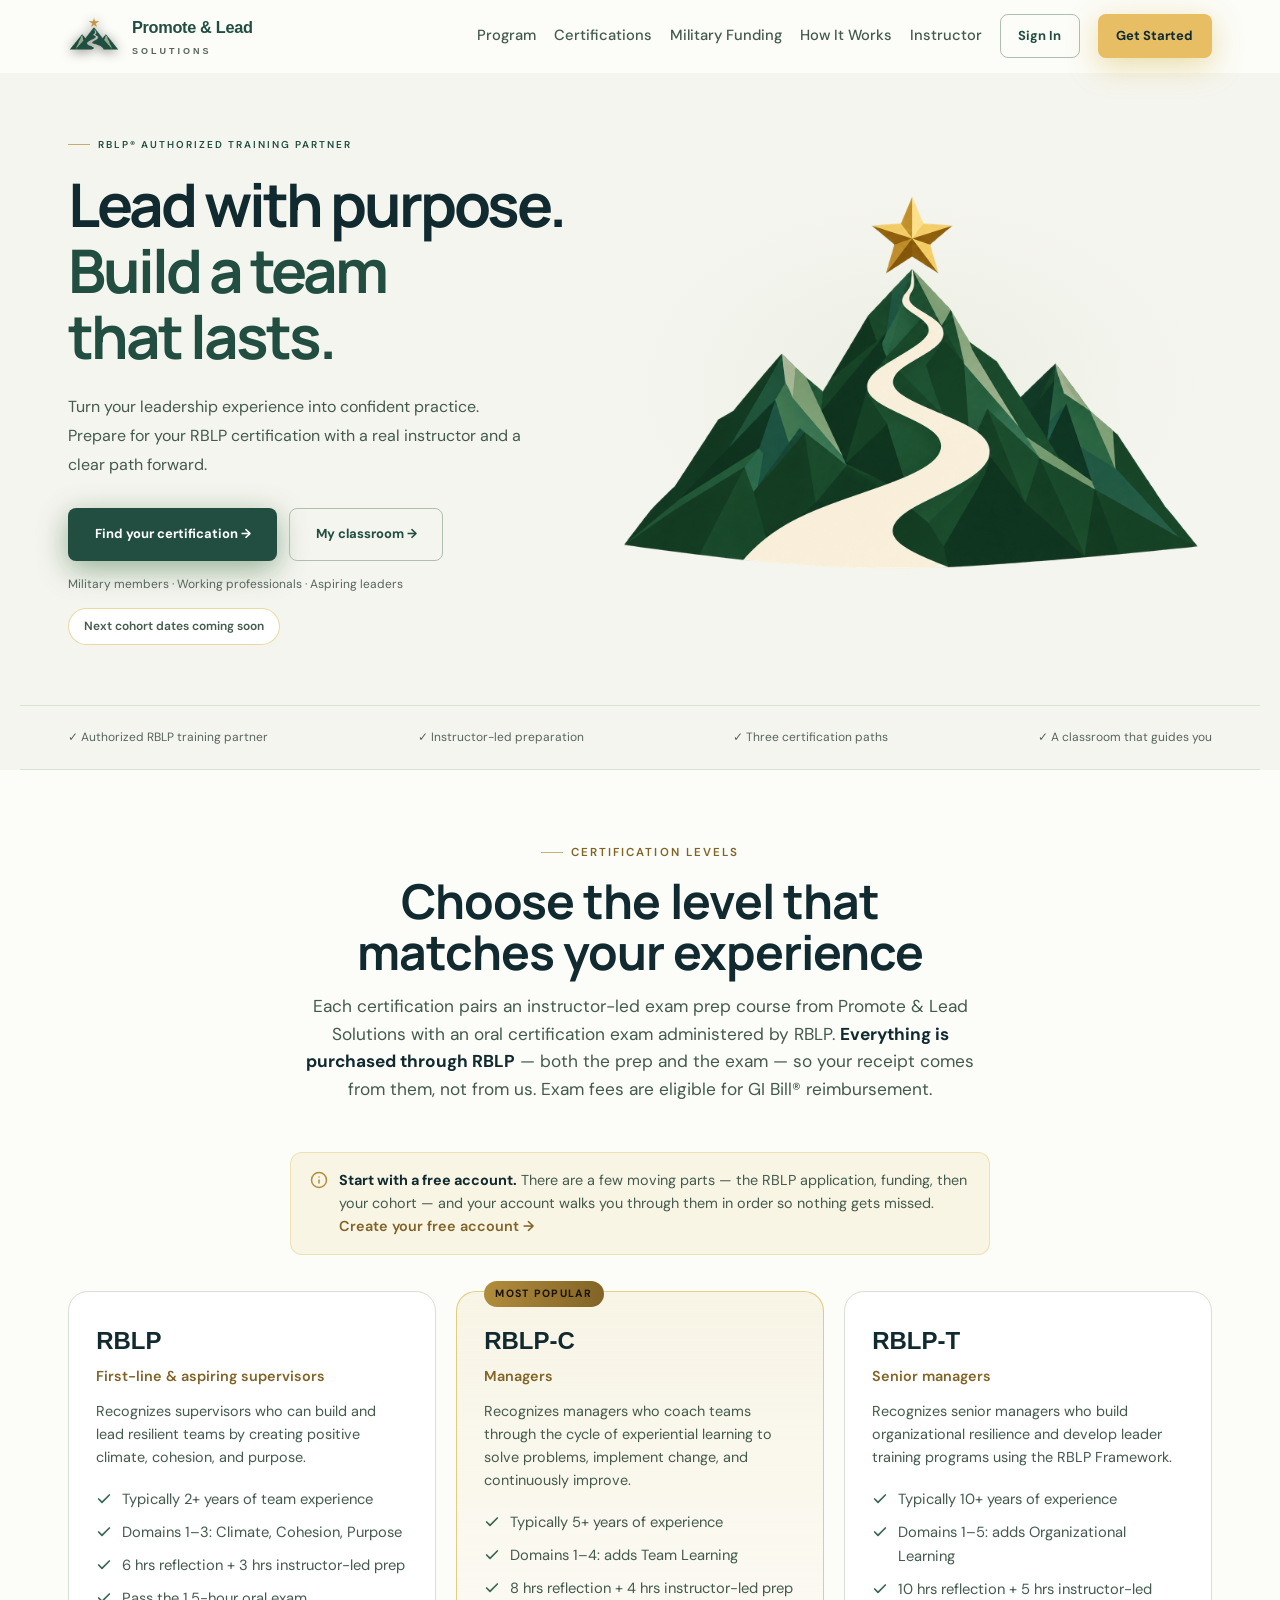
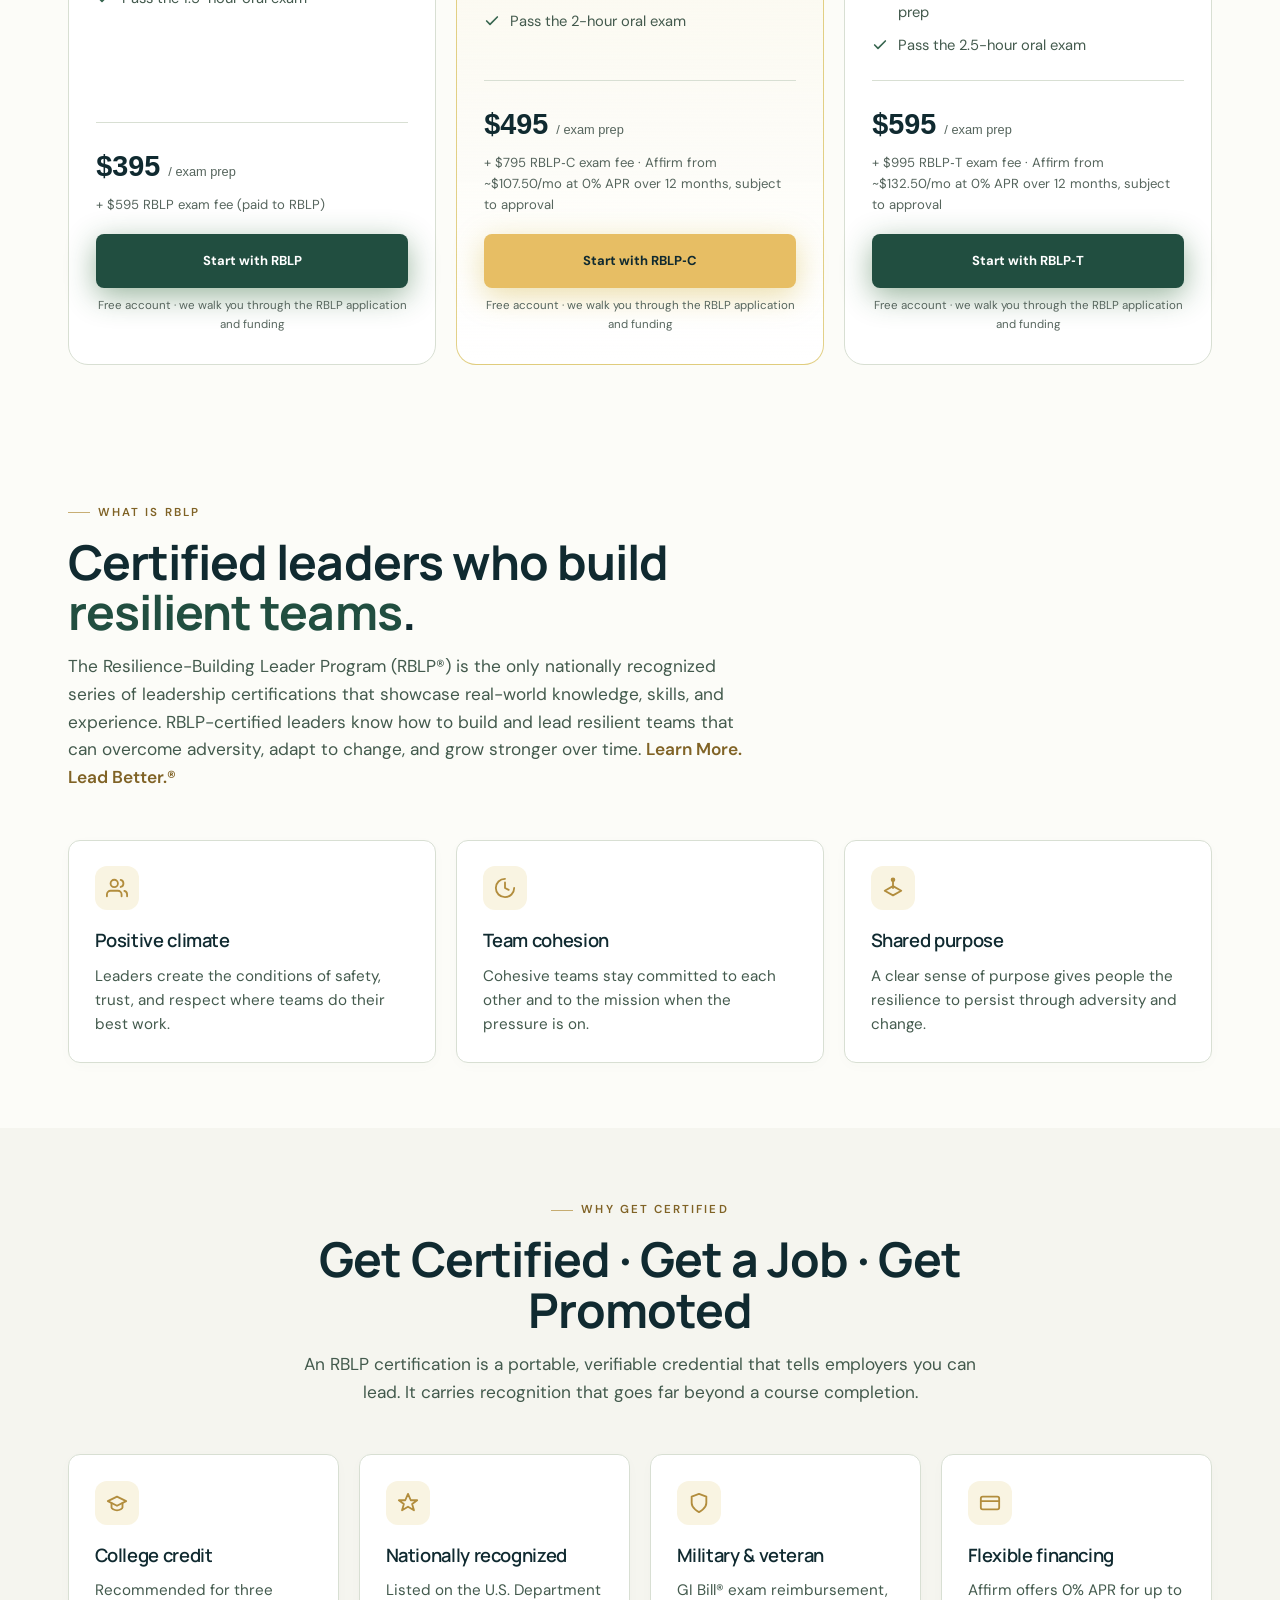
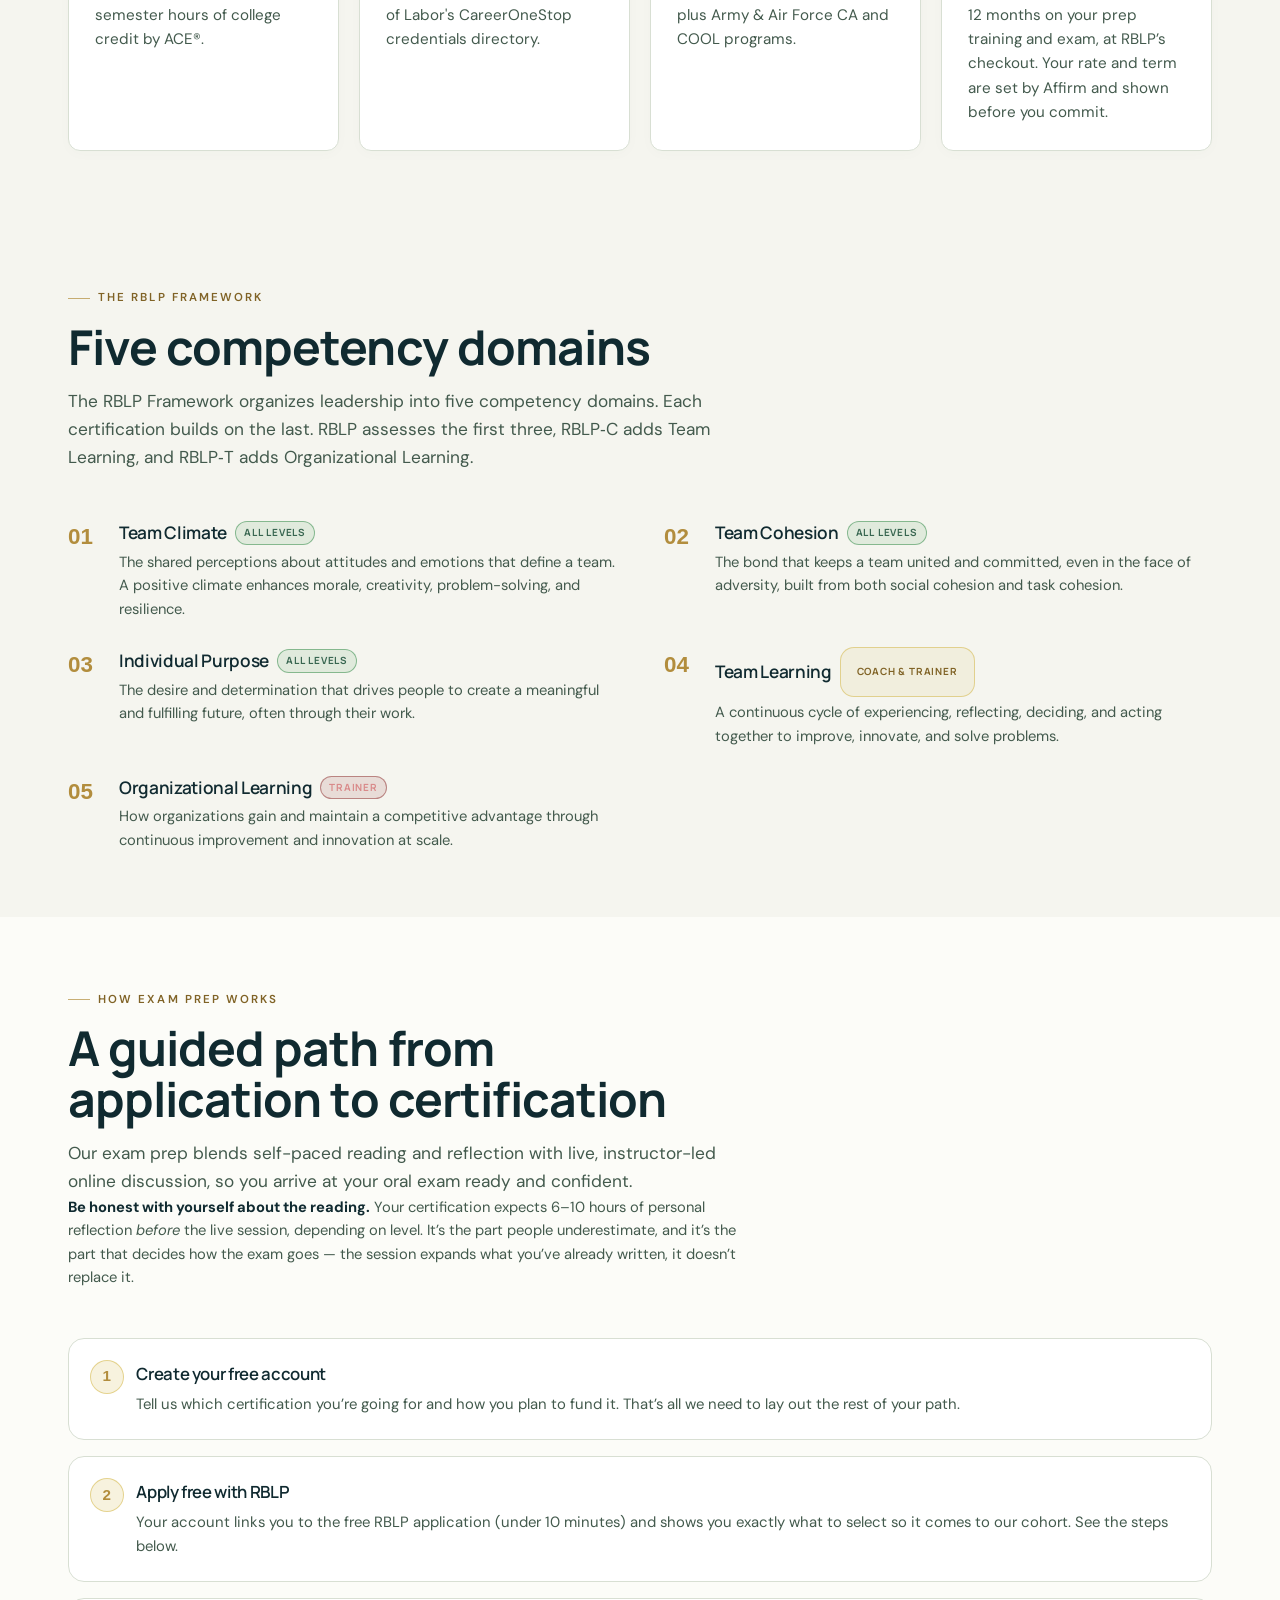
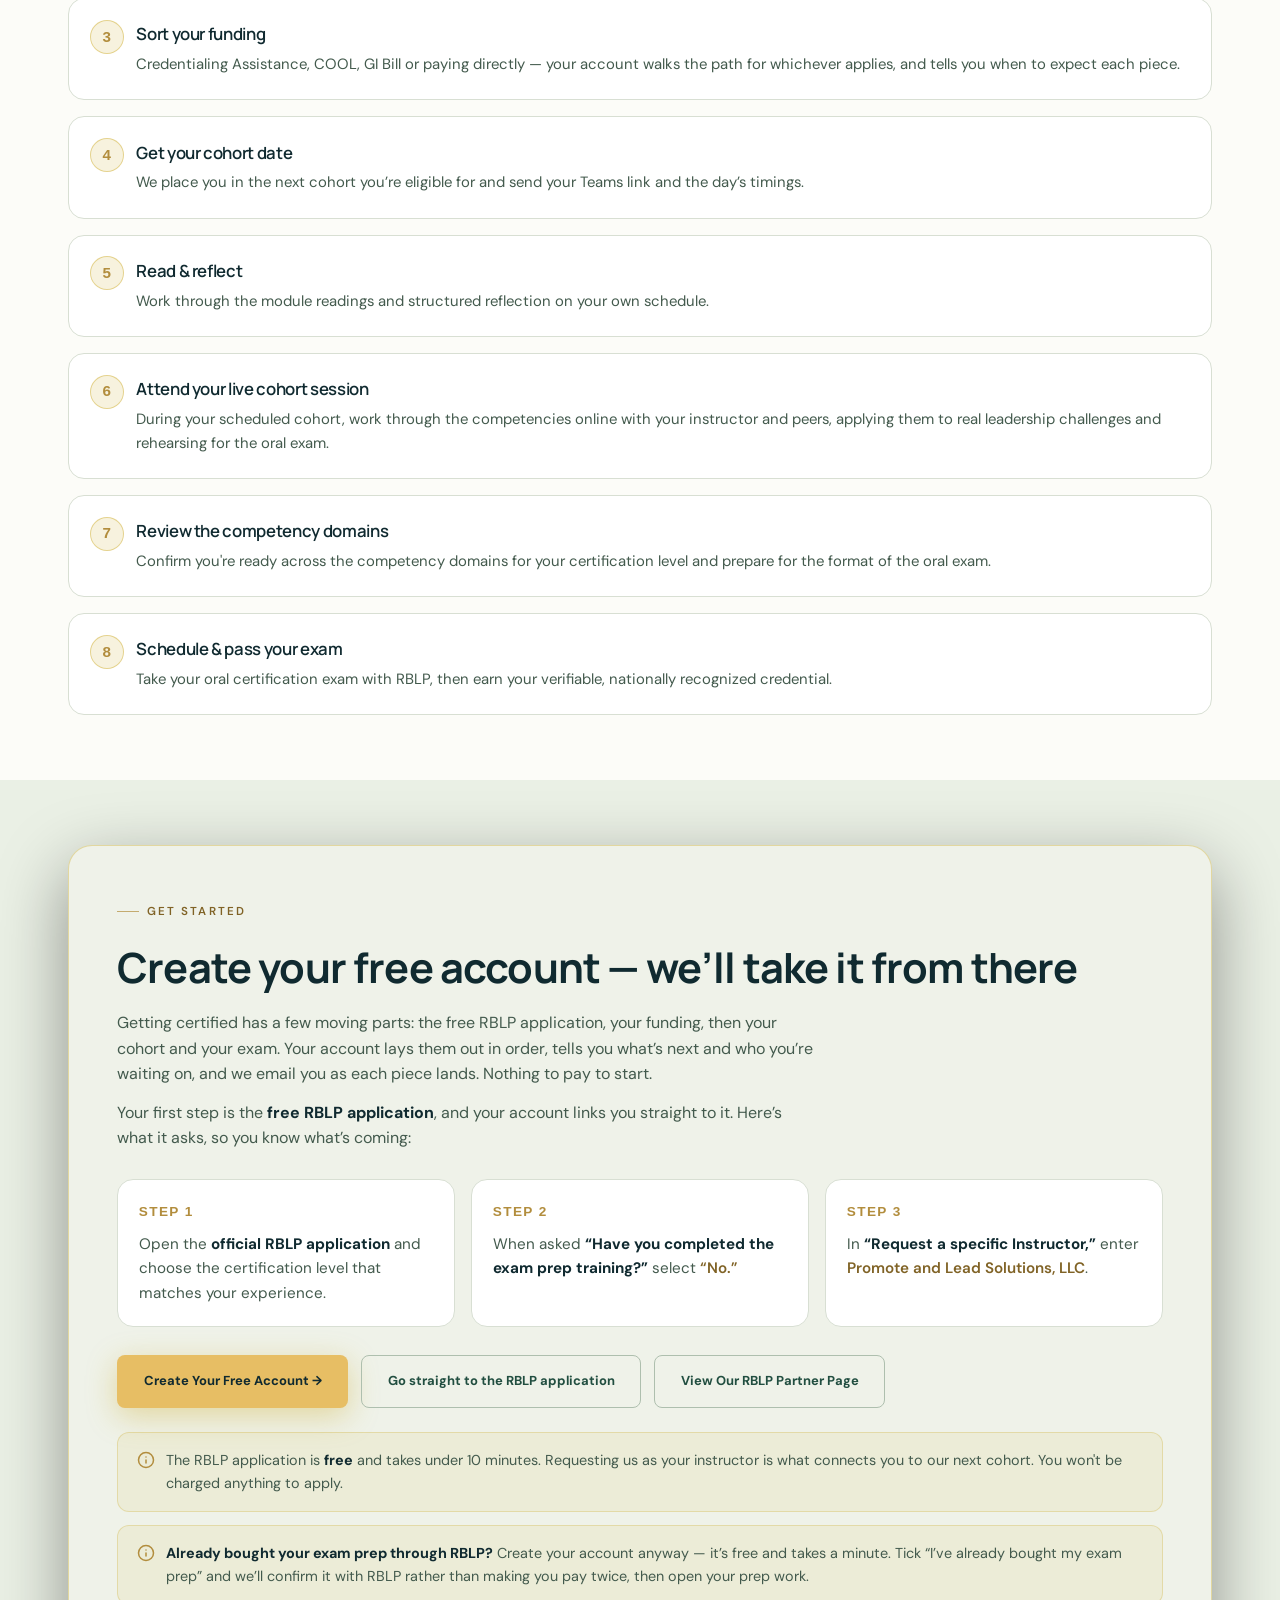
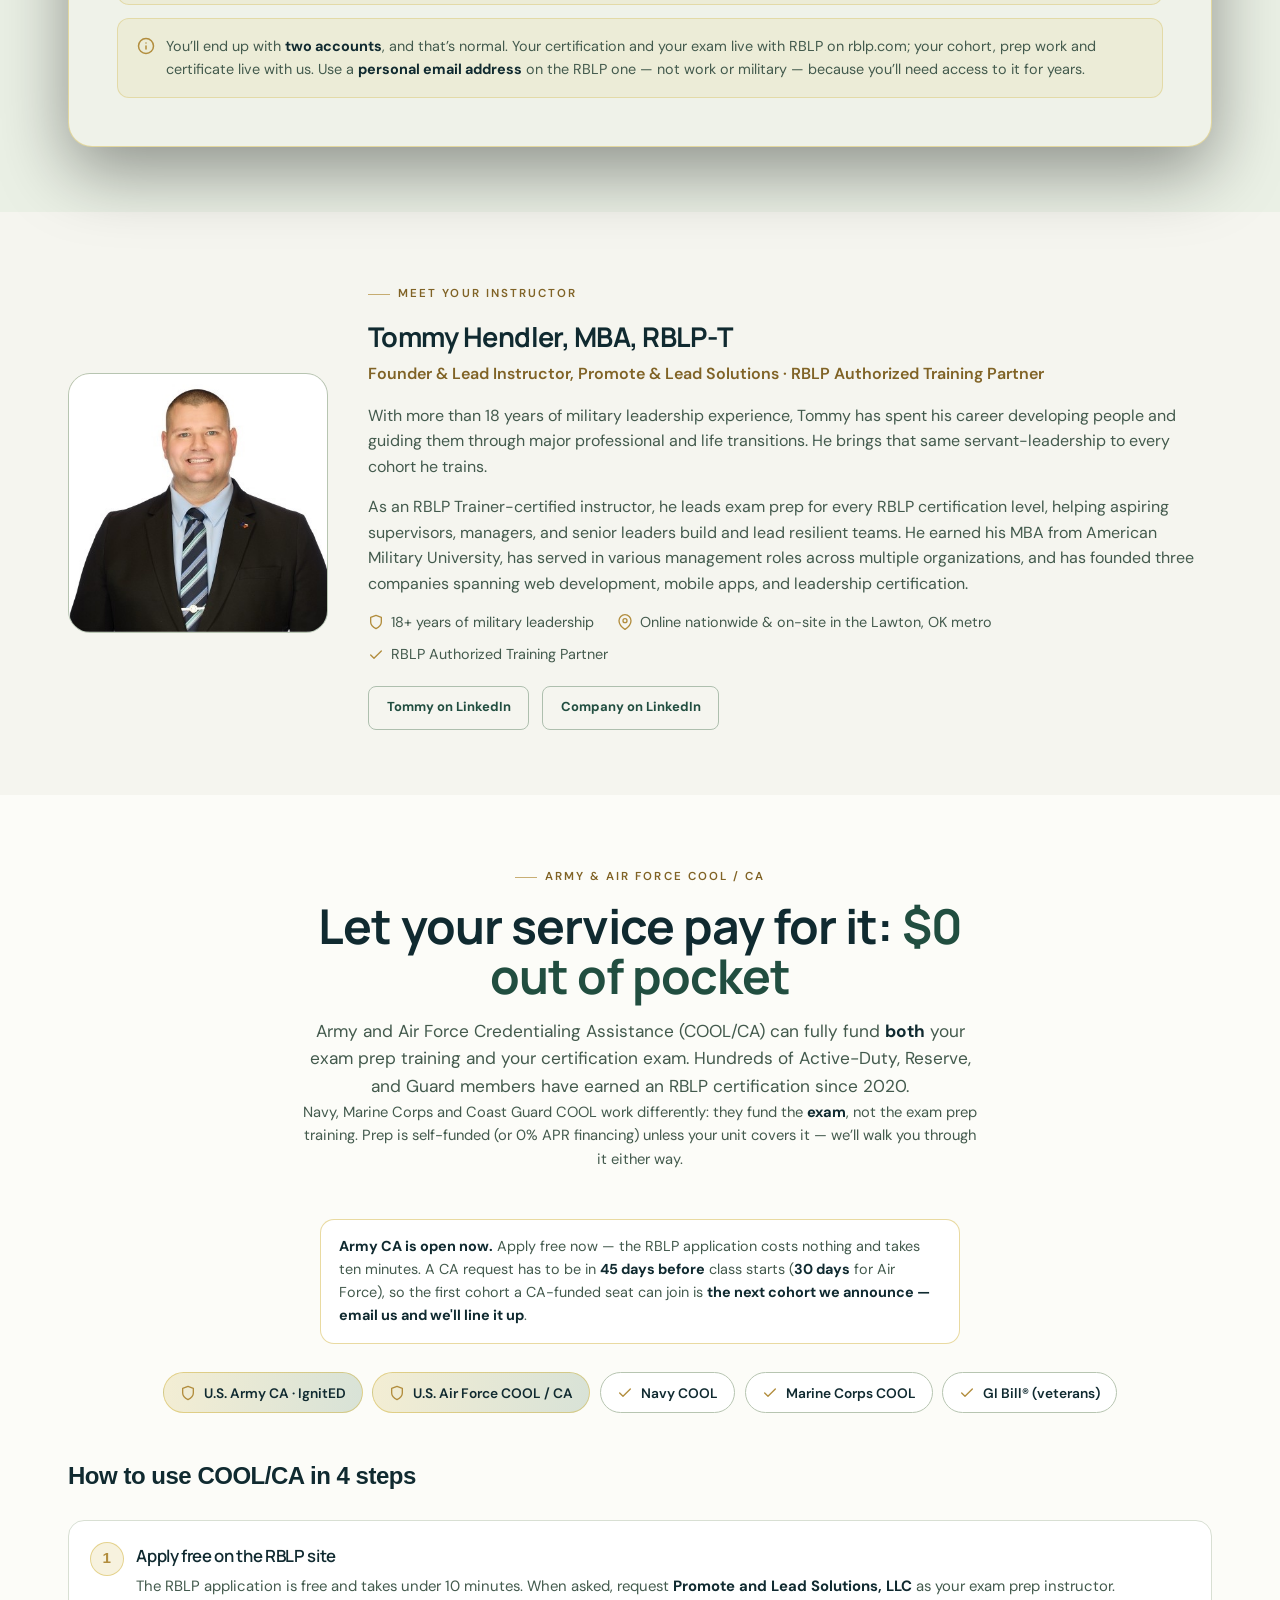
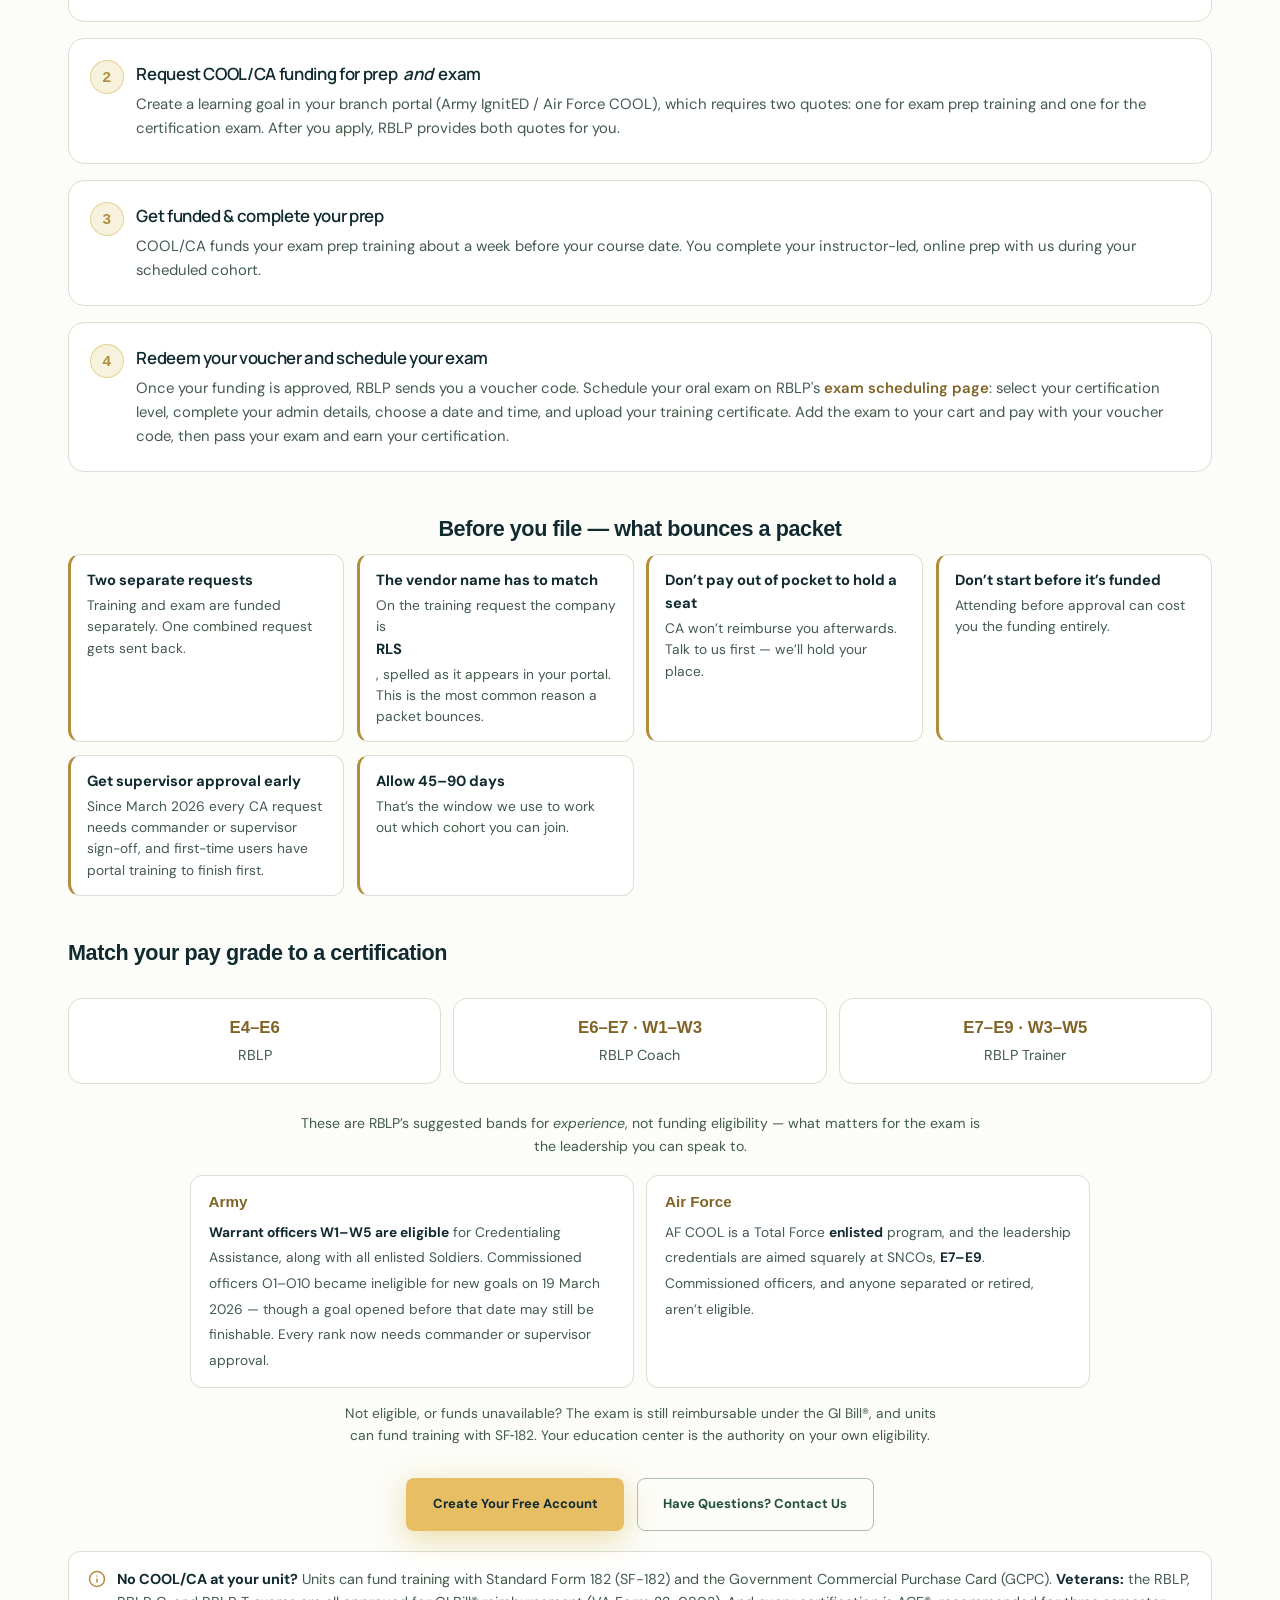
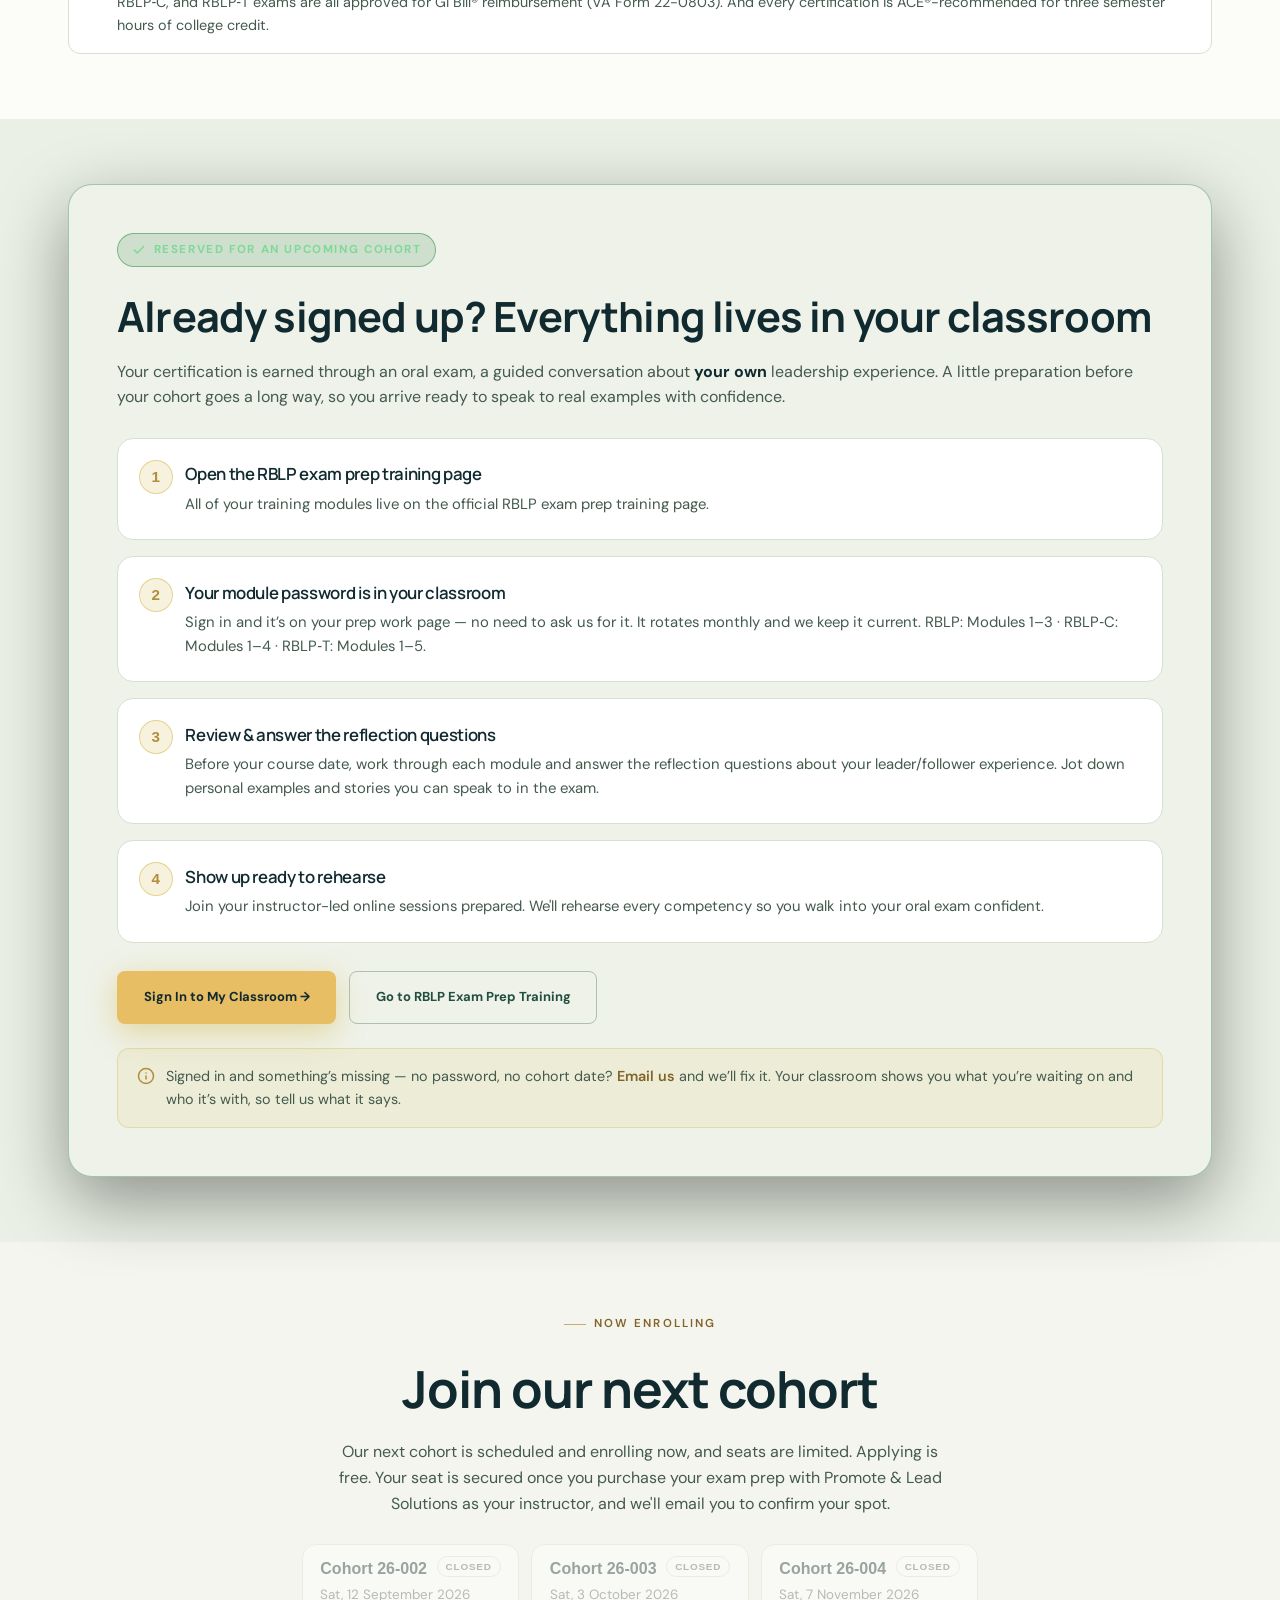
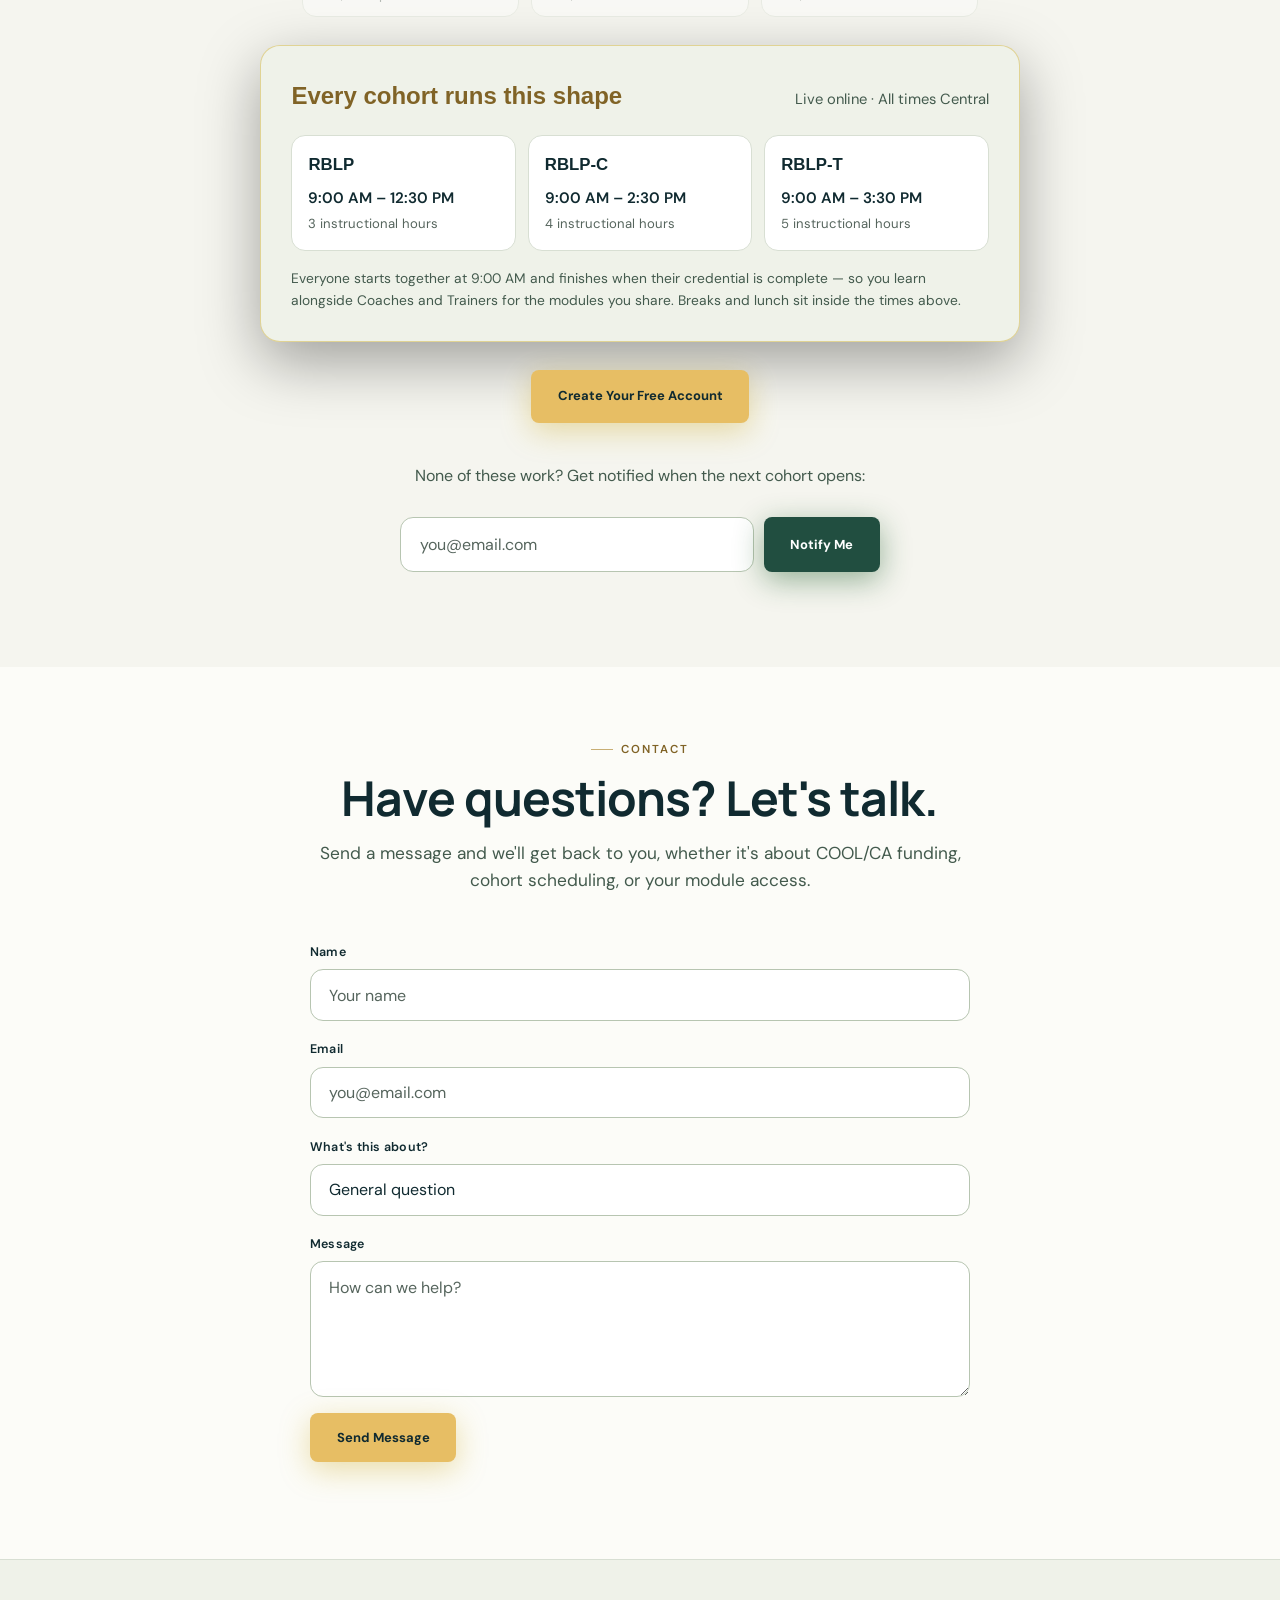
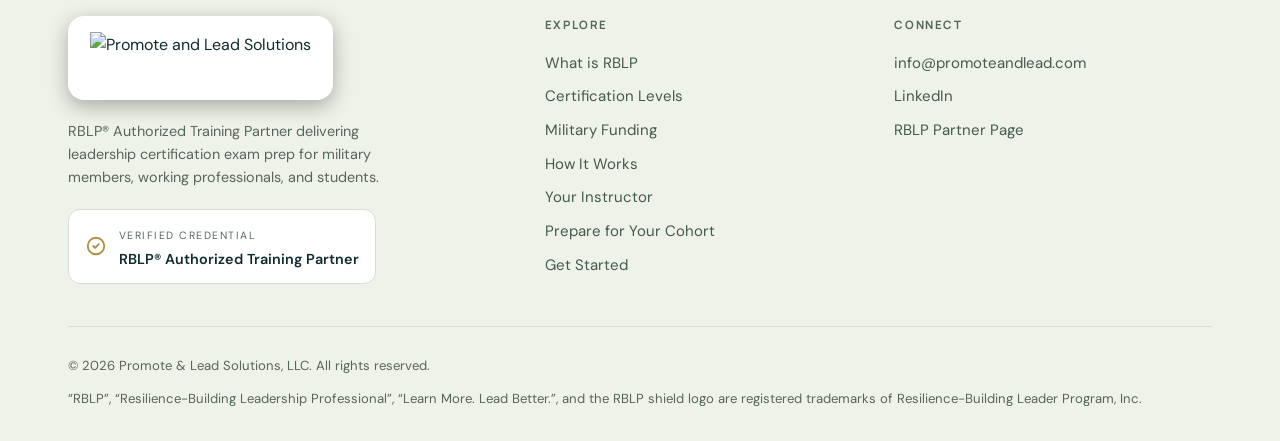
==== commit b2387349: "Clear fixed header above homepage partner label" ====
--- a/index.html
+++ b/index.html
@@ -400,7 +400,7 @@
     html { scroll-behavior: auto; }
   }
 </style>
-<link rel="stylesheet" href="/assets/site-design.css?v=20260914">
+<link rel="stylesheet" href="/assets/site-design.css?v=20260914-hero-spacing">
 </head>
 <body>
   <div class="grain" aria-hidden="true"></div>
--- a/assets/site-design.css
+++ b/assets/site-design.css
@@ -3,7 +3,11 @@
 body{font-family:'DM Sans',sans-serif;background:#f5f5ef}h1,h2,h3,h4,.brand{font-family:'Manrope',sans-serif}.container{max-width:1240px}section{padding-block:65px}.tint{background:#f0f3eb}.grad{background:none;-webkit-text-fill-color:var(--green);color:var(--green)}
 header.site{background:#fcfcf8;backdrop-filter:none}.nav-links{gap:18px}.brand.refreshed-brand{display:flex;align-items:center;gap:12px;font-weight:800;font-size:20px;color:#214e40;letter-spacing:-.7px}.refreshed-brand img{width:52px;height:52px;object-fit:contain}.refreshed-brand small{display:block;font-size:9px;letter-spacing:3px;margin-top:4px;color:var(--text-faint)}
 .btn{border-radius:8px;min-height:44px;font-size:13px;font-weight:700}.btn-primary{background:#214e40;color:white}.btn-gold{background:#e7be64;color:#102a30}.btn-ghost{background:transparent;color:#214e40;border-color:#aebfae}.btn:hover{transform:translateY(-1px)}
-.approved-hero{padding:55px 0 0;background:#f5f5ef;text-align:left;min-height:0;overflow:visible}.hero-layout{display:grid;grid-template-columns:1fr 1.15fr;gap:22px;align-items:center}.approved-hero h1{font-size:clamp(44px,4.7vw,64px);font-weight:700;letter-spacing:-3px;line-height:1.1;margin:18px 0 24px}.approved-hero h1 em{font-style:normal;color:#214e40}.approved-hero .lead{font-size:16px;line-height:1.8;max-width:465px;margin:0}.approved-hero .hero-cta{justify-content:flex-start;gap:12px;margin:28px 0 14px}.hero-audience{font-size:12px;color:var(--text-faint)}.approved-hero .enroll-note{font-size:12px;margin:14px 0 0;color:#435a4d}.approved-hero .eyebrow{color:#214e40;background:transparent;border:0;font-size:10px;letter-spacing:2px;padding:0}.mountain-stage{margin:0;min-width:0;background:radial-gradient(ellipse,#dae4ce55,transparent 70%)}.mountain-stage img{display:block;width:100%;height:auto}.approved-hero .trust-strip{display:flex;justify-content:space-between;flex-wrap:wrap;gap:16px;margin:60px auto 0;border-block:1px solid var(--border);padding-block:22px;font-size:12px;color:var(--text-faint)}
+.approved-hero{padding:calc(72px + 55px) 0 0;background:#f5f5ef;text-align:left;min-height:0;overflow:visible}.hero-layout{display:grid;grid-template-columns:1fr 1.15fr;gap:22px;align-items:center}.approved-hero h1{font-size:clamp(44px,4.7vw,64px);font-weight:700;letter-spacing:-3px;line-height:1.1;margin:18px 0 24px}.approved-hero h1 em{font-style:normal;color:#214e40}.approved-hero .lead{font-size:16px;line-height:1.8;max-width:465px;margin:0}.approved-hero .hero-cta{justify-content:flex-start;gap:12px;margin:28px 0 14px}.hero-audience{font-size:12px;color:var(--text-faint)}.approved-hero .enroll-note{font-size:12px;margin:14px 0 0;color:#435a4d}.approved-hero .eyebrow{color:#214e40;background:transparent;border:0;font-size:10px;letter-spacing:2px;padding:0}.mountain-stage{margin:0;min-width:0;background:radial-gradient(ellipse,#dae4ce55,transparent 70%)}.mountain-stage img{display:block;width:100%;height:auto}.approved-hero .trust-strip{display:flex;justify-content:space-between;flex-wrap:wrap;gap:16px;margin:60px auto 0;border-block:1px solid var(--border);padding-block:22px;font-size:12px;color:var(--text-faint)}
 .card{background:white;border-radius:12px;box-shadow:0 3px 14px #214e4005}.ico{background:#eaf0e5;color:#214e40}.card p{color:var(--text-soft)}input,textarea,select{color-scheme:light;background:#fff;color:#102a30;border-color:#aebfae}.contact-form input,.contact-form textarea,.contact-form select{background:#fff;color:#102a30}.mobile-menu{background:#fcfcf8}.apply-band,.prep-band{background:#eaf0e5;color:#102a30}footer{background:#eaf0e5;color:#102a30}.reveal{opacity:1;transform:none}:focus-visible{outline:3px solid #9b7b35;outline-offset:4px}
 @media(max-width:1000px){.brand.refreshed-brand{font-size:17px}.nav-links{gap:10px}.approved-hero h1{font-size:46px}.hero-layout{gap:8px}}
-@media(max-width:700px){section{padding-block:42px}.hero-layout{grid-template-columns:1fr;gap:25px}.approved-hero{padding-top:32px}.approved-hero h1{font-size:clamp(36px,9.5vw,46px);letter-spacing:-1.8px}.approved-hero .trust-strip{display:grid;grid-template-columns:1fr 1fr;margin-top:30px;font-size:11px}.approved-hero .hero-cta{flex-wrap:wrap}.refreshed-brand img{width:42px;height:42px}.brand.refreshed-brand{font-size:16px}}
+@media(max-width:700px){section{padding-block:42px}.hero-layout{grid-template-columns:1fr;gap:25px}.approved-hero{padding-top:calc(72px + 32px)}.approved-hero h1{font-size:clamp(36px,9.5vw,46px);letter-spacing:-1.8px}.approved-hero .trust-strip{display:grid;grid-template-columns:1fr 1fr;margin-top:30px;font-size:11px}.approved-hero .hero-cta{flex-wrap:wrap}.refreshed-brand img{width:42px;height:42px}.brand.refreshed-brand{font-size:16px}}
+
+/* Keep the approved light header in its scrolling and expanded-menu states. */
+header.site.scrolled,header.site.menu-open{background:#fcfcf8;backdrop-filter:none;border-bottom-color:var(--border);box-shadow:0 4px 18px rgba(33,78,64,.08)}
+header.site .mobile-menu{background:#fcfcf8;backdrop-filter:none}
